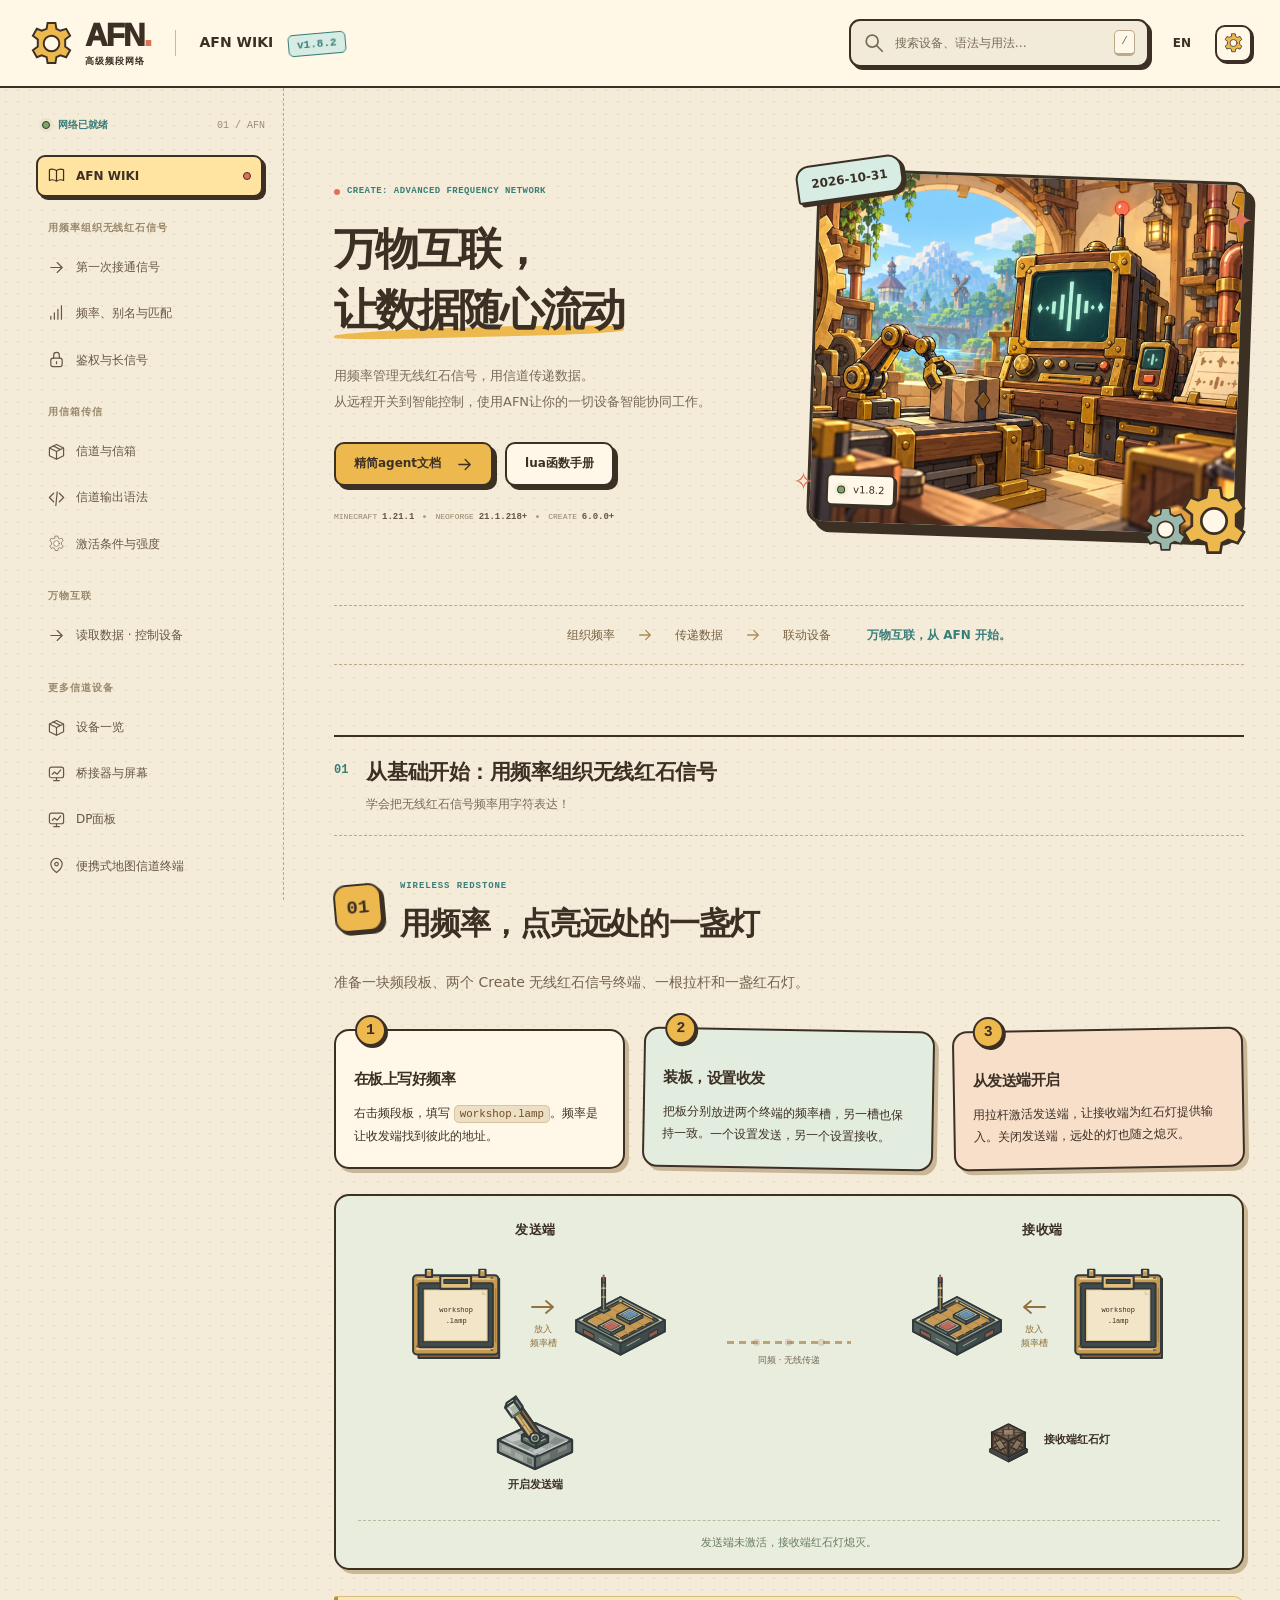
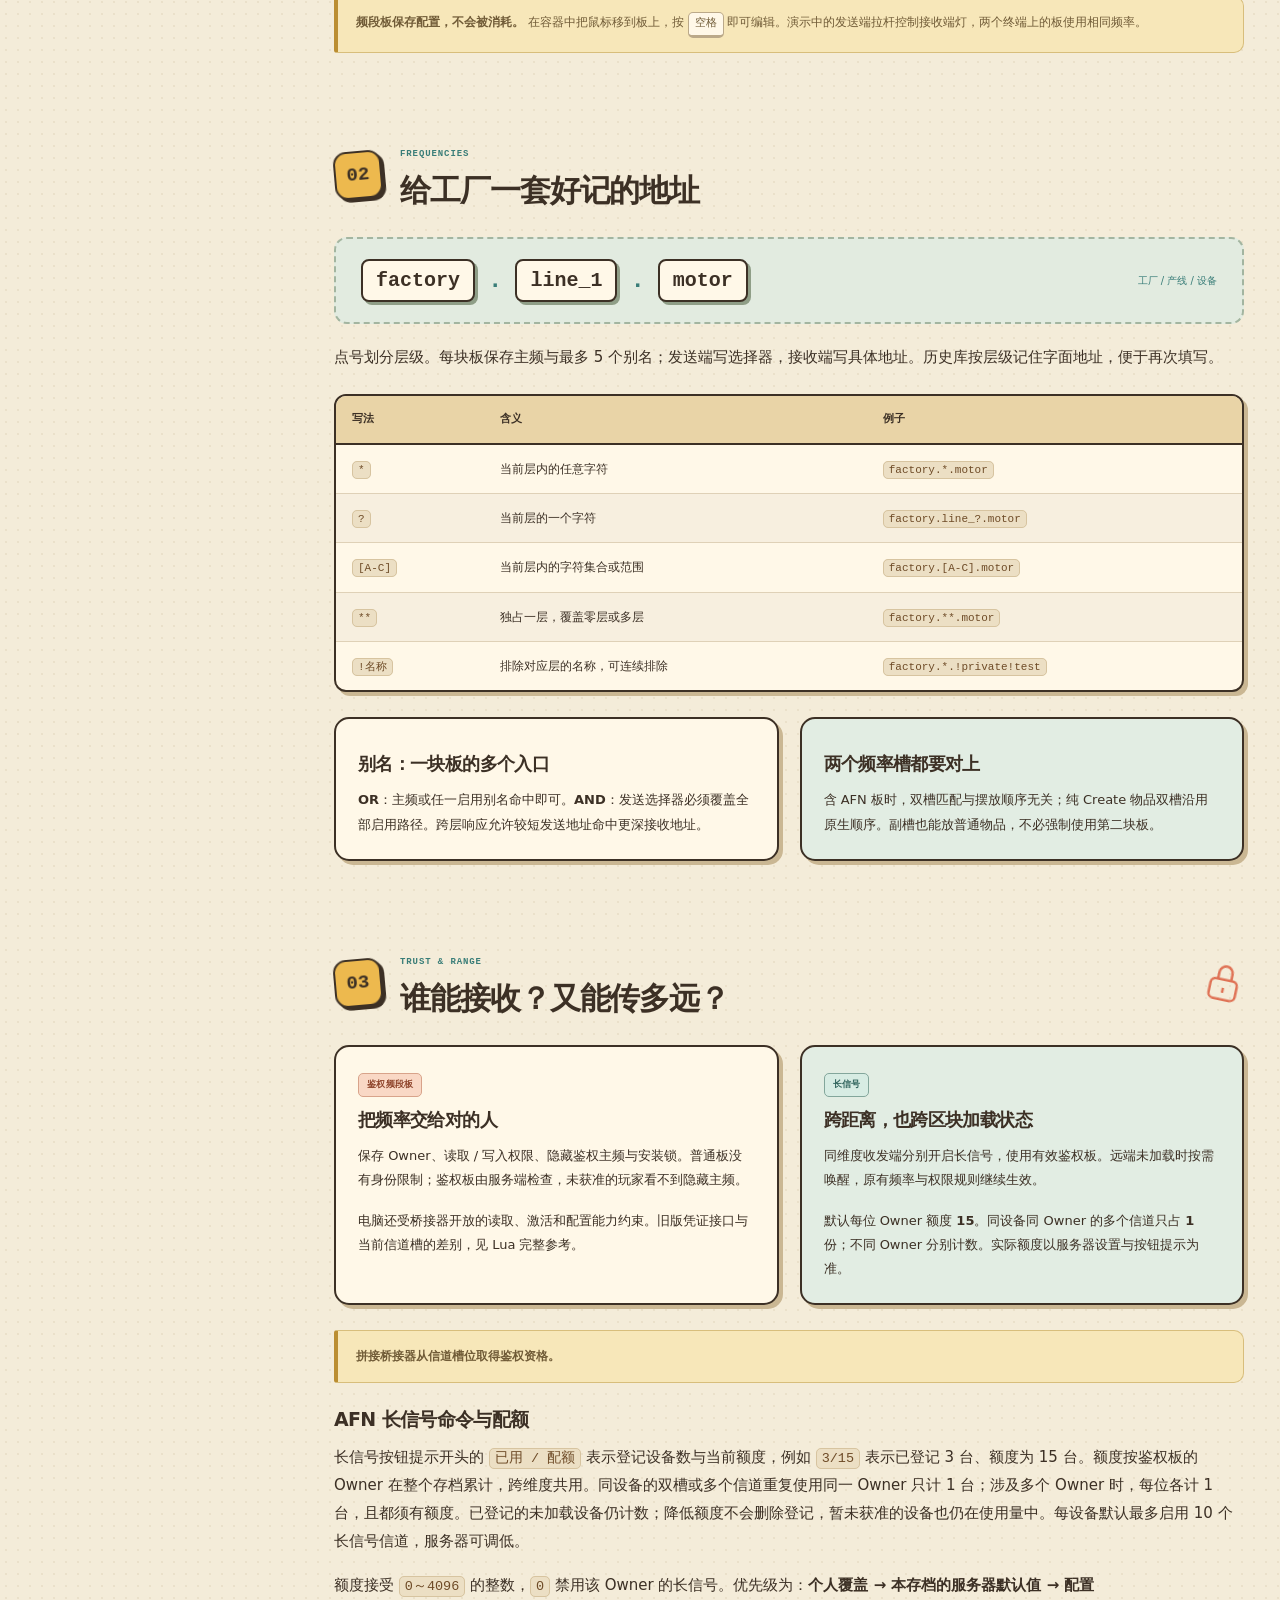
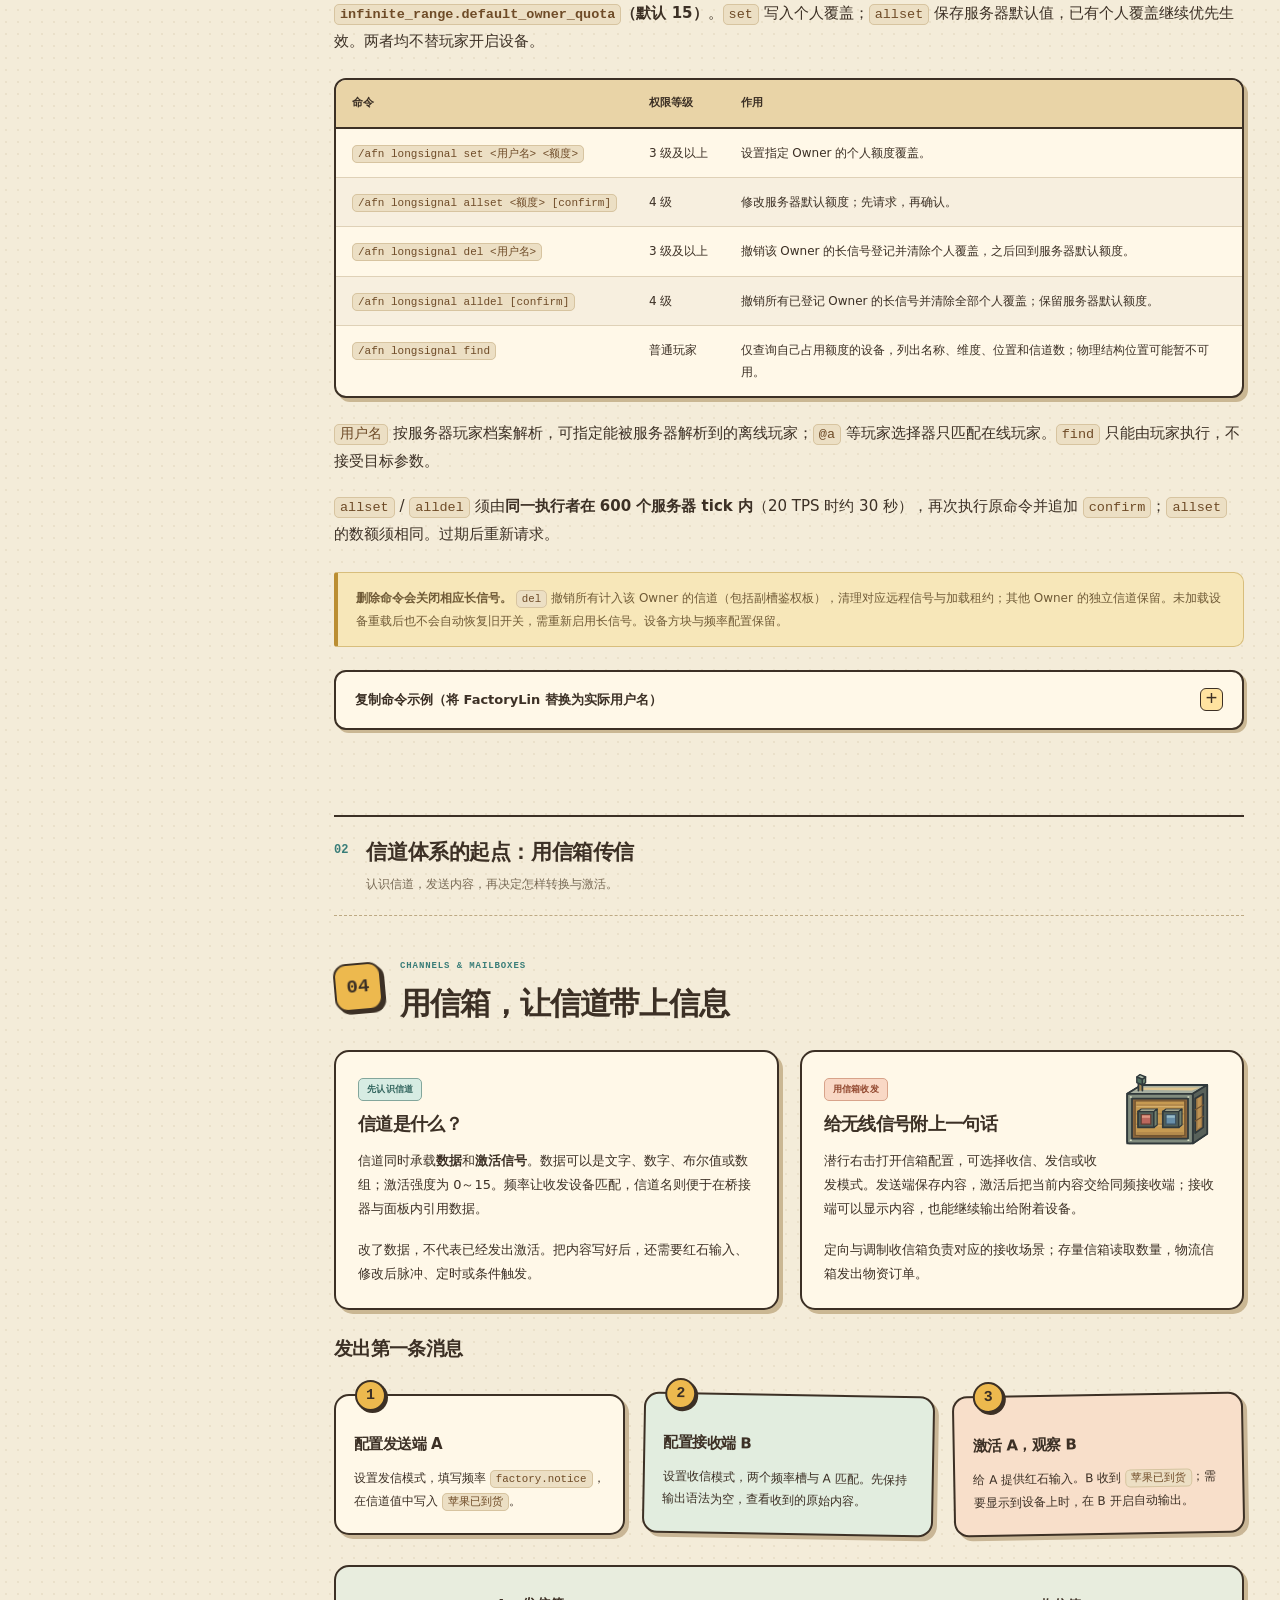
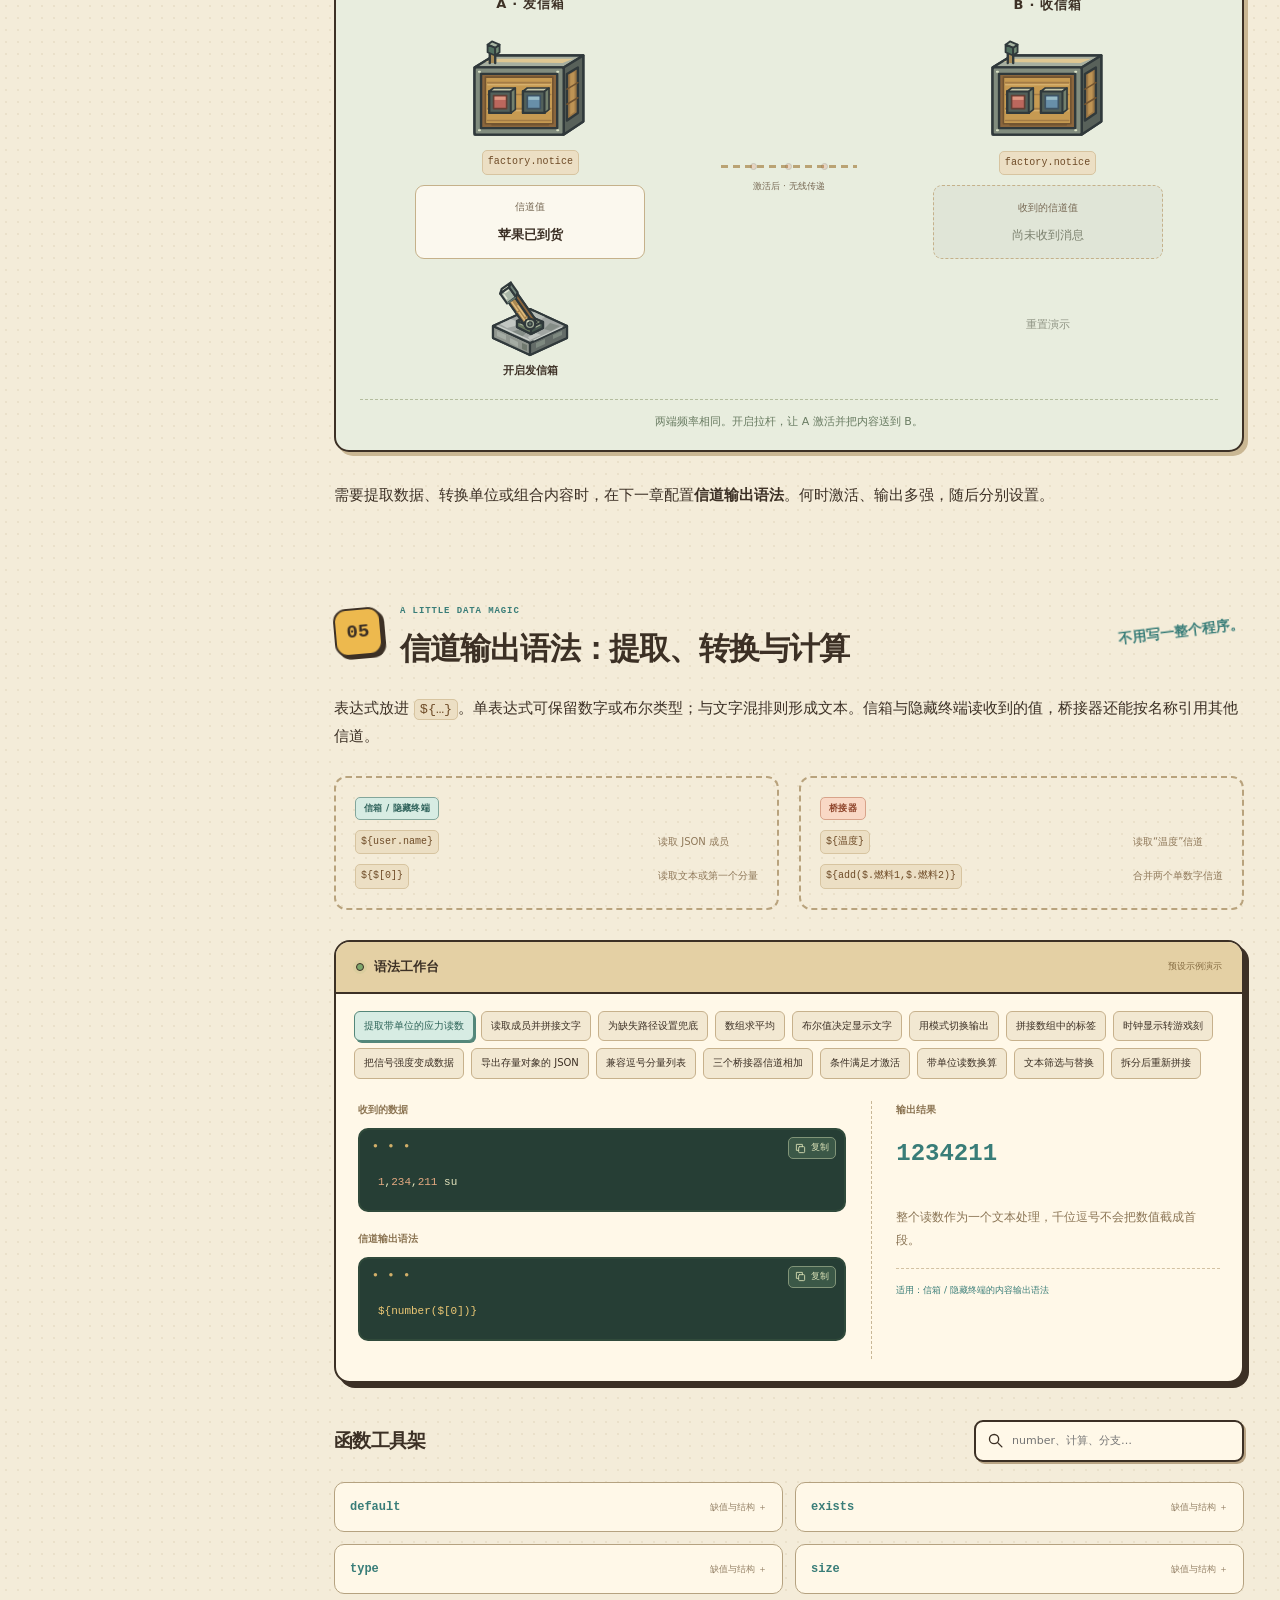
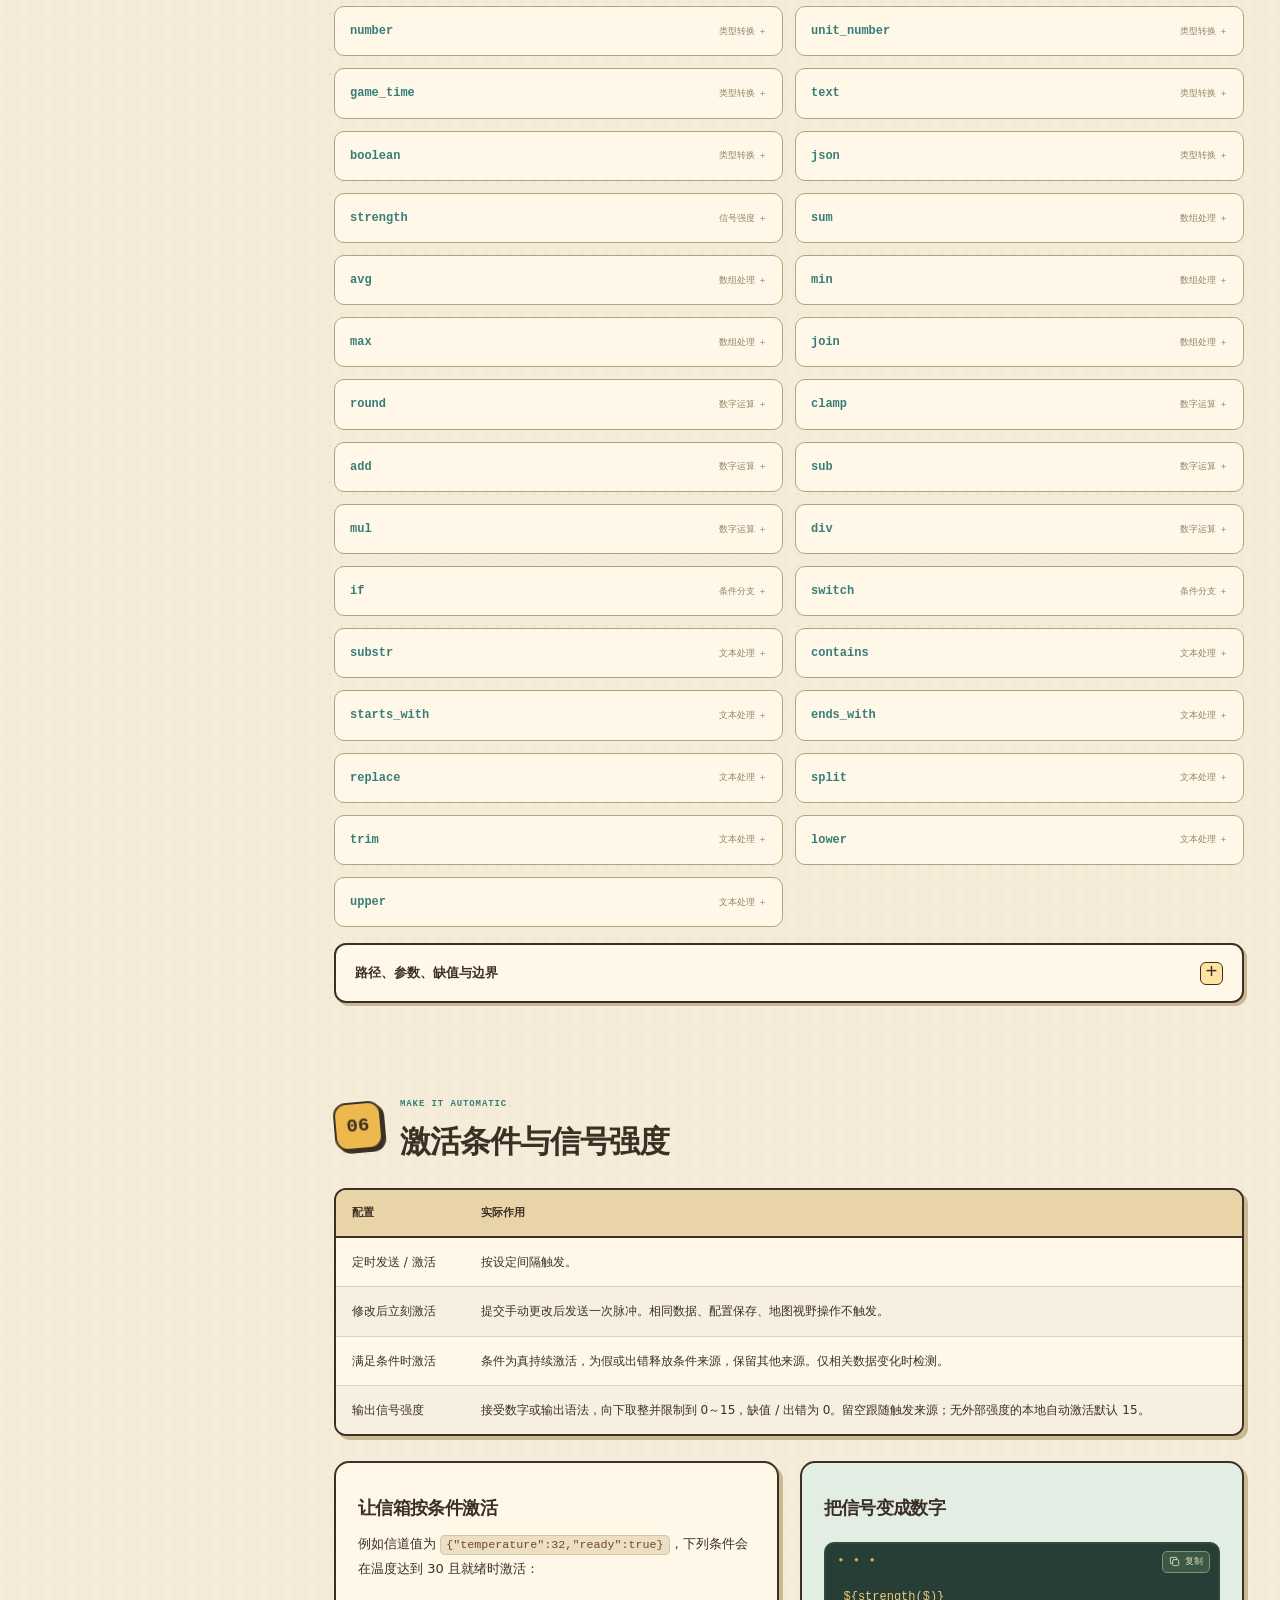
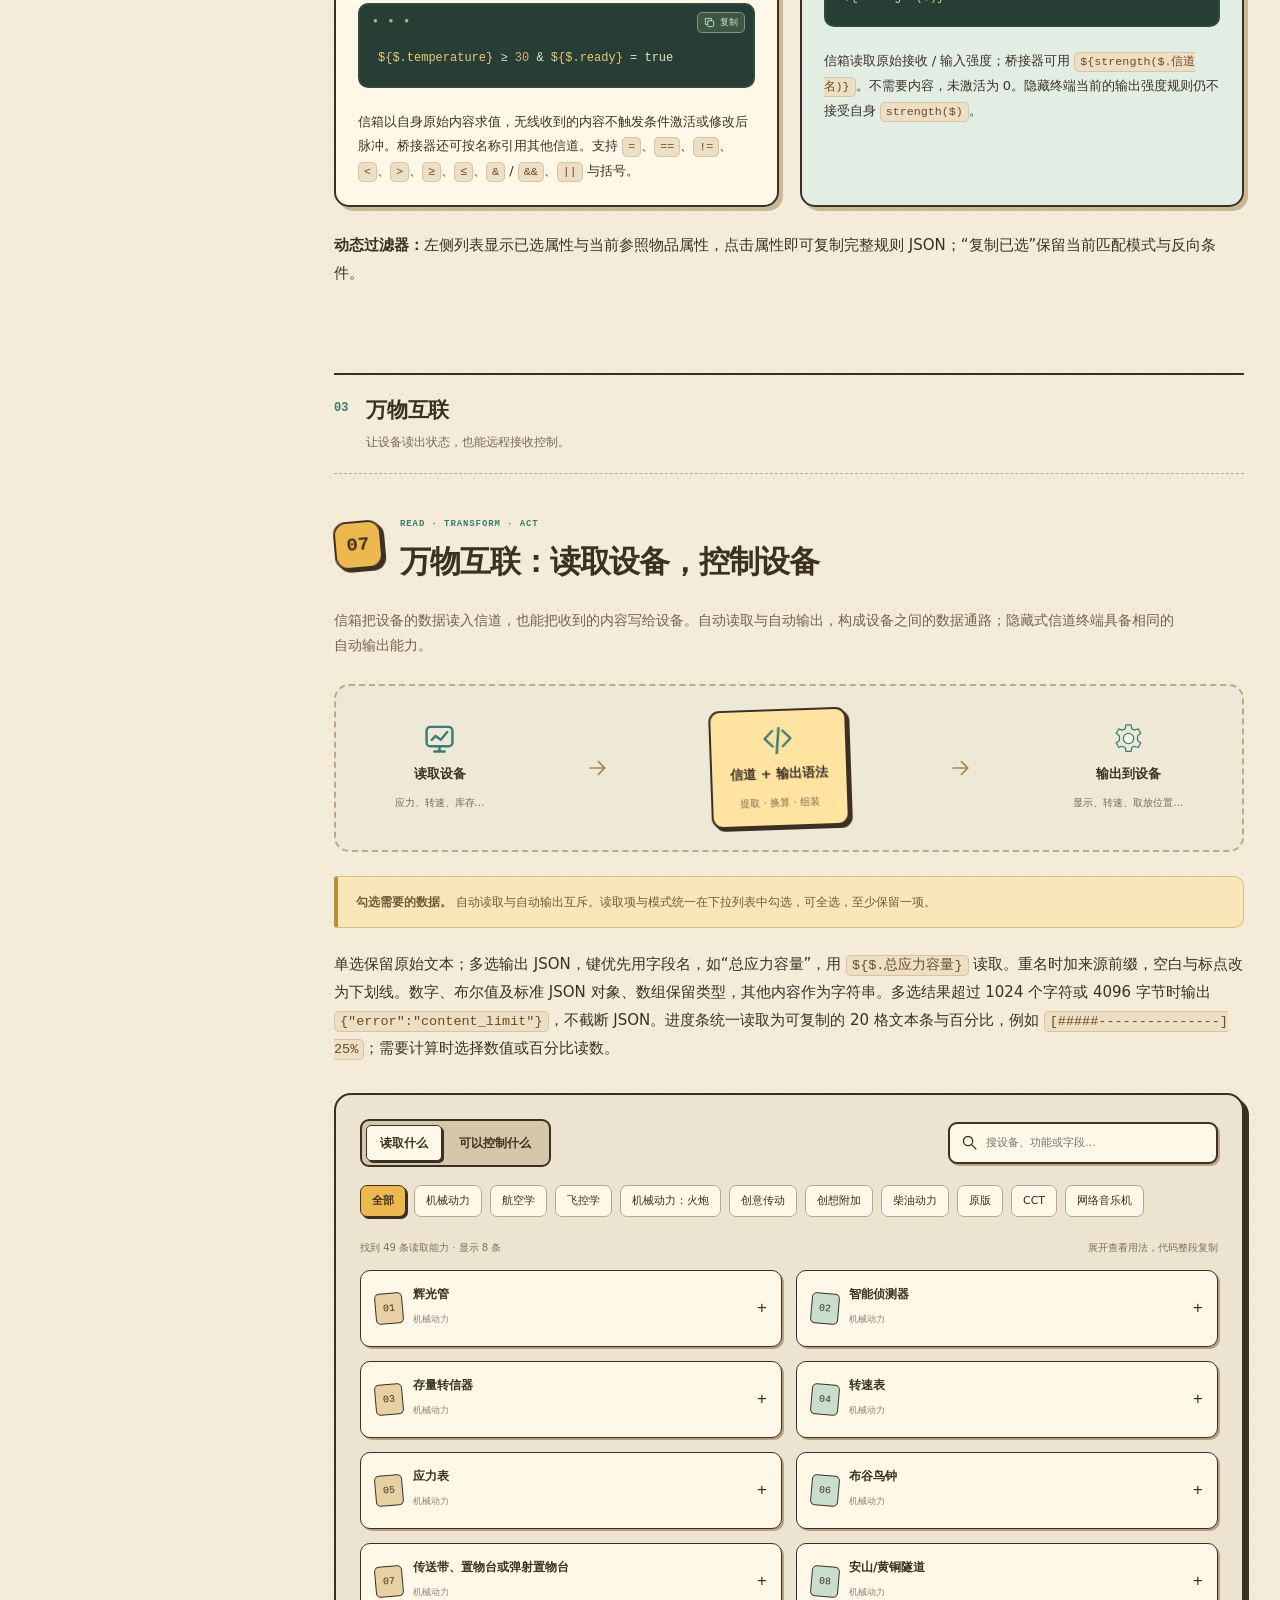
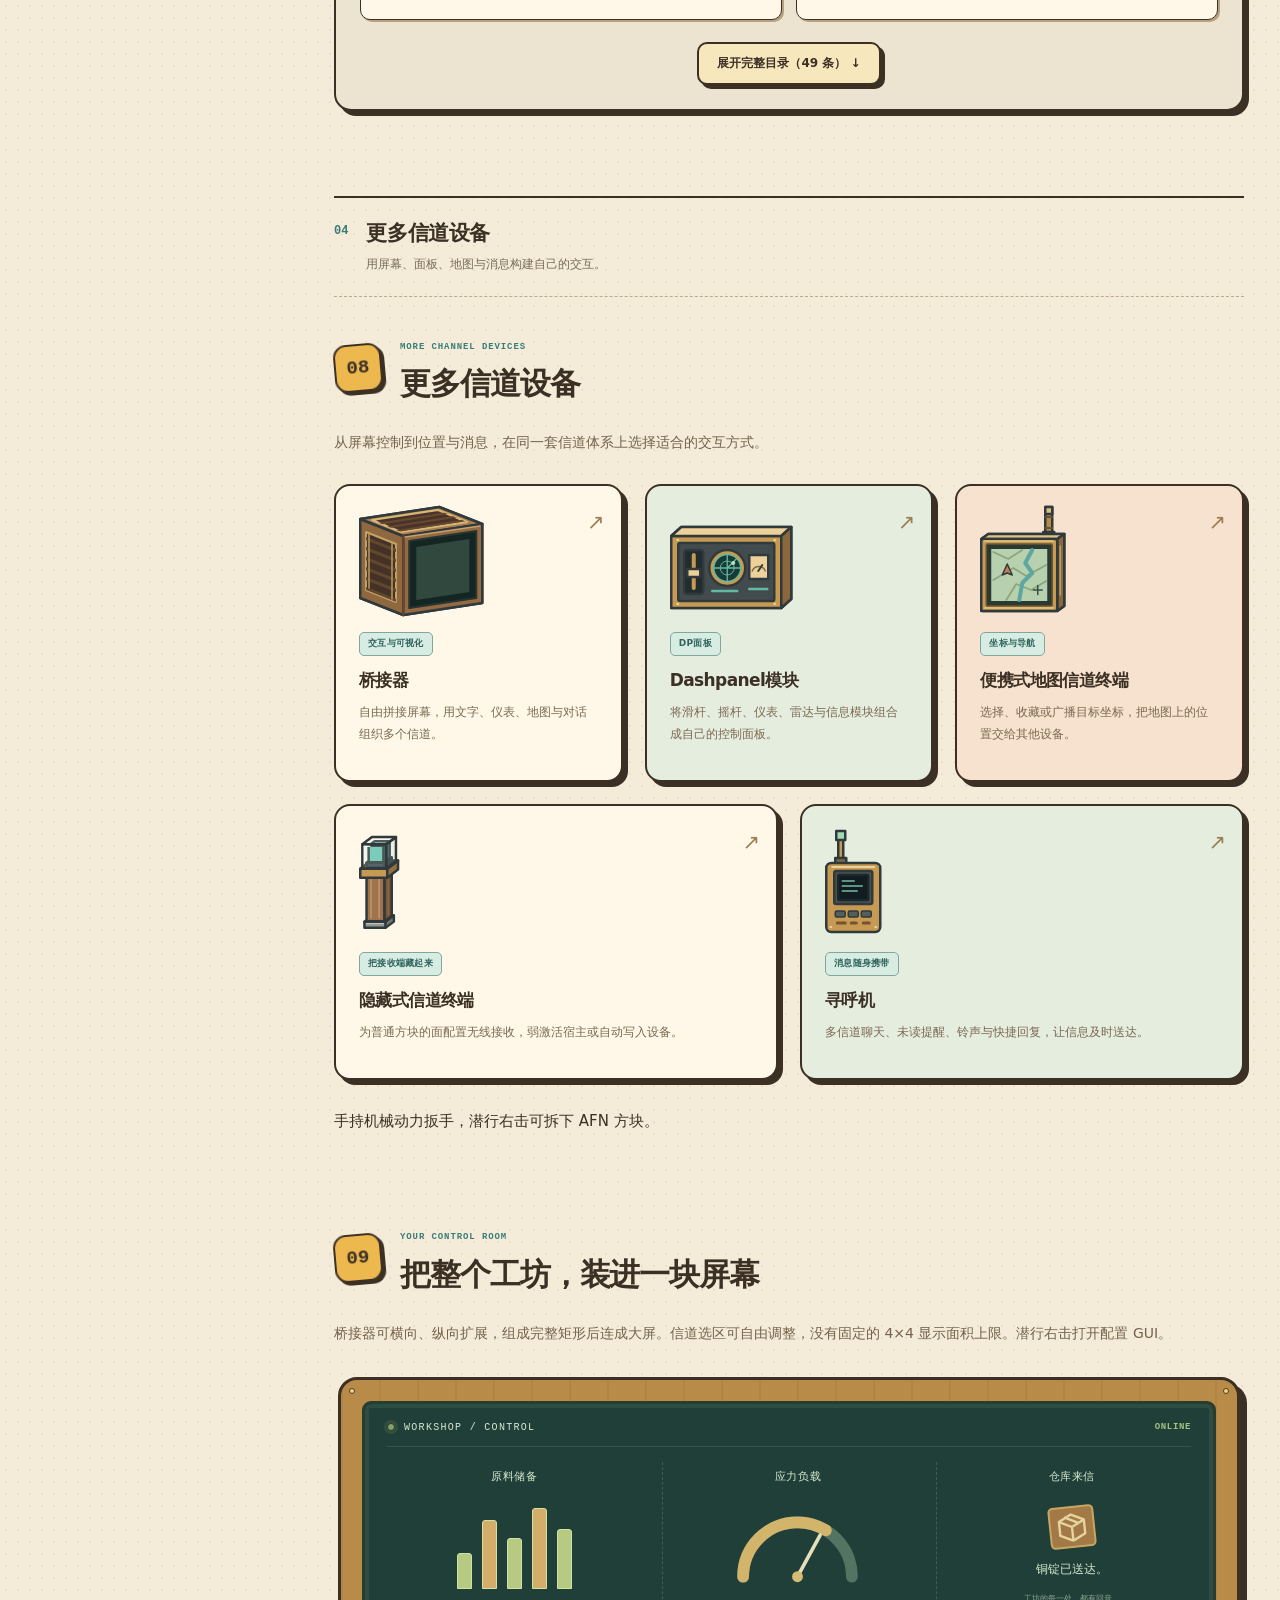
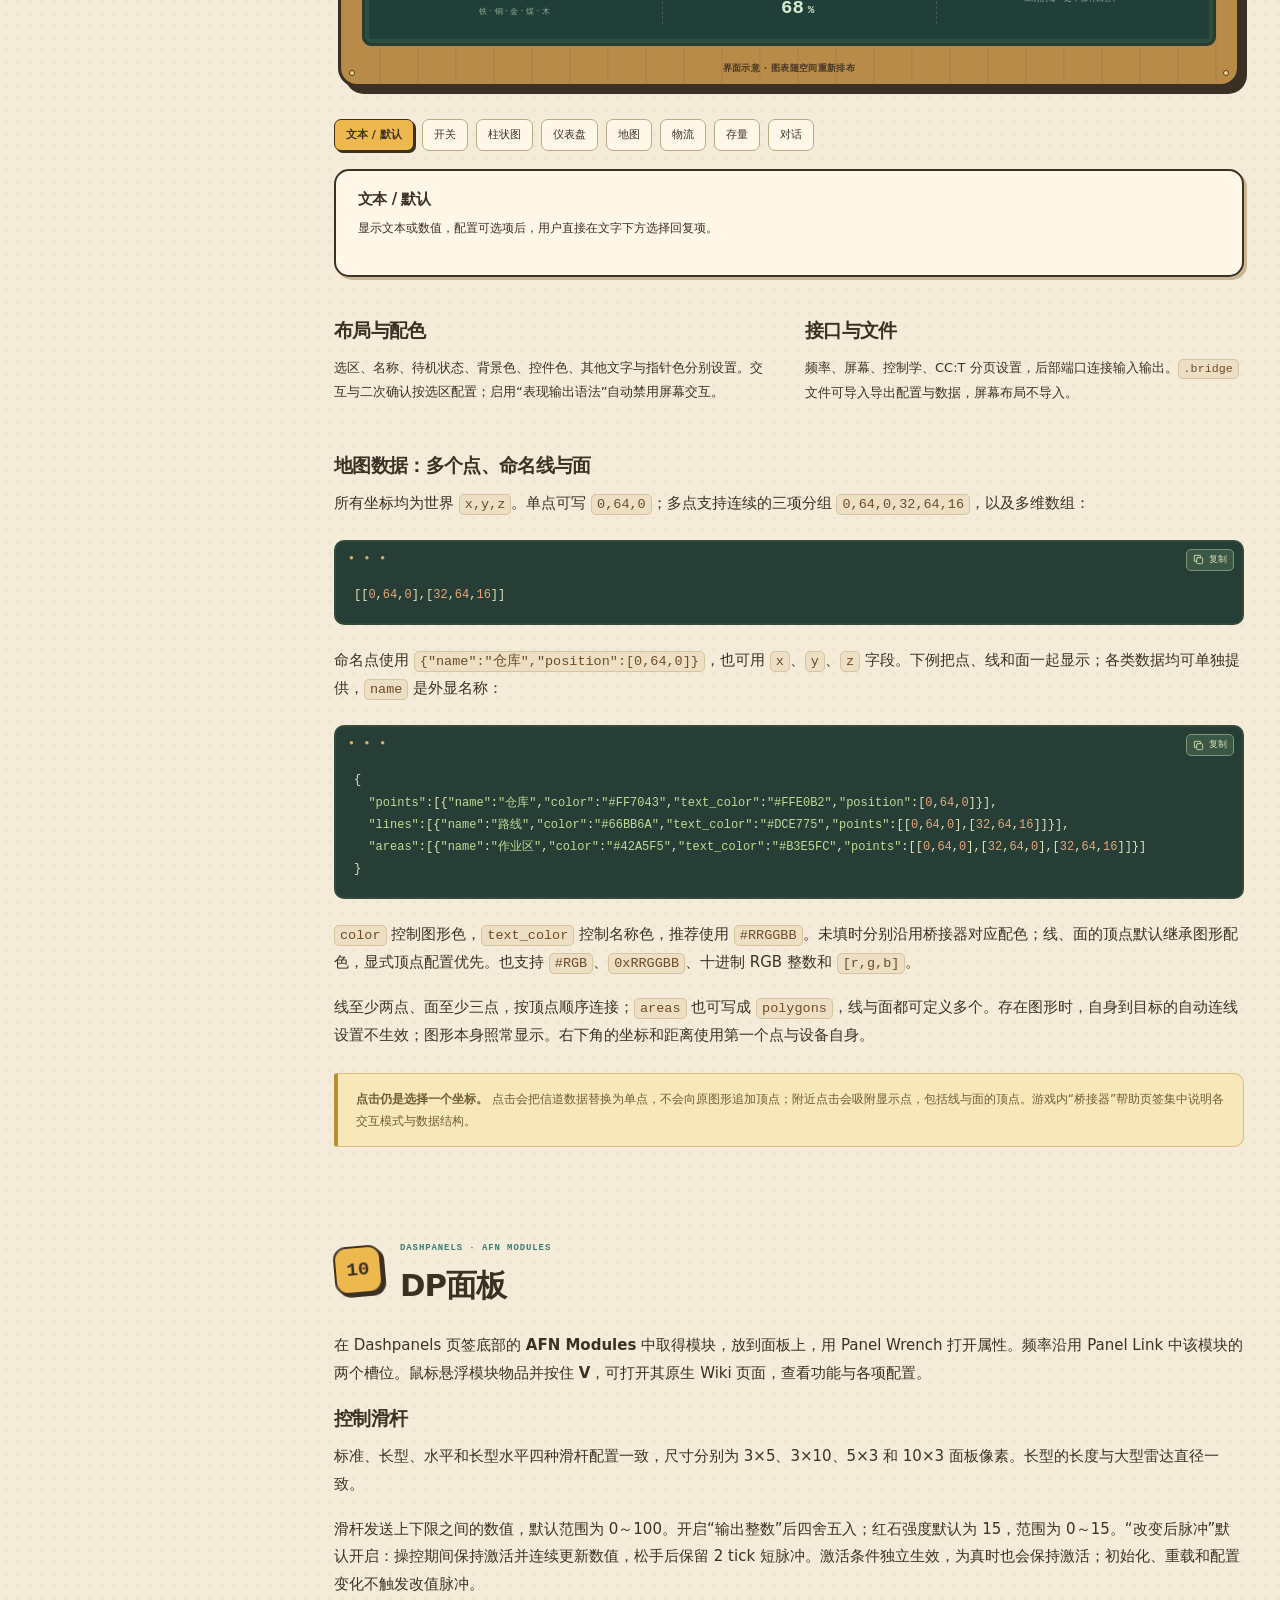
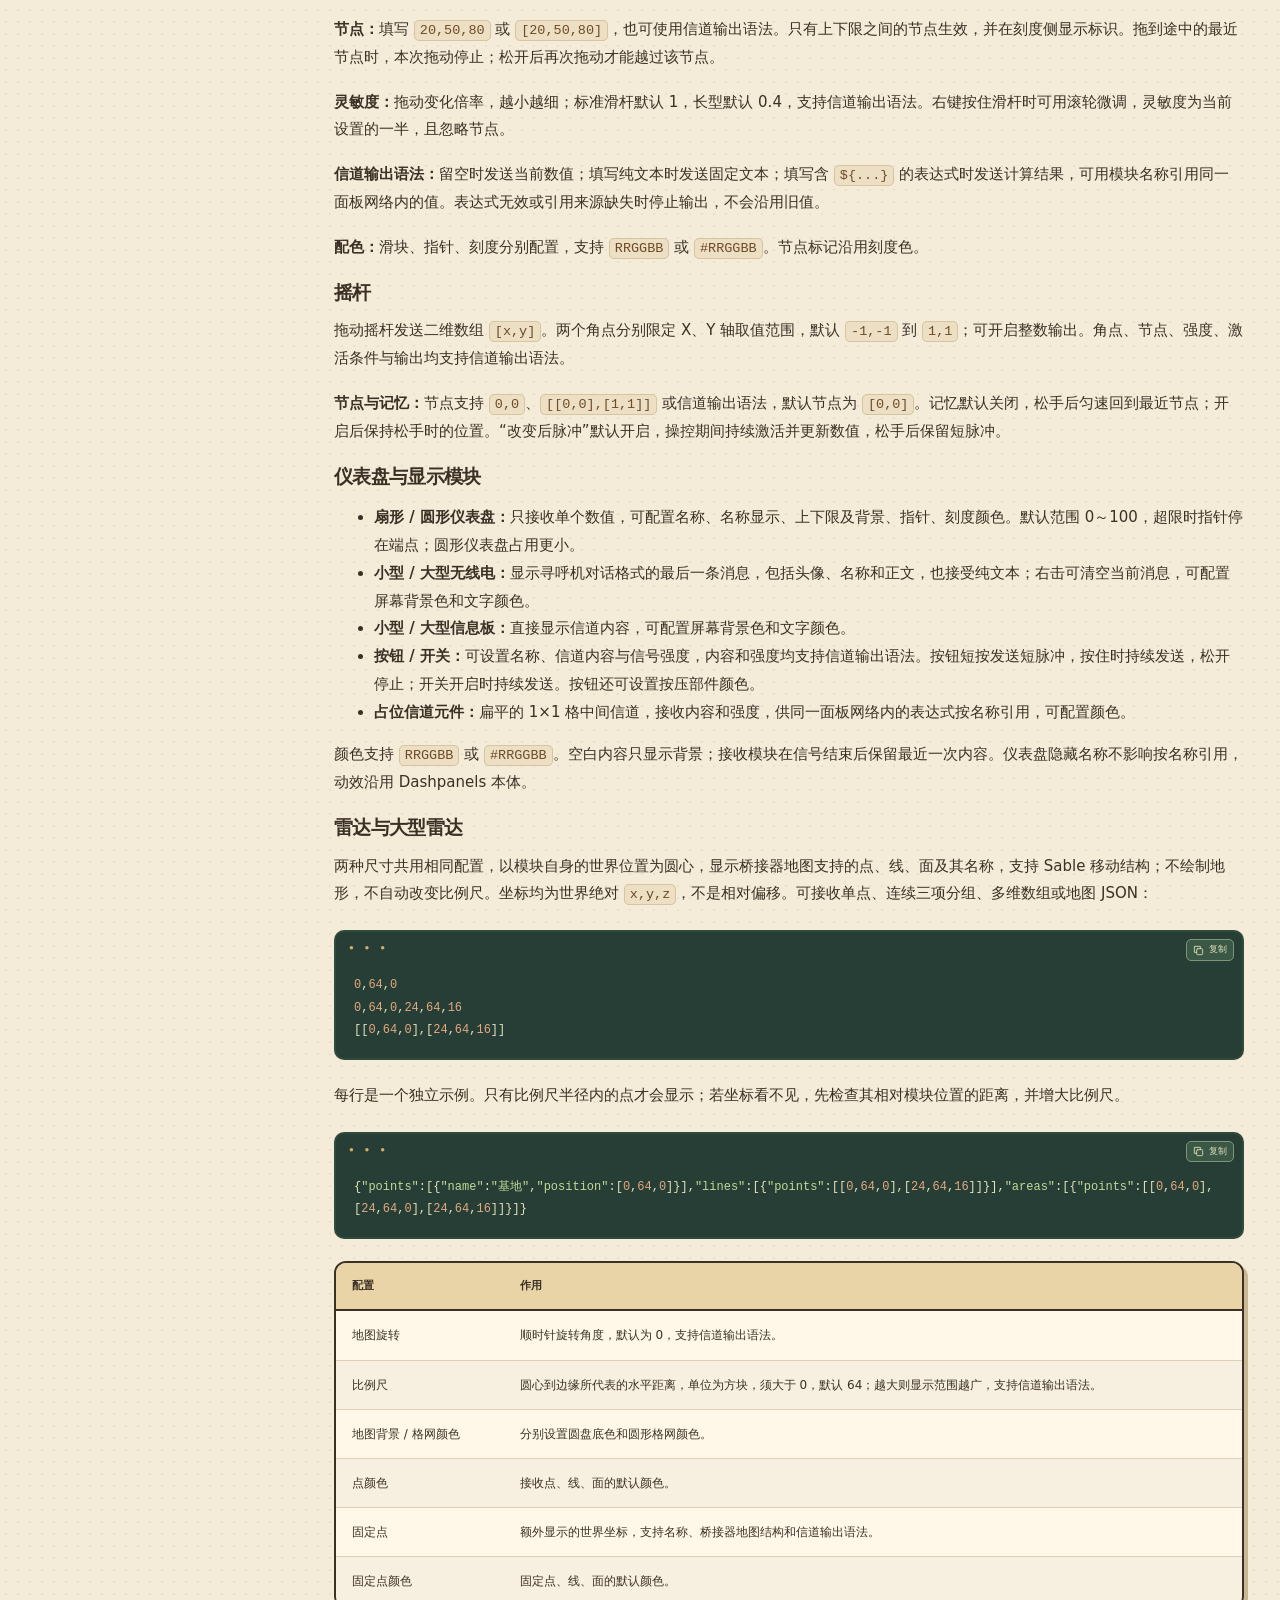
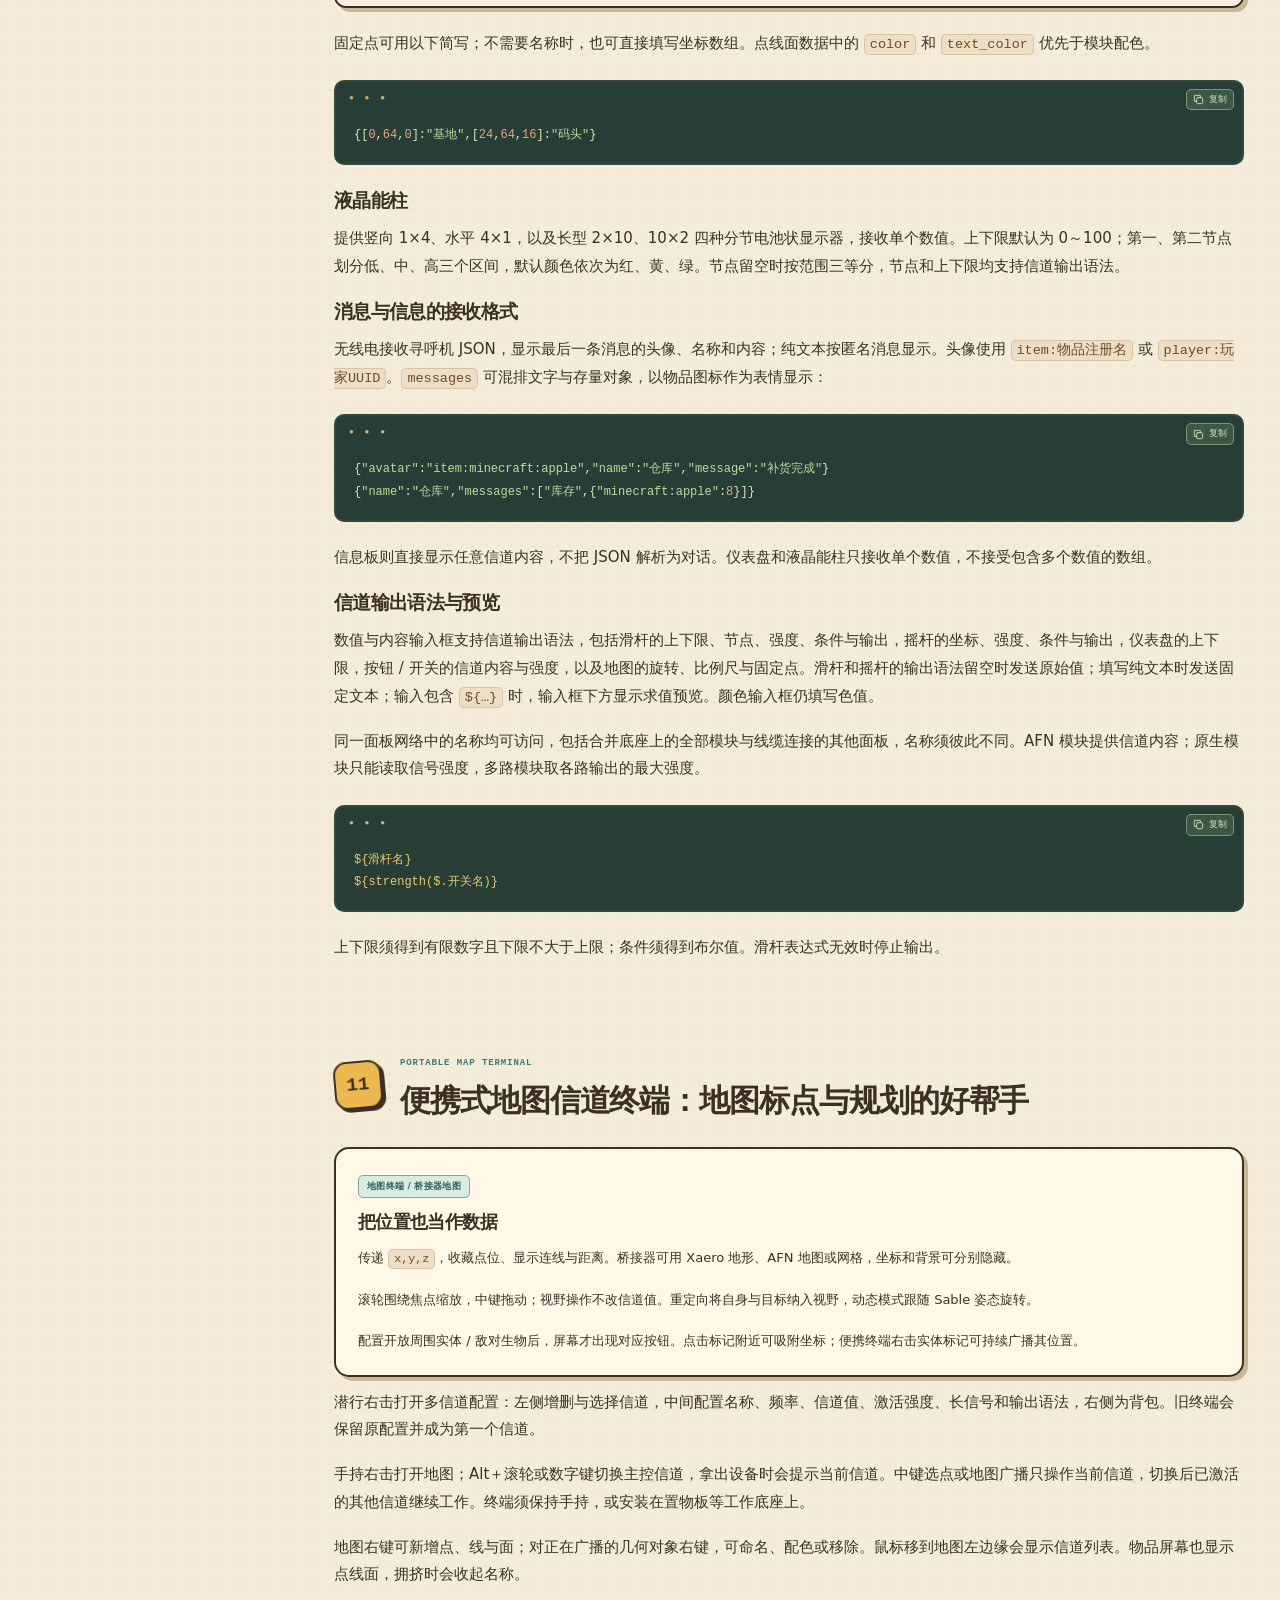
==== index.html @ def8b172 "Update bilingual wiki for AFN 1.8.2" ====
<!doctype html>
<html lang="zh-CN">
<head>
<meta charset="utf-8"><meta name="viewport" content="width=device-width,initial-scale=1"><meta name="theme-color" content="#f3e8cb">
<meta name="description" content="AFN WIKI 1.8.2：万物互联，让数据随心流动。频率与鉴权、桥接器、信箱输入输出、机械配置、信道输出语法、地图、寻呼机及 CC:Tweaked。">
<title>AFN WIKI · 万物互联，让数据随心流动</title>
<link rel="icon" href="assets/favicon.svg" type="image/svg+xml"><link rel="stylesheet" href="assets/wiki.css?v=3">
<script src="assets/device-catalog.js?v=1.8.2" defer></script><script src="assets/syntax-catalog.js" defer></script><script src="assets/wiki.js?v=3" defer></script>
<script data-goatcounter="https://2335987512.goatcounter.com/count" async src="https://gc.zgo.at/count.js"></script>
</head>
<body>
<svg class="svg-library" xmlns="http://www.w3.org/2000/svg" aria-hidden="true"><defs>
<symbol id="i-gear" viewBox="0 0 48 48"><path d="m20 3 8 0 1 6 4 2 6-2 4 7-5 4v7l5 4-4 7-6-2-4 2-1 6h-8l-1-6-5-2-5 2-4-7 5-4v-7l-5-4 4-7 5 2 5-2Z"/><circle cx="24" cy="24" r="8" fill="var(--paper,#fff4d8)"/></symbol>
<symbol id="i-search" viewBox="0 0 24 24"><circle cx="10" cy="10" r="6.5"/><path d="m15 15 6 6"/></symbol>
<symbol id="i-arrow" viewBox="0 0 24 24"><path d="M4 12h15M13 5l7 7-7 7"/></symbol>
<symbol id="i-book" viewBox="0 0 24 24"><path d="M12 5C7 2 3 3 2 4v15c4-2 7-1 10 1 3-2 6-3 10-1V4c-4-2-7-1-10 1Zm0 0v15"/></symbol>
<symbol id="i-signal" viewBox="0 0 24 24"><path d="M4 16v4m5-9v9m5-14v14m5-19v19"/></symbol>
<symbol id="i-box" viewBox="0 0 24 24"><path d="m2 7 10-5 10 5v11l-10 5-10-5Zm0 0 10 5 10-5M12 12v11M7 4l10 5"/></symbol>
<symbol id="i-screen" viewBox="0 0 24 24"><rect x="2" y="3" width="20" height="15" rx="3"/><path d="M8 22h8m-4-4v4M6 13l3-3 4 3 5-6"/></symbol>
<symbol id="i-code" viewBox="0 0 24 24"><path d="m8 6-6 6 6 6m8-12 6 6-6 6m-3-14-2 20"/></symbol>
<symbol id="i-lock" viewBox="0 0 24 24"><rect x="4" y="10" width="16" height="12" rx="3"/><path d="M8 10V6a4 4 0 0 1 8 0v4m-4 5v3"/></symbol>
<symbol id="i-pin" viewBox="0 0 24 24"><path d="M20 10c0 6-8 12-8 12S4 16 4 10a8 8 0 1 1 16 0Z"/><circle cx="12" cy="10" r="2.5"/></symbol>
<symbol id="i-copy" viewBox="0 0 24 24"><rect x="8" y="8" width="13" height="13" rx="2"/><path d="M16 8V3H3v13h5"/></symbol>
<symbol id="i-close" viewBox="0 0 24 24"><path d="m5 5 14 14M5 19 19 5"/></symbol>
</defs></svg>
<a class="skip-link" href="#main">跳到正文</a>
<header class="topbar">
<a class="brand" href="#welcome" aria-label="AFN WIKI 首页"><span class="brand-gear"><svg viewBox="0 0 48 48" width="48" height="48" aria-hidden="true"><use href="#i-gear"/></svg></span><span class="brand-copy"><b>AFN<span class="brand-dot">.</span></b><small>高级频段网络</small></span></a>
<span class="top-title">AFN WIKI <span class="version">v1.8.2</span></span>
<button class="search-trigger" id="open-search"><svg class="icon"><use href="#i-search"/></svg><span>搜索设备、语法与用法…</span><kbd>/</kbd></button>
<a class="top-link" href="index.en.html" hreflang="en" lang="en">EN</a><button class="icon-button content-toggle" id="content-toggle" aria-expanded="false" aria-controls="main" title="展开全部内容" aria-label="展开全部内容"><svg class="icon"><use href="#i-gear"/></svg></button><button class="icon-button menu-toggle" id="menu-toggle" aria-expanded="false" aria-controls="sidebar" aria-label="打开目录"><svg class="icon"><use href="#i-book"/></svg></button>
<div class="reading-track"><span id="reading-progress"></span></div>
</header>
<div class="site-layout">
<aside class="sidebar" id="sidebar"><div class="sidebar-label"><span class="status-light"></span> 网络已就绪 <span>01 / AFN</span></div>
<nav aria-label="WIKI目录"><a href="#welcome"><svg class="icon"><use href="#i-book"/></svg>AFN WIKI</a>
<div class="nav-group">用频率组织无线红石信号</div>
<a href="#quickstart"><svg class="icon"><use href="#i-arrow"/></svg>第一次接通信号</a>
<a href="#frequency"><svg class="icon"><use href="#i-signal"/></svg>频率、别名与匹配</a>
<a href="#security"><svg class="icon"><use href="#i-lock"/></svg>鉴权与长信号</a>
<div class="nav-group">用信箱传信</div>
<a href="#mailboxes"><svg class="icon"><use href="#i-box"/></svg>信道与信箱</a>
<a href="#output-syntax"><svg class="icon"><use href="#i-code"/></svg>信道输出语法</a>
<a href="#automation"><svg class="icon"><use href="#i-gear"/></svg>激活条件与强度</a>
<div class="nav-group">万物互联</div>
<a href="#data-io"><svg class="icon"><use href="#i-arrow"/></svg>读取数据 · 控制设备</a>
<div class="nav-group">更多信道设备</div>
<a href="#devices"><svg class="icon"><use href="#i-box"/></svg>设备一览</a>
<a href="#bridge"><svg class="icon"><use href="#i-screen"/></svg>桥接器与屏幕</a>
<a href="#dashpanels"><svg class="icon"><use href="#i-screen"/></svg>DP面板</a>
<a href="#map-terminal"><svg class="icon"><use href="#i-pin"/></svg>便携式地图信道终端</a>
<a href="#hidden"><svg class="icon"><use href="#i-signal"/></svg>隐藏式信道终端</a>
<a href="#pager"><svg class="icon"><use href="#i-signal"/></svg>信道寻呼机</a>
<a href="#blueprints"><svg class="icon"><use href="#i-copy"/></svg>蓝图与票务</a>
<div class="nav-group">API与开发</div>
<a href="#computer"><svg class="icon"><use href="#i-code"/></svg>CC:T 与开发接口</a>
<a href="#faq"><svg class="icon"><use href="#i-book"/></svg>兼容与常见问题</a>
</nav><div class="sidebar-note"><span class="paperclip"></span><b>一个地址，许多可能。</b><p>让红石传信号，<br>让信道也传递信息。</p><svg class="note-gear"><use href="#i-gear"/></svg></div><div class="sidebar-links"><a href="README.zh-CN.md">中文概览 ↗</a><a href="FUNCTIONS.md">Lua 完整参考 ↗</a><a href="https://space.bilibili.com/396190439" target="_blank" rel="noopener noreferrer">B站 · 看看实际玩法 ↗</a></div></aside>
<main id="main">
<section class="hero chapter" id="welcome" aria-labelledby="hero-title"><div class="hero-copy"><span class="eyebrow"><span></span> CREATE: ADVANCED FREQUENCY NETWORK</span><h1 id="hero-title">万物互联，<br><span class="scribble">让数据随心流动</span></h1><p>用频率管理无线红石信号，用信道传递数据。<br>从远程开关到智能控制，使用AFN让你的一切设备智能协同工作。</p><div class="hero-actions"><a class="button primary" href="AGENT.md">精简agent文档 <svg class="icon"><use href="#i-arrow"/></svg></a><a class="button" href="FUNCTIONS.md">lua函数手册</a></div><div class="compat-strip"><span>MINECRAFT <b>1.21.1</b></span><i></i><span>NEOFORGE <b>21.1.218+</b></span><i></i><span>CREATE <b>6.0.0+</b></span></div></div><div class="hero-art"><div class="art-frame"><img src="assets/workshop-hero.webp" alt="卡通机械工坊：黄铜无线控制台、寻呼机、齿轮与运送包裹的动力臂" width="1536" height="1024" fetchpriority="high"><div class="art-label"><span class="status-light"></span>v1.8.2</div></div><span class="art-sticker">2026-10-31</span><svg class="floating-gear gear-one"><use href="#i-gear"/></svg><svg class="floating-gear gear-two"><use href="#i-gear"/></svg><span class="spark spark-one">✦</span><span class="spark spark-two">✧</span></div></section>

<div class="intro-ribbon"><span>组织频率</span><svg class="icon"><use href="#i-arrow"/></svg><span>传递数据</span><svg class="icon"><use href="#i-arrow"/></svg><span>联动设备</span><b>万物互联，从 AFN 开始。</b></div>

<div class="part-heading"><span>01</span><div><b>从基础开始：用频率组织无线红石信号</b><p>学会把无线红石信号频率用字符表达！</p></div></div>

<section class="chapter" id="quickstart" data-title="无线红石 入门 Create 终端 频段板 频率"><div class="section-heading"><span class="chapter-number">01</span><div><span class="eyebrow">WIRELESS REDSTONE</span><h2>用频率，点亮远处的一盏灯</h2></div></div><p class="section-intro">准备一块频段板、两个 Create 无线红石信号终端、一根拉杆和一盏红石灯。</p>
<div class="steps"><article class="step-card"><span class="step-number">1</span><h3>在板上写好频率</h3><p>右击频段板，填写 <code>workshop.lamp</code>。频率是让收发端找到彼此的地址。</p></article><article class="step-card"><span class="step-number">2</span><h3>装板，设置收发</h3><p>把板分别放进两个终端的频率槽，另一槽也保持一致。一个设置发送，另一个设置接收。</p></article><article class="step-card"><span class="step-number">3</span><h3>从发送端开启</h3><p>用拉杆激活发送端，让接收端为红石灯提供输入。关闭发送端，远处的灯也随之熄灭。</p></article></div>
<div class="signal-demo panel" aria-label="同频无线红石收发演示">
<div class="demo-station demo-sender"><span class="demo-role">发送端</span><div class="demo-hardware"><div class="demo-board"><img class="device-art " src="assets/device-frequency-board.svg" alt="写有频率的黄铜频段板" width="160" height="120" loading="lazy"><code aria-label="workshop.lamp"><span>workshop</span><span>.lamp</span></code></div><span class="demo-install-guide"><svg viewBox="0 0 26 24" fill="none" aria-hidden="true"><path d="M2 12h21m-7-6 7 6-7 6" /></svg><small>放入<br>频率槽</small></span><span class="device-art demo-radio"><img class="demo-radio-art" src="assets/device-redstone-link.svg" alt="Create 无线红石信号终端" width="160" height="120" loading="lazy"><svg class="demo-antenna-glow" viewBox="0 0 160 120" fill="none" aria-hidden="true"><path d="M57 17h4v5h-4Z" fill="#ff6960" stroke="#a83c39" stroke-width="1.2"/><path d="M59 17v-4" stroke="#ff8c78" stroke-width="2.5" stroke-linecap="round"/></svg></span></div><div class="demo-control-space"><button type="button" class="demo-switch demo-lever-control" id="demo-lamp" aria-pressed="false" aria-label="开启发送端"><svg class="demo-lever" aria-hidden="true" xmlns="http://www.w3.org/2000/svg" width="112" height="90" viewBox="0 0 112 90" fill="none">
  <g class="lever-base" stroke="#30393b" stroke-width="2.2" stroke-linejoin="round" stroke-linecap="round">
    <path d="m19 56 37-17 37 17v12L56 85 19 68Z" fill="#747a78"/>
    <path d="m19 56 37 17v12L19 68Z" fill="#90968f"/>
    <path d="m56 73 37-17v12L56 85Z" fill="#646c68"/>
    <path d="m19 56 37-17 37 17-37 17Z" fill="#a1a6a3"/>
    <path d="m26 54 11-5 7 3-3 4-8 2Z" fill="#c2c6c2" stroke="none"/>
    <path d="m52 43 8-1 11 5-5 3-9-2Z" fill="#b6bcb7" stroke="none"/>
    <path d="m76 53 10 3-9 5-7-2Z" fill="#858d87" stroke="none"/>
    <path d="m37 62 9-3 7 3-5 5Z" fill="#858d87" stroke="none"/>
    <path d="m54 67 8-4 5 2-11 5Z" fill="#c2c6c2" stroke="none"/>
    <path d="m23 61 9 4v5l-9-4Zm13 7 8 4v5l-8-4Z" fill="#a5aca4" stroke="none"/>
    <path d="m48 73 5 2v6l-5-2Z" fill="#70796f" stroke="none"/>
    <path d="m62 73 9-4v5l-9 4Zm17-8 9-4v4l-9 4Z" fill="#7e8980" stroke="none"/>
    <path d="m24 56 31 14m5 0 28-13" stroke="#cdd2cd" stroke-width="1.3"/>
    <path d="m43 51 12-5 14 6v6l-12 6-14-7Z" fill="#4c5b54"/>
    <path d="m43 51 12-5 14 6-12 6Z" fill="#89977e"/>
    <path d="m43 51 14 7v6l-14-7Z" fill="#67765f"/>
    <path d="m57 58 12-6v6l-12 6Z" fill="#45564e"/>
    <path d="m48 52 7-3 8 3-7 4Z" fill="#303f3b" stroke-width="1.5"/>
    <path d="m46 54 5 2m11 1 4-2" stroke="#a9b49a" stroke-width="1.2"/>
  </g>
  <g class="lever-handle" stroke="#30393b" stroke-width="2.2" stroke-linejoin="round" stroke-linecap="round">
    <g transform="rotate(-35 56 54)">
      <path d="m51 20 8-3 4 3v33l-7 5-5-3Z" fill="#8b663d"/>
      <path d="M51 20h8v35l-3 3-5-3Z" fill="#ac8951"/>
      <path d="m59 20 4-3v36l-4 3Z" fill="#8b663d"/>
      <path d="M53.7 25v23m2.8-16v17" stroke="#e0bd80" stroke-width="1.35"/>
      <path d="M52 37h3m1 9h2" stroke="#a47c46" stroke-width="1.2"/>
      <path d="m49 12 11 0 4-3-11 0Z" fill="#d3d9c4"/>
      <path d="M49 12h11v12H49Z" fill="#aab7a8"/>
      <path d="m60 12 4-3v12l-4 3Z" fill="#72847b"/>
      <path d="M51.5 15v5m2-6h4" stroke="#e2e6d4" stroke-width="1.4"/>
      <path d="M50 24h9" stroke="#677a71" stroke-width="1.3"/>
    </g>
    <circle cx="56" cy="54" r="5.2" fill="#9da995"/>
    <circle cx="56" cy="54" r="2.1" fill="#5c7066" stroke-width="1.3"/>
    <path d="m53.3 51.6 1.1-.7" stroke="#d5dcc3" stroke-width="1.25"/>
  </g>
</svg><b>开启发送端</b></button></div></div>
<div class="signal-wire"><span></span><span></span><span></span><small>同频 · 无线传递</small></div>
<div class="demo-station demo-receiver"><span class="demo-role">接收端</span><div class="demo-hardware"><span class="device-art demo-radio"><img class="demo-radio-art" src="assets/device-redstone-link.svg" alt="Create 无线红石信号终端" width="160" height="120" loading="lazy"><svg class="demo-antenna-glow" viewBox="0 0 160 120" fill="none" aria-hidden="true"><path d="M57 17h4v5h-4Z" fill="#ff6960" stroke="#a83c39" stroke-width="1.2"/><path d="M59 17v-4" stroke="#ff8c78" stroke-width="2.5" stroke-linecap="round"/></svg></span><span class="demo-install-guide"><svg viewBox="0 0 26 24" fill="none" aria-hidden="true"><path d="M2 12h21m-7-6 7 6-7 6" /></svg><small>放入<br>频率槽</small></span><div class="demo-board"><img class="device-art " src="assets/device-frequency-board.svg" alt="写有频率的黄铜频段板" width="160" height="120" loading="lazy"><code aria-label="workshop.lamp"><span>workshop</span><span>.lamp</span></code></div></div><div class="demo-lamp-output demo-control-space"><img class="demo-receiver-lamp" src="assets/device-redstone-lamp.svg" alt="接收端的红石灯" width="160" height="120" loading="lazy"><b>接收端红石灯</b></div></div>
<p id="demo-status" class="demo-status" role="status">发送端未激活，接收端红石灯熄灭。</p></div><aside class="note"><b>频段板保存配置，不会被消耗。</b> 在容器中把鼠标移到板上，按 <kbd>空格</kbd> 即可编辑。演示中的发送端拉杆控制接收端灯，两个终端上的板使用相同频率。</aside></section>

<section class="chapter" id="frequency" data-title="频率 匹配 别名 通配符 OR AND 双槽"><div class="section-heading"><span class="chapter-number">02</span><div><span class="eyebrow">FREQUENCIES</span><h2>给工厂一套好记的地址</h2></div></div><div class="frequency-address"><span>factory</span><i>.</i><span>line_1</span><i>.</i><span>motor</span><small>工厂 / 产线 / 设备</small></div><p>点号划分层级。每块板保存主频与最多 5 个别名；发送端写选择器，接收端写具体地址。历史库按层级记住字面地址，便于再次填写。</p>
<div class="table-wrap"><table><thead><tr><th>写法</th><th>含义</th><th>例子</th></tr></thead><tbody><tr><td><code>*</code></td><td>当前层内的任意字符</td><td><code>factory.*.motor</code></td></tr><tr><td><code>?</code></td><td>当前层的一个字符</td><td><code>factory.line_?.motor</code></td></tr><tr><td><code>[A-C]</code></td><td>当前层内的字符集合或范围</td><td><code>factory.[A-C].motor</code></td></tr><tr><td><code>**</code></td><td>独占一层，覆盖零层或多层</td><td><code>factory.**.motor</code></td></tr><tr><td><code>!名称</code></td><td>排除对应层的名称，可连续排除</td><td><code>factory.*.!private!test</code></td></tr></tbody></table></div>
<div class="split-grid"><article class="paper-card"><h3>别名：一块板的多个入口</h3><p><b>OR</b>：主频或任一启用别名命中即可。<b>AND</b>：发送选择器必须覆盖全部启用路径。跨层响应允许较短发送地址命中更深接收地址。</p></article><article class="paper-card teal-card"><h3>两个频率槽都要对上</h3><p>含 AFN 板时，双槽匹配与摆放顺序无关；纯 Create 物品双槽沿用原生顺序。副槽也能放普通物品，不必强制使用第二块板。</p></article></div></section>

<section class="chapter" id="security" data-title="鉴权 权限 ACL 长信号 配额 Owner 无限距离 Sable AFN 命令 longsignal set allset del alldel find confirm"><div class="section-heading"><span class="chapter-number">03</span><div><span class="eyebrow">TRUST & RANGE</span><h2>谁能接收？又能传多远？</h2></div><svg class="heading-icon"><use href="#i-lock"/></svg></div><div class="split-grid"><article class="paper-card"><span class="tag coral">鉴权频段板</span><h3>把频率交给对的人</h3><p>保存 Owner、读取 / 写入权限、隐藏鉴权主频与安装锁。普通板没有身份限制；鉴权板由服务端检查，未获准的玩家看不到隐藏主频。</p><p>电脑还受桥接器开放的读取、激活和配置能力约束。旧版凭证接口与当前信道槽的差别，见 Lua 完整参考。</p></article><article class="paper-card teal-card"><span class="tag">长信号</span><h3>跨距离，也跨区块加载状态</h3><p>同维度收发端分别开启长信号，使用有效鉴权板。远端未加载时按需唤醒，原有频率与权限规则继续生效。</p><p>默认每位 Owner 额度 <b>15</b>。同设备同 Owner 的多个信道只占 <b>1</b> 份；不同 Owner 分别计数。实际额度以服务器设置与按钮提示为准。</p></article></div><aside class="note"><b>拼接桥接器从信道槽位取得鉴权资格。</b> </aside>
<h3 id="longsignal-commands">AFN 长信号命令与配额</h3>
<p>长信号按钮提示开头的 <code>已用 / 配额</code> 表示登记设备数与当前额度，例如 <code>3/15</code> 表示已登记 3 台、额度为 15 台。额度按鉴权板的 Owner 在整个存档累计，跨维度共用。同设备的双槽或多个信道重复使用同一 Owner 只计 1 台；涉及多个 Owner 时，每位各计 1 台，且都须有额度。已登记的未加载设备仍计数；降低额度不会删除登记，暂未获准的设备也仍在使用量中。每设备默认最多启用 10 个长信号信道，服务器可调低。</p>
<p>额度接受 <code>0～4096</code> 的整数，<code>0</code> 禁用该 Owner 的长信号。优先级为：<b>个人覆盖 → 本存档的服务器默认值 → 配置 <code>infinite_range.default_owner_quota</code>（默认 15）</b>。<code>set</code> 写入个人覆盖；<code>allset</code> 保存服务器默认值，已有个人覆盖继续优先生效。两者均不替玩家开启设备。</p>
<div class="table-wrap longsignal-table"><table><thead><tr><th>命令</th><th>权限等级</th><th>作用</th></tr></thead><tbody>
<tr><td><code>/afn longsignal set &lt;用户名&gt; &lt;额度&gt;</code></td><td>3 级及以上</td><td>设置指定 Owner 的个人额度覆盖。</td></tr>
<tr><td><code>/afn longsignal allset &lt;额度&gt; [confirm]</code></td><td>4 级</td><td>修改服务器默认额度；先请求，再确认。</td></tr>
<tr><td><code>/afn longsignal del &lt;用户名&gt;</code></td><td>3 级及以上</td><td>撤销该 Owner 的长信号登记并清除个人覆盖，之后回到服务器默认额度。</td></tr>
<tr><td><code>/afn longsignal alldel [confirm]</code></td><td>4 级</td><td>撤销所有已登记 Owner 的长信号并清除全部个人覆盖；保留服务器默认额度。</td></tr>
<tr><td><code>/afn longsignal find</code></td><td>普通玩家</td><td>仅查询自己占用额度的设备，列出名称、维度、位置和信道数；物理结构位置可能暂不可用。</td></tr>
</tbody></table></div>
<p><code>用户名</code> 按服务器玩家档案解析，可指定能被服务器解析到的离线玩家；<code>@a</code> 等玩家选择器只匹配在线玩家。<code>find</code> 只能由玩家执行，不接受目标参数。</p>
<p><code>allset</code> / <code>alldel</code> 须由<b>同一执行者在 600 个服务器 tick 内</b>（20 TPS 时约 30 秒），再次执行原命令并追加 <code>confirm</code>；<code>allset</code> 的数额须相同。过期后重新请求。</p>
<aside class="note"><b>删除命令会关闭相应长信号。</b> <code>del</code> 撤销所有计入该 Owner 的信道（包括副槽鉴权板），清理对应远程信号与加载租约；其他 Owner 的独立信道保留。未加载设备重载后也不会自动恢复旧开关，需重新启用长信号。设备方块与频率配置保留。</aside>
<details class="fold"><summary><span>复制命令示例（将 FactoryLin 替换为实际用户名）</span><span class="fold-sign">+</span></summary><div class="fold-content">
<p>为 FactoryLin 设置 20 台额度；玩家查询自己的设备：</p><pre><code>/afn longsignal set FactoryLin 20
/afn longsignal find</code></pre>
<p>将服务器默认额度设为 15，连续执行两条命令完成确认：</p><pre><code>/afn longsignal allset 15
/afn longsignal allset 15 confirm</code></pre>
<p>撤销 FactoryLin 的长信号并清除其个人覆盖：</p><pre><code>/afn longsignal del FactoryLin</code></pre>
<p>清理全服长信号登记与个人覆盖，连续执行两条命令完成确认：</p><pre><code>/afn longsignal alldel
/afn longsignal alldel confirm</code></pre>
</div></details></section>

<div class="part-heading"><span>02</span><div><b>信道体系的起点：用信箱传信</b><p>认识信道，发送内容，再决定怎样转换与激活。</p></div></div>

<section class="chapter" id="mailboxes" data-title="信道 是什么 信箱 发信 收信 数据 激活 例子"><div class="section-heading"><span class="chapter-number">04</span><div><span class="eyebrow">CHANNELS &amp; MAILBOXES</span><h2>用信箱，让信道带上信息</h2></div></div><div class="split-grid"><article class="paper-card"><span class="tag">先认识信道</span><h3>信道是什么？</h3><p>信道同时承载<b>数据</b>和<b>激活信号</b>。数据可以是文字、数字、布尔值或数组；激活强度为 0～15。频率让收发设备匹配，信道名则便于在桥接器与面板内引用数据。</p><p>改了数据，不代表已经发出激活。把内容写好后，还需要红石输入、修改后脉冲、定时或条件触发。</p></article><article class="paper-card mailbox-intro"><div class="mailbox-intro-art"><img class="device-art " src="assets/device-mailbox.svg" alt="信箱的黄铜机壳" width="160" height="120" loading="lazy"></div><span class="tag coral">用信箱收发</span><h3>给无线信号附上一句话</h3><p>潜行右击打开信箱配置，可选择收信、发信或收发模式。发送端保存内容，激活后把当前内容交给同频接收端；接收端可以显示内容，也能继续输出给附着设备。</p><p>定向与调制收信箱负责对应的接收场景；存量信箱读取数量，物流信箱发出物资订单。</p></article></div>
<h3>发出第一条消息</h3><div class="steps"><article class="step-card"><span class="step-number">1</span><h3>配置发送端 A</h3><p>设置发信模式，填写频率 <code>factory.notice</code>，在信道值中写入 <code>苹果已到货</code>。</p></article><article class="step-card"><span class="step-number">2</span><h3>配置接收端 B</h3><p>设置收信模式，两个频率槽与 A 匹配。先保持输出语法为空，查看收到的原始内容。</p></article><article class="step-card"><span class="step-number">3</span><h3>激活 A，观察 B</h3><p>给 A 提供红石输入。B 收到 <code>苹果已到货</code>；需要显示到设备上时，在 B 开启自动输出。</p></article></div>
<div class="mailbox-demo panel" aria-label="同频信箱收发演示">
<div class="mailbox-demo-station"><span class="demo-role">A · 发信箱</span><span class="device-art demo-radio"><img class="demo-radio-art" src="assets/device-mailbox.svg" alt="发送消息的信箱" width="160" height="120" loading="lazy"><svg class="demo-antenna-glow" viewBox="0 0 160 120" fill="none" aria-hidden="true"><g stroke="#a84640" stroke-width="1.7" stroke-linejoin="round"><path d="m41 20 4-3 7 3-4 3Z" fill="#ffb2a2"/><path d="M41 20v7l7 3v-7Z" fill="#f25e58"/><path d="m48 23 4-3v7l-4 3Z" fill="#ff8470"/></g></svg></span><code class="mailbox-frequency">factory.notice</code><div class="mailbox-message"><small>信道值</small><b>苹果已到货</b></div><div class="demo-control-space"><button type="button" class="demo-switch demo-lever-control" id="demo-message-send" aria-pressed="false" aria-label="开启发信箱"><svg class="demo-lever" aria-hidden="true" xmlns="http://www.w3.org/2000/svg" width="112" height="90" viewBox="0 0 112 90" fill="none">
  <g class="lever-base" stroke="#30393b" stroke-width="2.2" stroke-linejoin="round" stroke-linecap="round">
    <path d="m19 56 37-17 37 17v12L56 85 19 68Z" fill="#747a78"/>
    <path d="m19 56 37 17v12L19 68Z" fill="#90968f"/>
    <path d="m56 73 37-17v12L56 85Z" fill="#646c68"/>
    <path d="m19 56 37-17 37 17-37 17Z" fill="#a1a6a3"/>
    <path d="m26 54 11-5 7 3-3 4-8 2Z" fill="#c2c6c2" stroke="none"/>
    <path d="m52 43 8-1 11 5-5 3-9-2Z" fill="#b6bcb7" stroke="none"/>
    <path d="m76 53 10 3-9 5-7-2Z" fill="#858d87" stroke="none"/>
    <path d="m37 62 9-3 7 3-5 5Z" fill="#858d87" stroke="none"/>
    <path d="m54 67 8-4 5 2-11 5Z" fill="#c2c6c2" stroke="none"/>
    <path d="m23 61 9 4v5l-9-4Zm13 7 8 4v5l-8-4Z" fill="#a5aca4" stroke="none"/>
    <path d="m48 73 5 2v6l-5-2Z" fill="#70796f" stroke="none"/>
    <path d="m62 73 9-4v5l-9 4Zm17-8 9-4v4l-9 4Z" fill="#7e8980" stroke="none"/>
    <path d="m24 56 31 14m5 0 28-13" stroke="#cdd2cd" stroke-width="1.3"/>
    <path d="m43 51 12-5 14 6v6l-12 6-14-7Z" fill="#4c5b54"/>
    <path d="m43 51 12-5 14 6-12 6Z" fill="#89977e"/>
    <path d="m43 51 14 7v6l-14-7Z" fill="#67765f"/>
    <path d="m57 58 12-6v6l-12 6Z" fill="#45564e"/>
    <path d="m48 52 7-3 8 3-7 4Z" fill="#303f3b" stroke-width="1.5"/>
    <path d="m46 54 5 2m11 1 4-2" stroke="#a9b49a" stroke-width="1.2"/>
  </g>
  <g class="lever-handle" stroke="#30393b" stroke-width="2.2" stroke-linejoin="round" stroke-linecap="round">
    <g transform="rotate(-35 56 54)">
      <path d="m51 20 8-3 4 3v33l-7 5-5-3Z" fill="#8b663d"/>
      <path d="M51 20h8v35l-3 3-5-3Z" fill="#ac8951"/>
      <path d="m59 20 4-3v36l-4 3Z" fill="#8b663d"/>
      <path d="M53.7 25v23m2.8-16v17" stroke="#e0bd80" stroke-width="1.35"/>
      <path d="M52 37h3m1 9h2" stroke="#a47c46" stroke-width="1.2"/>
      <path d="m49 12 11 0 4-3-11 0Z" fill="#d3d9c4"/>
      <path d="M49 12h11v12H49Z" fill="#aab7a8"/>
      <path d="m60 12 4-3v12l-4 3Z" fill="#72847b"/>
      <path d="M51.5 15v5m2-6h4" stroke="#e2e6d4" stroke-width="1.4"/>
      <path d="M50 24h9" stroke="#677a71" stroke-width="1.3"/>
    </g>
    <circle cx="56" cy="54" r="5.2" fill="#9da995"/>
    <circle cx="56" cy="54" r="2.1" fill="#5c7066" stroke-width="1.3"/>
    <path d="m53.3 51.6 1.1-.7" stroke="#d5dcc3" stroke-width="1.25"/>
  </g>
</svg><b>开启发信箱</b></button></div></div>
<div class="signal-wire"><span></span><span></span><span></span><small>激活后 · 无线传递</small></div>
<div class="mailbox-demo-station"><span class="demo-role">B · 收信箱</span><span class="device-art demo-radio"><img class="demo-radio-art" src="assets/device-mailbox.svg" alt="接收消息的信箱" width="160" height="120" loading="lazy"><svg class="demo-antenna-glow" viewBox="0 0 160 120" fill="none" aria-hidden="true"><g stroke="#a84640" stroke-width="1.7" stroke-linejoin="round"><path d="m41 20 4-3 7 3-4 3Z" fill="#ffb2a2"/><path d="M41 20v7l7 3v-7Z" fill="#f25e58"/><path d="m48 23 4-3v7l-4 3Z" fill="#ff8470"/></g></svg></span><code class="mailbox-frequency">factory.notice</code><div class="mailbox-message mailbox-inbox" aria-live="polite"><small>收到的信道值</small><b id="demo-message-value">尚未收到消息</b></div><div class="demo-control-space"><button type="button" class="mailbox-reset" id="demo-message-reset" disabled>重置演示</button></div></div>
<p class="demo-status" id="demo-message-status" role="status">两端频率相同。开启拉杆，让 A 激活并把内容送到 B。</p></div>
<p>需要提取数据、转换单位或组合内容时，在下一章配置<b>信道输出语法</b>。何时激活、输出多强，随后分别设置。</p></section>

<section class="chapter" id="output-syntax" data-title="信道输出语法 函数 数据 路径 JSON number add if switch strength game_time"><div class="section-heading"><span class="chapter-number">05</span><div><span class="eyebrow">A LITTLE DATA MAGIC</span><h2>信道输出语法：提取、转换与计算</h2></div><span class="handwritten">不用写一整个程序。</span></div><p>表达式放进 <code>${…}</code>。单表达式可保留数字或布尔类型；与文字混排则形成文本。信箱与隐藏终端读收到的值，桥接器还能按名称引用其他信道。</p><div class="syntax-basics"><div><span class="tag">信箱 / 隐藏终端</span><code>${user.name}</code><small>读取 JSON 成员</small><code>${$[0]}</code><small>读取文本或第一个分量</small></div><div><span class="tag coral">桥接器</span><code>${温度}</code><small>读取“温度”信道</small><code>${add($.燃料1,$.燃料2)}</code><small>合并两个单数字信道</small></div></div>
<div class="syntax-workbench"><div class="workbench-title"><span class="status-light"></span><b>语法工作台</b><span>预设示例演示</span></div><div class="workbench-choices" id="syntax-examples"></div><div class="workbench-content"><div><span class="field-label">收到的数据</span><pre id="example-source"></pre><span class="field-label">信道输出语法</span><pre id="example-template"></pre></div><div class="workbench-output"><span class="field-label">输出结果</span><output id="example-result"></output><p id="example-description"></p><span class="example-context" id="example-context"></span></div></div></div><div class="function-heading"><h3>函数工具架</h3><label class="catalog-search"><svg class="icon"><use href="#i-search"/></svg><input id="function-search" type="search" placeholder="number、计算、分支…" aria-label="搜索语法函数"></label></div><div id="function-catalog" class="function-catalog"></div><p class="empty-state" id="function-empty" hidden>没有找到对应函数。</p><details class="fold"><summary><span>路径、参数、缺值与边界</span><span class="fold-sign">+</span></summary><div class="fold-content" id="syntax-rules"></div></details></section>

<section class="chapter" id="automation" data-title="定时发送 修改后立刻激活 条件激活 输出信号强度 动态过滤器"><div class="section-heading"><span class="chapter-number">06</span><div><span class="eyebrow">MAKE IT AUTOMATIC</span><h2>激活条件与信号强度</h2></div></div><div class="table-wrap"><table><thead><tr><th>配置</th><th>实际作用</th></tr></thead><tbody><tr><td>定时发送 / 激活</td><td>按设定间隔触发。</td></tr><tr><td>修改后立刻激活</td><td>提交手动更改后发送一次脉冲。相同数据、配置保存、地图视野操作不触发。</td></tr><tr><td>满足条件时激活</td><td>条件为真持续激活，为假或出错释放条件来源，保留其他来源。仅相关数据变化时检测。</td></tr><tr><td>输出信号强度</td><td>接受数字或输出语法，向下取整并限制到 0～15，缺值 / 出错为 0。留空跟随触发来源；无外部强度的本地自动激活默认 15。</td></tr></tbody></table></div><div class="split-grid"><article class="paper-card"><h3>让信箱按条件激活</h3><p>例如信道值为 <code>{"temperature":32,"ready":true}</code>，下列条件会在温度达到 30 且就绪时激活：</p><pre><code>${$.temperature} ≥ 30 &amp; ${$.ready} = true</code></pre><p>信箱以自身原始内容求值，无线收到的内容不触发条件激活或修改后脉冲。桥接器还可按名称引用其他信道。支持 <code>=</code>、<code>==</code>、<code>!=</code>、<code>&lt;</code>、<code>&gt;</code>、<code>≥</code>、<code>≤</code>、<code>&amp;</code> / <code>&amp;&amp;</code>、<code>||</code> 与括号。</p></article><article class="paper-card teal-card"><h3>把信号变成数字</h3><pre><code>${strength($)}</code></pre><p>信箱读取原始接收 / 输入强度；桥接器可用 <code>${strength($.信道名)}</code>。不需要内容，未激活为 0。隐藏终端当前的输出强度规则仍不接受自身 <code>strength($)</code>。</p></article></div><p><b>动态过滤器：</b>左侧列表显示已选属性与当前参照物品属性，点击属性即可复制完整规则 JSON；“复制已选”保留当前匹配模式与反向条件。</p></section>

<div class="part-heading"><span>03</span><div><b>万物互联</b><p>让设备读出状态，也能远程接收控制。</p></div></div>

<section class="chapter" id="data-io" data-title="信箱 自动读取 自动输出 输入设备 输出设备 机械配置 应力表 动力臂 动力锯 工作盆 仓储链接站 仓储发报机 飞控学 导航终端 网络音乐机 唱片机 播音喇叭 机械动力火炮 固定式火炮底座 target yaw pitch fire_count 自动瞄准 Sable 创想附加 电动马达 蓄电池 FE 进度条 柴油动力 柴油引擎 模块柴油引擎 大型柴油引擎 化学炮塔 化学喷雾器 可控燃烧室 抽油机"><div class="section-heading"><span class="chapter-number">07</span><div><span class="eyebrow">READ · TRANSFORM · ACT</span><h2>万物互联：读取设备，控制设备</h2></div></div><p class="section-intro">信箱把设备的数据读入信道，也能把收到的内容写给设备。自动读取与自动输出，构成设备之间的数据通路；隐藏式信道终端具备相同的自动输出能力。</p><div class="io-flow"><div><svg class="icon"><use href="#i-screen"/></svg><b>读取设备</b><small>应力、转速、库存…</small></div><svg class="icon"><use href="#i-arrow"/></svg><div class="flow-core"><svg class="icon"><use href="#i-code"/></svg><b>信道 + 输出语法</b><small>提取 · 换算 · 组装</small></div><svg class="icon"><use href="#i-arrow"/></svg><div><svg class="icon"><use href="#i-gear"/></svg><b>输出到设备</b><small>显示、转速、取放位置…</small></div></div><aside class="note"><b>勾选需要的数据。</b> 自动读取与自动输出互斥。读取项与模式统一在下拉列表中勾选，可全选，至少保留一项。</aside>
<p>单选保留原始文本；多选输出 JSON，键优先用字段名，如“总应力容量”，用 <code>${$.总应力容量}</code> 读取。重名时加来源前缀，空白与标点改为下划线。数字、布尔值及标准 JSON 对象、数组保留类型，其他内容作为字符串。多选结果超过 1024 个字符或 4096 字节时输出 <code>{"error":"content_limit"}</code>，不截断 JSON。进度条统一读取为可复制的 20 格文本条与百分比，例如 <code>[#####---------------] 25%</code>；需要计算时选择数值或百分比读数。</p>

<div class="catalog-shell"><div class="catalog-toolbar"><div class="segmented" id="io-tabs" role="tablist" aria-label="读写方向"><button type="button" class="active" role="tab" aria-selected="true" data-io="read">读取什么</button><button type="button" role="tab" aria-selected="false" data-io="write">可以控制什么</button></div><label class="catalog-search"><svg class="icon"><use href="#i-search"/></svg><input id="device-search" type="search" placeholder="搜设备、功能或字段…" aria-label="搜索输入输出设备"></label></div><div class="filter-chips" id="device-groups" aria-label="按模组筛选"></div><div class="catalog-meta"><span id="device-count" role="status"></span><span>展开查看用法，代码整段复制</span></div><div id="device-catalog" class="device-catalog"></div><p class="empty-state" id="device-empty" hidden>没有找到这项能力。试试设备名称或字段关键词。</p><button class="button catalog-expand" id="catalog-expand">展开完整目录 ↓</button></div>
</section>

<div class="part-heading"><span>04</span><div><b>更多信道设备</b><p>用屏幕、面板、地图与消息构建自己的交互。</p></div></div>

<section class="chapter" id="devices" data-title="桥接器 Dashpanel DP面板 便携式地图信道终端 隐藏式信道终端 寻呼机"><div class="section-heading"><span class="chapter-number">08</span><div><span class="eyebrow">MORE CHANNEL DEVICES</span><h2>更多信道设备</h2></div></div><p class="section-intro">从屏幕控制到位置与消息，在同一套信道体系上选择适合的交互方式。</p><div class="toolbox-grid"><a class="tool-card" href="#bridge"><img class="device-art " src="assets/device-bridge.svg" alt="桥接器" width="160" height="120" loading="lazy"><span class="tag">交互与可视化</span><h3>桥接器</h3><p>自由拼接屏幕，用文字、仪表、地图与对话组织多个信道。</p><span class="tool-arrow" aria-hidden="true">↗</span></a><a class="tool-card" href="#dashpanels"><img class="device-art " src="assets/device-dp.svg" alt="Dashpanel模块" width="160" height="120" loading="lazy"><span class="tag">DP面板</span><h3>Dashpanel模块</h3><p>将滑杆、摇杆、仪表、雷达与信息模块组合成自己的控制面板。</p><span class="tool-arrow" aria-hidden="true">↗</span></a><a class="tool-card" href="#map-terminal"><img class="device-art " src="assets/device-map-terminal.svg" alt="便携式地图信道终端" width="160" height="120" loading="lazy"><span class="tag">坐标与导航</span><h3>便携式地图信道终端</h3><p>选择、收藏或广播目标坐标，把地图上的位置交给其他设备。</p><span class="tool-arrow" aria-hidden="true">↗</span></a><a class="tool-card" href="#hidden"><img class="device-art " src="assets/device-hidden-terminal.svg?v=2" alt="隐藏式信道终端" width="160" height="120" loading="lazy"><span class="tag">把接收端藏起来</span><h3>隐藏式信道终端</h3><p>为普通方块的面配置无线接收，弱激活宿主或自动写入设备。</p><span class="tool-arrow" aria-hidden="true">↗</span></a><a class="tool-card" href="#pager"><img class="device-art " src="assets/device-pager.svg" alt="寻呼机" width="160" height="120" loading="lazy"><span class="tag">消息随身携带</span><h3>寻呼机</h3><p>多信道聊天、未读提醒、铃声与快捷回复，让信息及时送达。</p><span class="tool-arrow" aria-hidden="true">↗</span></a></div><p>手持机械动力扳手，潜行右击可拆下 AFN 方块。</p></section>

<section class="chapter" id="bridge" data-title="桥接器 屏幕 交互 模式 拼接 地图 对话 仪表盘 柱状图 控制学 CC 导入 导出"><div class="section-heading"><span class="chapter-number">09</span><div><span class="eyebrow">YOUR CONTROL ROOM</span><h2>把整个工坊，装进一块屏幕</h2></div></div><p class="section-intro">桥接器可横向、纵向扩展，组成完整矩形后连成大屏。信道选区可自由调整，没有固定的 4×4 显示面积上限。潜行右击打开配置 GUI。</p>
<div class="bridge-showcase"><div class="bridge-rivets"><i></i><i></i><i></i><i></i></div><div class="bridge-preview"><div class="preview-heading"><span class="status-light"></span> WORKSHOP / CONTROL <b>ONLINE</b></div><div class="preview-instruments"><div class="preview-chart"><span>原料储备</span><div class="chart-bars"><i style="--bar:42%"></i><i style="--bar:80%"></i><i style="--bar:60%"></i><i style="--bar:95%"></i><i style="--bar:70%"></i></div><small>铁 · 铜 · 金 · 煤 · 木</small></div><div class="preview-gauge"><span>应力负载</span><svg viewBox="0 0 160 100" aria-hidden="true"><path class="gauge-track" d="M20 85a60 60 0 0 1 120 0"/><path class="gauge-value" d="M20 85a60 60 0 0 1 120 0"/><path class="gauge-needle" d="M80 85 105 39"/><circle cx="80" cy="85" r="6"/></svg><strong>68<span>%</span></strong></div><div class="preview-message"><span>仓库来信</span><div class="parcel-icon"><svg class="icon"><use href="#i-box"/></svg></div><p>铜锭已送达。</p><small>工坊的每一处，都有回音。</small></div></div></div><span class="showcase-label">界面示意 · 图表随空间重新排布</span></div>
<div class="mode-tabs" role="tablist" aria-label="桥接器显示模式" id="mode-tabs"></div><div class="mode-description paper-card" id="mode-description" role="tabpanel" tabindex="0"></div><div class="split-grid compact"><article><h3>布局与配色</h3><p>选区、名称、待机状态、背景色、控件色、其他文字与指针色分别设置。交互与二次确认按选区配置；启用“表现输出语法”自动禁用屏幕交互。</p></article><article><h3>接口与文件</h3><p>频率、屏幕、控制学、CC:T 分页设置，后部端口连接输入输出。<code>.bridge</code> 文件可导入导出配置与数据，屏幕布局不导入。</p></article></div>
<h3>地图数据：多个点、命名线与面</h3><p>所有坐标均为世界 <code>x,y,z</code>。单点可写 <code>0,64,0</code>；多点支持连续的三项分组 <code>0,64,0,32,64,16</code>，以及多维数组：</p><pre><code>[[0,64,0],[32,64,16]]</code></pre>
<p>命名点使用 <code>{"name":"仓库","position":[0,64,0]}</code>，也可用 <code>x</code>、<code>y</code>、<code>z</code> 字段。下例把点、线和面一起显示；各类数据均可单独提供，<code>name</code> 是外显名称：</p><pre><code>{
  "points":[{"name":"仓库","color":"#FF7043","text_color":"#FFE0B2","position":[0,64,0]}],
  "lines":[{"name":"路线","color":"#66BB6A","text_color":"#DCE775","points":[[0,64,0],[32,64,16]]}],
  "areas":[{"name":"作业区","color":"#42A5F5","text_color":"#B3E5FC","points":[[0,64,0],[32,64,0],[32,64,16]]}]
}</code></pre>
<p><code>color</code> 控制图形色，<code>text_color</code> 控制名称色，推荐使用 <code>#RRGGBB</code>。未填时分别沿用桥接器对应配色；线、面的顶点默认继承图形配色，显式顶点配置优先。也支持 <code>#RGB</code>、<code>0xRRGGBB</code>、十进制 RGB 整数和 <code>[r,g,b]</code>。</p>
<p>线至少两点、面至少三点，按顶点顺序连接；<code>areas</code> 也可写成 <code>polygons</code>，线与面都可定义多个。存在图形时，自身到目标的自动连线设置不生效；图形本身照常显示。右下角的坐标和距离使用第一个点与设备自身。</p><aside class="note"><b>点击仍是选择一个坐标。</b> 点击会把信道数据替换为单点，不会向原图形追加顶点；附近点击会吸附显示点，包括线与面的顶点。游戏内“桥接器”帮助页签集中说明各交互模式与数据结构。</aside></section>

<section class="chapter" id="dashpanels" data-title="Dashpanels AFN Modules 面板 模块 滑杆 摇杆 雷达 仪表盘 液晶能柱 无线电 按钮 开关"><div class="section-heading"><span class="chapter-number">10</span><div><span class="eyebrow">DASHPANELS · AFN MODULES</span><h2>DP面板</h2></div></div>
<p>在 Dashpanels 页签底部的 <b>AFN Modules</b> 中取得模块，放到面板上，用 Panel Wrench 打开属性。频率沿用 Panel Link 中该模块的两个槽位。鼠标悬浮模块物品并按住 <b>V</b>，可打开其原生 Wiki 页面，查看功能与各项配置。</p>
<h3>控制滑杆</h3><p>标准、长型、水平和长型水平四种滑杆配置一致，尺寸分别为 3×5、3×10、5×3 和 10×3 面板像素。长型的长度与大型雷达直径一致。</p>
<p>滑杆发送上下限之间的数值，默认范围为 0～100。开启“输出整数”后四舍五入；红石强度默认为 15，范围为 0～15。“改变后脉冲”默认开启：操控期间保持激活并连续更新数值，松手后保留 2 tick 短脉冲。激活条件独立生效，为真时也会保持激活；初始化、重载和配置变化不触发改值脉冲。</p>
<p><b>节点：</b>填写 <code>20,50,80</code> 或 <code>[20,50,80]</code>，也可使用信道输出语法。只有上下限之间的节点生效，并在刻度侧显示标识。拖到途中的最近节点时，本次拖动停止；松开后再次拖动才能越过该节点。</p>
<p><b>灵敏度：</b>拖动变化倍率，越小越细；标准滑杆默认 1，长型默认 0.4，支持信道输出语法。右键按住滑杆时可用滚轮微调，灵敏度为当前设置的一半，且忽略节点。</p>
<p><b>信道输出语法：</b>留空时发送当前数值；填写纯文本时发送固定文本；填写含 <code>${...}</code> 的表达式时发送计算结果，可用模块名称引用同一面板网络内的值。表达式无效或引用来源缺失时停止输出，不会沿用旧值。</p>
<p><b>配色：</b>滑块、指针、刻度分别配置，支持 <code>RRGGBB</code> 或 <code>#RRGGBB</code>。节点标记沿用刻度色。</p>
<h3>摇杆</h3><p>拖动摇杆发送二维数组 <code>[x,y]</code>。两个角点分别限定 X、Y 轴取值范围，默认 <code>-1,-1</code> 到 <code>1,1</code>；可开启整数输出。角点、节点、强度、激活条件与输出均支持信道输出语法。</p><p><b>节点与记忆：</b>节点支持 <code>0,0</code>、<code>[[0,0],[1,1]]</code> 或信道输出语法，默认节点为 <code>[0,0]</code>。记忆默认关闭，松手后匀速回到最近节点；开启后保持松手时的位置。“改变后脉冲”默认开启，操控期间持续激活并更新数值，松手后保留短脉冲。</p>
<h3>仪表盘与显示模块</h3><ul><li><b>扇形 / 圆形仪表盘：</b>只接收单个数值，可配置名称、名称显示、上下限及背景、指针、刻度颜色。默认范围 0～100，超限时指针停在端点；圆形仪表盘占用更小。</li><li><b>小型 / 大型无线电：</b>显示寻呼机对话格式的最后一条消息，包括头像、名称和正文，也接受纯文本；右击可清空当前消息，可配置屏幕背景色和文字颜色。</li><li><b>小型 / 大型信息板：</b>直接显示信道内容，可配置屏幕背景色和文字颜色。</li><li><b>按钮 / 开关：</b>可设置名称、信道内容与信号强度，内容和强度均支持信道输出语法。按钮短按发送短脉冲，按住时持续发送，松开停止；开关开启时持续发送。按钮还可设置按压部件颜色。</li><li><b>占位信道元件：</b>扁平的 1×1 格中间信道，接收内容和强度，供同一面板网络内的表达式按名称引用，可配置颜色。</li></ul>
<p>颜色支持 <code>RRGGBB</code> 或 <code>#RRGGBB</code>。空白内容只显示背景；接收模块在信号结束后保留最近一次内容。仪表盘隐藏名称不影响按名称引用，动效沿用 Dashpanels 本体。</p>
<h3>雷达与大型雷达</h3><p>两种尺寸共用相同配置，以模块自身的世界位置为圆心，显示桥接器地图支持的点、线、面及其名称，支持 Sable 移动结构；不绘制地形，不自动改变比例尺。坐标均为世界绝对 <code>x,y,z</code>，不是相对偏移。可接收单点、连续三项分组、多维数组或地图 JSON：</p>
<pre><code>0,64,0
0,64,0,24,64,16
[[0,64,0],[24,64,16]]</code></pre>
<p>每行是一个独立示例。只有比例尺半径内的点才会显示；若坐标看不见，先检查其相对模块位置的距离，并增大比例尺。</p>
<pre><code>{"points":[{"name":"基地","position":[0,64,0]}],"lines":[{"points":[[0,64,0],[24,64,16]]}],"areas":[{"points":[[0,64,0],[24,64,0],[24,64,16]]}]}</code></pre>
<div class="table-wrap"><table><thead><tr><th>配置</th><th>作用</th></tr></thead><tbody><tr><td>地图旋转</td><td>顺时针旋转角度，默认为 0，支持信道输出语法。</td></tr><tr><td>比例尺</td><td>圆心到边缘所代表的水平距离，单位为方块，须大于 0，默认 64；越大则显示范围越广，支持信道输出语法。</td></tr><tr><td>地图背景 / 格网颜色</td><td>分别设置圆盘底色和圆形格网颜色。</td></tr><tr><td>点颜色</td><td>接收点、线、面的默认颜色。</td></tr><tr><td>固定点</td><td>额外显示的世界坐标，支持名称、桥接器地图结构和信道输出语法。</td></tr><tr><td>固定点颜色</td><td>固定点、线、面的默认颜色。</td></tr></tbody></table></div>
<p>固定点可用以下简写；不需要名称时，也可直接填写坐标数组。点线面数据中的 <code>color</code> 和 <code>text_color</code> 优先于模块配色。</p>
<pre><code>{[0,64,0]:"基地",[24,64,16]:"码头"}</code></pre>
<h3>液晶能柱</h3><p>提供竖向 1×4、水平 4×1，以及长型 2×10、10×2 四种分节电池状显示器，接收单个数值。上下限默认为 0～100；第一、第二节点划分低、中、高三个区间，默认颜色依次为红、黄、绿。节点留空时按范围三等分，节点和上下限均支持信道输出语法。</p>
<h3>消息与信息的接收格式</h3><p>无线电接收寻呼机 JSON，显示最后一条消息的头像、名称和内容；纯文本按匿名消息显示。头像使用 <code>item:物品注册名</code> 或 <code>player:玩家UUID</code>。<code>messages</code> 可混排文字与存量对象，以物品图标作为表情显示：</p>
<pre><code>{"avatar":"item:minecraft:apple","name":"仓库","message":"补货完成"}
{"name":"仓库","messages":["库存",{"minecraft:apple":8}]}</code></pre>
<p>信息板则直接显示任意信道内容，不把 JSON 解析为对话。仪表盘和液晶能柱只接收单个数值，不接受包含多个数值的数组。</p>
<h3>信道输出语法与预览</h3><p>数值与内容输入框支持信道输出语法，包括滑杆的上下限、节点、强度、条件与输出，摇杆的坐标、强度、条件与输出，仪表盘的上下限，按钮 / 开关的信道内容与强度，以及地图的旋转、比例尺与固定点。滑杆和摇杆的输出语法留空时发送原始值；填写纯文本时发送固定文本；输入包含 <code>${…}</code> 时，输入框下方显示求值预览。颜色输入框仍填写色值。</p>
<p>同一面板网络中的名称均可访问，包括合并底座上的全部模块与线缆连接的其他面板，名称须彼此不同。AFN 模块提供信道内容；原生模块只能读取信号强度，多路模块取各路输出的最大强度。</p>
<pre><code>${滑杆名}
${strength($.开关名)}</code></pre>
<p>上下限须得到有限数字且下限不大于上限；条件须得到布尔值。滑杆表达式无效时停止输出。</p>
</section>

<section class="chapter" id="map-terminal" data-title="地图 坐标 终端 收藏 导航 实体 广播 便携式"><div class="section-heading"><span class="chapter-number">11</span><div><span class="eyebrow">PORTABLE MAP TERMINAL</span><h2>便携式地图信道终端：地图标点与规划的好帮手</h2></div></div><article class="paper-card"><span class="tag">地图终端 / 桥接器地图</span><h3>把位置也当作数据</h3><p>传递 <code>x,y,z</code>，收藏点位、显示连线与距离。桥接器可用 Xaero 地形、AFN 地图或网格，坐标和背景可分别隐藏。</p><p>滚轮围绕焦点缩放，中键拖动；视野操作不改信道值。重定向将自身与目标纳入视野，动态模式跟随 Sable 姿态旋转。</p><p>配置开放周围实体 / 敌对生物后，屏幕才出现对应按钮。点击标记附近可吸附坐标；便携终端右击实体标记可持续广播其位置。</p></article><p>潜行右击打开多信道配置：左侧增删与选择信道，中间配置名称、频率、信道值、激活强度、长信号和输出语法，右侧为背包。旧终端会保留原配置并成为第一个信道。</p><p>手持右击打开地图；Alt＋滚轮或数字键切换主控信道，拿出设备时会提示当前信道。中键选点或地图广播只操作当前信道，切换后已激活的其他信道继续工作。终端须保持手持，或安装在置物板等工作底座上。</p><p>地图右键可新增点、线与面；对正在广播的几何对象右键，可命名、配色或移除。鼠标移到地图左边缘会显示信道列表。物品屏幕也显示点线面，拥挤时会收起名称。</p><p>终端与桥接器共用点线面数据格式，<a href="#bridge">查看地图数据格式</a>。输出语法中的 <code>$</code> 读取当前信道原始值。</p></section>

<section class="chapter" id="hidden" data-title="隐藏 终端 面 配置器 鉴权 弱激活 复制 动态结构"><div class="section-heading"><span class="chapter-number">12</span><div><span class="eyebrow">HIDDEN CHANNEL TERMINALS</span><h2>隐藏式信道终端：线缆控制的上位替代</h2></div></div><p class="section-intro">不增加可见设备，为普通方块的一个面配置接收频率。手持配置器即可查看与编辑已配置的面。</p><div><p>手持配置器，右击非 AFN 方块的面创建空配置，再右击进入自动保存的接收配置。蓝框表示已配置，红框表示空配置，聚焦时显示频率。</p><div class="key-guide"><span><kbd>右键</kbd> 创建 / 编辑</span><span><kbd>潜行 + 右键</kbd> 移除面</span><span><kbd>中键</kbd> 复制</span><span><kbd>潜行 + 中键</kbd> 退出复制</span></div><p>面被堵住也能接收；弱激活宿主，不向邻居充能。自动输出与信箱使用同一能力。活塞、Create 动态结构与 Sable 移动保留配置，永久破坏宿主时删除。鉴权面需要相应权限才能编辑或移除。</p></div></section>

<section class="chapter" id="pager" data-title="寻呼机 消息 聊天 JSON messages 头像 名称 铃声 常用语 几何 地图 点线面"><div class="section-heading"><span class="chapter-number">13</span><div><span class="eyebrow">CHANNEL PAGER</span><h2>信道寻呼机：一台神器的的电话</h2></div></div><article class="paper-card coral-card"><span class="tag coral">信道寻呼机</span><h3>仓库来消息了！没错，万物皆可予你来信，不只是人！</h3><p>可配置多信道，一条信道就是一条专属群聊。</p><p>每信道独立配置频率、头像 / 名称开关、铃声、唱片、循环次数和常用语；可搜索物品作为头像。同信道快捷映射不能重复。</p><p>手持左击点亮输入，回车或再次左击发送映射消息。寻呼机也可放到讲台 / Create 置物板上</p></article><details class="fold" open><summary><span>让其他设备给寻呼机或桥接器发消息</span><span class="fold-sign">+</span></summary><div class="fold-content"><p>纯文本按匿名消息显示。聊天 JSON 可带物品 / 玩家头像、名称和正文，桥接器对话模式共用此格式：</p><pre><code>{"avatar":"item:minecraft:apple","name":"仓库","message":"苹果已到货"}</code></pre><p><code>messages</code> 可混排文字与多个存量对象。物品图标与数量像“表情包”一样排入消息：</p><pre><code>{"name":"仓库","messages":["刚刚收到",{"minecraft:apple":8},"以及",{"minecraft:iron_ingot":16},"请查收"]}</code></pre><p>物品可用注册名或可唯一识别的名称。桥接器对话可切换最近一条 / 滚动历史，配置头像、名称、回复和清空按钮；头像与名称留空时采用匿名身份。</p></div></details>
<details class="fold"><summary><span>在消息中附上点、线、面地图</span><span class="fold-sign">+</span></summary><div class="fold-content"><p>地图终端输出的 <code>points</code>、<code>lines</code>、<code>areas</code> 对象可直接发送给寻呼机，也可放入 <code>messages</code> 与文字、存量图标混排，无需额外包装。下面这段可直接发送；点对象用 <code>position</code> 指定坐标：</p><pre><code>{&quot;points&quot;:[{&quot;position&quot;:[0,64,0],&quot;name&quot;:&quot;仓库&quot;}],&quot;lines&quot;:[{&quot;points&quot;:[[0,64,0],[32,64,16]],&quot;name&quot;:&quot;路线&quot;}]}</code></pre><p><code>type:"map"</code> 与 <code>geometry</code> 的显式写法也支持，适合指定卡片标题和维度。寻呼机显示可点击的地图卡片，桥接器对话与 DP 无线电显示摘要：</p><pre><code>{
  &quot;name&quot;: &quot;调度&quot;,
  &quot;messages&quot;: [
    &quot;请查看路线&quot;,
    {
      &quot;type&quot;: &quot;map&quot;,
      &quot;title&quot;: &quot;作业路线&quot;,
      &quot;dimension&quot;: &quot;minecraft:overworld&quot;,
      &quot;geometry&quot;: {
        &quot;points&quot;: [
          {
            &quot;pos&quot;: [
              0,
              64,
              0
            ],
            &quot;name&quot;: &quot;起点&quot;,
            &quot;color&quot;: &quot;#ff8800&quot;
          },
          [
            32,
            64,
            16
          ]
        ],
        &quot;lines&quot;: [
          {
            &quot;points&quot;: [
              [
                0,
                64,
                0
              ],
              [
                32,
                64,
                16
              ]
            ],
            &quot;name&quot;: &quot;路线&quot;,
            &quot;color&quot;: &quot;#66bb6a&quot;
          }
        ],
        &quot;areas&quot;: [
          {
            &quot;points&quot;: [
              [
                0,
                64,
                0
              ],
              [
                32,
                64,
                0
              ],
              [
                32,
                64,
                16
              ]
            ],
            &quot;name&quot;: &quot;作业区&quot;,
            &quot;color&quot;: &quot;#42a5f5&quot;
          }
        ]
      }
    },
    &quot;物资&quot;,
    {
      &quot;minecraft:apple&quot;: 8
    }
  ]
}</code></pre><div class="table-wrap"><table><thead><tr><th>字段</th><th>写法与含义</th></tr></thead><tbody><tr><td><code>type</code> / <code>geometry</code></td><td>显式包装时，<code>type</code> 填 <code>map</code>，<code>geometry</code> 内放 <code>points</code>、<code>lines</code>、<code>areas</code>；直接写这三类字段时不需要包装。</td></tr><tr><td>坐标与顶点</td><td>坐标必须为数值 <code>[x,y,z]</code>。点可用 <code>{"position":[x,y,z],"name":"名称"}</code>，<code>pos</code> 也可；折线、面的 <code>points</code> 按连接顺序排列，至少两点成线、三点成面。</td></tr><tr><td>名称与颜色</td><td><code>title</code> 为卡片标题；点、线、面的 <code>name</code> 为外显名称，<code>color</code> 与 <code>text_color</code> 分别设置图形色和名称色，例如 <code>#FF8800</code>。</td></tr><tr><td><code>dimension</code></td><td>填写完整维度注册名，如 <code>minecraft:overworld</code>；不写时使用查看地图时的当前维度。其他维度只显示几何与网格。</td></tr></tbody></table></div><p>背景沿客户端地图设置，优先 Xaero，其次 AFN 探索地图，最后为纯色网格；未探索区域使用网格。卡片进入聊天可视区后绘制低清预览，露出一部分即可。点击打开详情，滚轮缩放、左键或中键拖动平移，“重置视野”重新容纳全部图形；关闭后返回原聊天位置。</p><p>每张地图最多 128 个顶点、16 条线与面合计；每条消息最多 4 张地图、256 个顶点合计。消息正文仍限 1024 字符、4096 字节。无效几何保留为文字，不会静默丢掉部分顶点；地图消息不强制加载远方世界区块。</p></div></details>
</section>

<section class="chapter" id="blueprints" data-title="蓝图 编辑器 Create Sable 鉴权 打印 票券 发票机 验票机 身份验证柱"><div class="section-heading"><span class="chapter-number">14</span><div><span class="eyebrow">BUILD IT AGAIN</span><h2>复制工程，重新安排身份</h2></div></div><div class="blueprint-note"><div class="blueprint-tabs"><span>频率</span><span>鉴权</span><span>编辑</span></div><h3>蓝图信道编辑器</h3><p>支持 Create 与新旧 Sable 蓝图。搜索频率、别名、物品、设备与位置类型；展开多频率设备、替换物品，空格编辑板。全空组不显示，已有组的空副槽仍可补入物品。</p><p>一键鉴权绑定到自己，从玩家列表分配读写权限。编辑页增改按点分段的前后缀，或全局替换主频与别名字符。</p><p>保存文件位于蓝图目录的 <code>afn/</code> 下，保留可辨认的原名称。任何人都能施工；经验证且可确认打印者时，鉴权板绑定打印者并保留共享权限。未验证复制不继承原 Owner。</p></div><div class="ticket-line"><svg class="icon"><use href="#i-lock"/></svg><div><h3>票券与门禁</h3><p>发票机用鉴权板签发票券，验票机验证频率和身份后收票放行；库存满时不扣票。鉴权刷卡机与身份验证柱负责身份验证，成功后输出红石脉冲。鉴权板本身不消耗。</p></div></div></section>

<div class="part-heading"><span>05</span><div><b>API与开发</b><p>通过 CC:Tweaked、Synaxis 与公共接口扩展信道。</p></div></div>

<section class="chapter" id="computer" data-title="CC:Tweaked Lua API 编程 Synaxis Channel SDK afn_bridge"><div class="section-heading"><span class="chapter-number">15</span><div><span class="eyebrow">A PROGRAMMABLE WORKSHOP</span><h2>想写程序？接口也准备好了</h2></div></div><p>安装 CC:Tweaked 后，让电脑紧贴桥接器，或通过有线调制解调器连接。桥接器开放所需能力后，使用自带的 <code>afn</code> 模块：</p><pre class="lua-code"><code>local afn = require("afn")

for _, channel in ipairs(afn.channels()) do
  print(channel.name, channel.primary_frequency)
end

-- door 是桥接器中已有的信道名
local result = afn.pulse("door")
assert(result.success, result.error)</code></pre><div class="split-grid compact"><article><h3>屏幕也能编程</h3><p><code>afn.screen()</code> / <code>afn.set_screen()</code> 管理屏幕；<code>afn.display()</code> / <code>afn.set_display()</code> 设置信道选区、模式、交互与样式。改写数据和激活分别调用。</p></article><article><h3>还有两条接入路径</h3><p>Synaxis 连接激活、值输入和值输出端口。附属模组使用公共 Channel API 接入端点、权限与长信号；开发文档位于项目 Channel SDK。</p></article></div><a class="button primary reference-link" href="FUNCTIONS.md">打开完整 Lua 函数手册 <svg class="icon"><use href="#i-arrow"/></svg></a><details class="fold cc-reference" id="cc-reference"><summary><span>在此阅读完整 API、返回值、事件与错误码</span><span class="fold-sign">+</span></summary><div class="fold-content" id="cc-body">
<!-- CC_REFERENCE_START -->
<h1 id="afn-lua">AFN 桥接器 Lua 函数手册</h1>
<p><strong>适用版本：AFN 1.8.2。</strong> <a href="./index.html">AFN WIKI</a> · <a href="./README.zh-CN.md">中文总览</a> · <a href="./README.md">English overview</a></p>
<p><code>require("afn")</code> 包与 raw <code>afn_bridge</code> 外设的函数、权限、事件、错误码及兼容字段参考。</p>
<h2 id="_1">五分钟入门</h2>
<h3 id="1">1. 信道结构</h3>
<p>每条信道都可以同时拥有主频、可选副频、可选值和激活状态；<code>frequency</code> 与 <code>information</code> 不是互斥的存储类型：</p>
<pre><code class="language-text">信道名 + 主频 + 可选副频 + 可选值 + 激活状态
</code></pre>
<p>在桥接器 GUI 新建一条信道：</p>
<table>
<thead>
<tr>
<th>配置</th>
<th>示例</th>
</tr>
</thead>
<tbody>
<tr>
<td>信道名</td>
<td><code>door</code></td>
</tr>
<tr>
<td>主频</td>
<td><code>factory.door</code></td>
</tr>
<tr>
<td>副频</td>
<td>无</td>
</tr>
<tr>
<td>信道值</td>
<td><code>CLOSED</code></td>
</tr>
<tr>
<td>收发</td>
<td>允许发送和接收</td>
</tr>
</tbody>
</table>
<p>代码中的 <code>door</code> 是<strong>信道名</strong>，不是主频。除临时发送函数外，绝大多数 API 都按信道名查找。</p>
<h3 id="2">2. 连接并查看信道</h3>
<p>电脑紧贴桥接器，或通过有线调制解调器接入。运行：</p>
<pre><code class="language-lua">local afn = require(&quot;afn&quot;)

local bridge, bridge_name = afn.find()
print(&quot;bridge:&quot;, bridge_name)

for _, channel in ipairs(afn.channels()) do
  print(channel.name, channel.primary_frequency)
end
</code></pre>
<p>预期能看到 <code>door factory.door</code>。<code>afn</code>、<code>bridge</code>、<code>channel</code> 都只是示例中的普通 Lua 变量名，可以换成别的名字。</p>
<h3 id="3">3. 发送一秒信号</h3>
<pre><code class="language-lua">local afn = require(&quot;afn&quot;)
local result = afn.pulse(&quot;door&quot;) -- 默认强度 15、持续 20 tick
assert(result.success, result.error)
</code></pre>
<p><code>pulse</code> 激活的是桥接器内已经存在的信道。该信道有有效主频，因此会发送 Create/AFN 无线信号；若主频为空，它仍会在桥接器内激活，但不会注册无线发送端。</p>
<h3 id="4">4. 直接读写值</h3>
<pre><code class="language-lua">local afn = require(&quot;afn&quot;)

local before = assert(afn.value(&quot;door&quot;))
print(&quot;before:&quot;, before.value)

local result = afn.set_value(&quot;door&quot;, &quot;OPEN&quot;)
assert(result.success, result.error)

local after = assert(afn.value(&quot;door&quot;))
print(&quot;after:&quot;, after.value)
</code></pre>
<p>普通覆盖不需要 revision。<code>set_value</code> 本身不等于激活；GUI 中另行配置的条件规则可能因值变化而激活。激活也不会自动创建值。</p>
<h3 id="5">5. 设置主频和副频</h3>
<pre><code class="language-lua">local afn = require(&quot;afn&quot;)

assert(afn.set_primary_frequency(&quot;door&quot;, &quot;factory.door&quot;).success)
assert(afn.set_secondary(&quot;door&quot;, &quot;manual&quot;, &quot;factory.zone_a&quot;).success)

-- 不需要副频时清除第二个普通频率：
assert(afn.set_secondary(&quot;door&quot;, &quot;none&quot;).success)
</code></pre>
<p>副频模式有 <code>none</code>、<code>manual</code>、<code>auth</code>。<code>none</code> 清除副频，<code>manual</code> 写普通频率文本。当前拼接桥接器的鉴权板应由玩家在 GUI 的真实信道频率槽中配置；Lua 不能提交或重建 Owner、ACL、隐藏鉴权身份。<code>auth</code> 保留旧桥接器关联凭证语义；它不代表“在当前信道中新建鉴权板”，缺少旧凭证时不会获得有效鉴权无线链路。</p>
<h2 id="_2">常用操作速查</h2>
<p>以下代码都先执行 <code>local afn = require("afn")</code>。</p>
<table>
<thead>
<tr>
<th>目的</th>
<th>最短写法</th>
<th>权限</th>
</tr>
</thead>
<tbody>
<tr>
<td>查看全部信道</td>
<td><code>afn.channels()</code></td>
<td>读取</td>
</tr>
<tr>
<td>查看完整信道</td>
<td><code>afn.get("door")</code></td>
<td>读取</td>
</tr>
<tr>
<td>查看值（包括无值状态）</td>
<td><code>afn.value("door")</code></td>
<td>读取</td>
</tr>
<tr>
<td>查看主副频</td>
<td><code>afn.frequency("door")</code></td>
<td>读取</td>
</tr>
<tr>
<td>激活 1 秒</td>
<td><code>afn.pulse("door")</code></td>
<td>激活</td>
</tr>
<tr>
<td>持续激活</td>
<td><code>afn.set("door")</code></td>
<td>激活</td>
</tr>
<tr>
<td>停止自己建立的持续激活</td>
<td><code>afn.clear("door")</code></td>
<td>已准入</td>
</tr>
<tr>
<td>直接写值</td>
<td><code>afn.set_value("door", "OPEN")</code></td>
<td>配置</td>
</tr>
<tr>
<td>清为“无值”</td>
<td><code>afn.clear_value("door")</code></td>
<td>配置</td>
</tr>
<tr>
<td>改主频</td>
<td><code>afn.set_primary_frequency("door", "factory.door")</code></td>
<td>配置</td>
</tr>
<tr>
<td>改普通副频</td>
<td><code>afn.set_secondary("door", "manual", "factory.zone_a")</code></td>
<td>配置</td>
</tr>
<tr>
<td>临时发送 1 秒</td>
<td><code>afn.pulse_temporary("factory.bell")</code></td>
<td>激活</td>
</tr>
<tr>
<td>查看整屏尺寸与选区</td>
<td><code>afn.screen()</code></td>
<td>读取</td>
</tr>
<tr>
<td>配置屏幕布局</td>
<td><code>afn.set_screen({placements={...}})</code></td>
<td>配置</td>
</tr>
<tr>
<td>查看信道屏幕设置</td>
<td><code>afn.display("door")</code></td>
<td>读取</td>
</tr>
<tr>
<td>改交互模式与配色</td>
<td><code>afn.set_display("door", {mode="switch", control_color=0x88CC66})</code></td>
<td>配置</td>
</tr>
</tbody>
</table>
<h2 id="revision">可选参数、变量和 revision</h2>
<h3 id="lua">方括号不是 Lua 代码</h3>
<p>签名中的方括号表示可选：</p>
<pre><code class="language-text">afn.set_value(channel, value[, revision[, bridge_name]])
</code></pre>
<p>真正调用时不输入方括号。只有一台桥接器时通常省略最后的 <code>bridge_name</code>。指定最后一个参数而跳过中间参数时用 <code>nil</code> 占位：</p>
<pre><code class="language-lua">afn.set_value(&quot;notice&quot;, &quot;新内容&quot;, nil, &quot;left&quot;)
afn.set_secondary(&quot;door&quot;, &quot;none&quot;, nil, &quot;left&quot;)
</code></pre>
<p><code>bridge_name</code> 是 CC 分配的外设名，例如 <code>left</code> 或有线网络上的名称；不是信道名、方块标题或主频。</p>
<h3 id="oldcurrent"><code>old</code>、<code>current</code> 是什么</h3>
<pre><code class="language-lua">local current = assert(afn.value(&quot;counter&quot;))
</code></pre>
<p><code>current</code> 只是作者自取的局部变量，保存返回表：</p>
<pre><code class="language-lua">{
  present = true,
  kind = &quot;real&quot;,
  value = 12,
  revision = 7
}
</code></pre>
<p>它不是 AFN 关键字。换成 <code>old</code>、<code>data</code>、<code>counter_state</code> 都一样。</p>
<h3 id="revision_1">revision 为什么通常可以省略</h3>
<p>只想把值改成指定内容时直接写：</p>
<pre><code class="language-lua">local result = afn.set_value(&quot;notice&quot;, &quot;列车即将进站&quot;)
assert(result.success, result.error)
</code></pre>
<p>只有新值依赖刚读到的旧值，例如“计数器加一”，才建议传旧 revision：</p>
<pre><code class="language-lua">local current = assert(afn.value(&quot;counter&quot;))
local result = afn.set_value(&quot;counter&quot;, current.value + 1, current.revision)

if not result.success and result.error == &quot;revision_conflict&quot; then
  printError(&quot;值已变化，请重新读取后计算&quot;)
else
  assert(result.success, result.error)
end
</code></pre>
<p>revision 是每台桥接器上的单调版本号。清除值也会推进 tombstone revision，因此“有值 → 无值 → 再有值”不会出现 ABA 误判。冲突后不要盲目循环提交，应重新读取并重新计算。</p>
<h2 id="_3">统一信道和值</h2>
<h3 id="_4">值的三种可写类型</h3>
<table>
<thead>
<tr>
<th>Lua 输入</th>
<th><code>kind</code></th>
<th>读取结果</th>
</tr>
</thead>
<tbody>
<tr>
<td>string</td>
<td><code>text</code></td>
<td>string</td>
</tr>
<tr>
<td>boolean</td>
<td><code>boolean</code></td>
<td>boolean</td>
</tr>
<tr>
<td>有限 number</td>
<td><code>real</code></td>
<td>number</td>
</tr>
<tr>
<td>1～128 个有限 number 的连续数组</td>
<td><code>real</code></td>
<td>多项数组；单项仍返回 number</td>
</tr>
</tbody>
</table>
<p>文本最多 1024 个 Unicode 码点，同时不超过 4096 个 UTF-8 字节。实数组拒绝空表、稀疏表、非数字项、NaN、正负无穷与超过 128 项的输入；合法分量在模型边界向零规范到最多三位小数，整次写入原子拒绝，不会部分保存。图表和开关的屏幕配置最多显示 8 个分量，不限制信道保存和传输的数组长度。</p>
<pre><code class="language-lua">local ok1 = afn.set_value(&quot;notice&quot;, &quot;列车即将进站&quot;)
local ok2 = afn.set_value(&quot;door_open&quot;, true)
local ok3 = afn.set_value(&quot;pose&quot;, {12.5, 64, -8, 0, 0, 0, 1})
assert(ok1.success and ok2.success and ok3.success)

local bad = afn.set_value(&quot;pose&quot;, {1, 2, 0/0})
print(bad.success, bad.error) -- false invalid_information_value
</code></pre>
<p>空文本 <code>""</code> 是一个存在的文本值。只有 <code>clear_value</code> 才得到 <code>present=false</code>。旧存档中的 <code>coordinate/player</code> 可读取，但始终只读。</p>
<h3 id="_5">无线携值边界</h3>
<ul>
<li>AFN 桥接器 → AFN 桥接器：强度可以携带当前值快照。</li>
<li>AFN 桥接器 → 普通 Create 接收器：只传强度，普通设备忽略值。</li>
<li>普通 Create 发送器 → AFN 桥接器：可以激活，但不会改值。</li>
<li>无线入站不会立即作为无线出站再次中继；以后发生新的本地激活时，当前保存值才可作为新的本地快照发送。</li>
<li>多来源强度取最大值；携值来源按强度和稳定来源 ID 选择唯一胜者。</li>
<li>同 tick 写入优先级为玩家 &gt; CC:T &gt; Synaxis &gt; 无线。</li>
</ul>
<h3 id="_6">八种屏幕模式</h3>
<p><code>default</code>、<code>switch</code>、<code>bar</code>、<code>gauge</code>、<code>map</code>、<code>logistics</code>、<code>stock</code>、<code>dialogue</code> 分别对应文本、开关、柱状图、仪表盘、地图、物流、存量和对话。模式解释统一信道值，不限制存储类型；物流独立展示预先配置的物资组。对话使用寻呼机 JSON，支持文字与物品数量表情包、最新一条 / 历史列表及简单回复。非法值只视觉回退，不会因为切换视图覆写原始值。</p>
<p>整数调节只影响屏幕触控，不影响 CC:T、Synaxis、无线或普通 GUI 写值。拼接桥接器使用矩形选区，不再轮播整屏信道；旧展示清单与选中项函数保留，新程序使用 <code>screen/set_screen</code>。</p>
<h2 id="_7">权限与性能</h2>
<table>
<thead>
<tr>
<th>能力</th>
<th>典型函数</th>
</tr>
</thead>
<tbody>
<tr>
<td>读取</td>
<td><code>channels/get/value/frequency</code>、屏幕切换</td>
</tr>
<tr>
<td>激活</td>
<td><code>set/pulse/toggle</code>、临时发送</td>
</tr>
<tr>
<td>配置</td>
<td>写值、CRUD、主副频、展示清单、Synaxis、红石绑定</td>
</tr>
<tr>
<td>仅需仍获准</td>
<td><code>clear</code>、<code>clear_temporary*</code>，用于故障安全清理</td>
</tr>
</tbody>
</table>
<p>读取、激活、配置开关在桥接器 GUI 独立管理。当前 ComputerID 准入检查仍保留旧设备关联凭证：无该凭证时接受非负 ComputerID；已有凭证时检查白名单，空名单拒绝全部电脑。<strong>信道槽位里的鉴权板与这个旧设备凭证不是同一配置。</strong> 不要通过“给信道放一块鉴权板”推断电脑已经受到白名单保护；应检查 GUI 的 CC 能力开关。</p>
<p>Lua 无法替换自己没有权限管理的真实鉴权板；修改或删除此类信道可能返回 <code>frequency_board_permission_denied</code>。需要变更身份时，由有权限的玩家编辑 GUI 频率槽。</p>
<p>ComputerID 在连接时建立会话。鉴权板、白名单或能力开关改变时才重算并推送；每次函数调用只做 O(1) 缓存读取，不扫描世界、方块实体、NBT、ACL 或白名单。撤销准入或激活权限会清除该电脑留下的持续租约和临时发送。</p>
<p>参数类型、参数数量、外设不存在和权限问题通常<strong>抛出 Lua 错误</strong>，用 <code>pcall</code> 捕获；业务拒绝通常返回 <code>success=false</code> 和稳定错误码：</p>
<pre><code class="language-lua">local ok, result_or_error = pcall(afn.pulse, &quot;door&quot;, 15, 20)
if not ok then
  printError(result_or_error) -- 例如激活权限关闭
elseif not result_or_error.success then
  printError(result_or_error.error) -- 例如 unknown_channel
end
</code></pre>
<h2 id="_8">通用返回表</h2>
<h3 id="_9">动作结果</h3>
<pre><code class="language-lua">{ success=boolean, error=string, active=boolean, strength=number }
</code></pre>
<p><code>set_value/clear_value</code> 还返回 <code>value_present/value_kind/value/revision</code>。成功时 <code>error=""</code>。</p>
<h3 id="_10">配置结果</h3>
<pre><code class="language-lua">{ success=boolean, error=string, channel=table|nil }
</code></pre>
<p>成功新建/修改时 <code>channel</code> 是最新完整快照；成功删除时为 <code>nil</code>。失败不会部分修改。</p>
<h3 id="v2">完整快照 v2</h3>
<p><code>channels/get</code> 的主要字段：</p>
<table>
<thead>
<tr>
<th>字段</th>
<th>含义</th>
</tr>
</thead>
<tbody>
<tr>
<td><code>id</code>, <code>name</code>, <code>schema_version</code></td>
<td>稳定 UUID、名称、当前 schema（2）</td>
</tr>
<tr>
<td><code>receive_enabled</code>, <code>active</code>, <code>strength</code>, <code>displayed</code></td>
<td>是否允许无线接收、当前激活、0～15 强度、屏幕清单状态</td>
</tr>
<tr>
<td><code>primary_frequency</code></td>
<td>主频，可为空</td>
</tr>
<tr>
<td><code>secondary_mode</code></td>
<td><code>none/manual/auth</code></td>
</tr>
<tr>
<td><code>secondary_frequency</code></td>
<td>仅 manual 使用</td>
</tr>
<tr>
<td><code>value_present</code></td>
<td>是否存在值</td>
</tr>
<tr>
<td><code>value_kind</code>, <code>channel_value</code>, <code>value_revision</code></td>
<td>值标签、实际值、版本号</td>
</tr>
<tr>
<td><code>synaxis_activation/receive/publish</code></td>
<td><code>{enabled,format,x,y}</code></td>
</tr>
<tr>
<td><code>redstone_bindings</code></td>
<td><code>{side,strength}</code> 数组，<code>strength</code> 可为 <code>"all"</code></td>
</tr>
<tr>
<td><code>last_error</code></td>
<td>最近无线错误，正常为空串</td>
</tr>
</tbody>
</table>
<p>兼容字段 <code>type/subtype/value/attach_auth/revision</code> 仍保留：主频非空或值不存在时投影为 <code>type="frequency"</code>；否则投影为 <code>type="information"</code>。该投影无法表达“同时有主频和值”，新代码应使用 v2 字段。</p>
<p>信道没有启用/禁用状态，创建后始终可被红石、CC:T 与 Synaxis 激活并发送。<code>receive_enabled=false</code> 仅表示“仅发送”，不会接收 Create 无线入站；<code>true</code> 表示“允许发送和接收”。展示同样是显式配置：新信道默认展示，是否激活不会自动改变展示清单。</p>
<h2 id="lua_1">精确 Lua 函数索引</h2>
<ul>
<li>拼接屏幕：<a href="#fn-screen">screen</a> · <a href="#fn-screen-config">set_screen</a> · <a href="#fn-channel-display">display</a> · <a href="#fn-channel-display-config">set_display</a></li>
<li>发现与读取：<a href="#fn-find">find</a> · <a href="#fn-channels">channels</a> · <a href="#fn-active">active</a> · <a href="#fn-display-channels">display_channels</a> · <a href="#fn-get">get</a> · <a href="#fn-state">state</a> · <a href="#fn-value">value</a> · <a href="#fn-channel-value">channel_value</a> · <a href="#fn-information">information</a> · <a href="#fn-frequency">frequency</a> · <a href="#fn-last-error">last_error</a></li>
<li>旧选中项：<a href="#fn-get-display-channel">get_display_channel</a> · <a href="#fn-set-display-channel">set_display_channel</a> · <a href="#fn-next-display-channel">next_display_channel</a> · <a href="#fn-previous-display-channel">previous_display_channel</a></li>
<li>激活：<a href="#fn-set">set</a> · <a href="#fn-pulse">pulse</a> · <a href="#fn-toggle">toggle</a> · <a href="#fn-clear">clear</a> · <a href="#fn-clear-all">clear_all</a></li>
<li>值：<a href="#fn-set-value">set_value</a> · <a href="#fn-set-channel-value">set_channel_value</a> · <a href="#fn-set-information">set_information</a> · <a href="#fn-clear-value">clear_value</a> · <a href="#fn-clear-channel-value">clear_channel_value</a></li>
<li>频段与展示：<a href="#fn-set-primary-frequency">set_primary_frequency</a> · <a href="#fn-set-secondary">set_secondary</a> · <a href="#fn-set-channel-displayed">set_channel_displayed</a> · <a href="#fn-set-display-channels">set_display_channels</a></li>
<li>持久配置：<a href="#fn-create-channel">create_channel</a> · <a href="#fn-update-channel">update_channel</a> · <a href="#fn-remove-channel">remove_channel</a> · <a href="#fn-set-channel-type">set_channel_type</a> · <a href="#fn-set-information-subtype">set_information_subtype</a></li>
<li>Synaxis 与红石：<a href="#fn-set-synaxis-activation">set_synaxis_activation</a> · <a href="#fn-set-synaxis-receive">set_synaxis_receive</a> · <a href="#fn-set-synaxis-publish">set_synaxis_publish</a> · <a href="#fn-bind-redstone">bind_redstone</a> · <a href="#fn-unbind-redstone">unbind_redstone</a></li>
<li>临时发送：<a href="#fn-transmit-temporary">transmit_temporary</a> · <a href="#fn-pulse-temporary">pulse_temporary</a> · <a href="#fn-clear-temporary">clear_temporary</a> · <a href="#fn-clear-temporary-all">clear_temporary_all</a></li>
</ul>
<p><a id="fn-find"></a></p>
<h3 id="afnfind"><code>afn.find</code></h3>
<pre><code class="language-text">afn.find([bridge_name]) -&gt; raw_bridge, resolved_name
</code></pre>
<p>发现 <code>afn_bridge</code> 外设；不传名称时取找到的第一台。发现本身不授予读取权限。</p>
<pre><code class="language-lua">-- 成功
local raw, name = afn.find()
print(name, type(raw))

-- 失败：名称不是 AFN 桥接器
local ok, err = pcall(afn.find, &quot;left&quot;)
if not ok then printError(err) end
</code></pre>
<p><a id="fn-channels"></a></p>
<h3 id="afnchannels"><code>afn.channels</code></h3>
<pre><code class="language-text">afn.channels([bridge_name]) -&gt; channel_snapshot[]
</code></pre>
<p>返回配置顺序中的全部完整快照；需要读取权限。</p>
<pre><code class="language-lua">-- 成功
for _, c in ipairs(afn.channels()) do print(c.name, c.primary_frequency) end

-- 失败：读取权限关闭
local ok, err = pcall(afn.channels)
if not ok then printError(err) end
</code></pre>
<p><a id="fn-active"></a></p>
<h3 id="afnactive"><code>afn.active</code></h3>
<pre><code class="language-text">afn.active([bridge_name]) -&gt; string[]
</code></pre>
<p>返回有效强度大于 0 的信道名，包括本地与无线入站激活；需要读取权限。</p>
<pre><code class="language-lua">-- 成功
for _, name in ipairs(afn.active()) do print(&quot;active&quot;, name) end

-- 失败：指定的桥接器不存在
local ok, err = pcall(afn.active, &quot;missing&quot;)
if not ok then printError(err) end
</code></pre>
<p><a id="fn-display-channels"></a></p>
<h3 id="afndisplay_channels"><code>afn.display_channels</code></h3>
<pre><code class="language-text">afn.display_channels([bridge_name]) -&gt; string[]
</code></pre>
<p>返回当前有效展示清单；需要读取权限。旧屏幕使用其顺序，新拼接屏幕的位置由 <code>screen().placements</code> 决定。</p>
<pre><code class="language-lua">-- 成功
print(textutils.serialize(afn.display_channels()))

-- 失败：bridge_name 必须是字符串
local ok, err = pcall(afn.display_channels, 123)
if not ok then printError(err) end
</code></pre>
<p><a id="fn-get"></a></p>
<h3 id="afnget"><code>afn.get</code></h3>
<pre><code class="language-text">afn.get(channel[, bridge_name]) -&gt; channel_snapshot|nil
</code></pre>
<p>返回一条完整快照；未知名称返回 <code>nil</code>。</p>
<pre><code class="language-lua">-- 成功
local c = assert(afn.get(&quot;door&quot;))
print(c.primary_frequency, c.value_present)

-- 失败结果：未知信道不是异常
assert(afn.get(&quot;missing&quot;) == nil)
</code></pre>
<p><a id="fn-state"></a></p>
<h3 id="afnstate"><code>afn.state</code></h3>
<pre><code class="language-text">afn.state(channel[, bridge_name]) -&gt; table|nil
</code></pre>
<p>返回 <code>{receive_enabled,active,strength,displayed,type,subtype,value_present,value_kind,revision}</code>。<code>receive_enabled=false</code> 表示仅发送；<code>type/subtype</code> 是旧投影；未知信道返回 <code>nil</code>。</p>
<pre><code class="language-lua">-- 成功
local s = assert(afn.state(&quot;door&quot;))
print(s.active, s.strength, s.value_present)

-- 失败：未准入
local ok, err = pcall(afn.state, &quot;door&quot;)
if not ok then printError(err) end
</code></pre>
<p><a id="fn-value"></a></p>
<h3 id="afnvalue"><code>afn.value</code></h3>
<pre><code class="language-text">afn.value(channel[, bridge_name]) -&gt; {present,kind,value,revision}|nil
</code></pre>
<p>未知信道返回 <code>nil</code>；已知但无值返回 <code>{present=false,kind="",value="",revision=tombstone}</code>。</p>
<pre><code class="language-lua">-- 成功：无值也能区分
local v = assert(afn.value(&quot;door&quot;))
if v.present then print(v.kind, textutils.serialize(v.value)) else print(&quot;无值&quot;) end

-- 失败结果：未知信道
assert(afn.value(&quot;missing&quot;) == nil)
</code></pre>
<p><a id="fn-channel-value"></a></p>
<h3 id="afnchannel_value"><code>afn.channel_value</code></h3>
<p><code>afn.value</code> 的完全别名，参数与返回值相同。</p>
<pre><code class="language-lua">-- 成功
local v = assert(afn.channel_value(&quot;door&quot;))
print(v.revision)

-- 失败
local ok, err = pcall(afn.channel_value, &quot;door&quot;, &quot;missing_bridge&quot;)
if not ok then printError(err) end
</code></pre>
<p><a id="fn-information"></a></p>
<h3 id="afninformation"><code>afn.information</code>（兼容）</h3>
<pre><code class="language-text">afn.information(channel[, bridge_name]) -&gt; {value,subtype,revision}|nil
</code></pre>
<p><code>afn.information</code> 是统一值的兼容读取接口：值存在时返回，不检查旧 <code>type</code>；无值或未知信道返回 <code>nil</code>。新代码使用 <code>afn.value</code> 区分未知信道与已知无值。</p>
<pre><code class="language-lua">-- 成功：有主频和值的信道也可读取
local info = assert(afn.information(&quot;door&quot;))
print(info.subtype, info.value)

-- 失败结果：无值时 nil
if afn.information(&quot;value_less&quot;) == nil then print(&quot;没有值&quot;) end
</code></pre>
<p><a id="fn-frequency"></a></p>
<h3 id="afnfrequency"><code>afn.frequency</code></h3>
<pre><code class="language-text">afn.frequency(channel[, bridge_name]) -&gt; {primary,secondary_mode,secondary_frequency,attach_auth}|nil
</code></pre>
<p><code>attach_auth</code> 是 <code>secondary_mode=="auth"</code> 的兼容布尔投影。</p>
<pre><code class="language-lua">-- 成功
local f = assert(afn.frequency(&quot;door&quot;))
print(f.primary, f.secondary_mode)

-- 失败结果
assert(afn.frequency(&quot;missing&quot;) == nil)
</code></pre>
<p><a id="fn-last-error"></a></p>
<h3 id="afnlast_error"><code>afn.last_error</code></h3>
<pre><code class="language-text">afn.last_error(channel[, bridge_name]) -&gt; string|nil
</code></pre>
<p>返回最近无线错误，例如 <code>invalid_frequency_or_auth</code>、<code>wireless_unavailable</code>；无错误或未知信道返回 <code>nil</code>。</p>
<pre><code class="language-lua">-- 成功
local err = afn.last_error(&quot;door&quot;)
if err then printError(err) end

-- 失败：读取权限关闭会抛出
local ok, err2 = pcall(afn.last_error, &quot;door&quot;)
if not ok then printError(err2) end
</code></pre>
<p><a id="fn-get-display-channel"></a></p>
<h3 id="afnget_display_channel"><code>afn.get_display_channel</code></h3>
<pre><code class="language-text">afn.get_display_channel([bridge_name]) -&gt; string|nil
</code></pre>
<p>返回旧选中项模型的当前信道；列表为空时 <code>nil</code>。需要读取权限。</p>
<pre><code class="language-lua">-- 成功
print(afn.get_display_channel() or &quot;standby&quot;)

-- 失败
local ok, err = pcall(afn.get_display_channel, &quot;missing&quot;)
if not ok then printError(err) end
</code></pre>
<p><a id="fn-set-display-channel"></a></p>
<h3 id="afnset_display_channel"><code>afn.set_display_channel</code></h3>
<pre><code class="language-text">afn.set_display_channel(channel[, bridge_name]) -&gt; boolean
</code></pre>
<p>选择当前展示列表中的信道；不激活、不改值。需要读取权限。</p>
<pre><code class="language-lua">-- 成功
assert(afn.set_display_channel(&quot;door&quot;))

-- 失败结果：不在展示列表
assert(not afn.set_display_channel(&quot;hidden&quot;))
</code></pre>
<p><a id="fn-next-display-channel"></a></p>
<h3 id="afnnext_display_channel"><code>afn.next_display_channel</code></h3>
<pre><code class="language-text">afn.next_display_channel([bridge_name]) -&gt; string|nil
</code></pre>
<p>切换下一项并返回名称；空列表返回 <code>nil</code>。</p>
<pre><code class="language-lua">-- 成功
print(afn.next_display_channel() or &quot;standby&quot;)

-- 失败
local ok, err = pcall(afn.next_display_channel, false)
if not ok then printError(err) end
</code></pre>
<p><a id="fn-previous-display-channel"></a></p>
<h3 id="afnprevious_display_channel"><code>afn.previous_display_channel</code></h3>
<pre><code class="language-text">afn.previous_display_channel([bridge_name]) -&gt; string|nil
</code></pre>
<p>切换上一项并返回名称；空列表返回 <code>nil</code>。</p>
<pre><code class="language-lua">-- 成功
print(afn.previous_display_channel() or &quot;standby&quot;)

-- 失败
local ok, err = pcall(afn.previous_display_channel, &quot;missing&quot;)
if not ok then printError(err) end
</code></pre>
<p><a id="fn-set"></a></p>
<h3 id="afnset"><code>afn.set</code></h3>
<pre><code class="language-text">afn.set(channel[, strength[, bridge_name]]) -&gt; action_result
</code></pre>
<p>为当前 ComputerID 建立/替换持续激活租约。强度 1～15，默认 15；需要激活权限。</p>
<pre><code class="language-lua">-- 成功
local r = afn.set(&quot;door&quot;, 12)
assert(r.success, r.error)

-- 失败结果
local bad = afn.set(&quot;missing&quot;, 15)
print(bad.success, bad.error) -- false unknown_channel
</code></pre>
<p><a id="fn-pulse"></a></p>
<h3 id="afnpulse"><code>afn.pulse</code></h3>
<pre><code class="language-text">afn.pulse(channel[, strength[, ticks[, bridge_name]]]) -&gt; action_result
</code></pre>
<p>建立 1～1200 tick 定时租约。默认 15 强度、20 tick。</p>
<pre><code class="language-lua">-- 成功
assert(afn.pulse(&quot;bell&quot;, 15, 40).success)

-- 失败：超出范围会抛出
local ok, err = pcall(afn.pulse, &quot;bell&quot;, 15, 1201)
if not ok then printError(err) end
</code></pre>
<p><a id="fn-toggle"></a></p>
<h3 id="afntoggle"><code>afn.toggle</code></h3>
<pre><code class="language-text">afn.toggle(channel[, strength[, bridge_name]]) -&gt; action_result
</code></pre>
<p>只切换当前 ComputerID 的持续租约，不清其他电脑、红石、Synaxis 或无线来源。</p>
<pre><code class="language-lua">-- 成功
local r = afn.toggle(&quot;maintenance&quot;, 8)
print(r.success, r.active)

-- 失败结果
local bad = afn.toggle(&quot;missing&quot;, 8)
print(bad.error) -- unknown_channel
</code></pre>
<p><a id="fn-clear"></a></p>
<h3 id="afnclear"><code>afn.clear</code></h3>
<pre><code class="language-text">afn.clear(channel[, bridge_name]) -&gt; action_result
</code></pre>
<p>清除当前 ComputerID 在该信道的租约。激活权限被关闭后仍可用，但电脑必须仍获准；白名单撤销会自动清理。</p>
<pre><code class="language-lua">-- 成功
assert(afn.clear(&quot;door&quot;).success)

-- 失败结果
local bad = afn.clear(&quot;missing&quot;)
print(bad.error) -- unknown_channel
</code></pre>
<p><a id="fn-clear-all"></a></p>
<h3 id="afnclear_all"><code>afn.clear_all</code></h3>
<pre><code class="language-text">afn.clear_all(channel[, bridge_name]) -&gt; action_result
</code></pre>
<p>清除目标信道的全部运行来源；需要配置权限。</p>
<pre><code class="language-lua">-- 成功
assert(afn.clear_all(&quot;emergency&quot;).success)

-- 失败：配置权限关闭
local ok, err = pcall(afn.clear_all, &quot;emergency&quot;)
if not ok then printError(err) end
</code></pre>
<p><a id="fn-set-value"></a></p>
<h3 id="afnset_value"><code>afn.set_value</code></h3>
<pre><code class="language-text">afn.set_value(channel, value[, expected_revision[, bridge_name]]) -&gt; value_action_result
</code></pre>
<p>按 Lua 类型写入/替换统一值，可从无值直接创建；不激活。<code>expected_revision</code> 可省略。</p>
<pre><code class="language-lua">-- 成功：简单覆盖
local r = afn.set_value(&quot;door&quot;, {12.5, 64, -8})
assert(r.success, r.error)
print(r.value_kind, r.revision)

-- 失败：原子拒绝非法数组
local bad = afn.set_value(&quot;door&quot;, {[1]=1, [3]=3})
print(bad.success, bad.error) -- false invalid_information_value
</code></pre>
<p><a id="fn-set-channel-value"></a></p>
<h3 id="afnset_channel_value"><code>afn.set_channel_value</code></h3>
<p><code>afn.set_value</code> 的完全别名。</p>
<pre><code class="language-lua">-- 成功
assert(afn.set_channel_value(&quot;door&quot;, true).success)

-- 失败：旧 revision
local bad = afn.set_channel_value(&quot;door&quot;, false, -1)
print(bad.success, bad.error) -- false revision_conflict
</code></pre>
<p><a id="fn-set-information"></a></p>
<h3 id="afnset_information"><code>afn.set_information</code>（兼容）</h3>
<pre><code class="language-text">afn.set_information(channel, value[, expected_revision[, bridge_name]]) -&gt; action_result
</code></pre>
<p><code>afn.set_information</code> 是统一值的兼容写入接口，可从无值创建；语义与 <code>set_value</code> 相同，但兼容 raw 方法只返回基础动作字段。新代码使用 <code>set_value</code> 获取值与 revision 字段。</p>
<pre><code class="language-lua">-- 成功
assert(afn.set_information(&quot;door&quot;, &quot;OPEN&quot;).success)

-- 失败结果
local bad = afn.set_information(&quot;door&quot;, 0/0)
print(bad.success, bad.error) -- false invalid_information_value
</code></pre>
<p><a id="fn-clear-value"></a></p>
<h3 id="afnclear_value"><code>afn.clear_value</code></h3>
<pre><code class="language-text">afn.clear_value(channel[, expected_revision[, bridge_name]]) -&gt; value_action_result
</code></pre>
<p>清为“无值”，并在值实际存在时推进 tombstone revision；不停止激活。</p>
<pre><code class="language-lua">-- 成功
local r = afn.clear_value(&quot;door&quot;)
assert(r.success and not r.value_present, r.error)

-- 失败：并发冲突
local bad = afn.clear_value(&quot;door&quot;, -1)
print(bad.success, bad.error) -- false revision_conflict
</code></pre>
<p><a id="fn-clear-channel-value"></a></p>
<h3 id="afnclear_channel_value"><code>afn.clear_channel_value</code></h3>
<p><code>afn.clear_value</code> 的完全别名。</p>
<pre><code class="language-lua">-- 成功
assert(afn.clear_channel_value(&quot;door&quot;).success)

-- 失败结果
local bad = afn.clear_channel_value(&quot;missing&quot;)
print(bad.error) -- unknown_channel
</code></pre>
<p><a id="fn-set-primary-frequency"></a></p>
<h3 id="afnset_primary_frequency"><code>afn.set_primary_frequency</code></h3>
<pre><code class="language-text">afn.set_primary_frequency(channel, frequency[, bridge_name]) -&gt; configuration_result
</code></pre>
<p>设置主频；空字符串合法，表示清除主频并退出无线网络，不清值和本地配置。</p>
<pre><code class="language-lua">-- 成功
assert(afn.set_primary_frequency(&quot;door&quot;, &quot;factory.door.*&quot;).success)

-- 失败结果
local bad = afn.set_primary_frequency(&quot;door&quot;, &quot;broken.[&quot;)
print(bad.success, bad.error) -- false invalid_frequency
</code></pre>
<p><a id="fn-set-secondary"></a></p>
<h3 id="afnset_secondary"><code>afn.set_secondary</code></h3>
<pre><code class="language-text">afn.set_secondary(channel, mode[, frequency[, bridge_name]]) -&gt; configuration_result
</code></pre>
<p><code>mode</code> 为 <code>none/manual/auth</code>。<code>manual</code> 必须提供有效频段；其他模式忽略频段。<code>auth</code> 仅关联旧设备凭证，不能创建鉴权板或改用任意信道的身份；当前真实鉴权板在 GUI 配置。指定命名桥接器而省略频段时用 <code>nil</code> 占位。</p>
<pre><code class="language-lua">-- 成功
assert(afn.set_secondary(&quot;door&quot;, &quot;manual&quot;, &quot;factory.zone_a&quot;).success)
assert(afn.set_secondary(&quot;door&quot;, &quot;none&quot;).success)

-- 失败结果
local bad = afn.set_secondary(&quot;door&quot;, &quot;manual&quot;)
print(bad.success, bad.error) -- false invalid_secondary
</code></pre>
<p><a id="fn-set-channel-displayed"></a></p>
<h3 id="afnset_channel_displayed"><code>afn.set_channel_displayed</code></h3>
<pre><code class="language-text">afn.set_channel_displayed(channel, displayed[, bridge_name]) -&gt; boolean
</code></pre>
<p>修改一条信道的展示标记；目标必须存在。需要配置权限。激活状态不会自动改变展示标记。</p>
<pre><code class="language-lua">-- 成功
assert(afn.set_channel_displayed(&quot;door&quot;, true))

-- 失败结果
assert(not afn.set_channel_displayed(&quot;missing&quot;, true))
</code></pre>
<p><a id="fn-set-display-channels"></a></p>
<h3 id="afnset_display_channels"><code>afn.set_display_channels</code></h3>
<pre><code class="language-text">afn.set_display_channels(channel_names[, bridge_name]) -&gt; boolean
</code></pre>
<p>原子替换展示清单和顺序。参数必须是无重复、全部存在的连续字符串数组；空数组合法。未列入的信道不会显示，即使正在激活也不会自动加入。</p>
<pre><code class="language-lua">-- 成功
assert(afn.set_display_channels({&quot;door&quot;, &quot;notice&quot;, &quot;boiler&quot;}))

-- 失败结果：重复名称，旧清单保留
assert(not afn.set_display_channels({&quot;door&quot;, &quot;door&quot;}))
</code></pre>
<p><a id="fn-create-channel"></a></p>
<h3 id="afncreate_channel"><code>afn.create_channel</code></h3>
<pre><code class="language-text">afn.create_channel(definition[, bridge_name]) -&gt; configuration_result
</code></pre>
<p>推荐使用 v2 字段，不填写旧 <code>type</code>：</p>
<table>
<thead>
<tr>
<th>字段</th>
<th>必填</th>
<th>说明</th>
</tr>
</thead>
<tbody>
<tr>
<td><code>name</code></td>
<td>是</td>
<td>唯一名称，最多 16 字符</td>
</tr>
<tr>
<td><code>primary_frequency</code></td>
<td>建议显式给出</td>
<td>可为空；空也会明确选择统一定义</td>
</tr>
<tr>
<td><code>secondary_mode</code></td>
<td>否</td>
<td><code>none</code>（默认）、<code>manual</code>、<code>auth</code></td>
</tr>
<tr>
<td><code>secondary_frequency</code></td>
<td>manual 时</td>
<td>普通副频</td>
</tr>
<tr>
<td><code>value_present</code></td>
<td>否</td>
<td>默认根据是否有 <code>channel_value</code> 推断</td>
</tr>
<tr>
<td><code>value_kind</code></td>
<td>否</td>
<td><code>text/boolean/real</code>；省略时按 Lua 类型推断</td>
</tr>
<tr>
<td><code>channel_value</code></td>
<td>value_present=true 时</td>
<td>实际值</td>
</tr>
<tr>
<td><code>receive_enabled</code></td>
<td>否</td>
<td>默认 true；false 为仅发送，true 为允许发送和接收</td>
</tr>
<tr>
<td><code>displayed</code></td>
<td>否</td>
<td>默认 true</td>
</tr>
</tbody>
</table>
<pre><code class="language-lua">-- 成功：同一信道同时有无线主频和值
local r = afn.create_channel({
  name = &quot;door&quot;,
  primary_frequency = &quot;factory.door&quot;,
  secondary_mode = &quot;none&quot;,
  value_present = true,
  value_kind = &quot;text&quot;,
  channel_value = &quot;CLOSED&quot;,
  receive_enabled = true,
  displayed = true
})
assert(r.success, r.error)

-- 失败：manual 没有普通副频
local bad = afn.create_channel({
  name = &quot;broken&quot;, primary_frequency = &quot;factory.broken&quot;,
  secondary_mode = &quot;manual&quot;
})
print(bad.success, bad.error)
</code></pre>
<p>旧字段 <code>type/frequency/subtype/value/attach_auth</code> 仍可读入，供旧程序迁移；不要与含义不同的 v2 字段同时提交，冲突会抛出 Lua 参数错误。</p>
<p><a id="fn-update-channel"></a></p>
<h3 id="afnupdate_channel"><code>afn.update_channel</code></h3>
<pre><code class="language-text">afn.update_channel(channel, changes[, bridge_name]) -&gt; configuration_result
</code></pre>
<p>原子更新给出的字段，缺失字段保持不变。推荐字段为 <code>name/primary_frequency/secondary_mode/secondary_frequency/value_present/value_kind/channel_value/receive_enabled/displayed</code>。<code>receive_enabled=false</code> 只关闭无线入站，不会禁用信道或停止本地发送。清除值应只给 <code>value_present=false</code>；并发敏感的值修改应改用 <code>set_value</code>。</p>
<pre><code class="language-lua">-- 成功
local r = afn.update_channel(&quot;door&quot;, {
  name = &quot;yard_door&quot;,
  primary_frequency = &quot;yard.door&quot;,
  channel_value = &quot;READY&quot;,
  value_kind = &quot;text&quot;
})
assert(r.success, r.error)

-- 失败：声明无值却同时提交值，整次不修改
local bad = afn.update_channel(&quot;yard_door&quot;, {
  value_present = false, channel_value = &quot;conflict&quot;
})
print(bad.success, bad.error)
</code></pre>
<p><a id="fn-remove-channel"></a></p>
<h3 id="afnremove_channel"><code>afn.remove_channel</code></h3>
<pre><code class="language-text">afn.remove_channel(channel[, bridge_name]) -&gt; configuration_result
</code></pre>
<p>删除持久信道，并清理其租约、无线 actor 与 Synaxis endpoint。成功时 <code>channel=nil</code>。</p>
<pre><code class="language-lua">-- 成功
local r = afn.remove_channel(&quot;temporary_channel&quot;)
assert(r.success and r.channel == nil, r.error)

-- 失败结果
local bad = afn.remove_channel(&quot;missing&quot;)
print(bad.error) -- unknown_channel
</code></pre>
<p><a id="fn-set-channel-type"></a></p>
<h3 id="afnset_channel_type"><code>afn.set_channel_type</code>（弃用兼容）</h3>
<pre><code class="language-text">afn.set_channel_type(channel, legacy_type[, replacement[, bridge_name]])
  -&gt; configuration_result
</code></pre>
<p><code>frequency/information</code> 仅作为兼容投影，不代表当前存储模型：</p>
<ul>
<li><code>frequency</code> 只确保存在主频；replacement 若给出必须是有效主频，原值保留。</li>
<li><code>information</code> 只确保存在值并清除主频/副频；replacement 若给出按当前值标签解析。</li>
</ul>
<p>新程序应使用 <code>set_primary_frequency</code>、<code>set_secondary</code>、<code>set_value</code> 和 <code>clear_value</code> 明确修改独立字段。</p>
<pre><code class="language-lua">-- 兼容成功：不会删除已有值
local r = afn.set_channel_type(&quot;door&quot;, &quot;frequency&quot;, &quot;factory.door&quot;)
assert(r.success, r.error)

-- 失败：没有主频也没有 replacement
local bad = afn.set_channel_type(&quot;value_only&quot;, &quot;frequency&quot;)
print(bad.success, bad.error)
</code></pre>
<p><a id="fn-set-information-subtype"></a></p>
<h3 id="afnset_information_subtype"><code>afn.set_information_subtype</code>（弃用兼容）</h3>
<pre><code class="language-text">afn.set_information_subtype(channel, subtype[, replacement[, bridge_name]])
  -&gt; configuration_result
</code></pre>
<p>旧值标签转换接口。新建可选标签只有 <code>real/text/boolean</code>；类型变化通常必须同时给兼容 replacement。新程序直接调用 <code>set_value</code>，其 Lua 类型会决定标签。</p>
<pre><code class="language-lua">-- 兼容成功
assert(afn.set_information_subtype(&quot;door&quot;, &quot;boolean&quot;, true).success)

-- 失败：coordinate/player 只读
local bad = afn.set_information_subtype(&quot;door&quot;, &quot;coordinate&quot;, {0, 64, 0})
print(bad.success, bad.error) -- information_subtype_read_only
</code></pre>
<p><a id="fn-set-synaxis-activation"></a></p>
<h3 id="afnset_synaxis_activation"><code>afn.set_synaxis_activation</code></h3>
<pre><code class="language-text">afn.set_synaxis_activation(channel, enabled[, format[, x, y[, bridge_name]]])
  -&gt; configuration_result
</code></pre>
<p>配置 Synaxis → 桥接器的独立激活输入。format 只允许 <code>real/boolean</code>；省略或空字符串保留当前格式。x、y 必须同时提供，范围均为 0～112。显式调用本函数（即使关闭）会退出旧“值端口兼任激活”迁移语义。</p>
<pre><code class="language-lua">-- 成功
local r = afn.set_synaxis_activation(&quot;door&quot;, true, &quot;real&quot;, 24, 60)
assert(r.success, r.error)

-- 失败结果：激活口不支持 vec3
local bad = afn.set_synaxis_activation(&quot;door&quot;, true, &quot;vec3&quot;)
print(bad.success, bad.error) -- unsupported_synaxis_activation_format
</code></pre>
<p><a id="fn-set-synaxis-receive"></a></p>
<h3 id="afnset_synaxis_receive"><code>afn.set_synaxis_receive</code></h3>
<pre><code class="language-text">afn.set_synaxis_receive(channel, enabled[, format[, x, y[, bridge_name]]])
  -&gt; configuration_result
</code></pre>
<p>配置 Synaxis → 桥接器的值输入，只写值、不激活。可配置 <code>real/boolean/vec3/quaternion</code>；省略格式保留当前格式。短数组覆写前部并保留旧尾部，长数组扩展；非法整帧不改旧值。</p>
<pre><code class="language-lua">-- 成功
assert(afn.set_synaxis_receive(&quot;pose&quot;, true, &quot;vec3&quot;, 20, 70).success)

-- 失败结果：坐标必须成对且在范围内
local bad = afn.set_synaxis_receive(&quot;pose&quot;, true, &quot;vec3&quot;, 200, 70)
print(bad.success, bad.error) -- invalid_synaxis_position
</code></pre>
<p><a id="fn-set-synaxis-publish"></a></p>
<h3 id="afnset_synaxis_publish"><code>afn.set_synaxis_publish</code></h3>
<pre><code class="language-text">afn.set_synaxis_publish(channel, enabled[, format[, x, y[, bridge_name]]])
  -&gt; configuration_result
</code></pre>
<p>配置桥接器 → Synaxis 的值输出，只发布值、不激活。无法转换时输出 Schema 安全默认：false、0、全零数组；Quaternion 缺少 <code>w</code> 时补 1。</p>
<pre><code class="language-lua">-- 成功
assert(afn.set_synaxis_publish(&quot;pose&quot;, true, &quot;quaternion&quot;, 88, 70).success)

-- 失败结果：Pose/Twist 不能新建
local bad = afn.set_synaxis_publish(&quot;pose&quot;, true, &quot;pose&quot;)
print(bad.success, bad.error) -- unsupported_synaxis_format
</code></pre>
<p>全桥三个方向合计最多开放 32 个 Synaxis 端口。只开放值输入/输出不算激活；只有激活口收到有效 Real/Boolean 才建立 Synaxis 激活租约。</p>
<p><a id="fn-bind-redstone"></a></p>
<h3 id="afnbind_redstone"><code>afn.bind_redstone</code></h3>
<pre><code class="language-text">afn.bind_redstone(channel, side, strength[, bridge_name])
  -&gt; configuration_result
</code></pre>
<p><code>side</code> 可为 <code>front/back/left/right/up/down/all</code>，相对屏幕正面；<code>strength</code> 可为 1～15 或字符串 <code>"all"</code>。同一输入可绑定多条信道；完全相同的组合幂等。</p>
<pre><code class="language-lua">-- 成功：任何方向、任何非零强度
assert(afn.bind_redstone(&quot;door&quot;, &quot;all&quot;, &quot;all&quot;).success)

-- 失败：非法方向
local bad = afn.bind_redstone(&quot;door&quot;, &quot;north&quot;, 15)
print(bad.success, bad.error) -- invalid_redstone_binding
</code></pre>
<p><a id="fn-unbind-redstone"></a></p>
<h3 id="afnunbind_redstone"><code>afn.unbind_redstone</code></h3>
<pre><code class="language-text">afn.unbind_redstone(channel, side[, bridge_name]) -&gt; configuration_result
</code></pre>
<p>删除这个<strong>精确 side 选择器</strong>下的所有强度行。<code>"all"</code> 只删除全向行，不会删除六个具体方向。</p>
<pre><code class="language-lua">-- 成功
assert(afn.unbind_redstone(&quot;door&quot;, &quot;front&quot;).success)

-- 失败结果
local bad = afn.unbind_redstone(&quot;door&quot;, &quot;north&quot;)
print(bad.success, bad.error) -- invalid_redstone_binding
</code></pre>
<p><a id="fn-transmit-temporary"></a></p>
<h3 id="afntransmit_temporary"><code>afn.transmit_temporary</code></h3>
<pre><code class="language-text">afn.transmit_temporary(frequency[, strength[, attach_auth[, bridge_name]]])
  -&gt; {success,error,active,strength,handle}
</code></pre>
<p>建立不属于持久信道的持续无线发送，强度默认 15。临时 API 只传强度，不携任意信道值。<code>attach_auth=true</code> 依赖旧设备关联鉴权凭证，缺少它会返回 <code>auth_board_unavailable</code>；它不会从当前信道频率槽挑选或伪造身份。使用当前鉴权信道发送时，优先在 GUI 配好真实板，再调用 <code>set/pulse</code>。</p>
<pre><code class="language-lua">-- 成功
local tx = afn.transmit_temporary(&quot;factory.alarm&quot;, 12, false)
assert(tx.success, tx.error)
print(tx.handle)

-- 失败结果：非法频段
local bad = afn.transmit_temporary(&quot;broken.[&quot;)
print(bad.success, bad.error)
</code></pre>
<p><a id="fn-pulse-temporary"></a></p>
<h3 id="afnpulse_temporary"><code>afn.pulse_temporary</code></h3>
<pre><code class="language-text">afn.pulse_temporary(frequency[, strength[, ticks[, attach_auth[, bridge_name]]]])
  -&gt; {success,error,active,strength,handle}
</code></pre>
<p>建立 1～1200 tick 的临时无线发送；默认 15 强度、20 tick。</p>
<pre><code class="language-lua">-- 成功
local tx = afn.pulse_temporary(&quot;station.bell&quot;, 15, 40, false)
assert(tx.success, tx.error)

-- 失败：超范围抛出
local ok, err = pcall(afn.pulse_temporary, &quot;station.bell&quot;, 15, 1201)
if not ok then printError(err) end
</code></pre>
<p><a id="fn-clear-temporary"></a></p>
<h3 id="afnclear_temporary"><code>afn.clear_temporary</code></h3>
<pre><code class="language-text">afn.clear_temporary(handle[, bridge_name]) -&gt; action_result
</code></pre>
<p>停止当前 ComputerID 拥有的一个临时发送。激活权限关闭后仍可清理，但必须仍获准。</p>
<pre><code class="language-lua">-- 成功
local tx = assert(afn.transmit_temporary(&quot;factory.alarm&quot;))
assert(afn.clear_temporary(tx.handle).success)

-- 失败结果
local bad = afn.clear_temporary(&quot;missing-handle&quot;)
print(bad.success, bad.error) -- unknown_temporary_handle
</code></pre>
<p><a id="fn-clear-temporary-all"></a></p>
<h3 id="afnclear_temporary_all"><code>afn.clear_temporary_all</code></h3>
<pre><code class="language-text">afn.clear_temporary_all([bridge_name]) -&gt; integer
</code></pre>
<p>停止当前 ComputerID 的全部临时发送，返回删除数量。</p>
<pre><code class="language-lua">-- 成功
print(&quot;removed&quot;, afn.clear_temporary_all())

-- 失败：白名单已拒绝时抛出；撤销策略本身会自动清理
local ok, err = pcall(afn.clear_temporary_all)
if not ok then printError(err) end
</code></pre>
<h2 id="_11">拼接屏幕与交互配置</h2>
<p>当前使用可横纵拼接的桥接器屏幕，不需要旧大型 CRT 设备。先在 GUI 建立信道或用 <code>create_channel</code> 创建，然后配置选区和显示。布局 API 使用方块单位；单个选区没有旧的 4×4 上限，但须位于实际屏幕矩形内，且不能与其他选区重叠。</p>
<p><a id="fn-screen"></a></p>
<h3 id="afnscreenbridge_name-raw-getscreen"><code>afn.screen([bridge_name])</code> / raw <code>getScreen()</code></h3>
<p>需要读取权限。返回 <code>{adaptive,width,height,enabled,interaction_locked,revision,placements}</code>；<code>width/height</code> 是整屏方块数，<code>revision</code> 是配置版本，不是值版本。每个选区包含 <code>{channel,channel_id,x,y,width,height}</code>，坐标从左上角 <code>0,0</code> 起算。</p>
<p><a id="fn-screen-config"></a></p>
<h3 id="afnset_screenchanges-bridge_name-raw-setscreenchanges"><code>afn.set_screen(changes[, bridge_name])</code> / raw <code>setScreen(changes)</code></h3>
<p>需要配置权限。可修改 <code>enabled</code>、<code>interaction_locked</code>、<code>placements</code>，可带 <code>expected_revision=afn.screen().revision</code> 防止覆盖其他配置。未给出的字段保持不变；<code>placements</code> 是整份替换，空数组清空布局。条目用 <code>channel</code> 或 <code>channel_id</code> 标识信道；两者均给出时必须指向同一条信道。每条信道最多一个选区，选区可在已连接桥接器的屏幕边界内使用任意正整数宽高，但不能重叠或越界；矩形布局仅适用于拼接桥接器。</p>
<p>返回 <code>{success,error,screen}</code>，失败时原配置不变。关闭屏幕或交互锁不停止无线信道。</p>
<pre><code class="language-lua">local afn = require(&quot;afn&quot;)
local screen = afn.screen()
assert(screen.width &gt;= 2 and screen.height &gt;= 2, &quot;需要至少 2×2 屏幕&quot;)
local result = afn.set_screen({
  expected_revision = screen.revision,
  placements = {{channel=&quot;库存&quot;, x=0, y=0, width=2, height=2}}
})
assert(result.success, result.error)
</code></pre>
<p><a id="fn-channel-display"></a></p>
<h3 id="afndisplaychannel-bridge_name-raw-getchanneldisplaychannel"><code>afn.display(channel[, bridge_name])</code> / raw <code>getChannelDisplay(channel)</code></h3>
<p>需要读取权限。返回该信道的屏幕配置；未知信道返回 <code>nil</code>。读取只使用服务端发布的不可变快照，不等待 <code>task_complete</code>，不会抢占 <code>timer</code> 事件。</p>
<p><a id="fn-channel-display-config"></a></p>
<h3 id="afnset_displaychannel-changes-bridge_name-raw-setchanneldisplaychannel-changes"><code>afn.set_display(channel, changes[, bridge_name])</code> / raw <code>setChannelDisplay(channel, changes)</code></h3>
<p>需要配置权限。仅修改给出的字段，可附加 <code>expected_revision=afn.screen().revision</code>。返回 <code>{success,error,display}</code>；失败不部分提交，不改变原始信道内容，也不触发玩家确认弹窗。未知字段、错误类型、非有限数或越界数值会拒绝。</p>
<table>
<thead>
<tr>
<th>字段</th>
<th>写法与作用</th>
</tr>
</thead>
<tbody>
<tr>
<td><code>mode</code></td>
<td><code>default/switch/bar/gauge/map/logistics/stock/dialogue</code>。横向柱状图是 <code>bar_horizontal=true</code>，不是单独模式</td>
</tr>
<tr>
<td><code>activation_condition</code></td>
<td>条件字符串，最多 1024 码点 / 4096 UTF-8 字节；空串关闭。支持输出语法引用和函数、比较及逻辑运算；条件为真时持续激活，不改写信道值</td>
</tr>
<tr>
<td><code>output_signal_strength</code></td>
<td>数字字符串或输出语法，最多 1024 码点 / 4096 UTF-8 字节，如 <code>"8"</code>、<code>"${库存[0]}"</code>、<code>"${strength($.传感器)}"</code>。数字或单项数字数组结果限制为 0～15，小数向下取整；缺值或出错输出 0。填写后覆盖本地激活输出，不修改无线入站强度；禁止直接或间接读取自身强度。空串跟随触发源强度；没有外部强度来源的自动激活默认 15</td>
</tr>
<tr>
<td><code>show_name</code> / <code>show_idle</code></td>
<td>boolean；分别控制信道标题与待机状态</td>
</tr>
<tr>
<td><code>dialogue_show_avatar</code> / <code>dialogue_show_name</code></td>
<td>boolean；对话消息的头像与发送者名称，默认显示</td>
</tr>
<tr>
<td><code>dialogue_latest_only</code></td>
<td>boolean；true 只显示最近一条消息，false 显示可直接滚轮浏览的历史列表；正文始终显示。旧键 <code>dialogue_show_message</code> 是同义兼容别名，两键同时传入时必须一致</td>
</tr>
<tr>
<td><code>dialogue_replies</code></td>
<td>对话简单回复字符串数组，与 <code>presets</code> 共用存储，不能在同次修改中同时传入</td>
</tr>
<tr>
<td><code>dialogue_send_avatar</code> / <code>dialogue_send_name</code></td>
<td>string；从桥接器发送回复时的头像 / 名称。头像可写 <code>item:minecraft:apple</code> 或 <code>player:UUID</code>；留空采用匿名，不推断玩家身份</td>
</tr>
<tr>
<td><code>dialogue_allow_clear</code></td>
<td>boolean；在对话屏幕启用清空按钮，同时清空历史与信道值，仍受交互权限控制</td>
</tr>
<tr>
<td><code>display_output_syntax</code></td>
<td>boolean；展示信道输出语法的计算结果。开启时禁用屏幕交互，不能把计算结果当作可改写原始值</td>
</tr>
<tr>
<td><code>interaction_enabled</code> / <code>change_confirmation</code></td>
<td>boolean；控制玩家是否可交互、修改值是否需要确认；不限制 CC 写值能力</td>
</tr>
<tr>
<td><code>integer_adjustment</code> / <code>sensitivity</code></td>
<td>boolean / 正有限数；屏幕数值调节偏好</td>
</tr>
<tr>
<td><code>charset</code></td>
<td>非空字符串，最长 32 字符；屏幕文本调节字符集</td>
</tr>
<tr>
<td><code>minimum</code> / <code>maximum</code></td>
<td>有限数上下限。柱状图、仪表盘要求最小值小于最大值；旧无界范围进入图表时自动设为 0～15</td>
</tr>
<tr>
<td><code>bar_horizontal</code></td>
<td>boolean；横向柱状图</td>
</tr>
<tr>
<td><code>chart_components</code></td>
<td>连续数组，最多 8 项 <code>{name,minimum,maximum}</code>；适用于柱状图、仪表盘及数组开关。名称最长 16 字符；未给上下限时使用有效信道范围，开关旧无界范围用 0～1</td>
</tr>
<tr>
<td><code>presets</code></td>
<td>最多 32 项的字符串数组；用于默认模式选项、物流物资组或对话简单回复。每项最多 1024 码点，总计最多 8192 码点</td>
</tr>
<tr>
<td><code>control_color</code> / <code>background_color</code> / <code>other_color</code></td>
<td>整数 RGB，如 <code>0x88CC66</code>；<code>-1</code> 恢复默认。分别控制控件、屏幕背景，以及文字、数字和仪表指针等前景颜色</td>
</tr>
<tr>
<td><code>control_palette</code> / <code>background_palette</code></td>
<td>内置配色编号 0～3；有 RGB 颜色时 RGB 优先</td>
</tr>
<tr>
<td><code>map_source</code></td>
<td><code>auto/xaero/afn/grid</code>；auto 按 Xaero→AFN→网格选择。地形源在客户端解析，不要求服务器安装 Xaero</td>
</tr>
<tr>
<td><code>map_show_connection</code> / <code>map_show_distance</code> / <code>map_show_coordinates</code></td>
<td>boolean；控制连线、距离与坐标，可独立关闭；默认显示</td>
</tr>
<tr>
<td><code>map_background_hidden</code></td>
<td>boolean；只显示地图叠加层，不绘制地形</td>
</tr>
<tr>
<td><code>map_dynamic_rotation</code></td>
<td>boolean；跟随桥接器所在 Sable 物理结构旋转，默认关闭；<code>map_rotation</code> 用作方向校正</td>
</tr>
<tr>
<td><code>map_zoom</code> / <code>map_rotation</code></td>
<td>整数 -4～10 / 0～3；旋转单位为顺时针 90°</td>
</tr>
<tr>
<td><code>map_world_span</code></td>
<td>0～120000000；地图短边的基础世界跨度，0 表示尚未初始化</td>
</tr>
<tr>
<td><code>map_center</code></td>
<td><code>{x=...,z=...}</code> 指定平移中心；<code>false</code> 清除保留中心。只移动视野，不写目标坐标</td>
</tr>
<tr>
<td><code>map_favorites</code></td>
<td>最多 16 项 <code>{name,x,y,z,custom_name}</code>；name 可省略自动命名，custom_name 可省略。不可重复坐标</td>
</tr>
</tbody>
</table>
<p>地图配置 GUI 可开启“动态模式”，使地图随桥接器所在 Sable 物理结构旋转；“旋转地图”用于校正方向，动态模式默认关闭。</p>
<p>激活条件引用本桥接器的信道，例如 <code>${温度} ≥ 30 &amp; ${开关} = true</code> 或 <code>${number($.温度)} &gt; 25 || ${模式} = "手动"</code>。引用自身读取原始值，引用其他信道读取有效输出；单项数组可直接比较，多项数组需选取或聚合。支持 <code>=</code> / <code>==</code>、<code>!=</code>、<code>&lt;</code>、<code>&gt;</code>、<code>&gt;=</code> / <code>≥</code>、<code>&lt;=</code> / <code>≤</code>、<code>&amp;</code> / <code>&amp;&amp;</code>、<code>||</code> 和括号，优先级为括号、比较、并且、或者。条件为真时持续激活，空输出强度配置默认使用 15；设置强度表达式后按其结果输出。条件为假、缺值或错误时释放条件来源，其他来源不受影响；留空关闭。仅在引用的数据更新时按预算检测。GUI、<code>.bridge</code> 文件和 <code>set_display</code> 使用同一配置，语法错误会拒绝整次保存。</p>
<p>输出语法中的 <code>add(a,b,...)</code> 支持两个或更多参数，默认最多 8 项；<code>sub</code>、<code>mul</code>、<code>div</code> 仍为二元。原生单数字信道可直接用于数值函数，例如 <code>${add($.燃料1,$.燃料2,$.燃料3)}</code>，无需 <code>[0]</code>；旧下标仍有效。多分量 REAL 和 JSON 数组需下标或聚合，不自动取首项。数字文本可用 <code>number()</code> 强制提取首个数值片段，周围文字会忽略，数值片段内的逗号也会忽略，例如 <code>1,234,211 su</code> 得到 <code>1234211</code>；文本中有多个数值时只取第一个。</p>
<p><code>if(test,yes,no)</code> 要求布尔条件，只计算被选中的分支；缺失条件按 false 处理。<code>switch(value,match,result,...[,default])</code> 按严格类型匹配并返回首个命中结果，可附最后一个默认值；匹配值须为标量 JSON 字面量，未命中且无默认值时返回 missing。两种函数都保留所有分支的信道依赖，但运行时只访问选中的结果。</p>
<p>为避免同频反馈，条件引用的其他信道及其输出依赖不得接收本条件信道的输出频率；自身原始值引用允许。</p>
<p><code>map_*</code> 字段只允许在 <code>map</code> 模式下修改。文本选项写入值可继续调用 <code>set_value</code>；数组开关通过 <code>chart_components</code> 命名组内元素。物流模式的 <code>presets</code> 每项可填写接收端支持的调配语句，或使用一行 JSON 定义命名物资组：</p>
<pre><code class="language-lua">local afn = require(&quot;afn&quot;)
assert(afn.set_display(&quot;库存&quot;, {
  mode=&quot;stock&quot;, show_name=false, show_idle=false,
  control_color=0xD8E7CE, background_color=0x17251B
}).success)

local group = textutils.serializeJSON({name=&quot;苹果配送&quot;, items={
  {item=&quot;minecraft:apple&quot;, count=8, address=&quot;餐厅&quot;}
}})
assert(afn.set_display(&quot;配送&quot;, {mode=&quot;logistics&quot;, presets={group}}).success)

assert(afn.set_display(&quot;导航&quot;, {mode=&quot;map&quot;, map_source=&quot;xaero&quot;,
  map_show_connection=false, map_show_distance=true}).success)
</code></pre>
<p>物流屏幕由玩家选择物资组后发送。CC 主动调配仍使用现有 <code>set_value</code> 写入合法语句，再用 <code>pulse</code> 激活；配置物资组本身不会发单。存量视图解析存量信箱输出，仅显示物品图标与数量。地图滚轮以焦点缩放，中键仅平移；右键选点或外部普通/长信号更新为不同的合法坐标后，仅在任一点越界时自动适配，两点可见则保持视野。显示地图时，设备水平移动也会触发低频检查：两点可见便保持视野，任一点越界才适配；未移动不适配，中键拖动和待确认草稿优先。相同数据和 CC 写入不自动跟随。开启二次确认时，草稿保持原视野，成功确认后才判断是否适配；编辑期间的无线适配等草稿结束后再判断。</p>
<p><code>get_display_channel/set_display_channel/next_display_channel/previous_display_channel</code> 继续保留旧选中项语义，不移动拼接屏幕的选区。<code>set_display_channels/set_channel_displayed</code> 控制展示资格，不自动分配矩形；新程序请明确配置 <code>placements</code>。</p>
<h3 id="_12">对话屏幕示例</h3>
<p>先在 GUI 建立“消息”信道，再配置它的显示与回复。<code>dialogue_latest_only=false</code> 显示历史列表，<code>true</code> 只显示最新一条；关闭交互也会阻止玩家滚动历史。</p>
<pre><code class="language-lua">local afn = require(&quot;afn&quot;)
assert(afn.set_display(&quot;消息&quot;, {
  mode=&quot;dialogue&quot;, show_name=false, show_idle=false,
  dialogue_show_avatar=true, dialogue_show_name=true,
  dialogue_latest_only=false,
  dialogue_send_avatar=&quot;item:minecraft:paper&quot;,
  dialogue_send_name=&quot;服务台&quot;, dialogue_allow_clear=true,
  dialogue_replies={&quot;收到&quot;, &quot;请稍候&quot;}
}).success)

local message = textutils.serializeJSON({
  avatar=&quot;item:minecraft:apple&quot;, name=&quot;仓库&quot;,
  messages={&quot;到货：&quot;, {[&quot;minecraft:apple&quot;]=8}, &quot;请查收&quot;}
})
assert(afn.set_value(&quot;消息&quot;, message).success)
assert(afn.pulse(&quot;消息&quot;).success)
</code></pre>
<p><code>messages</code> 可混排文字与多个存量对象，物品条目作为图标 / 数量表情包排列。没有聊天 JSON 包装的纯文本按匿名消息解释。</p>
<p>地图实体按钮、GUI 的“修改后立即激活”及 <code>.bridge</code> 导入导出并不意味着存在同名 Lua 字段；当前 <code>set_display</code> 的合法字段以上表为准。未知字段会拒绝整次修改，不能直接写 GUI 文本作为 API 键。</p>
<h2 id="cc">CC 事件</h2>
<p>有读取权限的已连接电脑可监听：</p>
<table>
<thead>
<tr>
<th>事件</th>
<th>参数 2（payload）</th>
</tr>
</thead>
<tbody>
<tr>
<td><code>afn_channel_started</code></td>
<td><code>{channel,type,active=true,strength}</code></td>
</tr>
<tr>
<td><code>afn_channel_stopped</code></td>
<td><code>{channel,type,active=false,strength=0}</code></td>
</tr>
<tr>
<td><code>afn_channel_changed</code></td>
<td>激活期间强度变化</td>
</tr>
<tr>
<td><code>afn_channel_value_changed</code></td>
<td>增加 <code>revision,value_present,value_kind,channel_value</code></td>
</tr>
<tr>
<td><code>afn_information_changed</code></td>
<td>上一事件的旧兼容别名</td>
</tr>
<tr>
<td><code>afn_display_changed</code></td>
<td><code>{channel}</code>；空串表示无选中项</td>
</tr>
<tr>
<td><code>afn_channel_timeout</code></td>
<td>信道或临时发送到期；临时 payload 含 <code>operation,handle,active=false</code></td>
</tr>
<tr>
<td><code>afn_channel_rejected</code></td>
<td>当前电脑的动作被拒；含 <code>operation,error</code> 和可选 <code>channel</code></td>
</tr>
</tbody>
</table>
<p>Lua 模块常量：</p>
<pre><code class="language-lua">local afn = require(&quot;afn&quot;)
print(afn.CHANNEL_VALUE_CHANGED)       -- afn_channel_value_changed
print(afn.LEGACY_INFORMATION_CHANGED) -- afn_information_changed

while true do
  local _, event = os.pullEvent(afn.CHANNEL_VALUE_CHANGED)
  print(event.channel, event.value_present, event.revision)
end
</code></pre>
<p>事件是有界、去重的状态通知，不是无限消息队列：首次建立监听不会补发全部历史状态；每 tick 有总预算。需要权威当前状态时收到事件后再调用 <code>afn.get/value</code>。</p>
<h2 id="raw-afn_bridge">raw <code>afn_bridge</code> 外设方法</h2>
<p><code>require("afn")</code> 只是对 raw 外设的便捷包装。启用/禁用信道 API 已移除，当前 raw 动态方法索引为 0～42；屏幕方法追加在末尾，原 0～38 的名称和参数不变。下面的 <code>p</code> 是：</p>
<pre><code class="language-lua">local p = peripheral.find(&quot;afn_bridge&quot;)
assert(p, &quot;no AFN bridge&quot;)
</code></pre>
<p>表中“失败”若写 <code>nil/false</code> 表示正常失败结果；参数或权限错误仍可能抛出，应使用 <code>pcall</code>。</p>
<table>
<thead>
<tr>
<th style="text-align: right;">索引</th>
<th>raw 方法与参数</th>
<th>返回</th>
<th>成功 / 失败短例</th>
</tr>
</thead>
<tbody>
<tr>
<td style="text-align: right;">0</td>
<td><code>listChannels()</code></td>
<td>快照数组</td>
<td><code>#p.listChannels()</code>；无读取权限会抛出</td>
</tr>
<tr>
<td style="text-align: right;">1</td>
<td><code>listActiveChannels()</code></td>
<td>名称数组</td>
<td><code>p.listActiveChannels()</code>；无读取权限会抛出</td>
</tr>
<tr>
<td style="text-align: right;">2</td>
<td><code>listDisplayChannels()</code></td>
<td>名称数组</td>
<td><code>p.listDisplayChannels()</code>；无读取权限会抛出</td>
</tr>
<tr>
<td style="text-align: right;">3</td>
<td><code>getChannel(channel)</code></td>
<td>快照或 nil</td>
<td><code>p.getChannel("door")</code>；未知名→nil</td>
</tr>
<tr>
<td style="text-align: right;">4</td>
<td><code>getState(channel)</code></td>
<td>精简状态或 nil</td>
<td><code>p.getState("door")</code>；未知名→nil</td>
</tr>
<tr>
<td style="text-align: right;">5</td>
<td><code>getInformation(channel)</code></td>
<td>旧值表或 nil</td>
<td>有值→table；无值/未知→nil</td>
</tr>
<tr>
<td style="text-align: right;">6</td>
<td><code>getLastError(channel)</code></td>
<td>string 或 nil</td>
<td>无无线错误→nil；无读取权限会抛出</td>
</tr>
<tr>
<td style="text-align: right;">7</td>
<td><code>getDisplayChannel()</code></td>
<td>名称或 nil</td>
<td>有选中项→string；空列表→nil</td>
</tr>
<tr>
<td style="text-align: right;">8</td>
<td><code>setDisplayChannel(channel)</code></td>
<td>boolean</td>
<td>可展示→true；隐藏/未知→false</td>
</tr>
<tr>
<td style="text-align: right;">9</td>
<td><code>nextDisplayChannel()</code></td>
<td>名称或 nil</td>
<td>切换成功→string；空列表→nil</td>
</tr>
<tr>
<td style="text-align: right;">10</td>
<td><code>previousDisplayChannel()</code></td>
<td>名称或 nil</td>
<td>切换成功→string；空列表→nil</td>
</tr>
<tr>
<td style="text-align: right;">11</td>
<td><code>set(channel[,strength])</code></td>
<td>动作结果</td>
<td><code>p.set("door",15)</code>；未知→<code>success=false</code></td>
</tr>
<tr>
<td style="text-align: right;">12</td>
<td><code>pulse(channel[,strength[,ticks]])</code></td>
<td>动作结果</td>
<td><code>p.pulse("door",15,20)</code>；ticks&gt;1200 抛出</td>
</tr>
<tr>
<td style="text-align: right;">13</td>
<td><code>toggle(channel[,strength])</code></td>
<td>动作结果</td>
<td><code>p.toggle("door",8)</code>；未知→失败表</td>
</tr>
<tr>
<td style="text-align: right;">14</td>
<td><code>clear(channel)</code></td>
<td>动作结果</td>
<td>清自己来源→成功；未知→失败表</td>
</tr>
<tr>
<td style="text-align: right;">15</td>
<td><code>clearAll(channel)</code></td>
<td>动作结果</td>
<td>清全部来源→成功；无配置权限会抛出</td>
</tr>
<tr>
<td style="text-align: right;">16</td>
<td><code>setInformation(channel,value[,revision])</code></td>
<td>基础动作结果</td>
<td>可从无值写入；旧 revision→失败表</td>
</tr>
<tr>
<td style="text-align: right;">17</td>
<td><code>setChannelDisplayed(channel,boolean)</code></td>
<td>boolean</td>
<td>已知目标→true；未知→false</td>
</tr>
<tr>
<td style="text-align: right;">18</td>
<td><code>setDisplayChannels(names)</code></td>
<td>boolean</td>
<td>合法连续数组→true；重复/未知→false</td>
</tr>
<tr>
<td style="text-align: right;">19</td>
<td><code>createChannel(definition)</code></td>
<td>配置结果</td>
<td>合法 v2 表→成功；非法定义→失败表</td>
</tr>
<tr>
<td style="text-align: right;">20</td>
<td><code>updateChannel(channel,changes)</code></td>
<td>配置结果</td>
<td>原子更新→成功；未知→失败表</td>
</tr>
<tr>
<td style="text-align: right;">21</td>
<td><code>removeChannel(channel)</code></td>
<td>配置结果</td>
<td>删除→<code>channel=nil</code>；未知→失败表</td>
</tr>
<tr>
<td style="text-align: right;">22</td>
<td><code>setChannelType(channel,type[,replacement])</code></td>
<td>配置结果</td>
<td>旧兼容意图；缺必要 replacement→失败</td>
</tr>
<tr>
<td style="text-align: right;">23</td>
<td><code>setInformationSubtype(channel,subtype[,replacement])</code></td>
<td>配置结果</td>
<td>旧兼容转换；只读标签→失败</td>
</tr>
<tr>
<td style="text-align: right;">24</td>
<td><code>setSynaxisReceive(channel,enabled[,format[,x,y]])</code></td>
<td>配置结果</td>
<td>合法值输入口→成功；非法坐标→失败</td>
</tr>
<tr>
<td style="text-align: right;">25</td>
<td><code>setSynaxisPublish(channel,enabled[,format[,x,y]])</code></td>
<td>配置结果</td>
<td>合法值输出口→成功；旧 Pose/Twist→失败</td>
</tr>
<tr>
<td style="text-align: right;">26</td>
<td><code>bindRedstone(channel,side,strength)</code></td>
<td>配置结果</td>
<td><code>"all","all"</code>→成功；非法方向抛出/失败</td>
</tr>
<tr>
<td style="text-align: right;">27</td>
<td><code>unbindRedstone(channel,side)</code></td>
<td>配置结果</td>
<td>合法选择器→成功；非法方向→失败</td>
</tr>
<tr>
<td style="text-align: right;">28</td>
<td><code>transmit(frequency[,strength[,attach_auth]])</code></td>
<td>临时结果</td>
<td>成功含 handle；非法频段→失败表</td>
</tr>
<tr>
<td style="text-align: right;">29</td>
<td><code>pulseTemporary(frequency[,strength[,ticks[,attach_auth]]])</code></td>
<td>临时结果</td>
<td>成功含 handle；超时范围抛出</td>
</tr>
<tr>
<td style="text-align: right;">30</td>
<td><code>clearTemporary(handle)</code></td>
<td>动作结果</td>
<td>自有 handle→成功；未知→失败表</td>
</tr>
<tr>
<td style="text-align: right;">31</td>
<td><code>clearTemporaryAll()</code></td>
<td>删除数量</td>
<td>返回 0..32；未准入会抛出</td>
</tr>
<tr>
<td style="text-align: right;">32</td>
<td><code>getChannelValue(channel)</code></td>
<td><code>{present,kind,value,revision}</code> 或 nil</td>
<td>已知无值仍返回表；未知→nil</td>
</tr>
<tr>
<td style="text-align: right;">33</td>
<td><code>setChannelValue(channel,value[,revision])</code></td>
<td>含值字段的动作结果</td>
<td>合法类型→成功；非法值/冲突→失败</td>
</tr>
<tr>
<td style="text-align: right;">34</td>
<td><code>clearChannelValue(channel[,revision])</code></td>
<td>含值字段的动作结果</td>
<td>清为 absent→成功；旧 revision→失败</td>
</tr>
<tr>
<td style="text-align: right;">35</td>
<td><code>getFrequency(channel)</code></td>
<td>主副频表或 nil</td>
<td>已知→table；未知→nil</td>
</tr>
<tr>
<td style="text-align: right;">36</td>
<td><code>setPrimaryFrequency(channel,frequency)</code></td>
<td>配置结果</td>
<td>空串可清除；非法表达式→失败</td>
</tr>
<tr>
<td style="text-align: right;">37</td>
<td><code>setSecondary(channel,mode[,frequency])</code></td>
<td>配置结果</td>
<td>none/auth 或 manual+频率→成功；非法→失败</td>
</tr>
<tr>
<td style="text-align: right;">38</td>
<td><code>setSynaxisActivation(channel,enabled[,format[,x,y]])</code></td>
<td>配置结果</td>
<td>real/boolean→成功；vec3 等→失败</td>
</tr>
<tr>
<td style="text-align: right;">39</td>
<td><code>getScreen()</code></td>
<td>屏幕状态</td>
<td>含尺寸、配置 revision 与 placements；需要读取权限</td>
</tr>
<tr>
<td style="text-align: right;">40</td>
<td><code>setScreen(changes)</code></td>
<td><code>{success,error,screen}</code></td>
<td>合法布局→成功；重叠/越界→失败</td>
</tr>
<tr>
<td style="text-align: right;">41</td>
<td><code>getChannelDisplay(channel)</code></td>
<td>屏幕配置或 nil</td>
<td>已知信道→table；未知→nil</td>
</tr>
<tr>
<td style="text-align: right;">42</td>
<td><code>setChannelDisplay(channel,changes)</code></td>
<td><code>{success,error,display}</code></td>
<td>原子更新；非法字段/越界→失败</td>
</tr>
</tbody>
</table>
<p>raw 方法没有包装器的最后 <code>bridge_name</code> 参数，因为 <code>p</code> 已经代表具体外设。</p>
<h2 id="_13">兼容迁移</h2>
<ul>
<li>raw 索引为 0～42；新增屏幕方法只追加在原有 0～38 后，旧脚本的函数名称与参数保持兼容。</li>
<li><code>createChannel/updateChannel</code> 使用 <code>receive_enabled</code> 切换“仅发送”与“允许发送和接收”；没有独立的启用状态。</li>
<li><code>afn.information/set_information</code> 保留，现映射统一可选值；推荐 <code>value/set_value/clear_value</code>。</li>
<li><code>set_channel_type/set_information_subtype</code> 保留但弃用；它们只表达旧意图，不能恢复互斥存储模型。</li>
<li>快照保留 <code>type/subtype/value/attach_auth/revision</code>，但新程序读取 <code>schema_version=2</code> 和独立 v2 字段。</li>
<li><code>afn_information_changed</code> 与新 <code>afn_channel_value_changed</code> 同时发送，旧监听器可以继续工作。</li>
<li>旧 Synaxis 值端口兼任激活的存档语义会保留，直到玩家或 CC 明确调用新的 activation 端口设置；显式启用或禁用 activation 都表示完成迁移。</li>
</ul>
<h2 id="_14">常见错误码</h2>
<table>
<thead>
<tr>
<th>错误码</th>
<th>含义</th>
</tr>
</thead>
<tbody>
<tr>
<td><code>unknown_channel</code></td>
<td>信道名不存在；不要把主频当信道名</td>
</tr>
<tr>
<td><code>revision_conflict</code></td>
<td>值已变化，重新读取后再计算</td>
</tr>
<tr>
<td><code>information_write_conflict</code></td>
<td>同 tick 更高优先级来源已写入</td>
</tr>
<tr>
<td><code>invalid_information_value</code></td>
<td>类型、长度、有限数或数组结构非法</td>
</tr>
<tr>
<td><code>information_subtype_read_only</code></td>
<td>旧 coordinate/player 值不可修改</td>
</tr>
<tr>
<td><code>invalid_frequency</code></td>
<td>主频表达式非法</td>
</tr>
<tr>
<td><code>invalid_secondary</code></td>
<td>副频模式或 manual 频率非法</td>
</tr>
<tr>
<td><code>invalid_synaxis_position</code></td>
<td>x/y 不成对或超出 0～112</td>
</tr>
<tr>
<td><code>unsupported_synaxis_format</code></td>
<td>值端口请求了不可新建格式</td>
</tr>
<tr>
<td><code>unsupported_synaxis_activation_format</code></td>
<td>激活口不是 real/boolean</td>
</tr>
<tr>
<td><code>synaxis_port_limit</code></td>
<td>三类端口总数达到 32</td>
</tr>
<tr>
<td><code>channel_limit</code></td>
<td>桥接器达到 64 条信道</td>
</tr>
<tr>
<td><code>runtime_source_limit</code></td>
<td>单信道运行来源达到 256</td>
</tr>
<tr>
<td><code>invalid_frequency_or_auth</code></td>
<td>无线主副频或鉴权关联当前无效</td>
</tr>
<tr>
<td><code>frequency_board_permission_denied</code></td>
<td>当前电脑不能替换 / 移除真实鉴权板，改由有权限的玩家编辑</td>
</tr>
<tr>
<td><code>auth_board_unavailable</code></td>
<td>临时 <code>attach_auth</code> 没有可用的旧设备凭证；使用 GUI 已配置的信道发送</td>
</tr>
<tr>
<td><code>wireless_unavailable</code></td>
<td>Create 无线运行环境当前不可用</td>
</tr>
<tr>
<td><code>invalid_screen_configuration</code></td>
<td>屏幕字段、类型、数值范围或数组结构非法</td>
</tr>
<tr>
<td><code>invalid_screen_layout</code></td>
<td>矩形重复、重叠、越界或尺寸不合法</td>
</tr>
<tr>
<td><code>screen_layout_requires_adaptive_bridge</code></td>
<td>旧桥接器不支持拼接矩形布局</td>
</tr>
</tbody>
</table>
<p>权限错误通常直接抛出可读 Lua 文本，例如 <code>computer read access is disabled...</code>，而不是返回上表错误码。</p>
<h2 id="_15">频段表达式速查</h2>
<p>主频和 manual 副频使用 AFN 发送端表达式：<code>?</code> 单字符、<code>*</code> 单层任意文本、<code>**</code> 跨层、<code>[A-C]</code> 字符集合、<code>正向.!排除!排除</code> 当前层多重排除。接收端地址保持字面量；更完整的规则和可复制示例见 <a href="./index.html">AFN WIKI</a> 与 <a href="./README.zh-CN.md">中文总览</a>。</p>
<!-- CC_REFERENCE_END -->
</div></details></section>

<section class="chapter" id="faq" data-title="兼容 常见问题 前置 模组 版本 CC Tweaked Dashpanels Synaxis CreateImprove 飞控 航空学 Sable Photomancy NetMusic SFN API SDK 交流 柴油动力 柴油引擎 模块柴油引擎 大型柴油引擎 化学炮塔 化学喷雾器 可控燃烧室 抽油机"><div class="section-heading"><span class="chapter-number">16</span><div><span class="eyebrow">BEFORE YOU GO</span><h2>兼容与常见问题</h2></div></div>
<details class="fold"><summary><span>哪些模组已兼容或接入 AFN？需要什么版本？</span><span class="fold-sign">+</span></summary><div class="fold-content">
<p>AFN 1.8.2 的基础环境为 <b>Minecraft 1.21.1、NeoForge 21.1.218+、Java 21</b>。下表的“可选”表示按需安装，缺少它们仍可使用 AFN 基础功能。</p>
<div class="table-wrap compatibility-table"><table><thead><tr><th>模组</th><th>必需性</th><th>联动与版本条件</th></tr></thead><tbody>
<tr><td><a href="https://modrinth.com/mod/create" target="_blank" rel="noopener noreferrer">Create</a></td><td>必需</td><td><code>6.0.0+</code>；提供红石网络、物流、显示与设备基础。</td></tr>
<tr><td><a href="https://modrinth.com/mod/cc-tweaked" target="_blank" rel="noopener noreferrer">CC:Tweaked</a></td><td>可选</td><td><code>1.118 ≤ 版本 &lt; 2</code>；桥接器外设与 <code>afn</code> Lua API。</td></tr>
<tr><td><a href="https://modrinth.com/mod/dashpanels" target="_blank" rel="noopener noreferrer">Dashpanels</a></td><td>可选</td><td><b>2.1+</b>；AFN 控制、显示、地图与雷达面板模块。</td></tr>
<tr><td><a href="https://modrinth.com/mod/synaxis" target="_blank" rel="noopener noreferrer">Synaxis</a></td><td>可选</td><td>Cimulink 激活、值输入与值输出端口；AFN 未设运行版本上下限。</td></tr>
<tr><td><a href="https://github.com/MoloXDD/CreateImprove" target="_blank" rel="noopener noreferrer">CreateImprove</a></td><td>可选</td><td><b>1.4.0+</b> 才启用 AFN 适配；文字频率链路与信号路由器。</td></tr>
<tr><td><a href="https://modrinth.com/mod/create-flight-control" target="_blank" rel="noopener noreferrer">Create: Flight Control（飞控学）</a></td><td>可选</td><td><b>0.8.3+</b> 才启用适配；飞控参数与导航终端数据。</td></tr>
<tr><td><a href="https://modrinth.com/mod/create-connected" target="_blank" rel="noopener noreferrer">Create: Connected</a></td><td>可选</td><td>离合器、动力电池、动力桥等设备的参数写入。</td></tr>
<tr><td>Create Crafts &amp; Additions（创想附加）</td><td>可选</td><td>电动马达转速与方向控制；蓄电池精确储能、容量、剩余容量及百分比、进度条读取。</td></tr>
<tr><td>Create Diesel Generators（柴油动力）</td><td>可选</td><td>柴油引擎与设备状态、燃料读取；引擎转向、化学炮塔转向与喷射、燃烧室开度、抽油机曲柄尺寸控制。</td></tr>
<tr><td><a href="https://modrinth.com/mod/create-big-cannons" target="_blank" rel="noopener noreferrer">Create Big Cannons（机械动力：火炮）</a></td><td>可选</td><td>固定式火炮底座的数据读取、参数写入与控制。</td></tr>
<tr><td><a href="https://github.com/TartaricAcid/NetMusic" target="_blank" rel="noopener noreferrer">NetMusic（网络音乐机）</a></td><td>可选</td><td>唱片机的状态、歌曲与歌词读取；播音喇叭读取与播放控制。</td></tr>
<tr><td><a href="https://modrinth.com/mod/create-aeronautics" target="_blank" rel="noopener noreferrer">Create: Aeronautics（航空学）</a></td><td>可选</td><td>导航台、传感器、螺旋桨轴承、热空气燃烧室与蒸汽排放口的读数和参数配置；车轮支座的悬挂强度配置。</td></tr>
<tr><td><a href="https://modrinth.com/mod/sable" target="_blank" rel="noopener noreferrer">Sable</a></td><td>可选</td><td>移动结构坐标、终端随动与航空学结构长信号保活；<a href="#security">长信号说明</a>含大型结构限制。</td></tr>
<tr><td><a href="https://modrinth.com/mod/sable-schematic-tool" target="_blank" rel="noopener noreferrer">Sable Photomancy / Sable Schematic API</a></td><td>可选</td><td>提供 <code>sable_schematic_api</code> 时接入蓝图采集、编辑与施工。</td></tr>
<tr><td><a href="https://modrinth.com/mod/xaeros-world-map" target="_blank" rel="noopener noreferrer">Xaero's World Map</a></td><td>可选 · 客户端</td><td>地图地形源；服务器无需安装。</td></tr>
<tr><td><a href="https://www.mcmod.cn/class/31749.html" target="_blank" rel="noopener noreferrer">车万女仆：管家（SFN）</a></td><td>可选附属</td><td>通过 AFN API 接入女仆管家、信道与物流调度；当前依赖声明为 <b>AFN 1.2.1+</b>、<a href="https://github.com/TartaricAcid/TouhouLittleMaid" target="_blank" rel="noopener noreferrer">车万女仆</a> <b>1.5.2+</b>。</td></tr>
</tbody></table></div>
<p>未标版本门槛的适配按实际接口识别，不表示所有版本均已验证。各模组自身的前置与版本搭配，请以其下载页为准。</p>
</div></details>
<details class="fold"><summary><span>想把其他模组接入 AFN 信道系统，该从哪里开始？</span><span class="fold-sign">+</span></summary><div class="fold-content"><p>前往 <a href="https://github.com/zhengkanqin/AFN-WIKI/tree/main/API" target="_blank" rel="noopener noreferrer">GitHub 的 API 目录</a>，打开 <a href="https://github.com/zhengkanqin/AFN-WIKI/blob/main/API/create_afn-channel-api.jar" target="_blank" rel="noopener noreferrer"><code>create_afn-channel-api.jar</code></a> 并点击 <b>Download raw file</b> 下载。目录也提供 Javadoc 与接入示例。</p><p>按 <a href="https://github.com/zhengkanqin/AFN-WIKI/blob/main/API/QUICKSTART.md" target="_blank" rel="noopener noreferrer">SDK 快速开始</a>以 <code>compileOnly</code> 引入，只使用 <code>com.createafn.api.channel</code> 公共接口。当前 SDK 要求 AFN <b>1.1.6+</b>，Channel API 为 <b>1.1</b>。运行环境安装完整 AFN；API JAR 只用于开发，附属成品不打包 API 类。</p></div></details>
<details class="fold"><summary><span>AFN 后续会往什么方向发展？</span><span class="fold-sign">+</span></summary><div class="fold-content"><p>万物互联是 AFN 的目标：让不同模组的设备共享数据、响应指令，组成玩家自己的智能系统。</p><p>接下来会继续兼容更多模组，并进一步开放适配能力。AFN 从内部完善连接，其他模组作者从外部通过 API 扩展信道体系，双方一起发力——让更多设备接上线，让数据流动起来，让玩家的创意走得更远！</p></div></details>
<details class="fold"><summary><span>后续在哪里讨论与交流？</span><span class="fold-sign">+</span></summary><div class="fold-content"><p>WIKI后续也许会开放交流群，视情况而定</p></div></details>
<div class="closing-note"><svg><use href="#i-gear"/></svg><div><h3>让更多设备连接起来</h3><p>从一块频段板开始，让数据在设备之间流动。</p></div><a class="button" href="#quickstart">回到第一步 ↑</a></div></section>
<footer><a class="footer-brand" href="#welcome">AFN<span>.</span></a><p>Create: Advanced Frequency Network · AFN WIKI 1.8.2<br>Neoforge 1.21.1 · 万物互联，让数据随心流动 </p><div><a href="README.zh-CN.md">中文概览</a><a href="index.en.html" hreflang="en" lang="en">English</a><a href="https://space.bilibili.com/396190439" target="_blank" rel="noopener noreferrer">B站</a></div></footer>
</main></div>
<dialog id="search-dialog" aria-labelledby="search-title"><div class="search-dialog-header"><h2 id="search-title">搜索 AFN WIKI</h2><button class="icon-button" id="close-search" aria-label="关闭搜索"><svg class="icon"><use href="#i-close"/></svg></button></div><label class="dialog-search"><svg class="icon"><use href="#i-search"/></svg><input id="global-search" type="search" placeholder="信箱、动力臂、number、地图…" autocomplete="off" aria-label="搜索全部手册"></label><p class="search-hint">章节、设备与函数，放在一处检索。</p><div id="search-results" role="region" aria-label="搜索结果"></div><div class="dialog-footer"><span>选择结果前往对应内容</span><kbd>ESC 关闭</kbd></div></dialog>
<div id="toast" role="status" aria-live="polite"></div><noscript><div class="noscript-note">正文可直接阅读；设备 / 函数目录和搜索需启用 JavaScript。完整参考也可阅读同目录的 Markdown。</div></noscript>
</body></html>
---- assets/wiki.css ----
@charset "UTF-8";
:root{--ink:#3c3025;--muted:#786a55;--paper:#fff8e8;--bg:#f4ecd9;--brass:#edb94e;--brass-light:#ffe3a0;--teal:#397d78;--teal-light:#d7ece3;--coral:#df7255;--line:#d9c9aa;--shadow:#3c3025;--mono:"Cascadia Code",Consolas,"Microsoft YaHei",monospace;--sans:"Microsoft YaHei","PingFang SC",system-ui,sans-serif;--round:"Arial Rounded MT Bold","Microsoft YaHei",sans-serif;color-scheme:light}
*{box-sizing:border-box}html{scroll-behavior:smooth;scroll-padding-top:108px}body{margin:0;background:var(--bg);color:var(--ink);font:15px/1.85 var(--sans);background-image:radial-gradient(#bcaa822b .8px,transparent .8px);background-size:12px 12px}::selection{background:var(--brass-light);color:var(--ink)}button,input{font:inherit}button,a,input,summary{-webkit-tap-highlight-color:transparent}button{color:inherit;cursor:pointer}a{color:var(--teal);text-decoration:none}a:hover{text-decoration:underline}button:focus-visible,a:focus-visible,summary:focus-visible,input:focus-visible,[tabindex]:focus-visible{outline:3px solid var(--teal);outline-offset:5px}button,input{min-width:0}input{color:var(--ink)}img,svg{max-width:100%}.icon{width:22px;height:22px;fill:none;stroke:currentColor;stroke-width:1.9;stroke-linecap:round;stroke-linejoin:round;flex-shrink:0;vertical-align:middle}.svg-library{position:absolute;width:0;height:0;overflow:hidden}.skip-link{position:fixed;top:-100px;left:16px;background:var(--brass);padding:12px 20px;z-index:200}.skip-link:focus{top:16px}[hidden]{display:none!important}p{margin:12px 0 17px}h1,h2,h3,h4{line-height:1.4;letter-spacing:-.035em}h2{font-size:29px;margin:4px 0 0;font-weight:900}h3{font-size:19px;margin:10px 0 12px;font-weight:800}h4{font-size:16px;margin:20px 0 8px}code,pre,kbd{font-family:var(--mono)}code{font-size:.9em;background:#ecdfc4;border:1px solid #d7c4a0;border-radius:5px;padding:2px 5px;overflow-wrap:anywhere;color:#6e4b27}kbd{display:inline-block;background:var(--paper);border:1.5px solid #bba989;border-bottom-width:3px;border-radius:5px;font-size:11px;line-height:1.4;padding:3px 6px;white-space:nowrap}
.topbar{height:88px;position:sticky;top:0;z-index:40;display:flex;align-items:center;gap:24px;padding:0 max(28px,calc((100vw - 1590px)/2));background:#fff8e8f5;border-bottom:2px solid var(--ink);backdrop-filter:blur(12px)}.brand{display:flex;align-items:center;gap:10px;color:var(--ink);flex-shrink:0}.brand:hover{text-decoration:none}.brand-copy{display:flex;flex-direction:column;align-items:flex-start;justify-content:center;gap:5px;line-height:1}.brand b{display:block;font:1000 31px/1 var(--round);letter-spacing:-.055em}.brand-dot,.footer-brand span{color:var(--coral)}.brand small{display:block;font-size:9px;font-weight:700;line-height:1.2;letter-spacing:.12em;margin:0;white-space:nowrap}.brand-gear{display:grid;place-items:center;flex:none;width:47px;height:47px}.brand-gear svg{display:block;width:100%;height:100%;fill:var(--brass);stroke:var(--ink);stroke-width:2;transform-origin:center;animation:rotate 40s linear infinite}.top-title{font-weight:800;font-size:14px;border-left:1px solid #c9b995;padding-left:24px;white-space:nowrap}.version{display:inline-block;transform:rotate(-5deg);margin-left:10px;font:700 11px var(--mono);color:var(--teal);padding:4px 8px;border:1.5px solid var(--teal);border-radius:5px;background:var(--teal-light)}.search-trigger{margin-left:auto;display:flex;align-items:center;gap:10px;padding:9px 12px;width:300px;border:2px solid var(--ink);border-radius:11px;box-shadow:3px 3px 0 var(--ink);background:#f2ebda;text-align:left;font-size:12px;color:var(--muted);transition:transform .2s,box-shadow .2s}.search-trigger kbd{margin-left:auto}.search-trigger:hover{background:var(--paper);transform:translate(-1px,-1px);box-shadow:4px 4px 0 var(--ink)}.top-link{color:var(--ink);font-size:12px;font-weight:800}.icon-button{width:37px;height:37px;display:inline-grid;place-items:center;border:2px solid var(--ink);border-radius:10px;background:var(--paper);box-shadow:2px 2px 0 var(--ink);transition:transform .2s,box-shadow .2s}.icon-button:active{transform:translate(2px,2px);box-shadow:0 0 var(--ink)}.content-toggle svg{fill:var(--brass);stroke:var(--ink);stroke-width:1.8}.content-toggle[aria-expanded=true]{background:var(--teal-light)}.menu-toggle{display:none}.reading-track{position:absolute;bottom:-2px;height:3px;left:0;right:0;pointer-events:none}.reading-track span{display:block;width:0;height:100%;background:var(--coral)}
.site-layout{max-width:1590px;margin:auto;display:grid;grid-template-columns:248px minmax(0,1fr);gap:50px;padding:0 36px}.sidebar{position:sticky;top:88px;align-self:start;height:calc(100dvh - 88px);padding:28px 0 24px;border-right:1px dashed #bba888;overflow-y:auto;scrollbar-width:thin;scrollbar-color:#c9b18e transparent}.sidebar-label{display:flex;gap:8px;align-items:center;font-size:10px;font-weight:700;color:var(--teal);padding:0 18px 16px 6px}.sidebar-label>span:last-child{margin-left:auto;color:#9c8c73;font:10px var(--mono)}.status-light{display:inline-block;width:8px;height:8px;border:1.5px solid var(--ink);border-radius:50%;background:#7ca76c;flex-shrink:0;box-shadow:0 0 0 3px #9bba7622;animation:blink 3s ease-in-out infinite}.nav-group{color:#99876b;font-size:10px;font-weight:800;letter-spacing:.09em;margin:22px 0 9px 12px}.nav-group:first-child{margin-top:5px}.sidebar nav a{display:flex;gap:11px;align-items:center;position:relative;font-size:12px;color:#675642;margin:4px 20px 4px 0;padding:8px 10px;border:2px solid transparent;border-radius:9px;transition:background .15s,transform .15s}.sidebar nav .icon{width:17px;height:17px;stroke-width:1.7}.sidebar nav a:hover{background:#e9dfc9;text-decoration:none;transform:translateX(3px)}.sidebar nav a.active{color:var(--ink);background:var(--brass-light);border-color:var(--ink);box-shadow:3px 3px 0 var(--ink);font-weight:800}.sidebar nav a.active:after{content:"";width:6px;height:6px;background:var(--coral);border:1px solid var(--ink);border-radius:50%;margin-left:auto}.sidebar-note{margin:32px 24px 20px 3px;border:2px solid var(--ink);border-radius:3px 10px 8px 4px;padding:19px 14px 10px;position:relative;background:#f7e8ae;box-shadow:4px 4px 0 #c5b393;transform:rotate(-2deg);font-size:12px}.sidebar-note b{font-size:12px}.sidebar-note p{font-size:11px;line-height:1.8;margin:8px 0}.paperclip{position:absolute;top:-14px;left:22px;width:28px;height:13px;background:#bad0c0bb;transform:rotate(-10deg)}.note-gear{position:absolute;right:7px;bottom:9px;width:43px;height:43px;fill:none;stroke:#cbb375;stroke-width:1.5;transform:rotate(18deg)}.sidebar-links{display:flex;flex-direction:column;gap:3px;font-size:10px;padding:3px 10px}.sidebar-links a{color:var(--muted)}main{min-width:0;padding-top:45px}.chapter{margin-bottom:85px;scroll-margin-top:112px}.hero{display:grid;grid-template-columns:1fr 1fr;gap:20px;align-items:center;min-height:440px;margin-bottom:32px}.eyebrow{font:700 10px/1.7 var(--mono);letter-spacing:.1em;color:var(--teal)}.hero .eyebrow{font-size:9px;letter-spacing:.05em;display:flex;gap:7px;align-items:center}.hero .eyebrow>span{width:6px;height:6px;background:var(--coral);border-radius:50%}h1{font:900 clamp(32px,3.4vw,53px)/1.4 var(--round);letter-spacing:-.06em;margin:19px 0 23px;position:relative;z-index:1}.scribble{position:relative;white-space:nowrap}.scribble:after{content:"";position:absolute;left:0;bottom:-3px;width:100%;height:10px;background:var(--brass);z-index:-1;transform:rotate(-1.4deg);border-radius:60% 45% 35% 30%}.hero-copy>p{color:var(--muted);font-size:13px;line-height:2}.hero-actions{display:flex;gap:12px;margin-top:27px;flex-wrap:wrap}.button{display:inline-flex;justify-content:center;align-items:center;gap:15px;padding:10px 18px;border:2px solid var(--ink);border-radius:10px;box-shadow:4px 4px 0 var(--ink);background:var(--paper);color:var(--ink);font-size:12px;font-weight:800;line-height:1.6;transition:transform .18s,box-shadow .18s,background .18s}.button.primary{background:var(--brass)}.button:hover{transform:translate(-2px,-2px);box-shadow:6px 6px 0 var(--ink);text-decoration:none;background:#ffe1a0}.button:active{transform:translate(3px,3px);box-shadow:1px 1px 0 var(--ink)}.button .icon{width:17px;height:17px}.compat-strip{display:flex;align-items:center;gap:9px;margin-top:26px;color:#938269;line-height:1.6;flex-wrap:wrap}.compat-strip span{font:8px var(--mono)}.compat-strip b{font-size:9px;color:#66553e}.compat-strip i{width:3px;height:3px;background:#b29a74;border-radius:50%}.hero-art{position:relative;margin:10px 0 10px 5px;padding:8px 2px 8px 8px}.art-frame{overflow:hidden;border:3px solid var(--ink);border-radius:28px 14px 24px 16px;box-shadow:8px 8px 0 var(--ink);transform:rotate(2deg);background:#a9bfa4;position:relative;isolation:isolate}.art-frame img{display:block;width:100%;height:350px;object-fit:cover;object-position:58% center}.art-label{position:absolute;bottom:16px;left:16px;display:flex;gap:8px;align-items:center;font-size:10px;padding:5px 9px;border:2px solid var(--ink);border-radius:6px;background:var(--paper);box-shadow:2px 2px 0 var(--ink)}.art-sticker{position:absolute;top:-7px;left:-8px;border:2px solid var(--ink);border-radius:14px 14px 14px 3px;background:var(--teal-light);padding:6px 13px;font-size:12px;font-weight:800;transform:rotate(-8deg);box-shadow:3px 3px 0 var(--ink);animation:bob 6s ease-in-out infinite}.floating-gear{position:absolute;fill:var(--brass);stroke:var(--ink);stroke-width:1.7;animation:rotate 30s linear infinite;pointer-events:none}.gear-one{width:76px;height:76px;bottom:-20px;right:-8px}.gear-two{width:49px;height:49px;bottom:-15px;right:54px;animation-direction:reverse;animation-duration:20s;fill:#9ab8ab}.spark{position:absolute;color:var(--coral);font-size:32px;animation:twinkle 4s ease-in-out infinite}.spark-one{top:25px;right:-10px}.spark-two{bottom:34px;left:-11px;font-size:25px;animation-delay:2s}.intro-ribbon{display:flex;justify-content:center;align-items:center;gap:22px;border-top:1px dashed #bba888;border-bottom:1px dashed #bba888;padding:18px 10px;margin:0 0 70px;font-size:12px;color:#766142}.intro-ribbon .icon{width:16px;color:#ac8b55}.intro-ribbon b{color:var(--teal);margin-left:14px}
.section-heading{display:flex;gap:18px;align-items:center;margin-bottom:25px}.chapter-number{display:inline-grid;place-items:center;position:relative;width:48px;height:48px;border:2px solid var(--ink);border-radius:13px;transform:rotate(-5deg);background:var(--brass);box-shadow:3px 3px 0 var(--ink);font:900 19px var(--mono);flex-shrink:0}.section-heading h2{font-size:clamp(23px,2.4vw,31px)}.section-heading .eyebrow{font-size:9px}.margin-doodle,.handwritten{margin-left:auto;color:var(--teal);font-weight:800;font-size:14px;transform:rotate(-7deg);white-space:nowrap}.margin-doodle{color:var(--coral);border:2px solid var(--coral);border-radius:50%;padding:4px 12px;font-size:20px;transform:rotate(9deg)}.heading-icon{width:40px;height:40px;fill:none;stroke:var(--coral);stroke-width:1.5;margin-left:auto;transform:rotate(12deg)}.section-intro{font-size:14px;max-width:850px;color:#74624c;margin-bottom:25px}.steps{display:grid;grid-template-columns:repeat(3,minmax(0,1fr));gap:18px;margin:33px 0 25px}.step-card{position:relative;border:2px solid var(--ink);border-radius:15px;background:var(--paper);padding:28px 18px 15px;box-shadow:4px 4px 0 #c9b696;transition:transform .2s}.step-card:nth-child(2){background:#e2eddf;transform:rotate(1deg)}.step-card:nth-child(3){background:#f8dfca;transform:rotate(-1deg)}.step-card:hover{transform:translateY(-4px) rotate(0)}.step-number{position:absolute;top:-16px;left:19px;width:31px;height:31px;display:grid;place-items:center;border:2px solid var(--ink);border-radius:50%;background:var(--brass);font:900 15px var(--mono);box-shadow:2px 2px 0 var(--ink)}.step-card h3{font-size:15px}.step-card p{font-size:12px;margin-bottom:5px}.panel,.paper-card{border:2px solid var(--ink);border-radius:15px;background:var(--paper);box-shadow:4px 4px 0 #cab793}.signal-demo{display:flex;align-items:center;gap:20px;padding:22px 28px;margin-bottom:26px;background:#ede9d7}.demo-device{display:flex;flex-direction:column;align-items:center;gap:7px;flex-shrink:0}.demo-device>.icon{height:32px;width:32px;stroke:var(--teal);stroke-width:2.5}.demo-device b{font-size:12px}.demo-device code{font-size:10px}.signal-wire{position:relative;flex:1;display:flex;justify-content:space-evenly;align-items:center;height:3px;background:repeating-linear-gradient(90deg,#baa374 0,#baa374 7px,transparent 7px,transparent 12px)}.signal-wire span{width:7px;height:7px;background:var(--coral);border:1px solid var(--ink);border-radius:50%;opacity:.2}.signal-wire small{position:absolute;white-space:nowrap;left:50%;top:12px;transform:translateX(-50%);color:var(--muted);font-size:9px}.signal-demo.powered .signal-wire span{opacity:1;animation:signal 1.2s ease-in-out infinite}.signal-demo.powered .signal-wire span:nth-child(2){animation-delay:.2s}.signal-demo.powered .signal-wire span:nth-child(3){animation-delay:.4s}.demo-lamp{border:0;background:transparent;display:flex;align-items:center;flex-direction:column;gap:7px;font-size:11px;flex-shrink:0}.bulb{width:33px;height:38px;border:2px solid var(--ink);border-radius:12px 12px 9px 9px;background:#b8aa88;box-shadow:inset -6px -5px 0 #998a66;position:relative}.bulb:after{content:"";width:19px;height:8px;background:#777363;border:2px solid var(--ink);border-radius:0 0 5px 5px;position:absolute;bottom:-9px;left:5px}.powered .bulb{background:#ffe581;box-shadow:inset -6px -5px 0 #e9bb51,0 0 20px #efb93e99}.demo-lamp b{margin-top:8px}.note{position:relative;background:#f7e7b9;border:1px solid #d8be7c;border-left:4px solid #bb8e32;border-radius:3px 10px 10px 3px;padding:14px 18px;font-size:12px;color:#705b37;margin:23px 0}.frequency-address{display:flex;gap:13px;align-items:center;flex-wrap:wrap;padding:20px 25px;background:#e2ebe0;border:2px dashed #a3b5a0;border-radius:13px;margin:20px 0}.frequency-address>span{font:700 20px var(--mono);padding:8px 13px;background:var(--paper);border:2px solid var(--ink);border-radius:8px;box-shadow:3px 3px 0 #8f9e87}.frequency-address i{font:700 24px var(--mono);color:var(--teal)}.frequency-address small{margin-left:auto;color:var(--teal);font-size:10px}.split-grid{display:grid;grid-template-columns:repeat(2,minmax(0,1fr));gap:21px;margin:25px 0}.paper-card{padding:22px}.paper-card p{font-size:13px}.paper-card p:last-child{margin-bottom:0}.paper-card h3{font-size:18px}.teal-card{background:#e2ede3}.coral-card{background:#f6e2d5}.split-grid.compact{gap:32px;margin:30px 0}.compact article{min-width:0}.compact p{font-size:13px}.tag{display:inline-block;padding:3px 8px;font-size:9px;font-weight:800;letter-spacing:.03em;background:var(--teal-light);color:#31645d;border:1px solid #83a69b;border-radius:5px;line-height:1.7}.tag.coral{color:#8f452c;background:#f9d8c5;border-color:#d8a38a}.table-wrap{border:2px solid var(--ink);border-radius:12px;overflow:auto;background:var(--paper);box-shadow:4px 4px 0 #cab793;margin:22px 0}table{width:100%;border-collapse:collapse;font-size:12px;text-align:left}th{background:#e9d4a7;font-size:11px;border-bottom:2px solid var(--ink);font-weight:800}td,th{padding:13px 16px;vertical-align:top}td{border-bottom:1px solid #dfd1b7}tr:last-child td{border-bottom:0}tr:nth-child(even) td{background:#f7efdf}th:first-child{white-space:nowrap}td code{font-size:11px}
.toolbox-grid{display:grid;grid-template-columns:repeat(3,minmax(0,1fr));gap:22px;margin:28px 0}.tool-card{position:relative;display:flex;align-items:flex-start;flex-direction:column;border:2px solid var(--ink);border-radius:16px;background:var(--paper);padding:20px;box-shadow:5px 5px 0 var(--ink);color:var(--ink);transition:transform .2s,box-shadow .2s}.tool-card:nth-child(3n+2){background:#e5eddf}.tool-card:nth-child(3n){background:#f6e2ce}.tool-card:hover{transform:translate(-3px,-4px) rotate(-1deg);box-shadow:8px 9px 0 var(--ink);text-decoration:none}.tool-card h3{font-size:17px;margin:11px 0 8px}.tool-card p{font-size:12px;color:#7b6850;margin:0 0 15px}.tool-arrow{position:absolute;right:16px;top:17px;font-size:21px;color:#9d8052}.tool-art{display:block;position:relative;width:69px;height:62px;margin:2px 0 18px}.screen-art{width:72px;height:54px;margin-top:8px;background:#39776b;border:6px solid #d5a44c;outline:2px solid var(--ink);border-radius:5px;box-shadow:5px 5px 0 #836742;display:flex;align-items:flex-end;justify-content:center;gap:6px;padding:7px}.screen-art i{width:7px;height:15px;background:#a6d6aa;border:1px solid #253e32}.screen-art i:nth-child(2){height:25px}.screen-art i:nth-child(3){height:20px}.mailbox-art{margin-top:7px;height:57px;background:#c29957;border:2px solid var(--ink);border-radius:17px 17px 4px 4px;box-shadow:5px 5px 0 #6d694b}.mailbox-art i{position:absolute;top:9px;left:12px;width:40px;height:6px;background:#473c2d;border-radius:2px}.mailbox-art b{position:absolute;top:23px;left:20px;font:800 12px var(--mono);color:#59432d}.beacon-art{height:44px;width:41px;border:3px solid #3d3025;border-radius:4px;background:#a9ccce;box-shadow:inset -7px -4px 0 #70a7a1,4px 4px 0 #8d6d47;margin-left:14px}.beacon-art:before{content:"";position:absolute;top:12px;left:11px;width:12px;height:15px;background:#ffdbc1;border:2px solid #a06849;transform:rotate(-10deg)}.beacon-art:after{content:"";position:absolute;bottom:-19px;left:7px;width:20px;height:15px;background:#946d43;border:2px solid var(--ink)}.beacon-art i{position:absolute;bottom:-5px;left:-9px;width:54px;height:8px;background:var(--brass);border:2px solid var(--ink);border-radius:2px}.pager-art{width:44px;height:61px;border:2px solid var(--ink);border-radius:7px;background:#a77549;transform:rotate(-7deg);margin-left:9px;box-shadow:4px 4px 0 #745439}.pager-art:before{content:"";position:absolute;top:-14px;right:4px;width:5px;height:16px;border:2px solid var(--ink);background:var(--coral);border-radius:3px}.pager-art i{position:absolute;top:9px;left:6px;width:27px;height:24px;background:#396958;border:2px solid var(--ink);border-radius:3px}.pager-art b{position:absolute;left:13px;bottom:0;color:#f2d99c;font-size:20px}.filter-art{width:58px;height:57px;border:3px solid var(--ink);border-radius:6px;background:#cdb37d;transform:rotate(5deg);display:flex;gap:4px;align-items:center;justify-content:center;box-shadow:4px 4px 0 #725e40}.filter-art i{width:10px;height:35px;border:2px solid #6b5839;border-radius:4px;background:#ebd7a6}.filter-art i:after{content:"";display:block;height:8px;margin-top:13px;background:var(--teal)}.filter-art i:nth-child(2):after{margin-top:5px;background:var(--coral)}.blueprint-art{width:66px;height:50px;margin-top:5px;background:#78a5aa;border:2px solid var(--ink);border-radius:4px;transform:rotate(-6deg);box-shadow:5px 5px 0 #92754a;background-image:linear-gradient(#c3d9d566 1px,transparent 1px),linear-gradient(90deg,#c3d9d566 1px,transparent 1px);background-size:10px 10px}.blueprint-art:after{content:"";width:31px;height:24px;border:2px solid #e4ead1;position:absolute;top:11px;left:15px;border-radius:4px;transform:rotate(5deg)}
.fold{border:2px solid var(--ink);border-radius:12px;background:var(--paper);margin:16px 0;box-shadow:3px 3px 0 #cab793;overflow:clip;scroll-margin-top:108px}.fold>summary{list-style:none;display:flex;align-items:center;justify-content:space-between;gap:15px;padding:16px 19px;cursor:pointer;font-size:13px;font-weight:800;transition:background .2s}.fold>summary::-webkit-details-marker{display:none}.fold>summary:hover{background:#f7e8c4}.fold-sign{width:23px;height:23px;display:grid;place-items:center;flex-shrink:0;background:var(--brass-light);border:1.5px solid var(--ink);border-radius:6px;font:20px/1 var(--mono);transition:transform .2s}.fold[open]>summary .fold-sign{transform:rotate(45deg)}.fold[open]>summary{border-bottom:1px dashed #cbbb9a;background:#f5e8ca}.fold-content{padding:7px 22px 18px;font-size:13px;animation:unfold .2s ease-out}.fold-content pre{margin:15px 0}.key-guide{display:flex;gap:15px;flex-wrap:wrap;font-size:11px}.bridge-showcase{position:relative;border:3px solid var(--ink);border-radius:19px;background:#b88b49;box-shadow:7px 7px 0 var(--ink);padding:21px 21px 38px;margin:30px 4px 32px;background-image:repeating-linear-gradient(90deg,#926c3633 0,#926c3633 2px,transparent 2px,transparent 38px)}.bridge-rivets i{position:absolute;width:6px;height:6px;background:#f4d484;border:1px solid #4e3925;border-radius:50%}.bridge-rivets i:nth-child(1){top:8px;left:8px}.bridge-rivets i:nth-child(2){top:8px;right:8px}.bridge-rivets i:nth-child(3){bottom:8px;left:8px}.bridge-rivets i:nth-child(4){bottom:8px;right:8px}.bridge-preview{border:3px solid #293c30;border-radius:9px;background:#203f38;color:#d6ead0;padding:15px 22px;box-shadow:inset 0 0 0 4px #2c4d42}.preview-heading{display:flex;align-items:center;gap:9px;letter-spacing:.13em;font:10px var(--mono);padding:3px 0 13px;border-bottom:1px solid #63816a55}.preview-heading b{margin-left:auto;font-size:9px;color:#a1c37d;letter-spacing:.07em}.preview-instruments{display:grid;grid-template-columns:1fr 1fr 1fr;gap:20px;text-align:center;padding:15px 0 4px}.preview-instruments>div{min-width:0}.preview-instruments>div+div{border-left:1px dashed #728f7366}.preview-instruments span{font-size:11px;letter-spacing:.05em}.chart-bars{display:flex;align-items:flex-end;justify-content:center;height:86px;gap:10px;margin:14px 6px 7px}.chart-bars i{display:block;width:15px;height:var(--bar);background:#b7ca81;border-radius:3px 3px 0 0;border:1px solid #cfe2a1;transform-origin:bottom;animation:bars 5s ease-in-out infinite}.chart-bars i:nth-child(even){background:#d5ad6a;animation-delay:-2s}.preview-instruments small{font-size:8px;color:#90ac95}.preview-gauge{position:relative;padding-left:17px}.preview-gauge svg{display:block;width:145px;height:100px;margin:6px auto 0;overflow:visible}.gauge-track,.gauge-value{fill:none;stroke:#537463;stroke-width:13;stroke-linecap:round}.gauge-value{stroke:#d2b46b;stroke-dasharray:127 190}.gauge-needle{stroke:#e6e0ba;stroke-width:4;stroke-linecap:round;transform-origin:80px 85px;animation:needle 8s ease-in-out infinite}.preview-gauge circle{fill:#d5bb73}.preview-gauge strong{font:700 19px var(--mono)}.preview-gauge strong span{font-size:11px;margin-left:4px}.preview-message{padding-left:15px}.preview-message .parcel-icon{background:#a37946;display:grid;place-items:center;width:46px;height:42px;border:2px solid #c7a664;border-radius:5px;transform:rotate(-6deg);margin:17px auto 5px}.parcel-icon .icon{stroke:#e6d4a0;width:30px;height:30px}.preview-message p{font-size:12px;margin:10px 0 3px}.showcase-label{font-size:9px;position:absolute;bottom:7px;left:0;right:0;text-align:center;color:#483725;font-weight:800;letter-spacing:.04em}.mode-tabs,.filter-chips{display:flex;flex-wrap:wrap;gap:8px;margin:18px 0}.mode-tabs button,.filter-chips button{background:var(--paper);border:1.5px solid #bba886;border-radius:7px;padding:5px 11px;font-size:11px;transition:transform .2s,background .2s}.mode-tabs button:hover,.filter-chips button:hover{transform:translateY(-2px);border-color:var(--ink)}.mode-tabs button.active,.filter-chips button.active{background:var(--brass);border-color:var(--ink);font-weight:800;box-shadow:2px 2px 0 var(--ink)}.mode-description{padding:18px 22px;box-shadow:3px 3px 0 #cab793;min-height:108px}.mode-description h3{margin:0 0 7px;font-size:15px}.mode-description p{font-size:12px;margin:0}
.io-flow{display:flex;align-items:center;justify-content:space-around;gap:12px;border:2px dashed #bda983;border-radius:15px;padding:23px 15px;background:#eee8d7;margin:24px 0}.io-flow>div{display:flex;align-items:center;flex-direction:column;gap:8px;text-align:center}.io-flow>div>.icon{width:31px;height:31px;stroke:var(--teal)}.io-flow b{font-size:13px}.io-flow small{font-size:10px;color:var(--muted)}.io-flow>.icon{color:#aa8450;width:27px}.flow-core{padding:12px 18px;border:2px solid var(--ink);background:var(--brass-light);border-radius:11px;box-shadow:3px 3px 0 var(--ink);transform:rotate(-2deg)}.catalog-shell{padding:24px;border:2px solid var(--ink);border-radius:17px;background:#ece4d0;box-shadow:5px 5px 0 var(--ink);margin:30px 0}.catalog-toolbar{display:flex;align-items:center;justify-content:space-between;gap:15px}.segmented{display:flex;background:#d5c7a9;border:2px solid var(--ink);border-radius:9px;padding:4px;gap:3px;flex-shrink:0}.segmented button{background:transparent;border:1.5px solid transparent;border-radius:5px;padding:6px 13px;font-size:12px;font-weight:700;white-space:nowrap}.segmented button.active{background:var(--paper);border-color:var(--ink);box-shadow:2px 2px 0 var(--ink)}.catalog-search{display:flex;align-items:center;gap:8px;max-width:270px;width:100%;padding:7px 11px;background:var(--paper);border:2px solid var(--ink);border-radius:9px;box-shadow:2px 2px 0 #b9a484}.catalog-search .icon{width:17px;height:17px}.catalog-search input{border:0;background:transparent;width:100%;outline:none;font-size:11px;padding:2px 0}.catalog-search:focus-within{outline:2px solid var(--teal);outline-offset:3px}.catalog-search input:focus-visible{outline:none}.catalog-meta{display:flex;justify-content:space-between;gap:12px;font-size:10px;color:#847051;margin:22px 0 12px}.device-catalog{display:grid;grid-template-columns:repeat(2,minmax(0,1fr));gap:14px;align-items:start}.device-card{border:1.5px solid var(--ink);border-radius:10px;background:var(--paper);box-shadow:2px 2px 0 #b7a180;scroll-margin-top:110px;overflow:hidden}.device-card>summary{display:flex;align-items:center;gap:10px;cursor:pointer;list-style:none;padding:14px}.device-card>summary::-webkit-details-marker{display:none}.device-index{width:28px;height:31px;border:1.5px solid var(--ink);border-radius:5px;background:#e7d0a2;display:grid;place-items:center;font:10px var(--mono);transform:rotate(-5deg);flex-shrink:0}.device-card:nth-child(even) .device-index{background:#c9decd;transform:rotate(5deg)}.device-card summary>span:nth-child(2){flex:1;min-width:0}.device-card summary b{display:block;font-size:12px;line-height:1.6}.device-card summary small{font-size:9px;color:#92816b}.device-card summary:after{content:"+";font:17px var(--mono)}.device-card[open] summary:after{content:"−"}.device-body{border-top:1px dashed #c9b99b;padding:0 14px 12px;font-size:11px}.device-body p{margin:12px 0}.device-body .fields{font:10px/1.8 var(--mono);overflow-wrap:anywhere}.device-body pre{font-size:10px;padding:12px 13px;padding-top:39px;border-radius:8px}.catalog-expand{display:flex;margin:22px auto 0;background:#f7e7bd}.empty-state{text-align:center;color:var(--muted);padding:25px 10px;font-size:12px}.syntax-basics{display:grid;grid-template-columns:1fr 1fr;gap:20px;margin:25px 0}.syntax-basics>div{display:grid;grid-template-columns:1fr auto;align-items:center;gap:10px;padding:19px;border:2px dashed #b9a37d;border-radius:12px}.syntax-basics .tag{grid-column:1/-1;justify-self:start}.syntax-basics code{font-size:10px;justify-self:start}.syntax-basics small{font-size:10px;color:#8f7859}.syntax-workbench{border:2px solid var(--ink);border-radius:16px;box-shadow:5px 5px 0 var(--ink);background:var(--paper);overflow:hidden;margin:30px 0 37px}.workbench-title{display:flex;align-items:center;gap:10px;padding:13px 20px;background:#e4d0a4;border-bottom:2px solid var(--ink);font-size:13px}.workbench-title>span:last-child{margin-left:auto;font:9px var(--mono);color:#866d43}.workbench-choices{padding:17px 18px 0;display:flex;gap:7px;flex-wrap:wrap}.workbench-choices button{padding:5px 9px;border:1.5px solid #c7b18c;background:#f2e8d2;font-size:10px;border-radius:6px;transition:background .15s,transform .15s}.workbench-choices button:hover{transform:translateY(-2px)}.workbench-choices button.active{background:var(--teal-light);border-color:#54877a;color:#2d6358;box-shadow:2px 2px 0 #54877a}.workbench-content{display:grid;grid-template-columns:minmax(0,1.4fr) minmax(0,1fr);gap:25px;padding:22px}.field-label{display:block;font-size:10px;font-weight:700;color:#8b7452;margin:0 0 9px}.workbench-content pre{margin:0 0 18px;min-height:68px;font-size:11px;padding-right:65px}.workbench-output{padding:0 0 0 24px;border-left:1px dashed #c8b797}.workbench-output output{display:block;white-space:pre-wrap;overflow-wrap:anywhere;font:700 24px/1.6 var(--mono);color:var(--teal);min-height:55px;margin:16px 0}.workbench-output p{font-size:12px;color:#8a7454}.example-context{font-size:9px;color:var(--teal);display:block;padding-top:13px;border-top:1px dashed #d3c2a2}.function-heading{display:flex;align-items:center;gap:20px;justify-content:space-between;margin-bottom:20px}.function-heading h3{margin:0}.function-catalog{display:grid;grid-template-columns:repeat(2,minmax(0,1fr));gap:12px;align-items:start}.function-card{border:1.5px solid #b5a280;border-radius:10px;overflow:hidden;background:var(--paper);scroll-margin-top:110px}.function-card summary{padding:13px 15px;display:flex;align-items:center;justify-content:space-between;gap:10px;cursor:pointer;list-style:none}.function-card summary::-webkit-details-marker{display:none}.function-card summary code{background:transparent;border:0;font-size:12px;color:var(--teal);font-weight:800;padding:0}.function-card summary small{font-size:9px;color:#958267}.function-card[open]{border-color:var(--ink);box-shadow:3px 3px 0 #bfa884}.function-body{padding:0 15px 13px;font-size:11px;border-top:1px dashed #c9b99b}.function-body p{margin:10px 0}.function-body pre{font-size:10px;padding-top:38px}.syntax-rule{padding:11px 0;border-bottom:1px dashed #d4c19d}.syntax-rule:last-child{border:0}.syntax-rule h4{font-size:12px;margin:6px 0}.syntax-rule p{font-size:12px;margin:8px 0}.syntax-limits{font-size:11px;color:#8c7857;background:#eee4cf;border-radius:8px;padding:13px;margin-top:17px}
pre{position:relative;white-space:pre-wrap;overflow-wrap:anywhere;word-break:normal;overflow-x:auto;border:2px solid #304a3b;border-radius:10px;background:#263e35;color:#e4e4bd;padding:42px 18px 17px;line-height:1.85;font-size:12px;margin:22px 0;tab-size:2;max-width:100%;min-width:0}pre:before{content:"● ● ●";position:absolute;top:9px;left:13px;font-size:8px;letter-spacing:3px;color:#d2af69}pre code{background:transparent;border:0;border-radius:0;color:inherit;padding:0;font-size:inherit;overflow-wrap:inherit}.copy-button{position:absolute;top:7px;right:8px;display:flex;gap:5px;align-items:center;border:1px solid #819478;background:#3b5847;color:#d9e0b6;border-radius:5px;padding:3px 6px;font:9px var(--sans);line-height:1.5}.copy-button .icon{width:11px;height:11px}.copy-button:hover{background:#506c52}.token-ref{color:#edc875}.token-function{color:#92cfc2}.token-string{color:#c3d998}.token-number{color:#e4a981}.filter-feature{display:flex;gap:28px;align-items:center;background:#e5ecdc;padding:25px 29px;margin:28px 0}.filter-feature h3{font-size:18px}.filter-feature p{font-size:12px;margin-bottom:0}.filter-illustration{display:flex;gap:6px;position:relative;flex-shrink:0;align-items:center;padding:19px 13px;border:3px solid var(--ink);border-radius:9px;background:#c8af76;transform:rotate(-5deg);box-shadow:4px 4px 0 #746342}.filter-illustration span{width:9px;height:54px;border:2px solid var(--ink);border-radius:4px;background:#efe1b7}.filter-illustration span:after{content:"";display:block;width:13px;height:9px;margin:13px 0 0 -4px;border:1.5px solid var(--ink);border-radius:2px;background:var(--coral)}.filter-illustration span:nth-child(2):after{margin-top:30px;background:var(--teal)}.filter-illustration b{position:absolute;right:-16px;top:19px;background:var(--brass);border:2px solid var(--ink);border-radius:50%;width:29px;height:29px;display:grid;place-items:center}.blueprint-note{background:#dfebdf;border:2px solid var(--ink);border-radius:4px 15px 12px 4px;box-shadow:5px 5px 0 var(--ink);padding:30px;position:relative;background-image:linear-gradient(#7e9e7f15 1px,transparent 1px),linear-gradient(90deg,#7e9e7f15 1px,transparent 1px);background-size:22px 22px}.blueprint-note p{font-size:13px}.blueprint-tabs{display:flex;gap:7px;margin-top:-46px;margin-bottom:20px}.blueprint-tabs span{padding:3px 16px;border:2px solid var(--ink);border-radius:7px 7px 0 0;background:#d9e9d6;font-size:11px;font-weight:800;box-shadow:2px -2px 0 #8d9f82}.blueprint-tabs span:first-child{background:var(--brass-light);transform:rotate(-4deg)}.ticket-line{display:flex;gap:22px;align-items:flex-start;padding:20px 12px;margin-top:22px}.ticket-line>.icon{width:39px;height:39px;stroke:var(--coral);flex-shrink:0;margin-top:12px}.ticket-line p{font-size:13px}.reference-link{margin:5px 0 15px}.cc-reference .fold-content{line-height:1.95}.cc-reference h1{font-size:25px}.cc-reference h2{font-size:22px;border-top:2px dashed #c7b18a;padding-top:22px;margin-top:30px}.cc-reference h3{font-size:17px;scroll-margin-top:115px}.cc-reference h4{font-size:14px;scroll-margin-top:115px}.cc-reference table{display:block;overflow-x:auto;max-width:100%;border:1px solid #d6c4a1;border-radius:8px;font-size:11px;margin:20px 0}.cc-reference td,.cc-reference th{padding:9px 12px}.cc-reference td code{font-size:10px}.cc-reference a{overflow-wrap:anywhere}.cc-reference ul,.cc-reference ol{padding-left:22px}.cc-reference pre{font-size:11px}.closing-note{display:flex;align-items:center;gap:20px;margin:40px 0 0;padding:25px 24px;background:#f1dfb4;border:2px solid var(--ink);border-radius:17px;box-shadow:5px 5px 0 var(--ink);transform:rotate(-.5deg)}.closing-note>svg{width:49px;height:49px;fill:var(--brass);stroke:var(--ink);stroke-width:1.5;animation:rotate 24s linear infinite;flex-shrink:0}.closing-note h3{font-size:18px}.closing-note p{font-size:12px;color:#907751;margin:6px 0 0}.closing-note .button{margin-left:auto;white-space:nowrap}footer{border-top:2px dashed #bba888;padding:26px 0 40px;margin-top:-15px;display:flex;align-items:center;gap:21px}.footer-brand{font:900 31px var(--round);color:var(--ink);letter-spacing:-.05em}footer p{font-size:9px;color:#96846a;line-height:1.9;margin:0}footer>div{display:flex;gap:15px;font-size:10px;margin-left:auto}footer a{color:#85704e}dialog{padding:0;max-width:min(650px,calc(100vw - 30px));width:650px;border:3px solid var(--ink);border-radius:18px;background:var(--paper);color:var(--ink);box-shadow:8px 8px 0 var(--ink);max-height:82dvh;margin:10dvh auto auto;overflow:hidden}dialog::backdrop{background:#2c261ab8;backdrop-filter:blur(4px)}dialog[open]{animation:dialog-in .2s cubic-bezier(.2,.9,.3,1.3)}.search-dialog-header{display:flex;align-items:center;justify-content:space-between;gap:15px;padding:20px 23px 10px}.search-dialog-header h2{font-size:21px}.dialog-search{display:flex;align-items:center;gap:11px;margin:16px 23px 8px;border:2px solid var(--ink);border-radius:10px;padding:12px 14px;background:#f0e5cf;box-shadow:3px 3px 0 var(--ink)}.dialog-search input{width:100%;background:transparent;border:0;outline:none;font-size:13px}.dialog-search:focus-within{background:#fffdf2}.dialog-search input:focus-visible{outline:none}.search-hint{font-size:10px;color:#988268;margin:13px 25px}#search-results{overflow-y:auto;max-height:43dvh;padding:0 18px 15px;scrollbar-width:thin}.search-result{display:flex;align-items:flex-start;gap:14px;width:100%;text-align:left;background:transparent;border:1.5px solid transparent;border-radius:8px;padding:12px;margin:2px 0;color:var(--ink)}.search-result:hover,.search-result:focus-visible{background:var(--brass-light);border-color:var(--ink);text-decoration:none}.search-result .tag{flex-shrink:0;margin-top:2px;width:51px;text-align:center;font-size:8px}.search-result b{font-size:12px;display:block}.search-result small{font-size:10px;display:block;max-width:480px;overflow:hidden;text-overflow:ellipsis;white-space:nowrap;color:#947b56}.search-result-text{min-width:0}.dialog-footer{display:flex;justify-content:space-between;align-items:center;padding:12px 25px;background:#ece0c6;border-top:1px dashed #bda77d;font-size:10px;color:#87704e}#toast{position:fixed;left:50%;bottom:28px;z-index:100;transform:translate(-50%,30px);opacity:0;pointer-events:none;transition:transform .2s,opacity .2s;border:2px solid var(--ink);border-radius:10px;background:var(--brass-light);box-shadow:4px 4px 0 var(--ink);padding:10px 23px;font-size:12px;font-weight:800;max-width:90vw}#toast.show{opacity:1;transform:translate(-50%,0)}.noscript-note{position:fixed;bottom:12px;left:12px;right:12px;z-index:90;padding:15px;background:var(--brass-light);border:2px solid var(--ink);border-radius:9px;font-size:12px}.target-flash{animation:target-flash 1.5s ease-out}.fresh-output{animation:output-in .3s ease-out}
@keyframes rotate{to{transform:rotate(360deg)}}@keyframes blink{50%{box-shadow:0 0 0 4px #86a85f25;background:#b2c879}}@keyframes bob{50%{transform:translateY(-5px) rotate(-5deg)}}@keyframes twinkle{50%{opacity:.4;transform:scale(.75) rotate(15deg)}}@keyframes signal{50%{transform:scale(1.5);background:#f5bc52}}@keyframes bars{50%{transform:scaleY(.85)}}@keyframes needle{50%{transform:rotate(-10deg)}}@keyframes unfold{from{opacity:.4;transform:translateY(-6px)}to{opacity:1;transform:translateY(0)}}@keyframes dialog-in{from{opacity:0;transform:translateY(-16px) scale(.97)}to{opacity:1;transform:none}}@keyframes output-in{from{opacity:.1;transform:translateY(6px)}to{opacity:1;transform:none}}@keyframes target-flash{0%,35%{outline:3px solid var(--coral);outline-offset:6px}to{outline:0 solid transparent;outline-offset:10px}}
@media(min-width:1600px){.hero{gap:35px}.art-frame img{height:395px}.hero{min-height:475px}.site-layout{gap:60px}}@media(max-width:1250px){.site-layout{grid-template-columns:213px minmax(0,1fr);gap:32px;padding:0 26px}.topbar{gap:18px}.top-title{padding-left:17px}.search-trigger{width:250px}.top-title{font-size:12px}.hero{gap:15px}.hero h1{font-size:36px}.hero .eyebrow{font-size:8px}.art-frame img{height:315px}.hero-actions{gap:8px}.hero-actions .button{font-size:10px;padding:10px 12px}.compat-strip{gap:6px}.compat-strip span{font-size:7px}.hero-copy>p{font-size:12px}.handwritten{font-size:11px}.tool-card{padding:17px}.tool-card h3{font-size:15px}.syntax-basics>div{grid-template-columns:1fr}.syntax-basics small{margin-top:-7px}.catalog-toolbar{flex-wrap:wrap}.catalog-search{max-width:none}.catalog-toolbar .catalog-search{flex:1;min-width:140px}.preview-instruments{gap:10px}.preview-instruments>div span{font-size:10px}}@media(max-width:1000px){.top-title{display:none}.search-trigger{width:300px}.hero h1{font-size:31px}.site-layout{grid-template-columns:185px minmax(0,1fr);gap:24px;padding:0 20px}.sidebar nav a{font-size:11px;padding:7px 8px;gap:8px;margin-right:13px}.sidebar-note{margin-right:17px;padding-left:10px}.sidebar-note b{font-size:11px}.art-frame img{height:290px}.hero{min-height:375px}.hero-copy>p{font-size:11px}.hero .eyebrow{font-size:7px;letter-spacing:0}.hero-actions{margin-top:18px}.hero-actions .button{font-size:10px;padding:8px 10px}.intro-ribbon{gap:15px;font-size:11px}.intro-ribbon b{margin-left:0}.section-heading{gap:13px}.chapter-number{width:40px;height:40px;font-size:16px}.steps{gap:12px}.step-card{padding:25px 12px 14px}.step-card h3{font-size:13px}.step-card p{font-size:11px}.toolbox-grid{grid-template-columns:repeat(2,minmax(0,1fr))}.tool-card h3{font-size:17px}.signal-demo{padding:20px 15px;gap:14px}.demo-device code{font-size:8px}.workbench-content{gap:16px;padding:17px}.workbench-output{padding-left:17px}.workbench-output output{font-size:20px}.catalog-shell{padding:18px}.device-card>summary{padding:11px}.device-index{display:none}.closing-note{flex-wrap:wrap}.closing-note .button{margin-left:70px}footer{flex-wrap:wrap}footer>div{margin-left:0;width:100%;padding-left:80px}.handwritten{display:none}.filter-feature{padding:20px;gap:22px}.preview-instruments{grid-template-columns:1fr 1fr}.preview-message{display:none}.split-grid{gap:15px}.paper-card{padding:18px}.paper-card h3{font-size:16px}}
@media(max-width:780px){.topbar{height:73px;padding:0 20px;gap:16px}.brand-gear{width:37px;height:37px}.brand b{font-size:27px}.brand-copy{gap:4px}.brand small{font-size:8px}.search-trigger{width:230px}.search-trigger span{white-space:nowrap;overflow:hidden;text-overflow:ellipsis}.menu-toggle{display:inline-grid}.site-layout{display:block;padding:0 24px}.sidebar{position:fixed;left:0;top:73px;bottom:0;width:270px;height:auto;background:var(--paper);z-index:35;border-right:2px solid var(--ink);padding:20px;box-shadow:8px 0 0 #3c302536;transform:translateX(-110%);transition:transform .2s}.sidebar.open{transform:translateX(0)}main{padding-top:35px}.hero h1{font-size:37px}.hero .eyebrow{font-size:8px}.hero-copy>p{font-size:12px}.hero-actions .button{font-size:11px}.art-frame img{height:330px}.hero{gap:20px;min-height:390px}.chapter{margin-bottom:65px}.intro-ribbon{margin-bottom:55px}.section-heading h2{font-size:26px}.toolbox-grid{grid-template-columns:repeat(3,minmax(0,1fr))}.tool-card{padding:15px}.tool-card h3{font-size:15px}.tool-card p{font-size:11px}.preview-message{display:block}.preview-instruments{grid-template-columns:repeat(3,minmax(0,1fr))}.catalog-toolbar{flex-wrap:nowrap}.catalog-toolbar .catalog-search{min-width:0}.sidebar nav a{font-size:12px}.sidebar-label{font-size:10px}.top-link{margin-left:auto}}@media(max-width:580px){body{font-size:14px}.topbar{height:69px;padding:0 15px;gap:12px}.brand small{display:none}.brand-gear{width:32px;height:32px}.brand{gap:6px}.brand b{font-size:25px}.search-trigger{margin-left:auto;width:36px;height:36px;padding:7px;box-shadow:2px 2px 0 var(--ink);border-radius:9px}.search-trigger span,.search-trigger kbd{display:none}.search-trigger .icon{width:18px;height:18px}.icon-button{width:34px;height:34px}.top-link{margin-left:0;font-size:10px}.site-layout{padding:0 20px}.sidebar{top:69px}.hero{display:flex;flex-direction:column;align-items:stretch;gap:25px;margin-bottom:35px}.hero h1{font-size:clamp(34px,8vw,45px);margin:17px 0 23px;line-height:1.45}.hero .eyebrow{font-size:8px}.hero-copy>p{font-size:12px}.hero-actions{gap:13px}.hero-actions .button{font-size:12px;padding:10px 15px}.compat-strip{margin-top:24px;gap:9px}.compat-strip span{font-size:7px}.art-frame img{height:285px;object-position:center}.hero-art{margin:0 6px 0 0;padding-left:5px}.art-sticker{top:0;left:-2px}.gear-one{width:63px;height:63px;right:-12px;bottom:-18px}.gear-two{width:42px;height:42px;right:40px;bottom:-14px}.intro-ribbon{gap:8px;font-size:10px;flex-wrap:wrap;row-gap:9px;padding:15px 5px}.intro-ribbon .icon{width:12px}.intro-ribbon b{font-size:10px}.section-heading{gap:12px}.section-heading h2{font-size:23px}.section-heading .eyebrow{font-size:8px;letter-spacing:.07em}.chapter-number{width:37px;height:39px;font-size:15px}.margin-doodle{display:none}.section-intro{font-size:13px}.steps{grid-template-columns:1fr;gap:26px;margin-top:35px}.step-card{padding:22px 19px 17px;box-shadow:4px 4px 0 var(--ink)}.step-card h3{font-size:16px;margin:5px 0 11px}.step-card p{font-size:12px}.signal-demo{gap:12px;flex-wrap:wrap;justify-content:space-between;padding:20px 15px}.demo-device code{font-size:8px}.demo-device>.icon{width:27px;height:27px}.demo-device b{font-size:10px}.signal-wire{min-width:25px}.signal-wire small{display:none}.demo-lamp{font-size:9px}.bulb{width:27px;height:31px}.bulb:after{left:3px;width:17px}.frequency-address{gap:9px;padding:17px 13px}.frequency-address>span{font-size:14px;padding:6px 9px}.frequency-address i{font-size:18px}.frequency-address small{width:100%;margin-top:5px}.split-grid{grid-template-columns:1fr;gap:18px}.paper-card{padding:20px}.paper-card h3{font-size:18px}.table-wrap th,.table-wrap td{padding:11px 12px}.table-wrap code{font-size:10px}.heading-icon{width:30px;height:30px}.toolbox-grid{grid-template-columns:repeat(2,minmax(0,1fr));gap:16px}.tool-card{padding:15px 12px 16px;border-radius:13px;box-shadow:3px 3px 0 var(--ink)}.tool-card h3{font-size:14px}.tool-card p{font-size:10px}.tool-card .tag{font-size:8px;padding:2px 5px}.tool-art{transform:scale(.85);transform-origin:top left;margin-bottom:10px}.tool-arrow{right:9px;top:9px}.fold>summary{font-size:12px;padding:14px}.fold-content{padding:7px 15px 15px;font-size:12px}.key-guide{gap:10px}.bridge-showcase{padding:13px 13px 33px;margin-left:0;margin-right:5px;border-radius:14px;box-shadow:5px 5px 0 var(--ink)}.bridge-preview{padding:12px 10px}.preview-heading{font-size:8px;letter-spacing:0;gap:6px}.preview-heading b{font-size:7px}.preview-instruments{grid-template-columns:1fr 1fr;gap:8px}.preview-message{display:none}.preview-gauge{padding-left:7px}.chart-bars{height:79px;gap:7px;margin:14px 1px 7px}.chart-bars i{width:11px}.preview-gauge svg{width:130px;height:90px}.preview-gauge strong{font-size:17px}.showcase-label{font-size:8px}.mode-tabs{gap:7px}.mode-tabs button{font-size:10px;padding:4px 9px}.mode-description{min-height:125px;padding:17px}.split-grid.compact{gap:13px}.io-flow{gap:8px;padding:18px 10px}.io-flow b{font-size:10px}.io-flow small{font-size:8px}.io-flow>div>.icon{width:25px;height:25px}.io-flow>.icon{width:14px}.flow-core{padding:12px 9px}.catalog-shell{padding:16px 12px;box-shadow:4px 4px 0 var(--ink);border-radius:13px}.catalog-toolbar{flex-wrap:wrap;gap:16px}.catalog-toolbar .catalog-search{flex-basis:100%}.segmented{width:100%}.segmented button{flex:1;font-size:11px;padding:6px 10px}.filter-chips{gap:7px}.filter-chips button{font-size:10px;padding:4px 9px}.catalog-meta{font-size:9px}.catalog-meta>span:last-child{max-width:115px;text-align:right}.device-catalog{grid-template-columns:1fr;gap:12px}.device-index{display:grid}.device-card>summary{padding:13px}.device-card summary b{font-size:12px}.catalog-expand{font-size:11px}.syntax-basics{grid-template-columns:1fr;gap:14px}.syntax-basics>div{grid-template-columns:1fr auto;gap:9px;padding:16px}.syntax-basics small{margin:0;font-size:9px}.syntax-basics code{font-size:10px}.workbench-title{padding:12px 14px;font-size:12px}.workbench-title>span:last-child{font-size:8px}.workbench-content{grid-template-columns:1fr;padding:17px}.workbench-output{border-left:0;border-top:2px dashed #c8b797;padding:17px 0 0}.workbench-output output{font-size:23px}.workbench-choices{padding:14px 13px 0}.workbench-choices button{font-size:9px}.function-heading{align-items:stretch;flex-direction:column;gap:13px}.function-heading h3{font-size:19px}.function-catalog{grid-template-columns:1fr}.function-heading .catalog-search{max-width:none}.filter-feature{align-items:flex-start;padding:20px 16px;gap:17px}.filter-illustration{transform:scale(.8) rotate(-5deg);transform-origin:top left;flex-basis:51px;padding:15px 8px;gap:4px}.filter-feature h3{font-size:15px}.filter-feature p{font-size:11px}.blueprint-note{padding:24px 20px;margin-top:35px}.blueprint-tabs{margin-top:-40px;gap:8px}.blueprint-note p{font-size:12px}.ticket-line{gap:15px}.ticket-line>.icon{width:30px;height:30px}.ticket-line h3{font-size:17px}.ticket-line p{font-size:12px}.closing-note{gap:15px;padding:20px 17px}.closing-note>svg{width:37px;height:37px}.closing-note h3{font-size:15px}.closing-note p{font-size:10px}.closing-note .button{margin-left:50px;font-size:11px}.footer-brand{font-size:28px}footer{gap:13px}footer p{font-size:8px}footer>div{padding-left:68px;font-size:9px}dialog{margin-top:8dvh;max-height:85dvh}.search-dialog-header{padding:16px 17px 7px}.search-dialog-header h2{font-size:19px}.dialog-search{margin:14px 17px 8px;padding:10px}.dialog-search input{font-size:12px}.search-hint{margin:12px 20px}.search-result{padding:10px 8px;gap:9px}.search-result .tag{width:43px}.search-result b{font-size:11px}.search-result small{font-size:9px}.dialog-footer{padding:11px 18px;font-size:9px}.chapter{scroll-margin-top:92px}.cc-reference h1{font-size:21px}.cc-reference h2{font-size:19px}.cc-reference h3{font-size:16px}.cc-reference table{font-size:10px}.cc-reference td,.cc-reference th{padding:7px 10px}}
.device-catalog:has(>.device-card:only-child){grid-template-columns:1fr}.device-body{font-size:12px}.device-body .fields{font-size:11px}.device-body pre{font-size:11px}.function-body{font-size:12px}.function-body pre{font-size:11px}
@media(prefers-reduced-motion:reduce){html{scroll-behavior:auto}*,*:before,*:after{animation:none!important;transition:none!important}}html.motion-off{scroll-behavior:auto}html.motion-off *,html.motion-off *:before,html.motion-off *:after{animation:none!important;transition:none!important}
@media print{body{background:white;font-size:10pt}.topbar,.sidebar,.intro-ribbon,.hero-art,.search-trigger,.copy-button,.catalog-expand,.mode-tabs,.workbench-choices,.margin-doodle,.handwritten,.closing-note,#toast{display:none!important}.site-layout{display:block;padding:0}main{padding:0}.chapter{margin-bottom:30px}.hero{display:block;min-height:0}.hero h1{font-size:28pt}.section-heading h2{font-size:20pt}.paper-card,.panel,.tool-card,.table-wrap,.fold,.syntax-workbench,.catalog-shell,.device-card,.blueprint-note{box-shadow:none;break-inside:avoid}.device-catalog,.toolbox-grid{grid-template-columns:1fr 1fr}.fold:not([open])>.fold-content,.device-card:not([open])>.device-body,.function-card:not([open])>.function-body{display:block}.cc-reference{display:block}pre{background:#f5f5f5;color:black;border-color:#aaa}pre:before{display:none}footer{margin:0}}
html{scroll-padding-top:var(--anchor-offset,112px)}
.chapter,.device-card,.function-card,.cc-reference [id]{scroll-margin-top:0}
.part-heading{display:flex;gap:18px;align-items:center;margin:18px 0 34px;padding:20px 0;border-top:2px solid var(--ink);border-bottom:1px dashed #bda983}
.part-heading>span{font:700 12px var(--mono);color:var(--teal);align-self:flex-start;padding-top:6px}
.part-heading b{font-size:21px;line-height:1.5;letter-spacing:-.02em}
.part-heading p{margin:4px 0 0;color:var(--muted);font-size:12px}
.device-art{display:block;width:160px;height:120px;object-fit:contain;flex:none;margin:-3px 0 9px}
.toolbox-grid{grid-template-columns:repeat(6,minmax(0,1fr))}
.tool-card{grid-column:span 2;min-width:0;padding:20px 23px}
.tool-card:nth-last-child(-n+2){grid-column:span 3}
.tool-card h3{line-height:1.55}
.tool-card .device-art{align-self:flex-start;margin-left:0;margin-right:0;object-position:left center}
.mailbox-intro-art{float:right;margin:-10px -12px 0 7px}
.mailbox-intro-art .device-art{width:128px;height:96px}
.signal-demo.panel{display:grid;grid-template-columns:minmax(0,1fr) minmax(48px,.35fr) minmax(0,1fr);align-items:center;gap:12px 14px;padding:22px 22px 15px;background:#e8edde}
.demo-station{display:flex;flex-direction:column;align-items:center;gap:8px;min-width:0}
.demo-role{font-weight:800;font-size:13px;letter-spacing:.06em}
.demo-hardware{display:flex;align-items:center;justify-content:center;min-height:126px;width:100%;gap:0}
.demo-hardware>.device-art{width:128px;max-width:48%;height:120px;margin:0}
.demo-board{position:relative;flex:0 1 144px;width:144px;max-width:52%;height:120px}
.demo-board .device-art{position:absolute;inset:0;width:100%;height:100%;margin:0;object-fit:fill}
.demo-board code{position:absolute;top:53.3333%;left:48.75%;width:40%;transform:translate(-50%,-50%);font-size:7px;line-height:1.65;padding:0;background:none;border:0;white-space:nowrap;text-align:center;color:var(--ink)}
.demo-board code span{display:block}
.demo-switch{display:flex;align-items:center;gap:9px;border:1.5px solid var(--ink);border-radius:8px;padding:9px 13px;background:var(--paper);box-shadow:2px 2px 0 #b3a27a;white-space:nowrap}
.demo-switch:hover{background:#f6e8b9}.demo-switch b{font-size:11px}


.demo-lamp-output{display:flex;align-items:center;justify-content:center;gap:3px;height:50px}
.demo-lamp-output b{font-size:11px}
.demo-receiver-lamp{display:block;width:65px;height:49px;object-fit:contain;filter:saturate(.45) brightness(.78);transition:filter .2s;flex:none}
.powered .demo-receiver-lamp{filter:saturate(1.2) brightness(1.35) drop-shadow(0 0 8px #efbd5190)}
.signal-demo .signal-wire{width:100%;min-width:0;height:3px;margin:17px 0 45px}
.signal-demo .signal-wire small{font-size:9px;top:11px}
.demo-status{grid-column:1/-1;margin:12px 0 0;padding-top:12px;border-top:1px dashed #b4bd9e;font-size:11px;text-align:center;color:#687b61}
.powered .demo-status{color:#2f7160;font-weight:700}
@media(max-width:1100px){.toolbox-grid{grid-template-columns:repeat(2,minmax(0,1fr))}.tool-card,.tool-card:nth-last-child(-n+2){grid-column:span 1}.tool-card:last-child{grid-column:1/-1}.signal-demo.panel{padding:19px 15px 14px;gap:12px}.demo-hardware>.device-art{width:120px}.demo-board{width:135px}.demo-board code{font-size:7px}.demo-switch{padding:8px}.demo-lamp-output{gap:8px}}
@media(max-width:780px){.part-heading{margin-top:8px}.toolbox-grid{grid-template-columns:repeat(2,minmax(0,1fr))}.tool-card{padding:20px}.sidebar nav a{margin-top:2px;margin-bottom:2px}.nav-group{margin-top:18px}.part-heading b{font-size:20px}}
@media(max-width:580px){.part-heading{gap:12px;padding:18px 0;margin-bottom:27px}.part-heading b{font-size:18px}.part-heading p{font-size:11px}.toolbox-grid{grid-template-columns:1fr;gap:20px}.tool-card,.tool-card:nth-last-child(-n+2){grid-column:auto}.tool-card{padding:18px 22px}.tool-card h3{font-size:18px}.tool-card p{font-size:12px}.tool-card .device-art{width:160px;height:120px;margin-bottom:3px}.signal-demo.panel{grid-template-columns:1fr;padding:22px 18px 16px;gap:8px}.demo-hardware{width:270px;max-width:100%;min-height:120px}.demo-hardware>.device-art{width:128px}.demo-board{width:144px}.demo-board code{font-size:7px}.demo-role{font-size:13px}.demo-switch{padding:9px 13px}.signal-demo .signal-wire{width:3px;height:40px;margin:14px auto 7px;flex-direction:column;background:repeating-linear-gradient(0deg,#baa374 0,#baa374 7px,transparent 7px,transparent 12px)}.signal-demo .signal-wire small{left:15px;top:7px;transform:none;font-size:10px}.demo-status{font-size:10px;line-height:1.75}.demo-receiver .demo-hardware{flex-direction:row-reverse}.mailbox-intro-art{margin-right:-8px}.mailbox-intro-art .device-art{width:110px;height:88px}}
@media print{.part-heading{break-after:avoid}.signal-demo.panel{display:grid;grid-template-columns:1fr 70px 1fr}.toolbox-grid{grid-template-columns:1fr 1fr}.tool-card,.tool-card:nth-last-child(-n+2){grid-column:auto}.demo-switch{box-shadow:none}}

.mailbox-demo.panel{display:grid;grid-template-columns:minmax(0,1fr) minmax(60px,.4fr) minmax(0,1fr);align-items:center;gap:16px 20px;margin:30px 0;padding:25px 24px 17px;background:#e8edde}
.mailbox-demo-station{display:flex;flex-direction:column;align-items:center;gap:10px;min-width:0}
.mailbox-demo-station>.device-art{width:174px;height:131px;margin:-4px 0 -13px}
.mailbox-frequency{font-size:10px;letter-spacing:.01em}
.mailbox-message{display:flex;flex-direction:column;align-items:center;justify-content:center;gap:8px;min-height:74px;width:100%;max-width:230px;padding:12px 10px;background:#fbf8ee;border:1.5px solid #c5b18a;border-radius:9px;text-align:center}
.mailbox-message small{font-size:10px;color:var(--muted)}
.mailbox-message b{font-size:13px;line-height:1.7}
.mailbox-inbox{background:#e0e5d7;border-style:dashed}
.mailbox-inbox b{font-size:12px;color:#7c826f;font-weight:500}
.delivered .mailbox-inbox{border:1.5px solid var(--teal);background:#f2f6e9}
.delivered .mailbox-inbox b{color:var(--teal);font-weight:800}
.mailbox-demo .signal-wire{width:100%;min-width:0;margin:20px 0 60px}
.mailbox-demo .signal-wire small{font-size:9px;top:13px;white-space:nowrap}
.mailbox-demo.sending .signal-wire{background:repeating-linear-gradient(90deg,var(--teal) 0,var(--teal) 7px,transparent 7px,transparent 12px)}
.mailbox-demo.sending .signal-wire span{background:var(--teal);box-shadow:0 0 9px #5f9b7280}
.mailbox-demo .demo-switch>.icon{width:16px;height:16px}
.mailbox-reset{min-height:37px;padding:5px 12px;font-size:11px;text-decoration:underline;text-underline-offset:4px;border:0;background:none;color:var(--teal)}
.mailbox-reset:disabled{color:#8f9484;cursor:default;text-decoration:none}
.mailbox-demo .demo-status{line-height:1.9;margin-top:2px}
@media(max-width:580px){.mailbox-demo.panel{grid-template-columns:1fr;padding:22px 16px 15px;gap:7px}.mailbox-demo-station{gap:9px}.mailbox-demo-station>.device-art{width:170px;height:128px}.mailbox-demo .signal-wire{width:3px;height:43px;flex-direction:column;margin:14px auto 7px;background:repeating-linear-gradient(0deg,#baa374 0,#baa374 7px,transparent 7px,transparent 12px)}.mailbox-demo .signal-wire small{left:15px;top:9px;transform:none;display:block;font-size:10px}.mailbox-demo.sending .signal-wire{background:repeating-linear-gradient(0deg,var(--teal) 0,var(--teal) 7px,transparent 7px,transparent 12px)}.mailbox-demo .demo-status{font-size:10px;margin-top:12px}}
@media print{.mailbox-demo.panel{grid-template-columns:1fr 90px 1fr}.mailbox-demo .signal-wire{width:100%;height:3px}.mailbox-reset{display:none}}

.device-section{margin-top:20px;padding-top:16px;border-top:1px dashed #c8b797}
.device-section h4{margin:0 0 10px;font-size:13px;color:var(--teal);line-height:1.7}
.device-section p{line-height:1.9;overflow-wrap:anywhere}
.device-section pre{margin:12px 0}

.demo-hardware{display:grid;grid-template-columns:minmax(0,1.125fr) 26px minmax(0,1fr);width:300px;max-width:100%;min-height:126px;gap:0}
.demo-receiver .demo-hardware{grid-template-columns:minmax(0,1fr) 26px minmax(0,1.125fr)}
.demo-hardware>.device-art{width:100%;max-width:100%;height:auto;aspect-ratio:4/3}
.demo-board{width:100%;max-width:100%;height:auto;aspect-ratio:4/3}
.demo-install-guide{display:flex;flex-direction:column;align-items:center;gap:4px;align-self:center;color:#92713c;transform:translateY(10px)}
.demo-install-guide svg{display:block;width:26px;height:24px;stroke:currentColor;stroke-width:1.8;stroke-linecap:round;stroke-linejoin:round}
.demo-install-guide small{font-size:9px;line-height:1.5;white-space:nowrap;text-align:center}
.demo-receiver .demo-install-guide svg{transform:rotate(180deg)}
@media(max-width:580px){.demo-receiver .demo-hardware{grid-template-columns:minmax(0,1.125fr) 26px minmax(0,1fr)}.demo-receiver .demo-hardware>.demo-board{grid-row:1;grid-column:1}.demo-receiver .demo-install-guide{grid-row:1;grid-column:2}.demo-receiver .demo-hardware>.device-art{grid-row:1;grid-column:3}.demo-receiver .demo-install-guide svg{transform:none}}

.longsignal-table table{min-width:720px}
.longsignal-table td:first-child code{white-space:nowrap}
.longsignal-table th:nth-child(2),.longsignal-table td:nth-child(2){white-space:nowrap}
.compatibility-table table{min-width:760px}
@media print{.longsignal-table table,.compatibility-table table{min-width:0}.longsignal-table td:first-child code{white-space:normal}}

.demo-radio{position:relative}
.demo-radio>.demo-radio-art{display:block;width:100%;height:100%;object-fit:contain;margin:0}
.demo-antenna-glow{position:absolute;inset:0;width:100%;height:100%;opacity:0;pointer-events:none;filter:drop-shadow(0 0 4px #ef524c99);transition:opacity .14s}
.signal-demo.powered .demo-antenna-glow,.mailbox-demo.sending .demo-antenna-glow{opacity:1}
.mailbox-demo.sending .signal-wire span{opacity:1}

.demo-control-space{display:flex;align-items:center;justify-content:center;min-height:112px;height:auto}
.demo-switch.demo-lever-control{display:flex;flex-direction:column;align-items:center;gap:1px;min-width:130px;padding:0 8px;border:0;background:none;box-shadow:none;white-space:nowrap}
.demo-switch.demo-lever-control:hover{background:none}
.demo-switch.demo-lever-control:focus-visible{outline:2px solid var(--teal);outline-offset:4px;border-radius:8px}
.demo-lever{display:block;width:112px;height:90px;overflow:visible}
.demo-lever .lever-handle{transform-box:view-box;transform-origin:56px 54px;transform:rotate(0deg);transition:transform .2s ease-out}
.demo-lever-control[aria-pressed=true] .lever-handle{transform:rotate(70deg)}
.demo-lever-control[aria-pressed=true] b{color:var(--teal)}
.demo-lever-control:hover .demo-lever{filter:drop-shadow(0 2px 1px #6f634d25)}

@media(max-width:600px){html[lang="en"] .hero .scribble{white-space:normal;box-decoration-break:clone;-webkit-box-decoration-break:clone;background:linear-gradient(transparent calc(100% - 7px),var(--brass) 0)}html[lang="en"] .hero .scribble:after{content:none}}
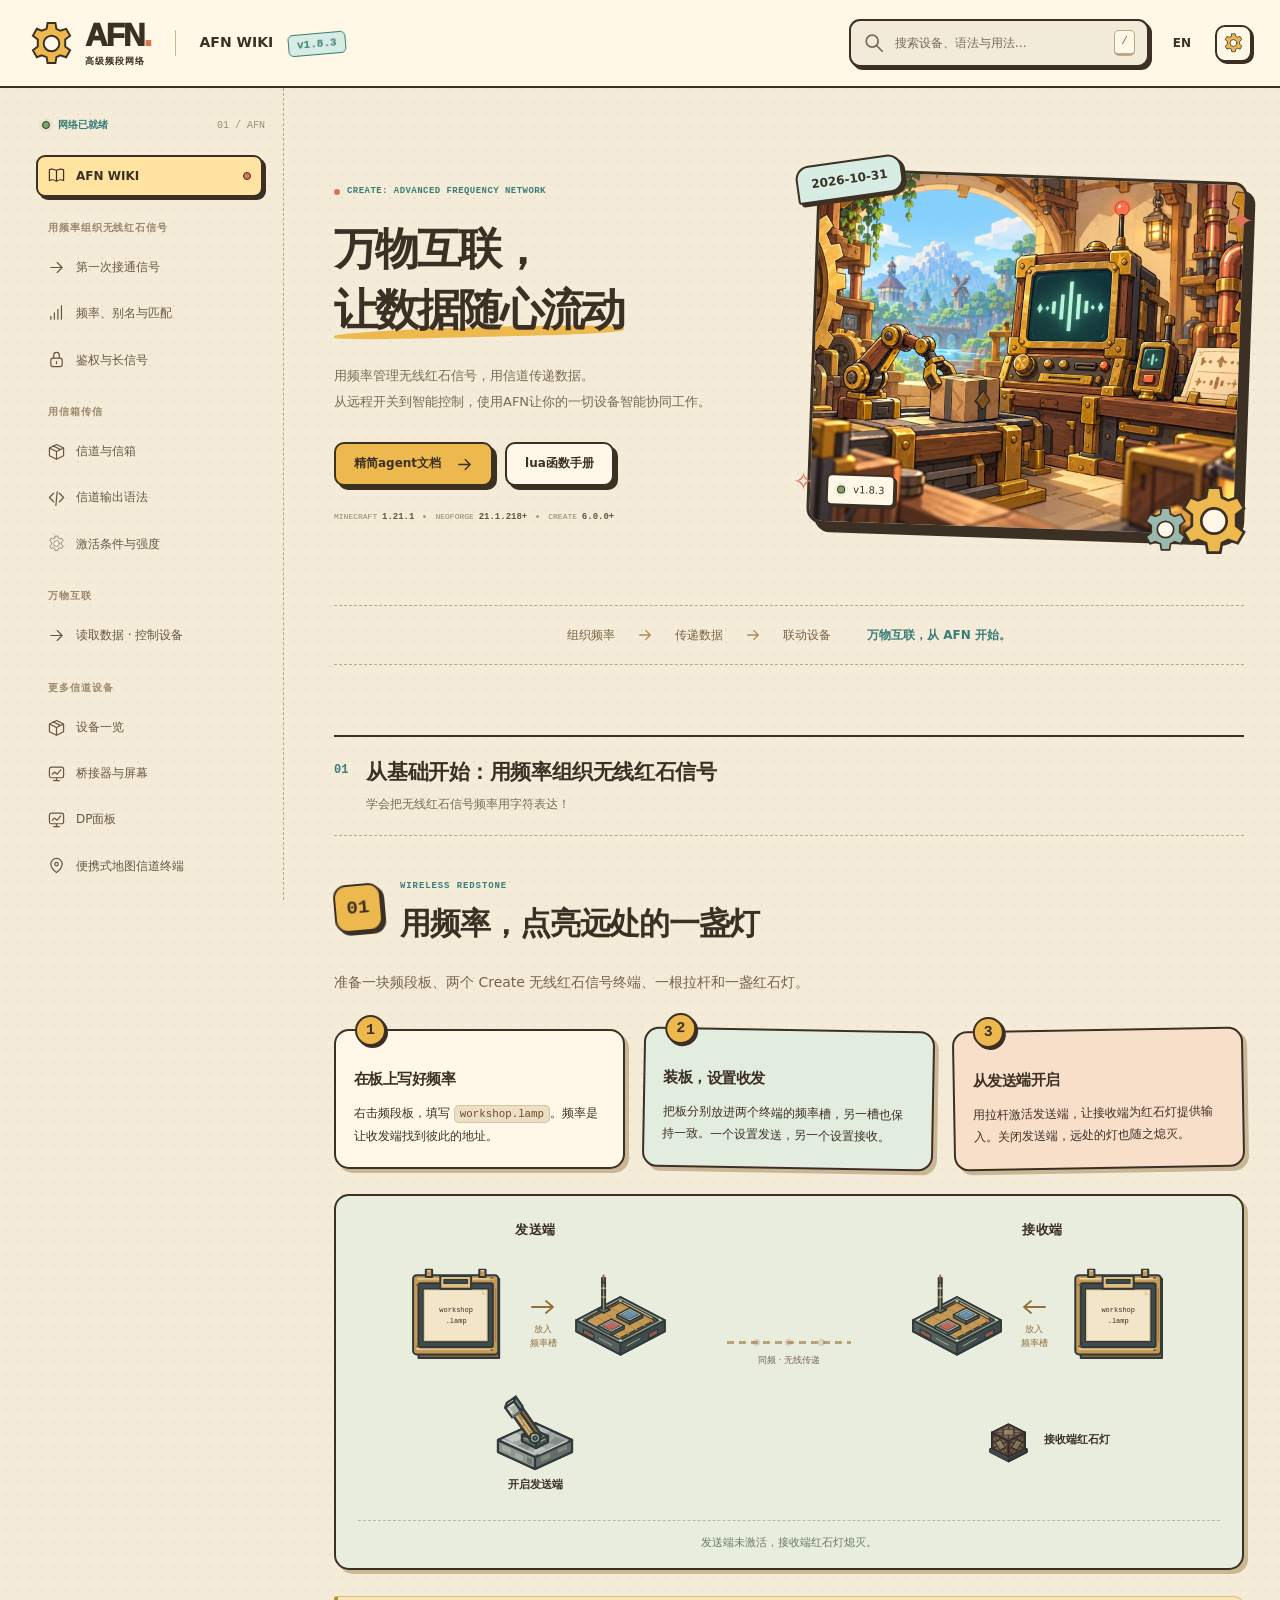
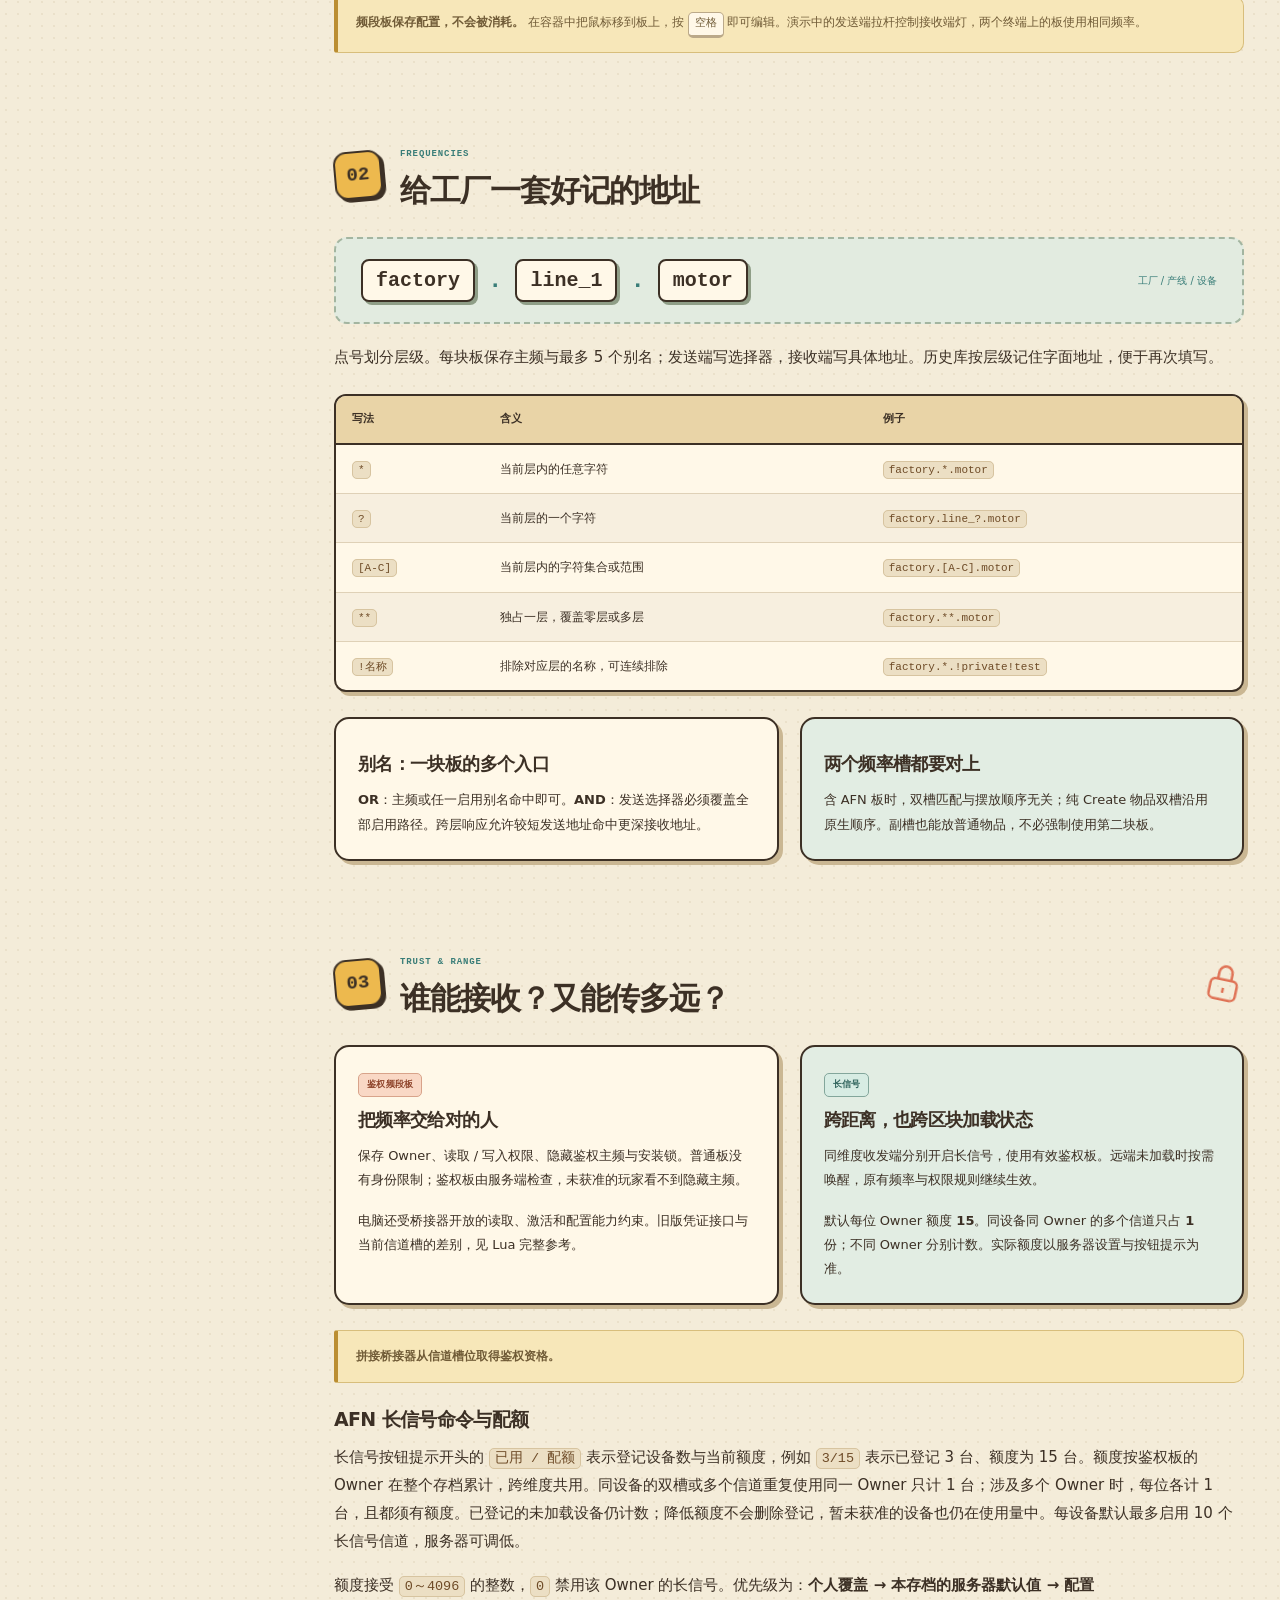
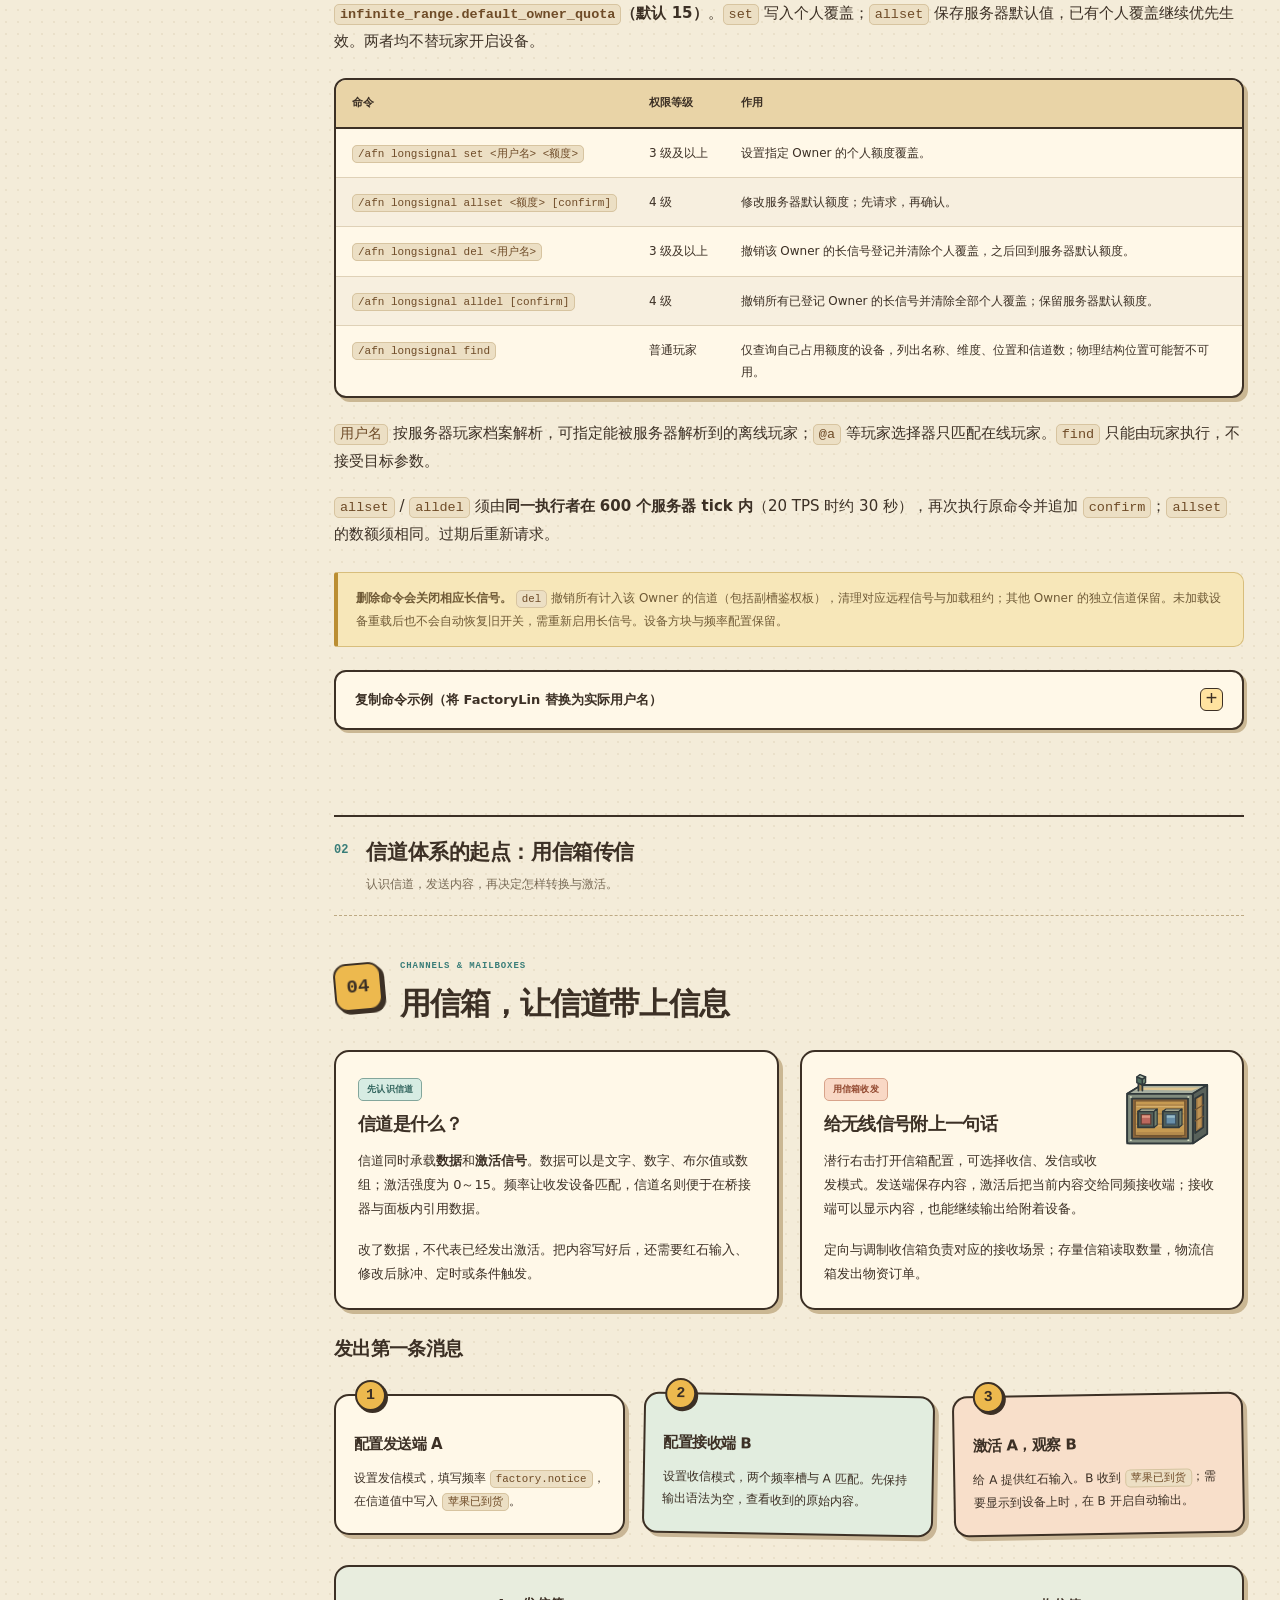
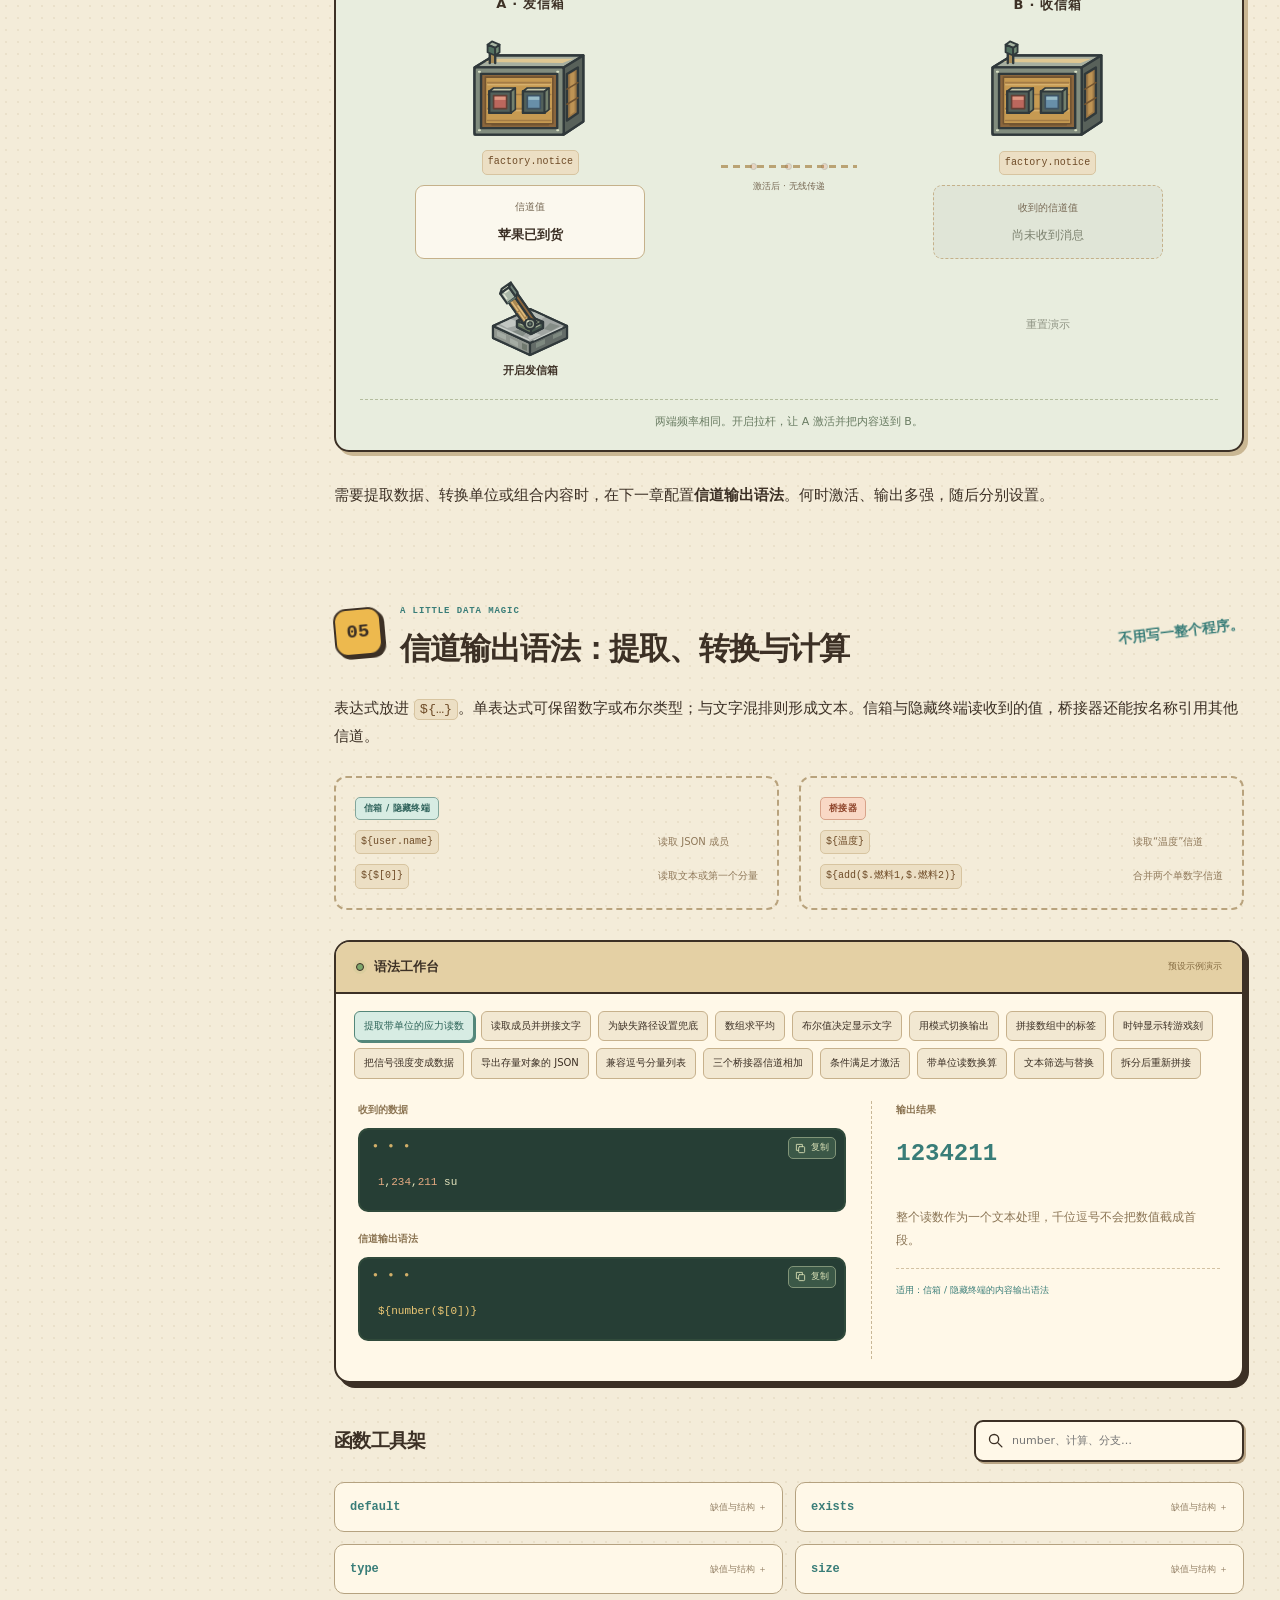
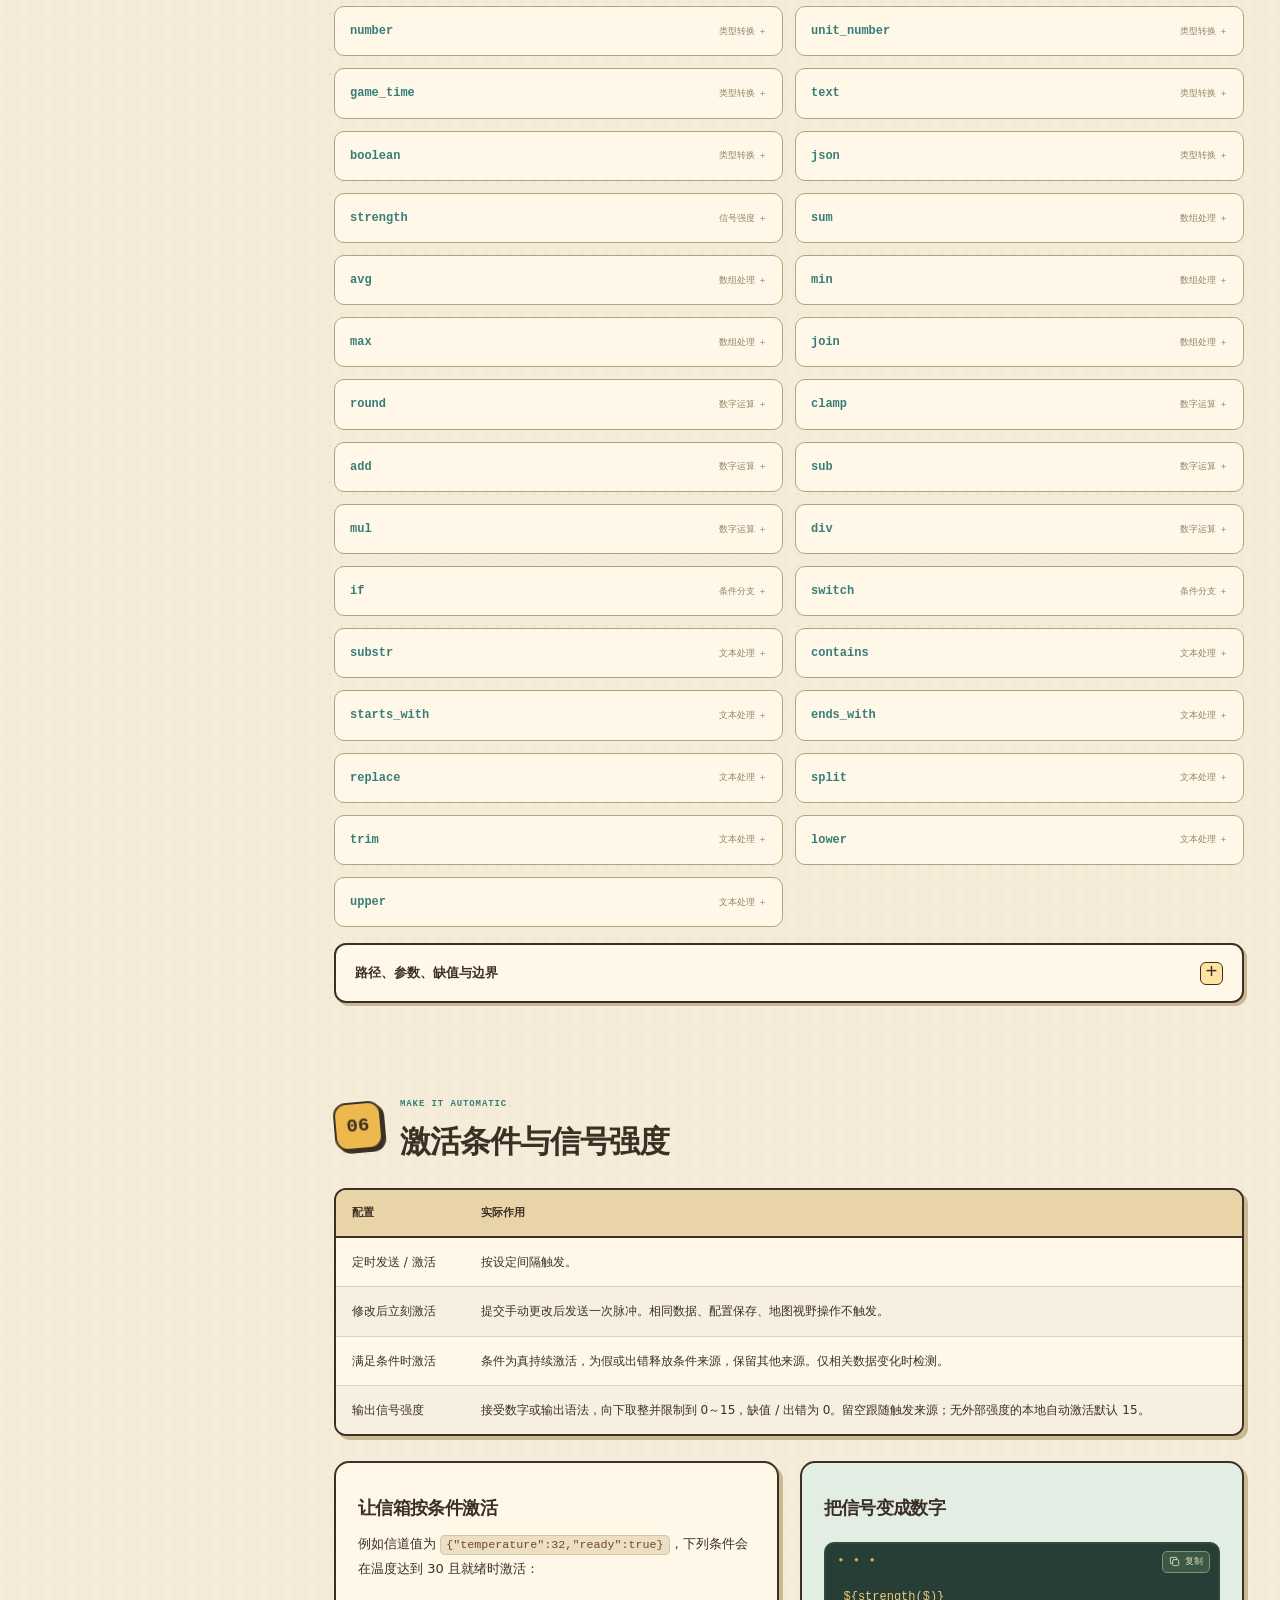
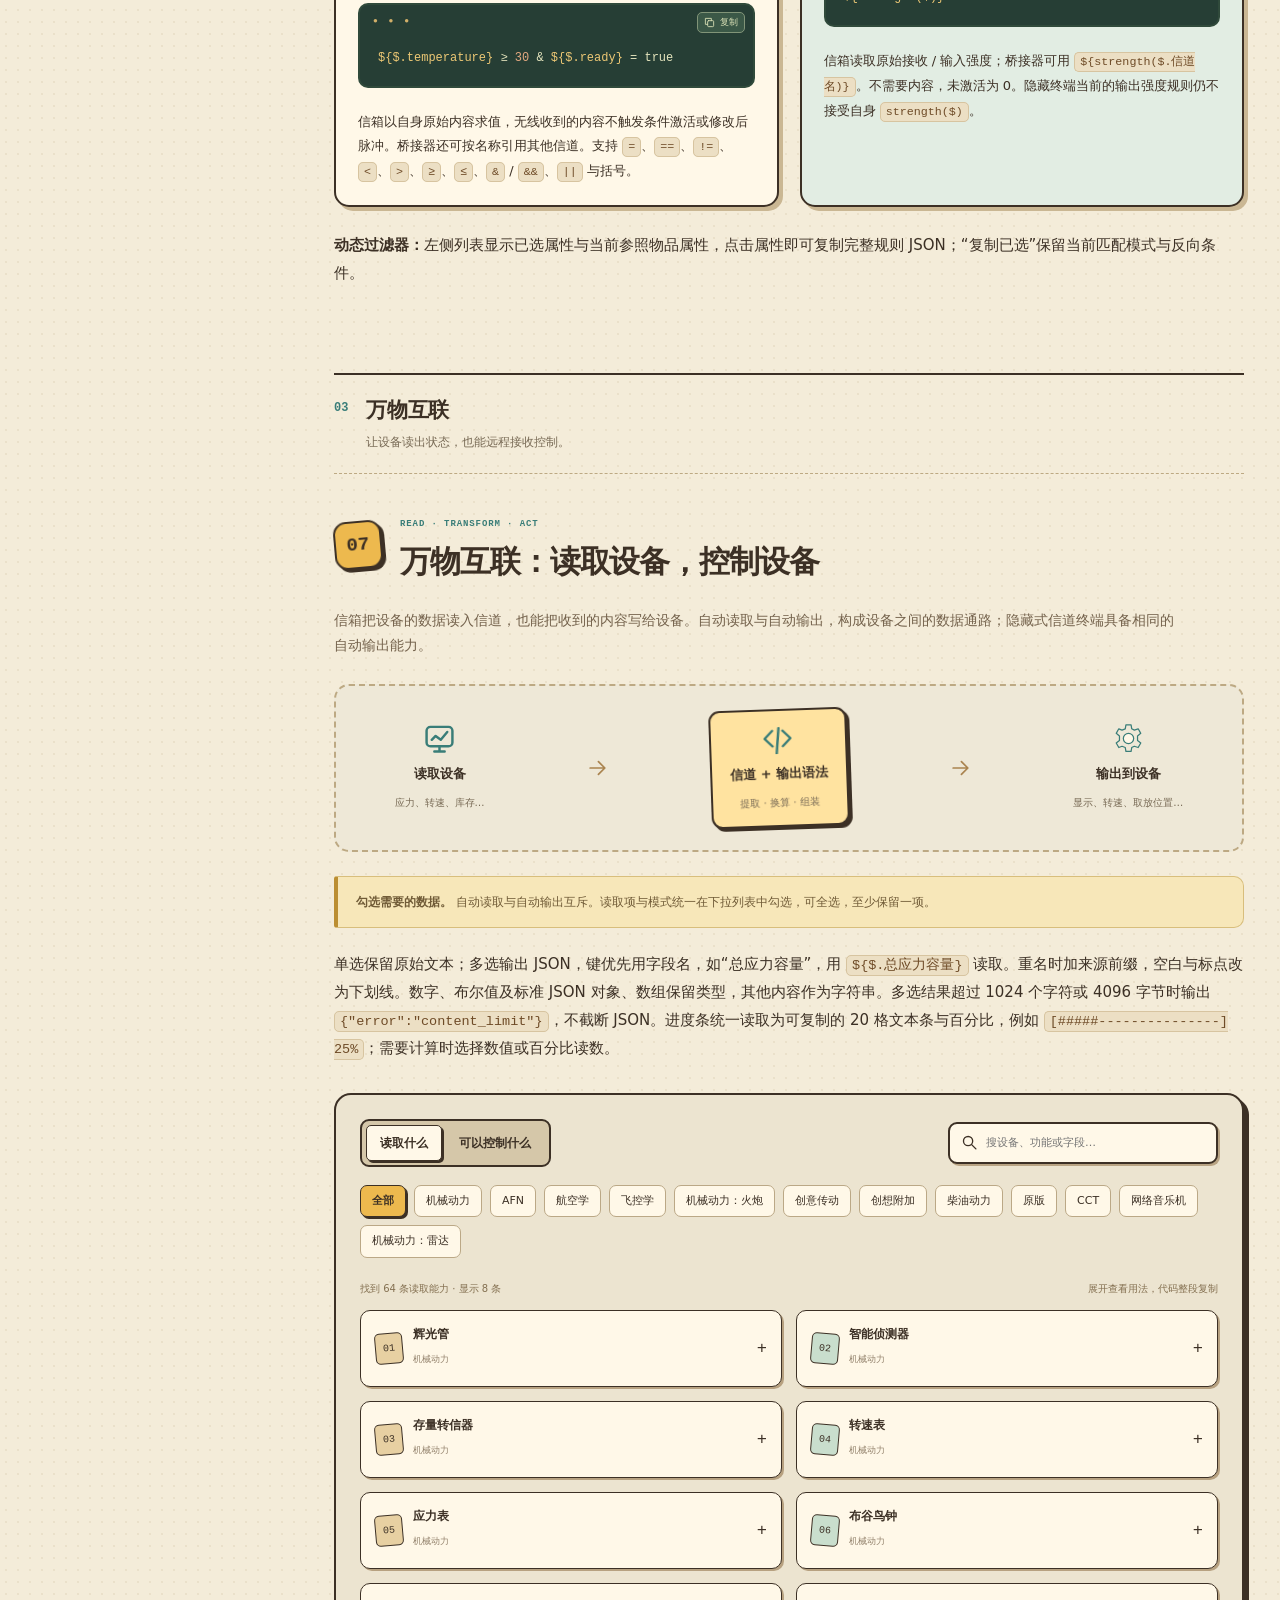
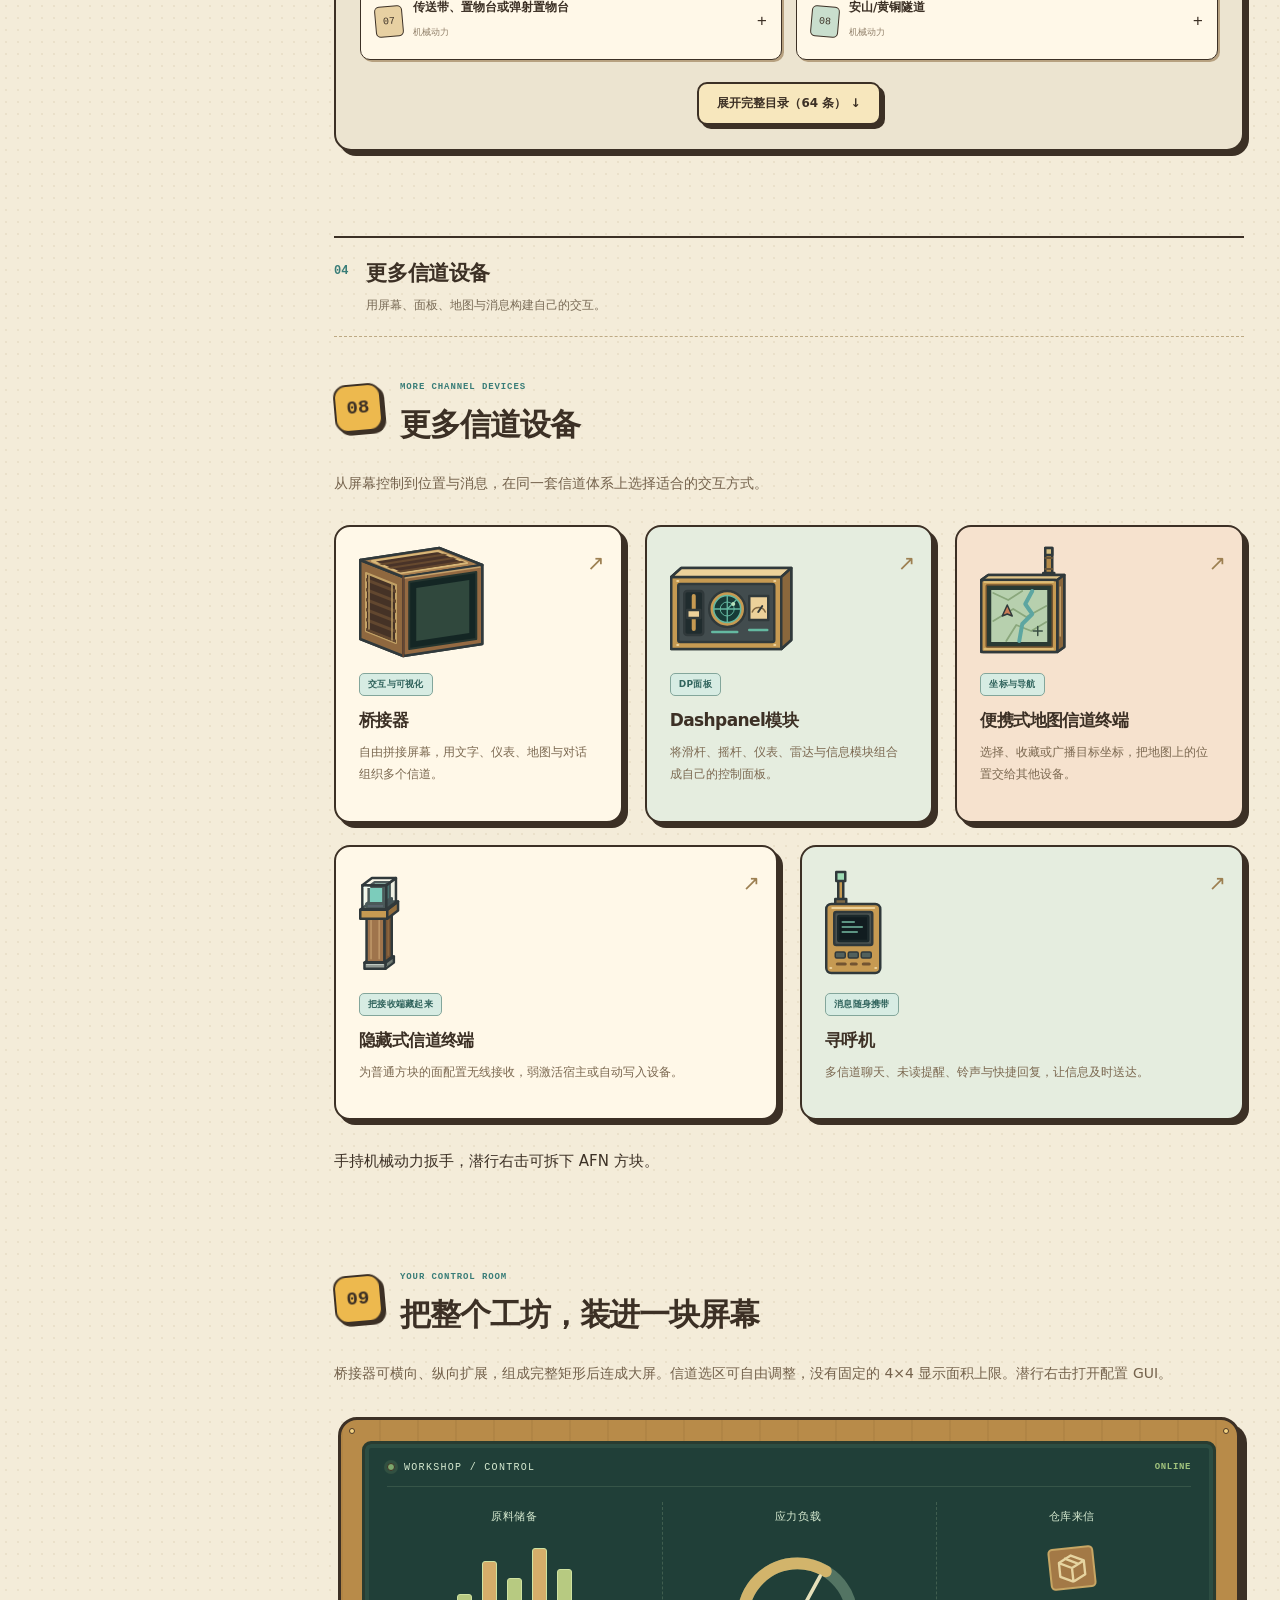
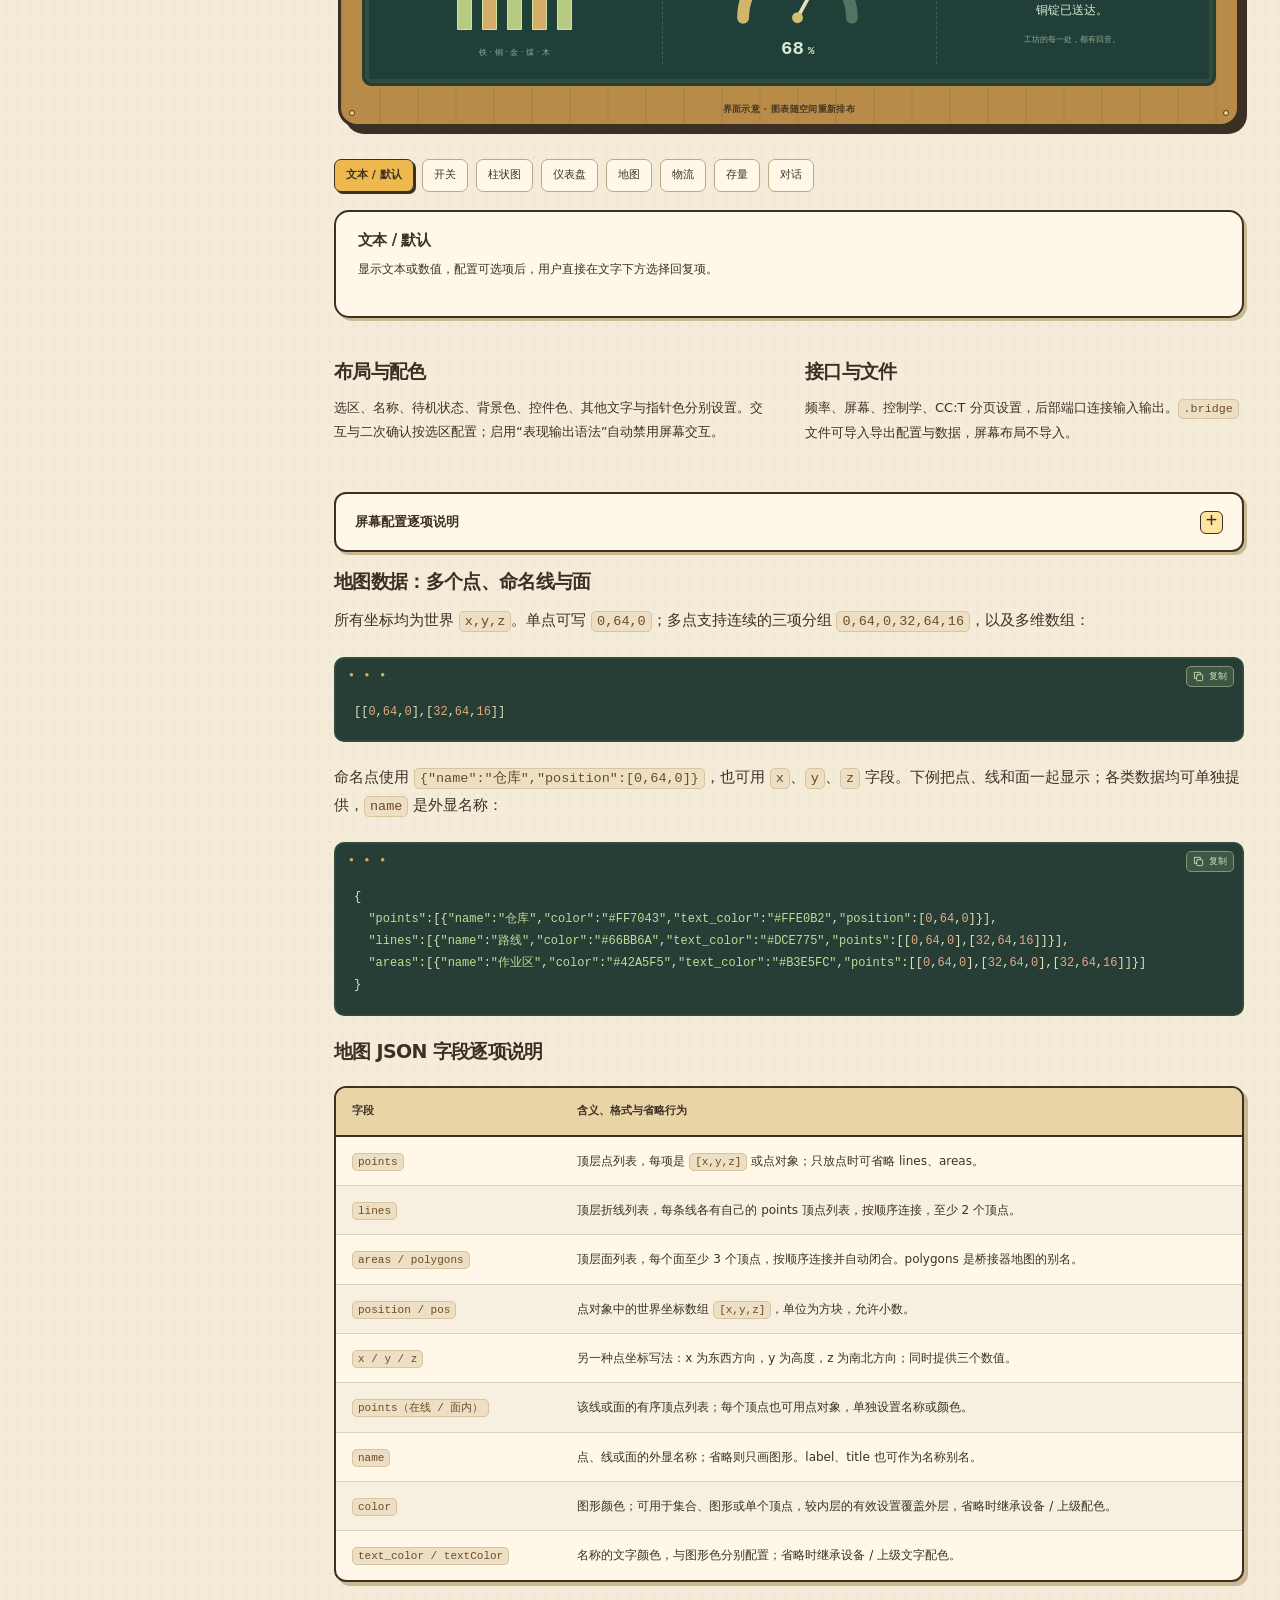
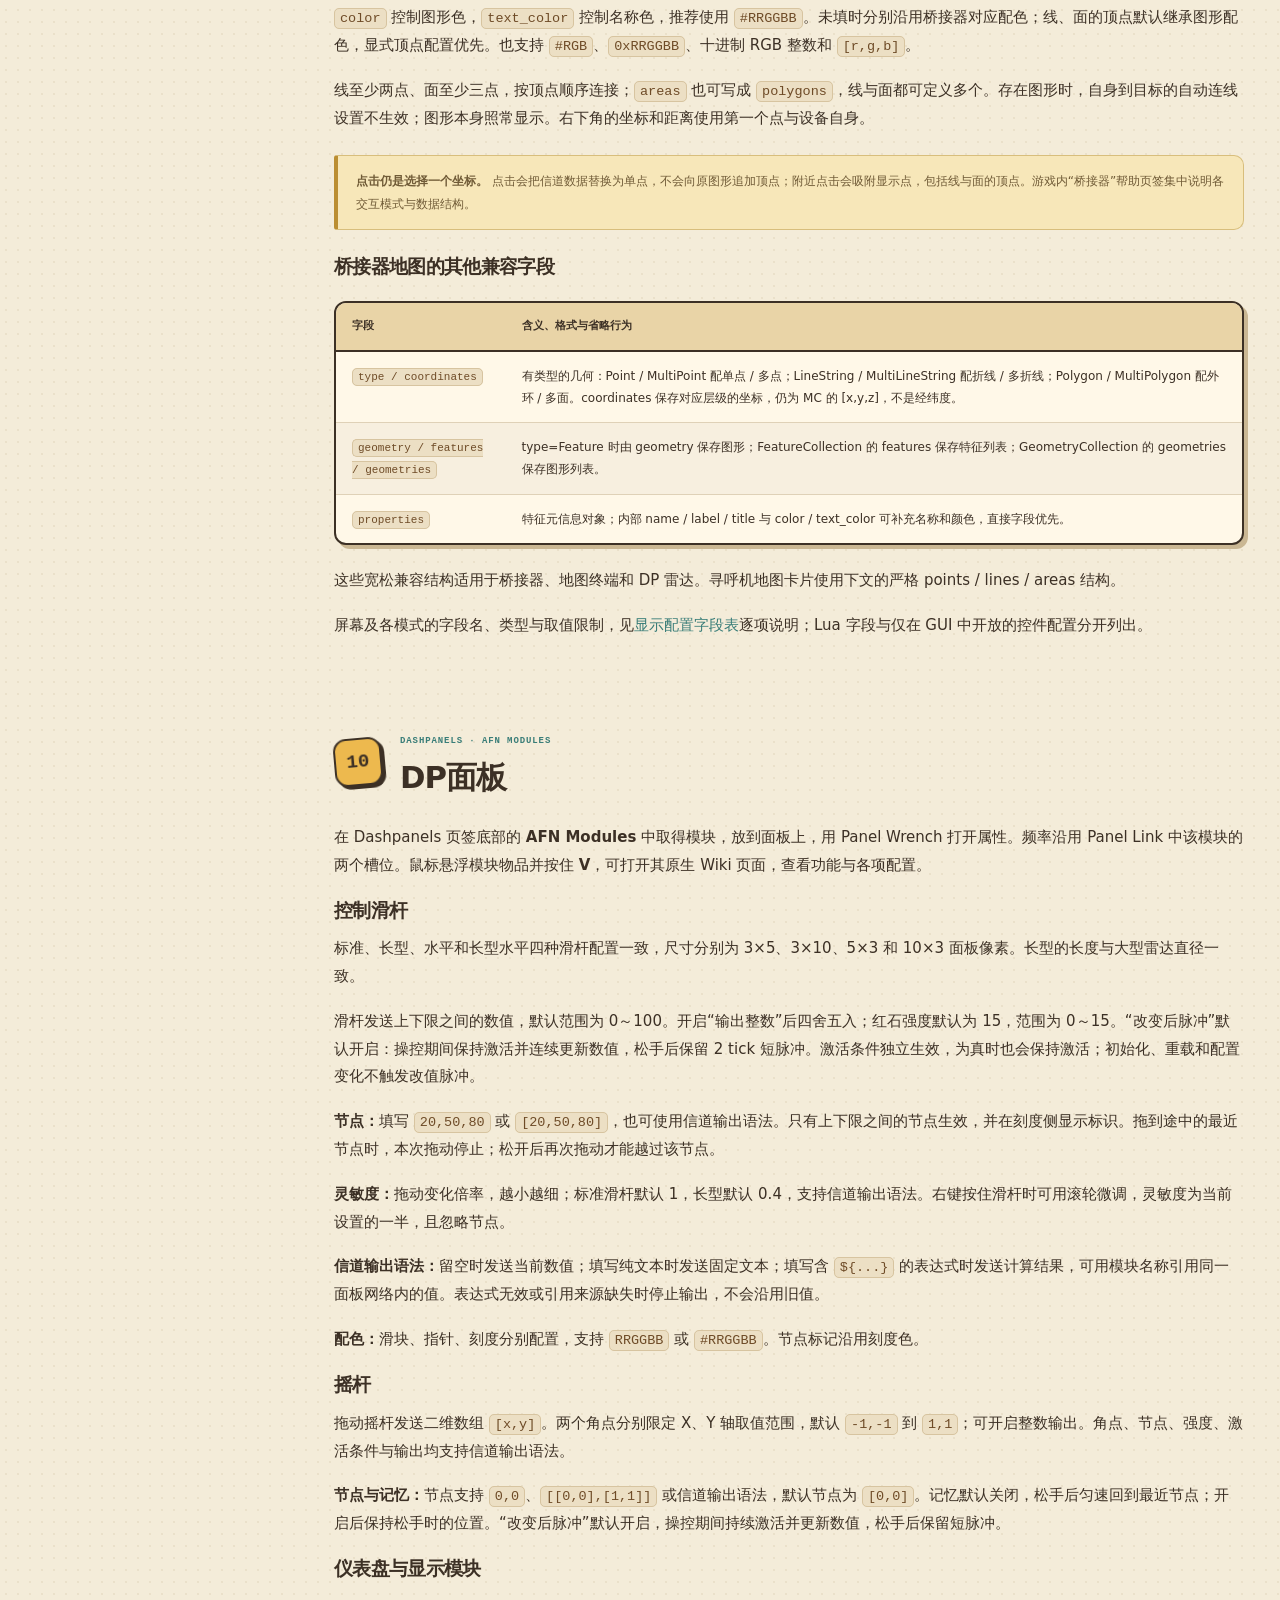
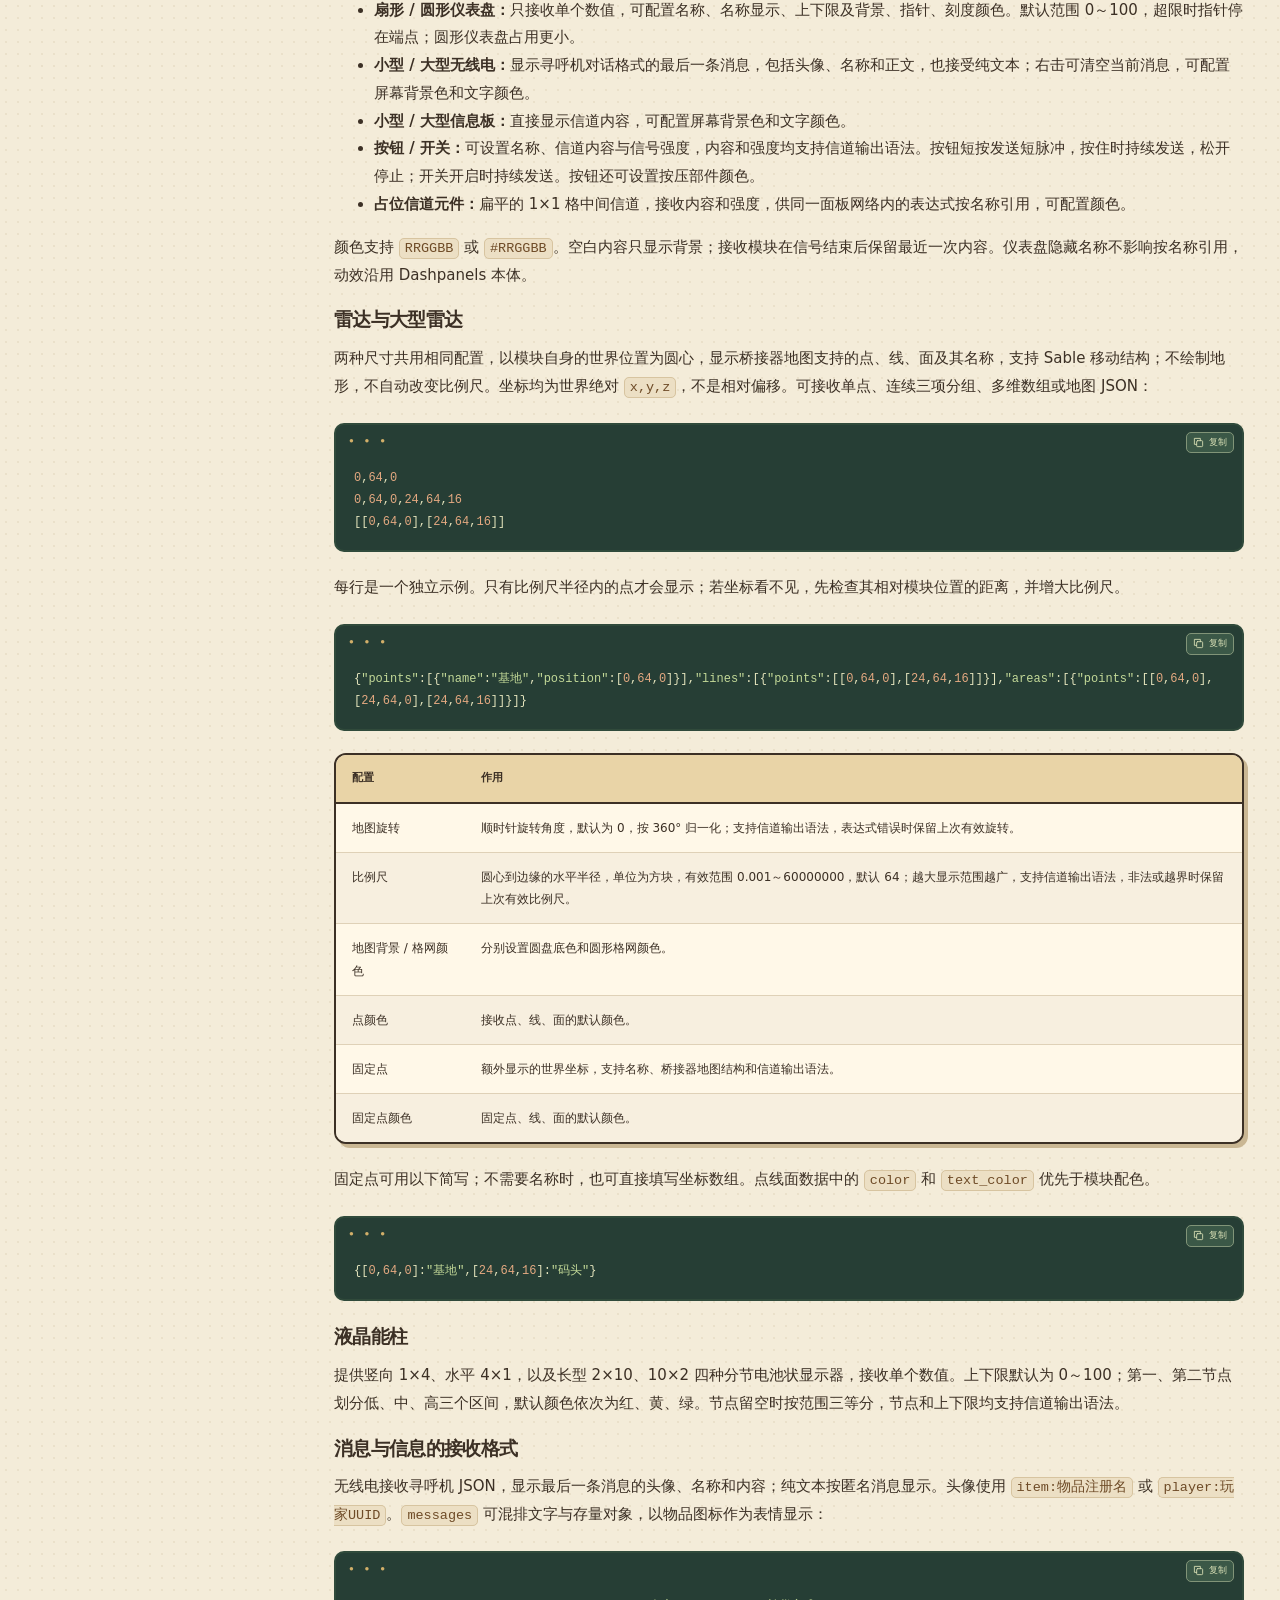
==== commit 494fcfcb: "Publish AFN Wiki 1.8.3 with complete field and parameter reference" ====
--- a/index.html
+++ b/index.html
@@ -2,10 +2,10 @@
 <html lang="zh-CN">
 <head>
 <meta charset="utf-8"><meta name="viewport" content="width=device-width,initial-scale=1"><meta name="theme-color" content="#f3e8cb">
-<meta name="description" content="AFN WIKI 1.8.2：万物互联，让数据随心流动。频率与鉴权、桥接器、信箱输入输出、机械配置、信道输出语法、地图、寻呼机及 CC:Tweaked。">
+<meta name="description" content="AFN WIKI 1.8.3：万物互联，让数据随心流动。频率与鉴权、桥接器、信箱输入输出、机械配置、信道输出语法、地图、寻呼机及 CC:Tweaked。">
 <title>AFN WIKI · 万物互联，让数据随心流动</title>
 <link rel="icon" href="assets/favicon.svg" type="image/svg+xml"><link rel="stylesheet" href="assets/wiki.css?v=3">
-<script src="assets/device-catalog.js?v=1.8.2" defer></script><script src="assets/syntax-catalog.js" defer></script><script src="assets/wiki.js?v=3" defer></script>
+<script src="assets/device-catalog.js?v=1.8.3" defer></script><script src="assets/syntax-catalog.js?v=1.8.3" defer></script><script src="assets/wiki.js?v=1.8.3" defer></script>
 <script data-goatcounter="https://2335987512.goatcounter.com/count" async src="https://gc.zgo.at/count.js"></script>
 </head>
 <body>
@@ -26,7 +26,7 @@
 <a class="skip-link" href="#main">跳到正文</a>
 <header class="topbar">
 <a class="brand" href="#welcome" aria-label="AFN WIKI 首页"><span class="brand-gear"><svg viewBox="0 0 48 48" width="48" height="48" aria-hidden="true"><use href="#i-gear"/></svg></span><span class="brand-copy"><b>AFN<span class="brand-dot">.</span></b><small>高级频段网络</small></span></a>
-<span class="top-title">AFN WIKI <span class="version">v1.8.2</span></span>
+<span class="top-title">AFN WIKI <span class="version">v1.8.3</span></span>
 <button class="search-trigger" id="open-search"><svg class="icon"><use href="#i-search"/></svg><span>搜索设备、语法与用法…</span><kbd>/</kbd></button>
 <a class="top-link" href="index.en.html" hreflang="en" lang="en">EN</a><button class="icon-button content-toggle" id="content-toggle" aria-expanded="false" aria-controls="main" title="展开全部内容" aria-label="展开全部内容"><svg class="icon"><use href="#i-gear"/></svg></button><button class="icon-button menu-toggle" id="menu-toggle" aria-expanded="false" aria-controls="sidebar" aria-label="打开目录"><svg class="icon"><use href="#i-book"/></svg></button>
 <div class="reading-track"><span id="reading-progress"></span></div>
@@ -57,7 +57,7 @@
 <a href="#faq"><svg class="icon"><use href="#i-book"/></svg>兼容与常见问题</a>
 </nav><div class="sidebar-note"><span class="paperclip"></span><b>一个地址，许多可能。</b><p>让红石传信号，<br>让信道也传递信息。</p><svg class="note-gear"><use href="#i-gear"/></svg></div><div class="sidebar-links"><a href="README.zh-CN.md">中文概览 ↗</a><a href="FUNCTIONS.md">Lua 完整参考 ↗</a><a href="https://space.bilibili.com/396190439" target="_blank" rel="noopener noreferrer">B站 · 看看实际玩法 ↗</a></div></aside>
 <main id="main">
-<section class="hero chapter" id="welcome" aria-labelledby="hero-title"><div class="hero-copy"><span class="eyebrow"><span></span> CREATE: ADVANCED FREQUENCY NETWORK</span><h1 id="hero-title">万物互联，<br><span class="scribble">让数据随心流动</span></h1><p>用频率管理无线红石信号，用信道传递数据。<br>从远程开关到智能控制，使用AFN让你的一切设备智能协同工作。</p><div class="hero-actions"><a class="button primary" href="AGENT.md">精简agent文档 <svg class="icon"><use href="#i-arrow"/></svg></a><a class="button" href="FUNCTIONS.md">lua函数手册</a></div><div class="compat-strip"><span>MINECRAFT <b>1.21.1</b></span><i></i><span>NEOFORGE <b>21.1.218+</b></span><i></i><span>CREATE <b>6.0.0+</b></span></div></div><div class="hero-art"><div class="art-frame"><img src="assets/workshop-hero.webp" alt="卡通机械工坊：黄铜无线控制台、寻呼机、齿轮与运送包裹的动力臂" width="1536" height="1024" fetchpriority="high"><div class="art-label"><span class="status-light"></span>v1.8.2</div></div><span class="art-sticker">2026-10-31</span><svg class="floating-gear gear-one"><use href="#i-gear"/></svg><svg class="floating-gear gear-two"><use href="#i-gear"/></svg><span class="spark spark-one">✦</span><span class="spark spark-two">✧</span></div></section>
+<section class="hero chapter" id="welcome" aria-labelledby="hero-title"><div class="hero-copy"><span class="eyebrow"><span></span> CREATE: ADVANCED FREQUENCY NETWORK</span><h1 id="hero-title">万物互联，<br><span class="scribble">让数据随心流动</span></h1><p>用频率管理无线红石信号，用信道传递数据。<br>从远程开关到智能控制，使用AFN让你的一切设备智能协同工作。</p><div class="hero-actions"><a class="button primary" href="AGENT.md">精简agent文档 <svg class="icon"><use href="#i-arrow"/></svg></a><a class="button" href="FUNCTIONS.md">lua函数手册</a></div><div class="compat-strip"><span>MINECRAFT <b>1.21.1</b></span><i></i><span>NEOFORGE <b>21.1.218+</b></span><i></i><span>CREATE <b>6.0.0+</b></span></div></div><div class="hero-art"><div class="art-frame"><img src="assets/workshop-hero.webp" alt="卡通机械工坊：黄铜无线控制台、寻呼机、齿轮与运送包裹的动力臂" width="1536" height="1024" fetchpriority="high"><div class="art-label"><span class="status-light"></span>v1.8.3</div></div><span class="art-sticker">2026-10-31</span><svg class="floating-gear gear-one"><use href="#i-gear"/></svg><svg class="floating-gear gear-two"><use href="#i-gear"/></svg><span class="spark spark-one">✦</span><span class="spark spark-two">✧</span></div></section>
 
 <div class="intro-ribbon"><span>组织频率</span><svg class="icon"><use href="#i-arrow"/></svg><span>传递数据</span><svg class="icon"><use href="#i-arrow"/></svg><span>联动设备</span><b>万物互联，从 AFN 开始。</b></div>
 
@@ -208,14 +208,17 @@
 <section class="chapter" id="bridge" data-title="桥接器 屏幕 交互 模式 拼接 地图 对话 仪表盘 柱状图 控制学 CC 导入 导出"><div class="section-heading"><span class="chapter-number">09</span><div><span class="eyebrow">YOUR CONTROL ROOM</span><h2>把整个工坊，装进一块屏幕</h2></div></div><p class="section-intro">桥接器可横向、纵向扩展，组成完整矩形后连成大屏。信道选区可自由调整，没有固定的 4×4 显示面积上限。潜行右击打开配置 GUI。</p>
 <div class="bridge-showcase"><div class="bridge-rivets"><i></i><i></i><i></i><i></i></div><div class="bridge-preview"><div class="preview-heading"><span class="status-light"></span> WORKSHOP / CONTROL <b>ONLINE</b></div><div class="preview-instruments"><div class="preview-chart"><span>原料储备</span><div class="chart-bars"><i style="--bar:42%"></i><i style="--bar:80%"></i><i style="--bar:60%"></i><i style="--bar:95%"></i><i style="--bar:70%"></i></div><small>铁 · 铜 · 金 · 煤 · 木</small></div><div class="preview-gauge"><span>应力负载</span><svg viewBox="0 0 160 100" aria-hidden="true"><path class="gauge-track" d="M20 85a60 60 0 0 1 120 0"/><path class="gauge-value" d="M20 85a60 60 0 0 1 120 0"/><path class="gauge-needle" d="M80 85 105 39"/><circle cx="80" cy="85" r="6"/></svg><strong>68<span>%</span></strong></div><div class="preview-message"><span>仓库来信</span><div class="parcel-icon"><svg class="icon"><use href="#i-box"/></svg></div><p>铜锭已送达。</p><small>工坊的每一处，都有回音。</small></div></div></div><span class="showcase-label">界面示意 · 图表随空间重新排布</span></div>
 <div class="mode-tabs" role="tablist" aria-label="桥接器显示模式" id="mode-tabs"></div><div class="mode-description paper-card" id="mode-description" role="tabpanel" tabindex="0"></div><div class="split-grid compact"><article><h3>布局与配色</h3><p>选区、名称、待机状态、背景色、控件色、其他文字与指针色分别设置。交互与二次确认按选区配置；启用“表现输出语法”自动禁用屏幕交互。</p></article><article><h3>接口与文件</h3><p>频率、屏幕、控制学、CC:T 分页设置，后部端口连接输入输出。<code>.bridge</code> 文件可导入导出配置与数据，屏幕布局不导入。</p></article></div>
+<details class="fold"><summary><span>屏幕配置逐项说明</span><span class="fold-sign">+</span></summary><div class="fold-content"><div class="table-wrap"><table><thead><tr><th>配置项</th><th>作用</th></tr></thead><tbody><tr><td>显示信道名、显示待机状态</td><td>分别控制顶部名称和待机提示，默认均开启；隐藏后内容区会使用腾出的空间。</td></tr><tr><td>表现输出语法</td><td>默认关闭；开启后屏幕展示当前信道输出语法的结果，并禁用该屏幕交互，不会把显示结果覆盖回原始值。</td></tr><tr><td>屏幕交互、更改确认</td><td>默认均开启；前者控制点击、拖动及列表滚动，后者在修改值时先显示确认草稿。</td></tr><tr><td>整数调节、灵敏度</td><td>整数调节默认关闭；开启时交互以整数修改。灵敏度调整拖动 / 滚轮改值幅度，不改变接收数据。</td></tr><tr><td>背景色、控件色、其他色</td><td>分别控制底色、主要控件，以及文字 / 指针等其余元素；不更改信道内容。</td></tr><tr><td>文本选项 / 物流预设 / 对话回复</td><td>文本选项是可点选的数据；物流预设包含名称、地址、物品与数量；对话回复发送预先配置的消息，不是文字样式。</td></tr><tr><td>图表上下限、分量名称 / 范围、横向</td><td>上下限定义数值到长度 / 角度的映射，分量配置按数组下标对应每项；横向仅用于柱状图。</td></tr><tr><td>地图背景、地图源、动态模式、旋转</td><td>背景控制是否画地形；地图源选择 Xaero / AFN 等地形来源；动态模式跟随所在 Sable 结构姿态；旋转是方向校正角。</td></tr><tr><td>地图连线、距离、坐标、周围实体、敌对生物</td><td>分别控制显示内容；实体和敌对选项决定对应功能按钮是否可用并出现。线面数据不会使用自身到目标的自动连线。</td></tr><tr><td>对话头像 / 名称、仅最近一条</td><td>前两项控制收到消息的身份展示；最近一条开启时只显示最新消息，关闭时显示可滚动历史列表。</td></tr><tr><td>发送头像 / 名称、清空聊天</td><td>发送身份留空采用匿名；启用清空聊天后出现按钮，用于清空本地记录和信道值。</td></tr></tbody></table></div></div></details>
 <h3>地图数据：多个点、命名线与面</h3><p>所有坐标均为世界 <code>x,y,z</code>。单点可写 <code>0,64,0</code>；多点支持连续的三项分组 <code>0,64,0,32,64,16</code>，以及多维数组：</p><pre><code>[[0,64,0],[32,64,16]]</code></pre>
 <p>命名点使用 <code>{"name":"仓库","position":[0,64,0]}</code>，也可用 <code>x</code>、<code>y</code>、<code>z</code> 字段。下例把点、线和面一起显示；各类数据均可单独提供，<code>name</code> 是外显名称：</p><pre><code>{
   "points":[{"name":"仓库","color":"#FF7043","text_color":"#FFE0B2","position":[0,64,0]}],
   "lines":[{"name":"路线","color":"#66BB6A","text_color":"#DCE775","points":[[0,64,0],[32,64,16]]}],
   "areas":[{"name":"作业区","color":"#42A5F5","text_color":"#B3E5FC","points":[[0,64,0],[32,64,0],[32,64,16]]}]
 }</code></pre>
+<h3>地图 JSON 字段逐项说明</h3><div class="table-wrap"><table><thead><tr><th>字段</th><th>含义、格式与省略行为</th></tr></thead><tbody><tr><td><code>points</code></td><td>顶层点列表，每项是 <code>[x,y,z]</code> 或点对象；只放点时可省略 lines、areas。</td></tr><tr><td><code>lines</code></td><td>顶层折线列表，每条线各有自己的 points 顶点列表，按顺序连接，至少 2 个顶点。</td></tr><tr><td><code>areas / polygons</code></td><td>顶层面列表，每个面至少 3 个顶点，按顺序连接并自动闭合。polygons 是桥接器地图的别名。</td></tr><tr><td><code>position / pos</code></td><td>点对象中的世界坐标数组 <code>[x,y,z]</code>，单位为方块，允许小数。</td></tr><tr><td><code>x / y / z</code></td><td>另一种点坐标写法：x 为东西方向，y 为高度，z 为南北方向；同时提供三个数值。</td></tr><tr><td><code>points（在线 / 面内）</code></td><td>该线或面的有序顶点列表；每个顶点也可用点对象，单独设置名称或颜色。</td></tr><tr><td><code>name</code></td><td>点、线或面的外显名称；省略则只画图形。label、title 也可作为名称别名。</td></tr><tr><td><code>color</code></td><td>图形颜色；可用于集合、图形或单个顶点，较内层的有效设置覆盖外层，省略时继承设备 / 上级配色。</td></tr><tr><td><code>text_color / textColor</code></td><td>名称的文字颜色，与图形色分别配置；省略时继承设备 / 上级文字配色。</td></tr></tbody></table></div>
 <p><code>color</code> 控制图形色，<code>text_color</code> 控制名称色，推荐使用 <code>#RRGGBB</code>。未填时分别沿用桥接器对应配色；线、面的顶点默认继承图形配色，显式顶点配置优先。也支持 <code>#RGB</code>、<code>0xRRGGBB</code>、十进制 RGB 整数和 <code>[r,g,b]</code>。</p>
-<p>线至少两点、面至少三点，按顶点顺序连接；<code>areas</code> 也可写成 <code>polygons</code>，线与面都可定义多个。存在图形时，自身到目标的自动连线设置不生效；图形本身照常显示。右下角的坐标和距离使用第一个点与设备自身。</p><aside class="note"><b>点击仍是选择一个坐标。</b> 点击会把信道数据替换为单点，不会向原图形追加顶点；附近点击会吸附显示点，包括线与面的顶点。游戏内“桥接器”帮助页签集中说明各交互模式与数据结构。</aside></section>
+<p>线至少两点、面至少三点，按顶点顺序连接；<code>areas</code> 也可写成 <code>polygons</code>，线与面都可定义多个。存在图形时，自身到目标的自动连线设置不生效；图形本身照常显示。右下角的坐标和距离使用第一个点与设备自身。</p><aside class="note"><b>点击仍是选择一个坐标。</b> 点击会把信道数据替换为单点，不会向原图形追加顶点；附近点击会吸附显示点，包括线与面的顶点。游戏内“桥接器”帮助页签集中说明各交互模式与数据结构。</aside><h3>桥接器地图的其他兼容字段</h3><div class="table-wrap"><table><thead><tr><th>字段</th><th>含义、格式与省略行为</th></tr></thead><tbody><tr><td><code>type / coordinates</code></td><td>有类型的几何：Point / MultiPoint 配单点 / 多点；LineString / MultiLineString 配折线 / 多折线；Polygon / MultiPolygon 配外环 / 多面。coordinates 保存对应层级的坐标，仍为 MC 的 [x,y,z]，不是经纬度。</td></tr><tr><td><code>geometry / features / geometries</code></td><td>type=Feature 时由 geometry 保存图形；FeatureCollection 的 features 保存特征列表；GeometryCollection 的 geometries 保存图形列表。</td></tr><tr><td><code>properties</code></td><td>特征元信息对象；内部 name / label / title 与 color / text_color 可补充名称和颜色，直接字段优先。</td></tr></tbody></table></div>
+<p>这些宽松兼容结构适用于桥接器、地图终端和 DP 雷达。寻呼机地图卡片使用下文的严格 points / lines / areas 结构。</p><p>屏幕及各模式的字段名、类型与取值限制，见<a href="#fn-channel-display-config">显示配置字段表</a>逐项说明；Lua 字段与仅在 GUI 中开放的控件配置分开列出。</p></section>
 
 <section class="chapter" id="dashpanels" data-title="Dashpanels AFN Modules 面板 模块 滑杆 摇杆 雷达 仪表盘 液晶能柱 无线电 按钮 开关"><div class="section-heading"><span class="chapter-number">10</span><div><span class="eyebrow">DASHPANELS · AFN MODULES</span><h2>DP面板</h2></div></div>
 <p>在 Dashpanels 页签底部的 <b>AFN Modules</b> 中取得模块，放到面板上，用 Panel Wrench 打开属性。频率沿用 Panel Link 中该模块的两个槽位。鼠标悬浮模块物品并按住 <b>V</b>，可打开其原生 Wiki 页面，查看功能与各项配置。</p>
@@ -234,7 +237,7 @@
 [[0,64,0],[24,64,16]]</code></pre>
 <p>每行是一个独立示例。只有比例尺半径内的点才会显示；若坐标看不见，先检查其相对模块位置的距离，并增大比例尺。</p>
 <pre><code>{"points":[{"name":"基地","position":[0,64,0]}],"lines":[{"points":[[0,64,0],[24,64,16]]}],"areas":[{"points":[[0,64,0],[24,64,0],[24,64,16]]}]}</code></pre>
-<div class="table-wrap"><table><thead><tr><th>配置</th><th>作用</th></tr></thead><tbody><tr><td>地图旋转</td><td>顺时针旋转角度，默认为 0，支持信道输出语法。</td></tr><tr><td>比例尺</td><td>圆心到边缘所代表的水平距离，单位为方块，须大于 0，默认 64；越大则显示范围越广，支持信道输出语法。</td></tr><tr><td>地图背景 / 格网颜色</td><td>分别设置圆盘底色和圆形格网颜色。</td></tr><tr><td>点颜色</td><td>接收点、线、面的默认颜色。</td></tr><tr><td>固定点</td><td>额外显示的世界坐标，支持名称、桥接器地图结构和信道输出语法。</td></tr><tr><td>固定点颜色</td><td>固定点、线、面的默认颜色。</td></tr></tbody></table></div>
+<div class="table-wrap"><table><thead><tr><th>配置</th><th>作用</th></tr></thead><tbody><tr><td>地图旋转</td><td>顺时针旋转角度，默认为 0，按 360° 归一化；支持信道输出语法，表达式错误时保留上次有效旋转。</td></tr><tr><td>比例尺</td><td>圆心到边缘的水平半径，单位为方块，有效范围 0.001～60000000，默认 64；越大显示范围越广，支持信道输出语法，非法或越界时保留上次有效比例尺。</td></tr><tr><td>地图背景 / 格网颜色</td><td>分别设置圆盘底色和圆形格网颜色。</td></tr><tr><td>点颜色</td><td>接收点、线、面的默认颜色。</td></tr><tr><td>固定点</td><td>额外显示的世界坐标，支持名称、桥接器地图结构和信道输出语法。</td></tr><tr><td>固定点颜色</td><td>固定点、线、面的默认颜色。</td></tr></tbody></table></div>
 <p>固定点可用以下简写；不需要名称时，也可直接填写坐标数组。点线面数据中的 <code>color</code> 和 <code>text_color</code> 优先于模块配色。</p>
 <pre><code>{[0,64,0]:"基地",[24,64,16]:"码头"}</code></pre>
 <h3>液晶能柱</h3><p>提供竖向 1×4、水平 4×1，以及长型 2×10、10×2 四种分节电池状显示器，接收单个数值。上下限默认为 0～100；第一、第二节点划分低、中、高三个区间，默认颜色依次为红、黄、绿。节点留空时按范围三等分，节点和上下限均支持信道输出语法。</p>
@@ -247,13 +250,15 @@
 <pre><code>${滑杆名}
 ${strength($.开关名)}</code></pre>
 <p>上下限须得到有限数字且下限不大于上限；条件须得到布尔值。滑杆表达式无效时停止输出。</p>
+<details class="fold"><summary><span>模块配置逐项速查</span><span class="fold-sign">+</span></summary><div class="fold-content"><div class="table-wrap"><table><thead><tr><th>适用模块</th><th>配置项</th><th>含义与默认行为</th></tr></thead><tbody><tr><td>所有模块</td><td>名称、Panel Link 频率</td><td>名称用于面板网络内的表达式引用，须避免重名；两个真实频率槽用于无线收发，名称本身不是无线频率。</td></tr><tr><td>滑杆 / 摇杆</td><td>信号强度</td><td>发送时的红石强度，默认 15，限制 0～15，支持输出语法；它与发送的数据内容独立。</td></tr><tr><td>滑杆 / 摇杆</td><td>激活条件</td><td>留空时不启用条件来源；填写条件时，为真持续激活，为假释放该来源。不会关闭仍在操控或脉冲中的其他来源。</td></tr><tr><td>滑杆 / 摇杆</td><td>改变后脉冲</td><td>默认 true；操控中持续传值并激活，松手后留短脉冲。false 关闭此激活来源，仍可由条件激活。</td></tr><tr><td>滑杆 / 摇杆</td><td>输出整数、信道输出语法</td><td>整数默认 false；启用后四舍五入原始数值。输出语法留空发送原始数值 / 二维数组，填写后发送转换结果，不改变滑块 / 摇杆自身位置。</td></tr><tr><td>滑杆</td><td>上下限、节点</td><td>默认 0～100；节点留空为无节点，可写 20,50,80。拖到节点停止，松手后再拖可越过；无效范围停止输出。</td></tr><tr><td>滑杆</td><td>灵敏度、滑块 / 指针 / 刻度色</td><td>灵敏度默认普通 1、长型 0.4；按住右键滚轮使用一半灵敏度且无视节点。默认色依次 #D7AA5E、#FFFFFF、#FFFFFF。</td></tr><tr><td>摇杆</td><td>第一坐标、第二坐标</td><td>默认 -1,-1 与 1,1，各自给出 X、Y 轴的两端；可用 [x,y]。允许某轴反向，不要求两个轴都从小到大。</td></tr><tr><td>摇杆</td><td>灵敏度</td><td>默认 1，有效倍率限制 0.2～5；值越大，等量鼠标移动引起的摇杆位移越大。支持输出语法。</td></tr><tr><td>摇杆</td><td>节点、记忆</td><td>节点默认 [0,0]，可写 [[0,0],[1,1]]；记忆默认 false，松手匀速回最近节点，true 则保持位置。</td></tr><tr><td>扇形 / 圆形仪表盘</td><td>上下限、显示名称、三种颜色</td><td>上下限默认 0～100，定义指针映射范围；显示名称只控制标签，不影响按名称引用。背景色、指针色、刻度色分别作用于盘面、针和刻度。</td></tr><tr><td>无线电 / 信息板</td><td>背景色、文字颜色</td><td>分别设置屏幕底色与文字；无线电解析最后一条对话，信息板原样显示。无线电右击清除当前消息。</td></tr><tr><td>按钮 / 开关 / Push Button</td><td>信道内容、信号强度</td><td>内容指定发出的数据，允许表达式，强度默认 15。普通按钮按住发送、松手释放；开关与 Push Button 单击切换持续开关状态。Push Button 不使用普通按钮的长按语义。</td></tr><tr><td>普通按钮 / 占位元件</td><td>颜色</td><td>普通按钮设置可按部件的颜色；占位元件设置自身颜色。Push Button 的配置与开关相同。</td></tr><tr><td>液晶能柱（全部尺寸）</td><td>上下限、第一节点、第二节点</td><td>上下限默认 0～100；第一节点独立留空取范围的 1/3，第二节点独立留空取 2/3。节点约束到范围内，反序自动交换。</td></tr><tr><td>液晶能柱（全部尺寸）</td><td>低 / 中 / 高颜色</td><td>低区小于第一节点，中区从第一节点到第二节点之前，高区从第二节点起。默认 #DF6259（红）、#E7C44F（黄）、#59C778（绿）。</td></tr></tbody></table></div></div></details>
 </section>
 
-<section class="chapter" id="map-terminal" data-title="地图 坐标 终端 收藏 导航 实体 广播 便携式"><div class="section-heading"><span class="chapter-number">11</span><div><span class="eyebrow">PORTABLE MAP TERMINAL</span><h2>便携式地图信道终端：地图标点与规划的好帮手</h2></div></div><article class="paper-card"><span class="tag">地图终端 / 桥接器地图</span><h3>把位置也当作数据</h3><p>传递 <code>x,y,z</code>，收藏点位、显示连线与距离。桥接器可用 Xaero 地形、AFN 地图或网格，坐标和背景可分别隐藏。</p><p>滚轮围绕焦点缩放，中键拖动；视野操作不改信道值。重定向将自身与目标纳入视野，动态模式跟随 Sable 姿态旋转。</p><p>配置开放周围实体 / 敌对生物后，屏幕才出现对应按钮。点击标记附近可吸附坐标；便携终端右击实体标记可持续广播其位置。</p></article><p>潜行右击打开多信道配置：左侧增删与选择信道，中间配置名称、频率、信道值、激活强度、长信号和输出语法，右侧为背包。旧终端会保留原配置并成为第一个信道。</p><p>手持右击打开地图；Alt＋滚轮或数字键切换主控信道，拿出设备时会提示当前信道。中键选点或地图广播只操作当前信道，切换后已激活的其他信道继续工作。终端须保持手持，或安装在置物板等工作底座上。</p><p>地图右键可新增点、线与面；对正在广播的几何对象右键，可命名、配色或移除。鼠标移到地图左边缘会显示信道列表。物品屏幕也显示点线面，拥挤时会收起名称。</p><p>终端与桥接器共用点线面数据格式，<a href="#bridge">查看地图数据格式</a>。输出语法中的 <code>$</code> 读取当前信道原始值。</p></section>
+<section class="chapter" id="map-terminal" data-title="地图 坐标 终端 收藏 导航 实体 广播 便携式"><div class="section-heading"><span class="chapter-number">11</span><div><span class="eyebrow">PORTABLE MAP TERMINAL</span><h2>便携式地图信道终端：地图标点与规划的好帮手</h2></div></div><article class="paper-card"><span class="tag">地图终端 / 桥接器地图</span><h3>把位置也当作数据</h3><p>传递 <code>x,y,z</code>，收藏点位、显示连线与距离。桥接器可用 Xaero 地形、AFN 地图或网格，坐标和背景可分别隐藏。</p><p>滚轮围绕焦点缩放，中键拖动；视野操作不改信道值。重定向将自身与目标纳入视野，动态模式跟随 Sable 姿态旋转。</p><p>配置开放周围实体 / 敌对生物后，屏幕才出现对应按钮。点击标记附近可吸附坐标；便携终端右击实体标记可持续广播其位置。</p></article><p>右击统一打开 GUI，“信道”和“地图”两个页签会记住上次退出位置。“信道”页左侧增删与选择信道，中间配置名称、频率、信道值、激活强度、长信号和输出语法，右侧为背包。旧终端会保留原配置并成为第一个信道。</p><p>手持左键广播准星指向的位置或实体，中键关闭主控信道广播。Alt＋滚轮或数字键切换主控信道并提示名称；其他已激活信道继续广播。已开启广播在玩家背包内或有效工作底座上持续运行，离开背包且无有效底座时释放。</p><p>地图右下角三个符号按钮分别新增点、线与面，双击结束线面绘制；创建只保存内容，右键统一启用广播。对选中图形右键可命名、配色、单独广播或移除；单独广播会清除其他图形。点击左侧箭头展开信道列表，点击地图收起；鼠标到达顶部时才显示页签栏。物品屏幕也显示点线面，拥挤时会收起名称。</p><p>终端与桥接器共用点线面数据格式，<a href="#bridge">查看地图数据格式</a>。输出语法中的 <code>$</code> 读取当前信道原始值。</p></section>
 
 <section class="chapter" id="hidden" data-title="隐藏 终端 面 配置器 鉴权 弱激活 复制 动态结构"><div class="section-heading"><span class="chapter-number">12</span><div><span class="eyebrow">HIDDEN CHANNEL TERMINALS</span><h2>隐藏式信道终端：线缆控制的上位替代</h2></div></div><p class="section-intro">不增加可见设备，为普通方块的一个面配置接收频率。手持配置器即可查看与编辑已配置的面。</p><div><p>手持配置器，右击非 AFN 方块的面创建空配置，再右击进入自动保存的接收配置。蓝框表示已配置，红框表示空配置，聚焦时显示频率。</p><div class="key-guide"><span><kbd>右键</kbd> 创建 / 编辑</span><span><kbd>潜行 + 右键</kbd> 移除面</span><span><kbd>中键</kbd> 复制</span><span><kbd>潜行 + 中键</kbd> 退出复制</span></div><p>面被堵住也能接收；弱激活宿主，不向邻居充能。自动输出与信箱使用同一能力。活塞、Create 动态结构与 Sable 移动保留配置，永久破坏宿主时删除。鉴权面需要相应权限才能编辑或移除。</p></div></section>
 
-<section class="chapter" id="pager" data-title="寻呼机 消息 聊天 JSON messages 头像 名称 铃声 常用语 几何 地图 点线面"><div class="section-heading"><span class="chapter-number">13</span><div><span class="eyebrow">CHANNEL PAGER</span><h2>信道寻呼机：一台神器的的电话</h2></div></div><article class="paper-card coral-card"><span class="tag coral">信道寻呼机</span><h3>仓库来消息了！没错，万物皆可予你来信，不只是人！</h3><p>可配置多信道，一条信道就是一条专属群聊。</p><p>每信道独立配置频率、头像 / 名称开关、铃声、唱片、循环次数和常用语；可搜索物品作为头像。同信道快捷映射不能重复。</p><p>手持左击点亮输入，回车或再次左击发送映射消息。寻呼机也可放到讲台 / Create 置物板上</p></article><details class="fold" open><summary><span>让其他设备给寻呼机或桥接器发消息</span><span class="fold-sign">+</span></summary><div class="fold-content"><p>纯文本按匿名消息显示。聊天 JSON 可带物品 / 玩家头像、名称和正文，桥接器对话模式共用此格式：</p><pre><code>{"avatar":"item:minecraft:apple","name":"仓库","message":"苹果已到货"}</code></pre><p><code>messages</code> 可混排文字与多个存量对象。物品图标与数量像“表情包”一样排入消息：</p><pre><code>{"name":"仓库","messages":["刚刚收到",{"minecraft:apple":8},"以及",{"minecraft:iron_ingot":16},"请查收"]}</code></pre><p>物品可用注册名或可唯一识别的名称。桥接器对话可切换最近一条 / 滚动历史，配置头像、名称、回复和清空按钮；头像与名称留空时采用匿名身份。</p></div></details>
+<section class="chapter" id="pager" data-title="寻呼机 消息 聊天 JSON messages 头像 名称 铃声 常用语 几何 地图 点线面"><div class="section-heading"><span class="chapter-number">13</span><div><span class="eyebrow">CHANNEL PAGER</span><h2>信道寻呼机：一台神器的的电话</h2></div></div><article class="paper-card coral-card"><span class="tag coral">信道寻呼机</span><h3>仓库来消息了！没错，万物皆可予你来信，不只是人！</h3><p>可配置多信道，一条信道就是一条专属群聊。</p><p>每信道独立配置频率、头像 / 名称开关、铃声、唱片、循环次数和常用语；可搜索物品作为头像。同信道快捷映射不能重复。</p><p>手持左击点亮输入，回车或再次左击发送映射消息。寻呼机也可放到讲台 / Create 置物板上</p></article><details class="fold" open><summary><span>让其他设备给寻呼机或桥接器发消息</span><span class="fold-sign">+</span></summary><div class="fold-content"><p>纯文本按匿名消息显示。聊天 JSON 可带物品 / 玩家头像、名称和正文，桥接器对话模式共用此格式：</p><pre><code>{"avatar":"item:minecraft:apple","name":"仓库","message":"苹果已到货"}</code></pre><h3>聊天 JSON 字段逐项说明</h3><div class="table-wrap"><table><thead><tr><th>字段</th><th>含义、格式与省略行为</th></tr></thead><tbody><tr><td><code>avatar</code></td><td>发送者头像字符串，如 <code>item:minecraft:apple</code> 或 <code>player:玩家UUID</code>；前者使用物品图标，后者使用玩家头像。省略 / 留空使用默认头像，不接受图片网址。</td></tr><tr><td><code>name</code></td><td>外显发送者名称，最多 64 字符；省略 / 留空显示匿名。JSON 显示名称不用于鉴权。</td></tr><tr><td><code>message</code></td><td>单条正文文本，可直接填写普通文字。旧别名 content、text 也支持；同时存在时依次优先 message、content、text。</td></tr><tr><td><code>messages</code></td><td>结构化正文，可填写文字、物品数量对象或地图对象，也可用数组按顺序混排多个内容；仅在 message / content / text 均不存在或不是字符串时读取；其中的空字符串仍有优先权。</td></tr><tr><td><code>物品键: 数量</code></td><td>正文中的存量对象，例如 <code>{"minecraft:apple":8}</code>；键指定物品，数字指定数量。显示为图标与数量，不会实际生成或发送物品。</td></tr></tbody></table></div>
+<p><code>messages</code> 可混排文字与多个存量对象。物品图标与数量像“表情包”一样排入消息：</p><pre><code>{"name":"仓库","messages":["刚刚收到",{"minecraft:apple":8},"以及",{"minecraft:iron_ingot":16},"请查收"]}</code></pre><p>物品可用注册名或可唯一识别的名称。桥接器对话可切换最近一条 / 滚动历史，配置头像、名称、回复和清空按钮；头像与名称留空时采用匿名身份。</p></div></details>
 <details class="fold"><summary><span>在消息中附上点、线、面地图</span><span class="fold-sign">+</span></summary><div class="fold-content"><p>地图终端输出的 <code>points</code>、<code>lines</code>、<code>areas</code> 对象可直接发送给寻呼机，也可放入 <code>messages</code> 与文字、存量图标混排，无需额外包装。下面这段可直接发送；点对象用 <code>position</code> 指定坐标：</p><pre><code>{&quot;points&quot;:[{&quot;position&quot;:[0,64,0],&quot;name&quot;:&quot;仓库&quot;}],&quot;lines&quot;:[{&quot;points&quot;:[[0,64,0],[32,64,16]],&quot;name&quot;:&quot;路线&quot;}]}</code></pre><p><code>type:"map"</code> 与 <code>geometry</code> 的显式写法也支持，适合指定卡片标题和维度。寻呼机显示可点击的地图卡片，桥接器对话与 DP 无线电显示摘要：</p><pre><code>{
   &quot;name&quot;: &quot;调度&quot;,
   &quot;messages&quot;: [
@@ -327,7 +332,8 @@
       &quot;minecraft:apple&quot;: 8
     }
   ]
-}</code></pre><div class="table-wrap"><table><thead><tr><th>字段</th><th>写法与含义</th></tr></thead><tbody><tr><td><code>type</code> / <code>geometry</code></td><td>显式包装时，<code>type</code> 填 <code>map</code>，<code>geometry</code> 内放 <code>points</code>、<code>lines</code>、<code>areas</code>；直接写这三类字段时不需要包装。</td></tr><tr><td>坐标与顶点</td><td>坐标必须为数值 <code>[x,y,z]</code>。点可用 <code>{"position":[x,y,z],"name":"名称"}</code>，<code>pos</code> 也可；折线、面的 <code>points</code> 按连接顺序排列，至少两点成线、三点成面。</td></tr><tr><td>名称与颜色</td><td><code>title</code> 为卡片标题；点、线、面的 <code>name</code> 为外显名称，<code>color</code> 与 <code>text_color</code> 分别设置图形色和名称色，例如 <code>#FF8800</code>。</td></tr><tr><td><code>dimension</code></td><td>填写完整维度注册名，如 <code>minecraft:overworld</code>；不写时使用查看地图时的当前维度。其他维度只显示几何与网格。</td></tr></tbody></table></div><p>背景沿客户端地图设置，优先 Xaero，其次 AFN 探索地图，最后为纯色网格；未探索区域使用网格。卡片进入聊天可视区后绘制低清预览，露出一部分即可。点击打开详情，滚轮缩放、左键或中键拖动平移，“重置视野”重新容纳全部图形；关闭后返回原聊天位置。</p><p>每张地图最多 128 个顶点、16 条线与面合计；每条消息最多 4 张地图、256 个顶点合计。消息正文仍限 1024 字符、4096 字节。无效几何保留为文字，不会静默丢掉部分顶点；地图消息不强制加载远方世界区块。</p></div></details>
+}</code></pre><h3>地图消息字段逐项说明</h3><div class="table-wrap"><table><thead><tr><th>字段</th><th>含义、格式与省略行为</th></tr></thead><tbody><tr><td><code>type</code></td><td>显式包装时填字符串 <code>map</code>。直接提供 points / lines / areas 时可省略。</td></tr><tr><td><code>geometry / map</code></td><td>显式包装的几何对象，内部写 points、lines、areas；两者是替代写法，不能同时提供。</td></tr><tr><td><code>title / name</code></td><td>地图卡片标题，优先 name，其次 title；显式包装层不接受 label。内部几何或直接提供 points / lines / areas 时还支持 label 作为名称别名。省略显示默认地图标题；与外层聊天发送者 name 所处层级不同。</td></tr><tr><td><code>dimension</code></td><td>完整维度注册名，如 <code>minecraft:overworld</code>；省略使用查看时的当前维度，其他维度只显示几何和网格。</td></tr><tr><td><code>points / lines / areas</code></td><td>分别为点、折线、面列表。线至少两个不同顶点；面至少三个不同顶点、不能自相交；坐标为严格数值数组。省略某类表示不添加该类。</td></tr><tr><td><code>position / pos / coordinates</code></td><td>点对象的坐标字段，三选一，值为 <code>[x,y,z]</code>；也可同时写数值 x、y、z，但不能再混用数组坐标字段。</td></tr><tr><td><code>points / vertices / coordinates / path</code></td><td>在线或面对象内部表示有序顶点列表，四选一，不要同时提供多个别名。</td></tr><tr><td><code>name / title / label（图形内）</code></td><td>点或图形的可见名称；省略不显示名称。</td></tr><tr><td><code>color / text_color / textColor</code></td><td>图形色与名称字色，继承顺序为几何集合 → 图形 → 顶点；text_color 与 textColor 二选一。色值格式见桥接器地图说明。</td></tr></tbody></table></div>
+<p>背景沿客户端地图设置，优先 Xaero，其次 AFN 探索地图，最后为纯色网格；未探索区域使用网格。卡片进入聊天可视区后绘制低清预览，露出一部分即可。点击打开详情，滚轮缩放、左键或中键拖动平移，“重置视野”重新容纳全部图形；关闭后返回原聊天位置。</p><p>每张地图最多 128 个顶点、16 条线与面合计；每条消息最多 4 张地图、256 个顶点合计。消息正文仍限 1024 字符、4096 字节。无效几何保留为文字，不会静默丢掉部分顶点；地图消息不强制加载远方世界区块。</p></div></details>
 </section>
 
 <section class="chapter" id="blueprints" data-title="蓝图 编辑器 Create Sable 鉴权 打印 票券 发票机 验票机 身份验证柱"><div class="section-heading"><span class="chapter-number">14</span><div><span class="eyebrow">BUILD IT AGAIN</span><h2>复制工程，重新安排身份</h2></div></div><div class="blueprint-note"><div class="blueprint-tabs"><span>频率</span><span>鉴权</span><span>编辑</span></div><h3>蓝图信道编辑器</h3><p>支持 Create 与新旧 Sable 蓝图。搜索频率、别名、物品、设备与位置类型；展开多频率设备、替换物品，空格编辑板。全空组不显示，已有组的空副槽仍可补入物品。</p><p>一键鉴权绑定到自己，从玩家列表分配读写权限。编辑页增改按点分段的前后缀，或全局替换主频与别名字符。</p><p>保存文件位于蓝图目录的 <code>afn/</code> 下，保留可辨认的原名称。任何人都能施工；经验证且可确认打印者时，鉴权板绑定打印者并保留共享权限。未验证复制不继承原 Owner。</p></div><div class="ticket-line"><svg class="icon"><use href="#i-lock"/></svg><div><h3>票券与门禁</h3><p>发票机用鉴权板签发票券，验票机验证频率和身份后收票放行；库存满时不扣票。鉴权刷卡机与身份验证柱负责身份验证，成功后输出红石脉冲。鉴权板本身不消耗。</p></div></div></section>
@@ -345,7 +351,7 @@
 assert(result.success, result.error)</code></pre><div class="split-grid compact"><article><h3>屏幕也能编程</h3><p><code>afn.screen()</code> / <code>afn.set_screen()</code> 管理屏幕；<code>afn.display()</code> / <code>afn.set_display()</code> 设置信道选区、模式、交互与样式。改写数据和激活分别调用。</p></article><article><h3>还有两条接入路径</h3><p>Synaxis 连接激活、值输入和值输出端口。附属模组使用公共 Channel API 接入端点、权限与长信号；开发文档位于项目 Channel SDK。</p></article></div><a class="button primary reference-link" href="FUNCTIONS.md">打开完整 Lua 函数手册 <svg class="icon"><use href="#i-arrow"/></svg></a><details class="fold cc-reference" id="cc-reference"><summary><span>在此阅读完整 API、返回值、事件与错误码</span><span class="fold-sign">+</span></summary><div class="fold-content" id="cc-body">
 <!-- CC_REFERENCE_START -->
 <h1 id="afn-lua">AFN 桥接器 Lua 函数手册</h1>
-<p><strong>适用版本：AFN 1.8.2。</strong> <a href="./index.html">AFN WIKI</a> · <a href="./README.zh-CN.md">中文总览</a> · <a href="./README.md">English overview</a></p>
+<p><strong>适用版本：AFN 1.8.3。</strong> <a href="./index.html">AFN WIKI</a> · <a href="./README.zh-CN.md">中文总览</a> · <a href="./README.md">English overview</a></p>
 <p><code>require("afn")</code> 包与 raw <code>afn_bridge</code> 外设的函数、权限、事件、错误码及兼容字段参考。</p>
 <h2 id="_1">五分钟入门</h2>
 <h3 id="1">1. 信道结构</h3>
@@ -1966,7 +1972,7 @@
 
 <section class="chapter" id="faq" data-title="兼容 常见问题 前置 模组 版本 CC Tweaked Dashpanels Synaxis CreateImprove 飞控 航空学 Sable Photomancy NetMusic SFN API SDK 交流 柴油动力 柴油引擎 模块柴油引擎 大型柴油引擎 化学炮塔 化学喷雾器 可控燃烧室 抽油机"><div class="section-heading"><span class="chapter-number">16</span><div><span class="eyebrow">BEFORE YOU GO</span><h2>兼容与常见问题</h2></div></div>
 <details class="fold"><summary><span>哪些模组已兼容或接入 AFN？需要什么版本？</span><span class="fold-sign">+</span></summary><div class="fold-content">
-<p>AFN 1.8.2 的基础环境为 <b>Minecraft 1.21.1、NeoForge 21.1.218+、Java 21</b>。下表的“可选”表示按需安装，缺少它们仍可使用 AFN 基础功能。</p>
+<p>AFN 1.8.3 的基础环境为 <b>Minecraft 1.21.1、NeoForge 21.1.218+、Java 21</b>。下表的“可选”表示按需安装，缺少它们仍可使用 AFN 基础功能。</p>
 <div class="table-wrap compatibility-table"><table><thead><tr><th>模组</th><th>必需性</th><th>联动与版本条件</th></tr></thead><tbody>
 <tr><td><a href="https://modrinth.com/mod/create" target="_blank" rel="noopener noreferrer">Create</a></td><td>必需</td><td><code>6.0.0+</code>；提供红石网络、物流、显示与设备基础。</td></tr>
 <tr><td><a href="https://modrinth.com/mod/cc-tweaked" target="_blank" rel="noopener noreferrer">CC:Tweaked</a></td><td>可选</td><td><code>1.118 ≤ 版本 &lt; 2</code>；桥接器外设与 <code>afn</code> Lua API。</td></tr>
@@ -1977,6 +1983,7 @@
 <tr><td><a href="https://modrinth.com/mod/create-connected" target="_blank" rel="noopener noreferrer">Create: Connected</a></td><td>可选</td><td>离合器、动力电池、动力桥等设备的参数写入。</td></tr>
 <tr><td>Create Crafts &amp; Additions（创想附加）</td><td>可选</td><td>电动马达转速与方向控制；蓄电池精确储能、容量、剩余容量及百分比、进度条读取。</td></tr>
 <tr><td>Create Diesel Generators（柴油动力）</td><td>可选</td><td>柴油引擎与设备状态、燃料读取；引擎转向、化学炮塔转向与喷射、燃烧室开度、抽油机曲柄尺寸控制。</td></tr>
+<tr><td>Create: Radar（机械动力：雷达）</td><td>可选</td><td><b>5.0.3+</b> 启用雷达点集、目标、火控与告警读取；控制器角度、雷达目标、真实过滤器、安全区、干扰器与结构身份配置。</td></tr>
 <tr><td><a href="https://modrinth.com/mod/create-big-cannons" target="_blank" rel="noopener noreferrer">Create Big Cannons（机械动力：火炮）</a></td><td>可选</td><td>固定式火炮底座的数据读取、参数写入与控制。</td></tr>
 <tr><td><a href="https://github.com/TartaricAcid/NetMusic" target="_blank" rel="noopener noreferrer">NetMusic（网络音乐机）</a></td><td>可选</td><td>唱片机的状态、歌曲与歌词读取；播音喇叭读取与播放控制。</td></tr>
 <tr><td><a href="https://modrinth.com/mod/create-aeronautics" target="_blank" rel="noopener noreferrer">Create: Aeronautics（航空学）</a></td><td>可选</td><td>导航台、传感器、螺旋桨轴承、热空气燃烧室与蒸汽排放口的读数和参数配置；车轮支座的悬挂强度配置。</td></tr>
@@ -1991,7 +1998,7 @@
 <details class="fold"><summary><span>AFN 后续会往什么方向发展？</span><span class="fold-sign">+</span></summary><div class="fold-content"><p>万物互联是 AFN 的目标：让不同模组的设备共享数据、响应指令，组成玩家自己的智能系统。</p><p>接下来会继续兼容更多模组，并进一步开放适配能力。AFN 从内部完善连接，其他模组作者从外部通过 API 扩展信道体系，双方一起发力——让更多设备接上线，让数据流动起来，让玩家的创意走得更远！</p></div></details>
 <details class="fold"><summary><span>后续在哪里讨论与交流？</span><span class="fold-sign">+</span></summary><div class="fold-content"><p>WIKI后续也许会开放交流群，视情况而定</p></div></details>
 <div class="closing-note"><svg><use href="#i-gear"/></svg><div><h3>让更多设备连接起来</h3><p>从一块频段板开始，让数据在设备之间流动。</p></div><a class="button" href="#quickstart">回到第一步 ↑</a></div></section>
-<footer><a class="footer-brand" href="#welcome">AFN<span>.</span></a><p>Create: Advanced Frequency Network · AFN WIKI 1.8.2<br>Neoforge 1.21.1 · 万物互联，让数据随心流动 </p><div><a href="README.zh-CN.md">中文概览</a><a href="index.en.html" hreflang="en" lang="en">English</a><a href="https://space.bilibili.com/396190439" target="_blank" rel="noopener noreferrer">B站</a></div></footer>
+<footer><a class="footer-brand" href="#welcome">AFN<span>.</span></a><p>Create: Advanced Frequency Network · AFN WIKI 1.8.3<br>Neoforge 1.21.1 · 万物互联，让数据随心流动 </p><div><a href="README.zh-CN.md">中文概览</a><a href="index.en.html" hreflang="en" lang="en">English</a><a href="https://space.bilibili.com/396190439" target="_blank" rel="noopener noreferrer">B站</a></div></footer>
 </main></div>
 <dialog id="search-dialog" aria-labelledby="search-title"><div class="search-dialog-header"><h2 id="search-title">搜索 AFN WIKI</h2><button class="icon-button" id="close-search" aria-label="关闭搜索"><svg class="icon"><use href="#i-close"/></svg></button></div><label class="dialog-search"><svg class="icon"><use href="#i-search"/></svg><input id="global-search" type="search" placeholder="信箱、动力臂、number、地图…" autocomplete="off" aria-label="搜索全部手册"></label><p class="search-hint">章节、设备与函数，放在一处检索。</p><div id="search-results" role="region" aria-label="搜索结果"></div><div class="dialog-footer"><span>选择结果前往对应内容</span><kbd>ESC 关闭</kbd></div></dialog>
 <div id="toast" role="status" aria-live="polite"></div><noscript><div class="noscript-note">正文可直接阅读；设备 / 函数目录和搜索需启用 JavaScript。完整参考也可阅读同目录的 Markdown。</div></noscript>
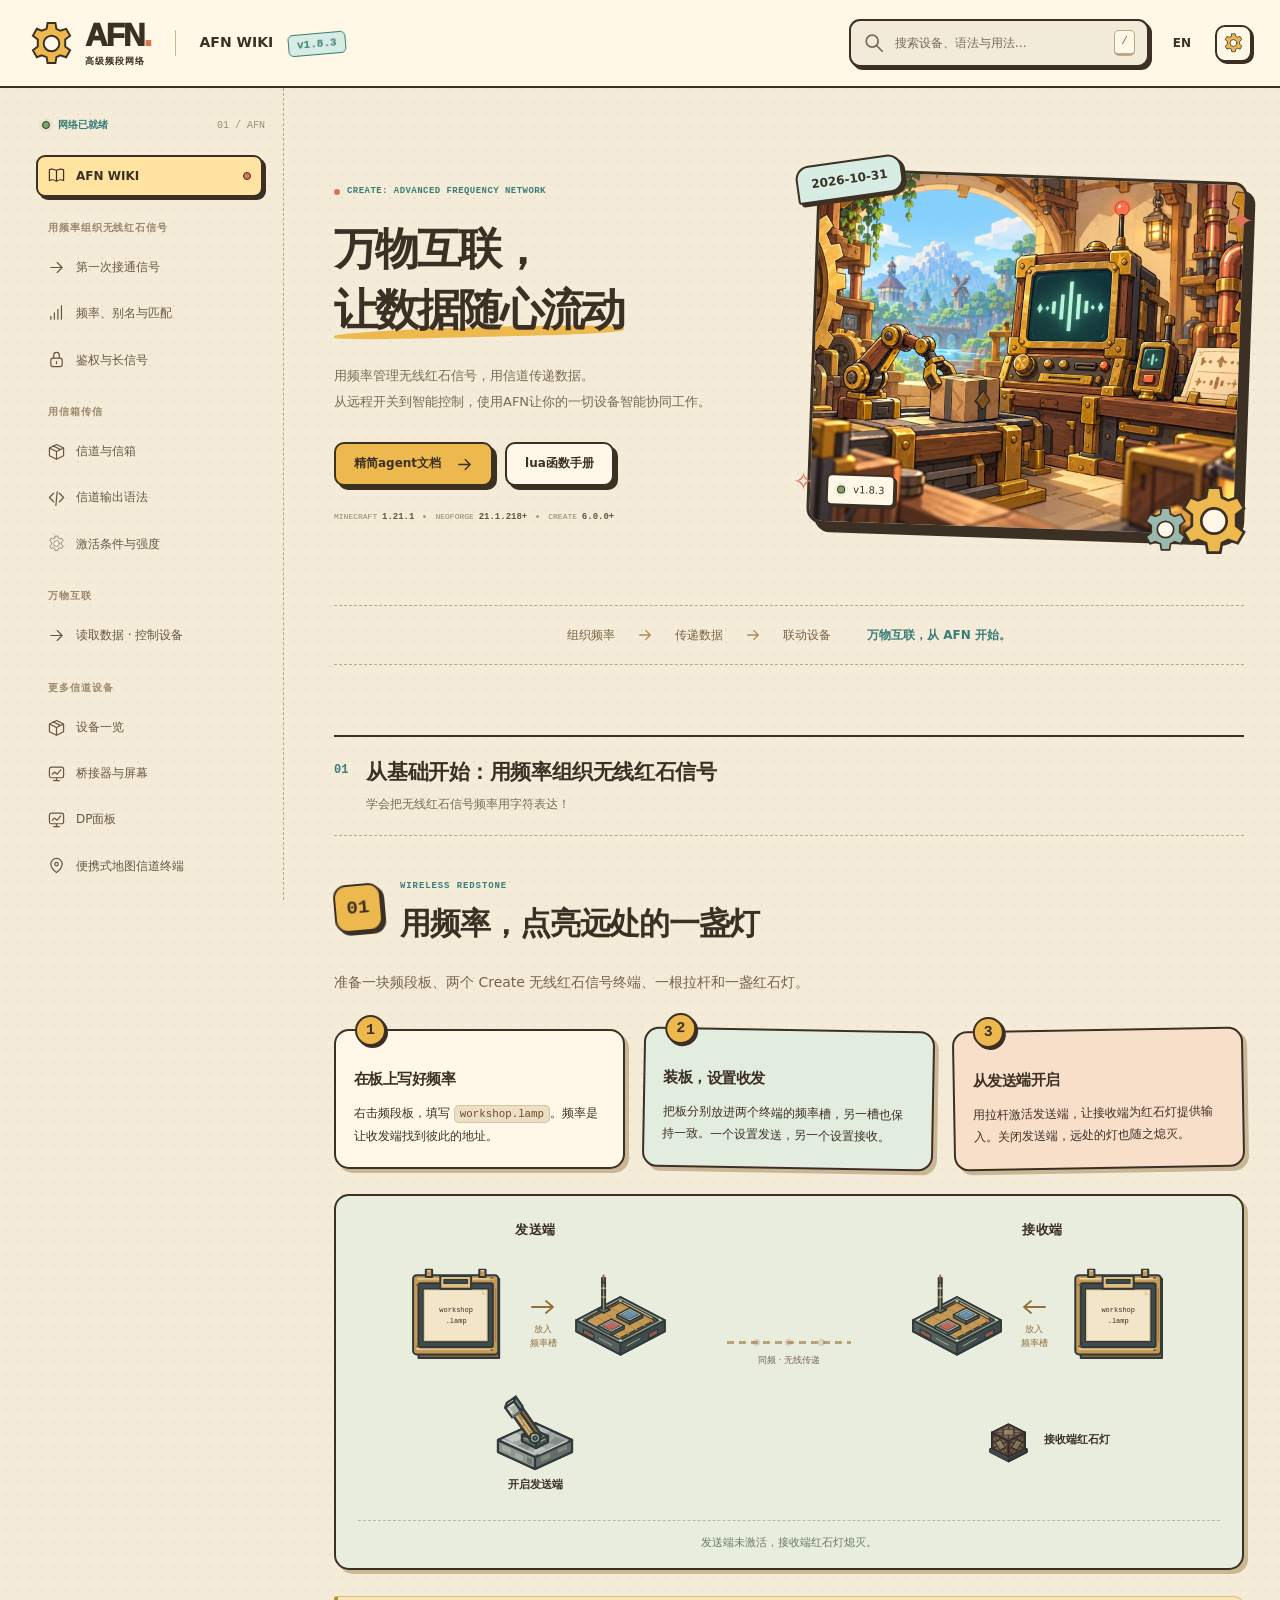
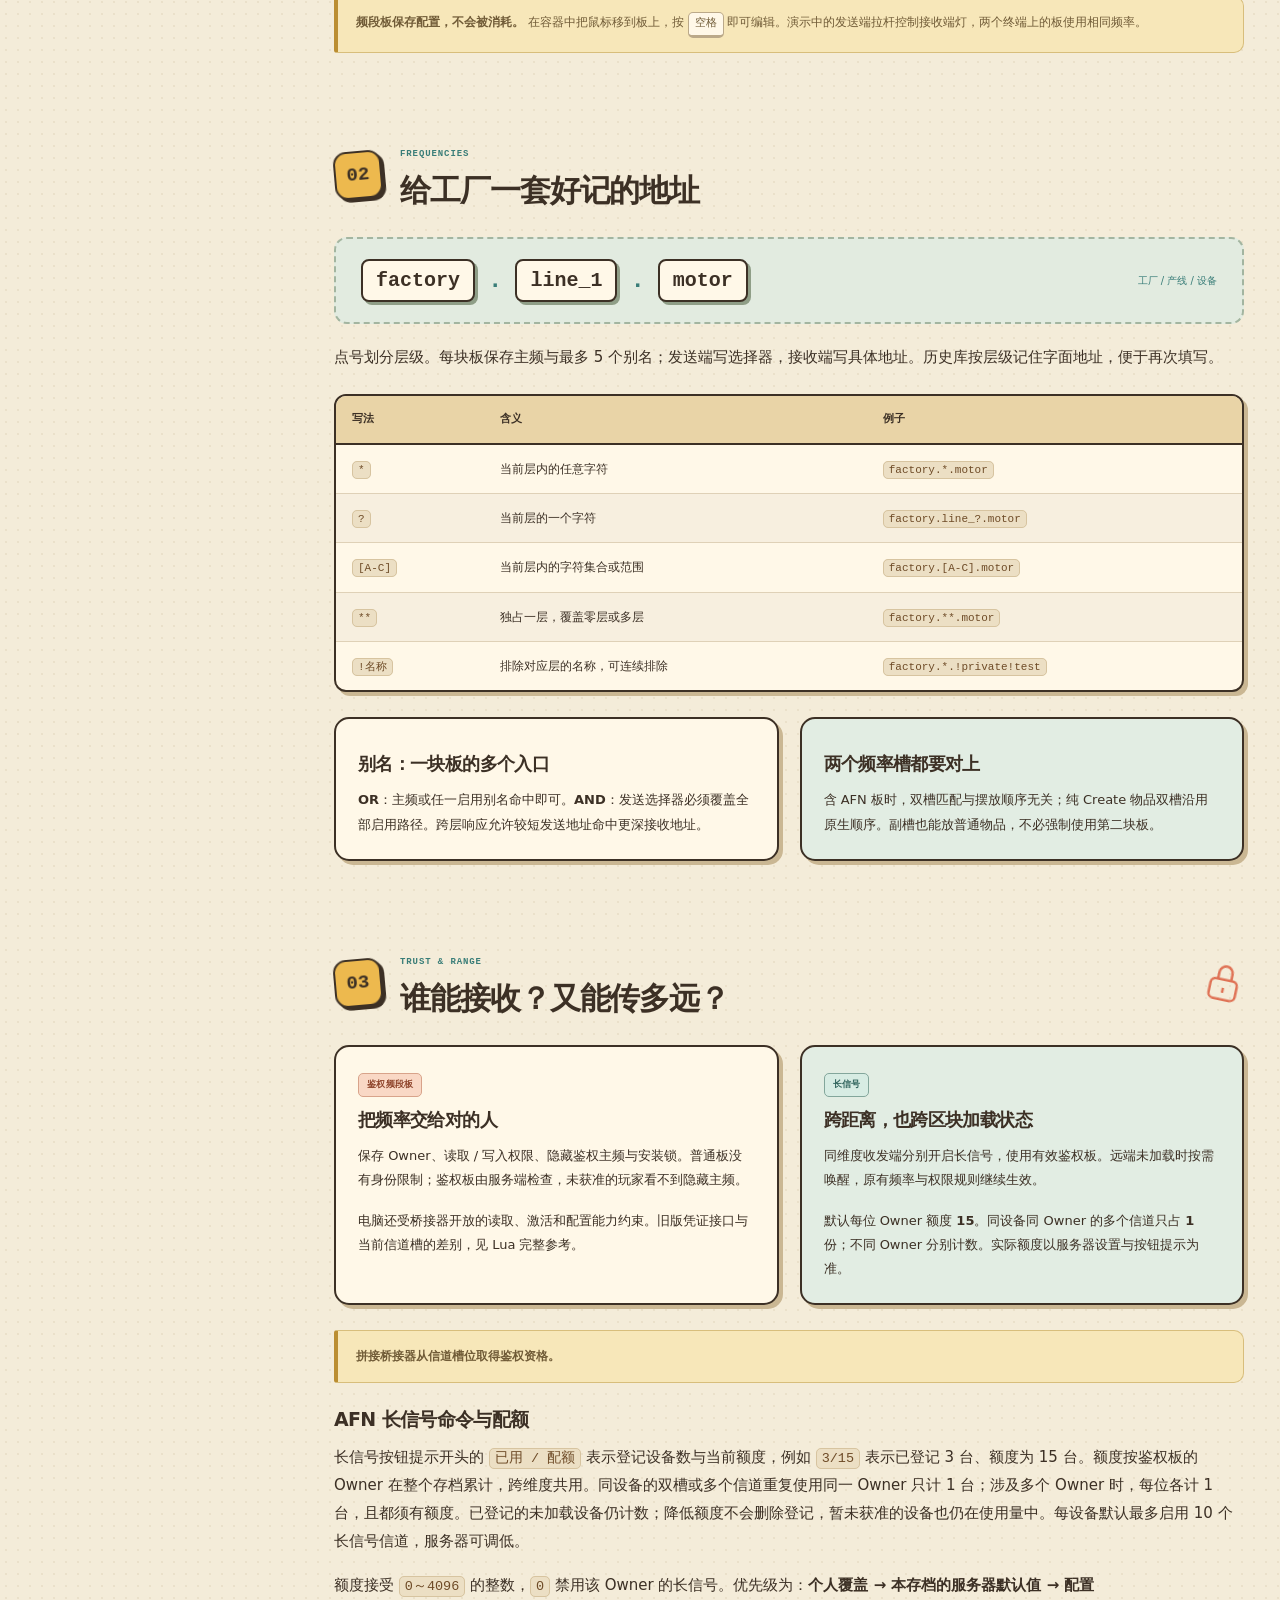
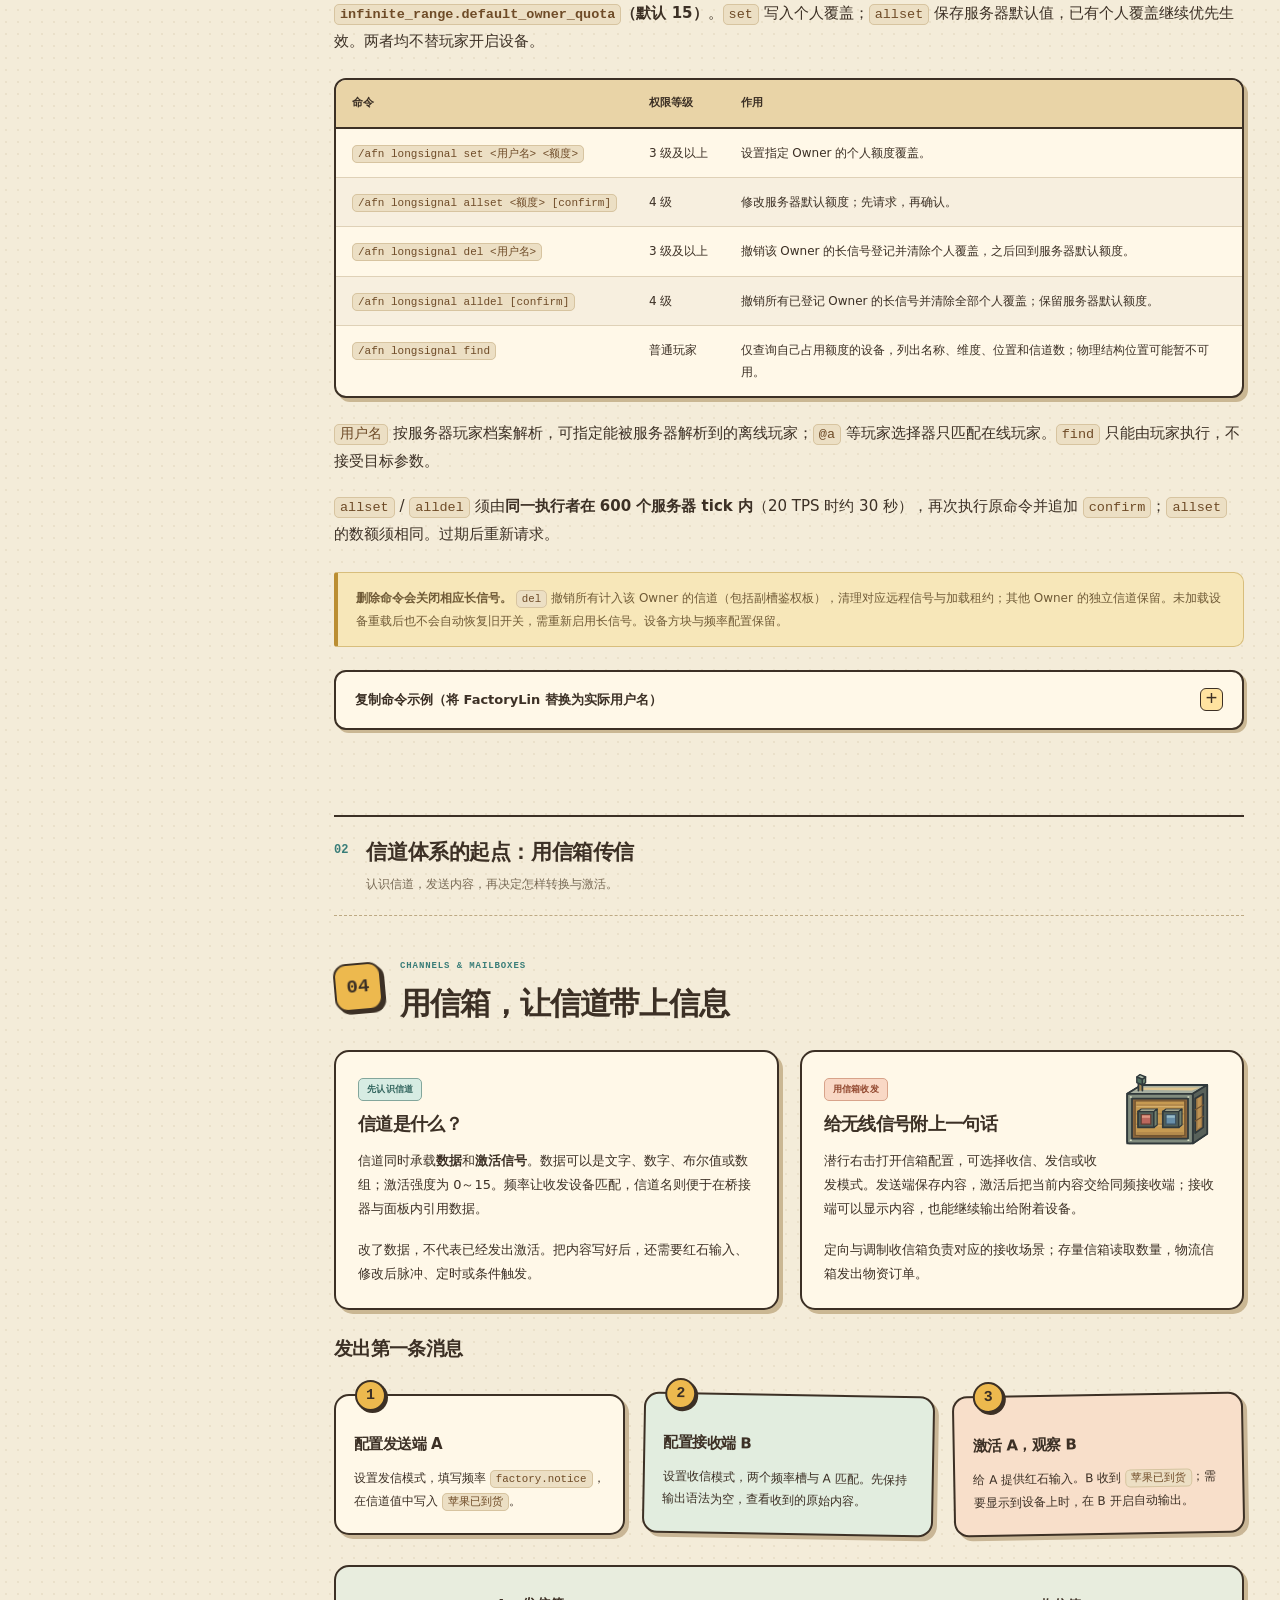
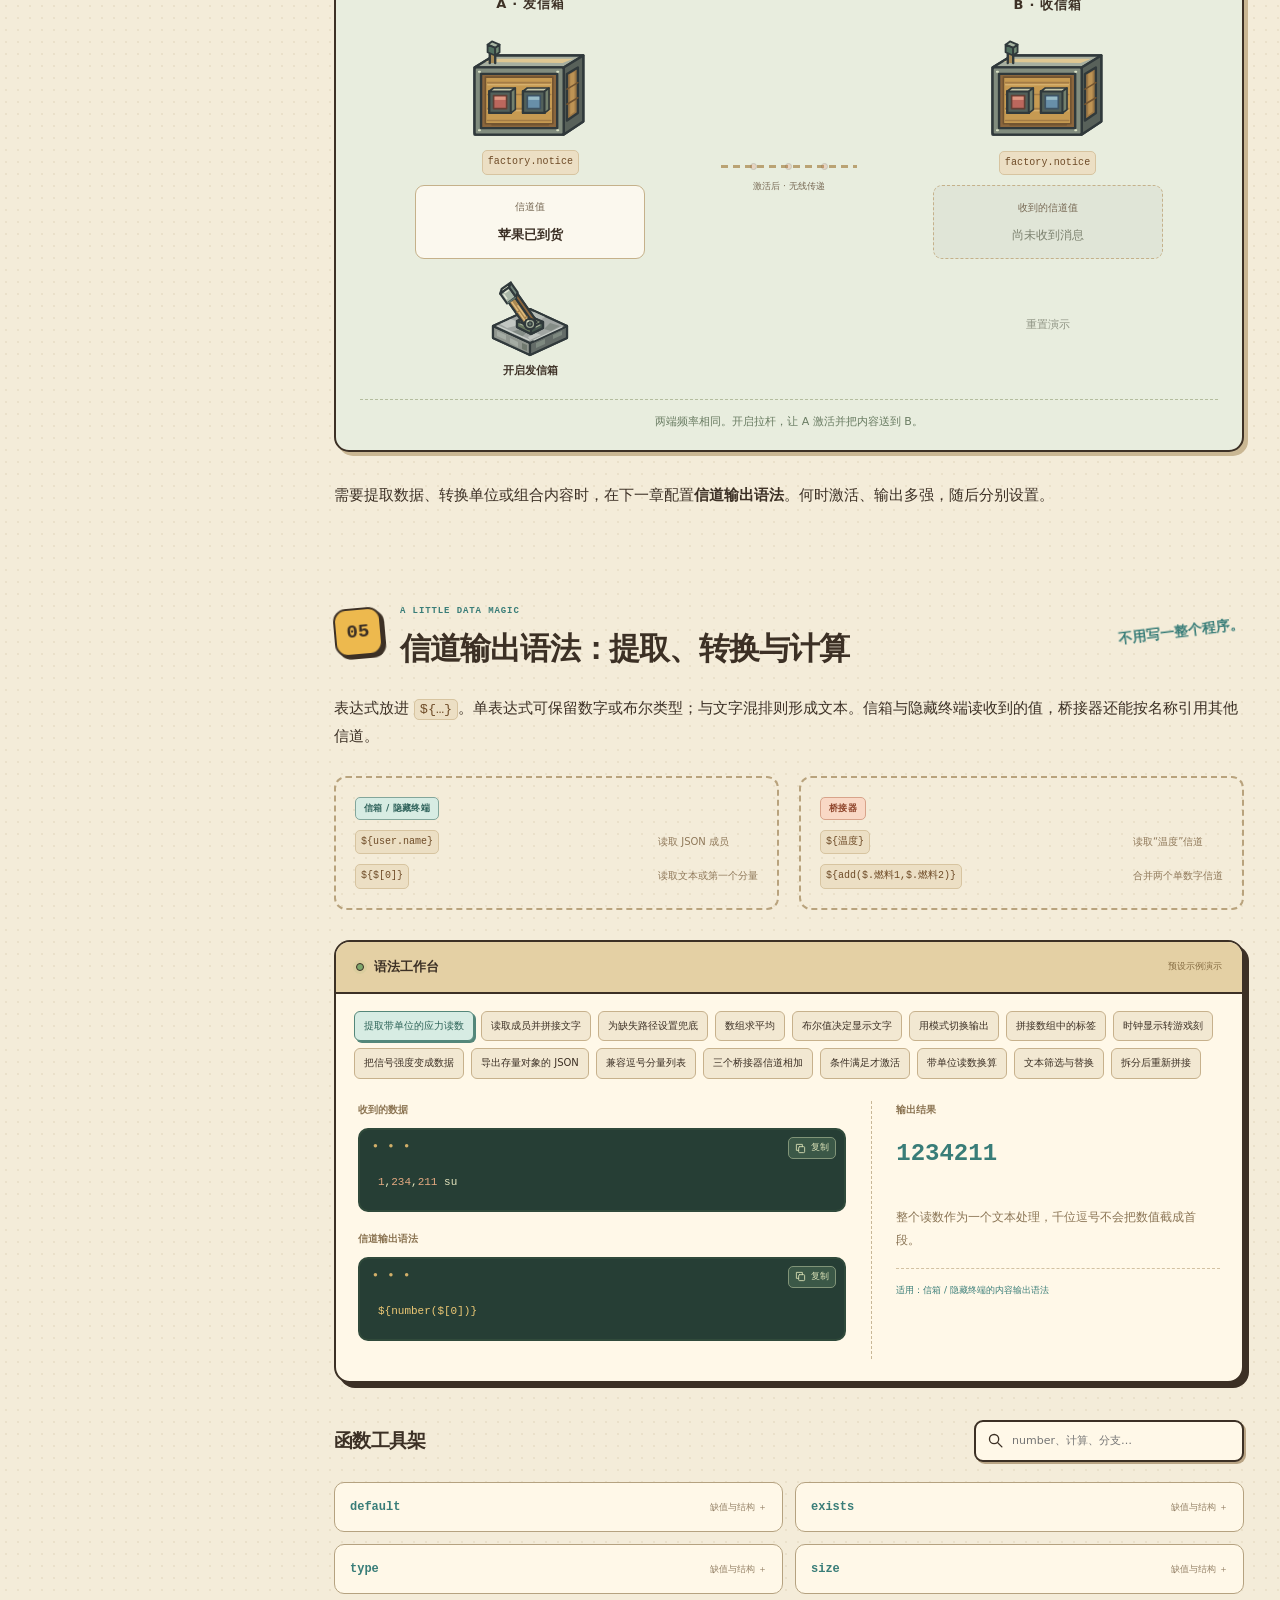
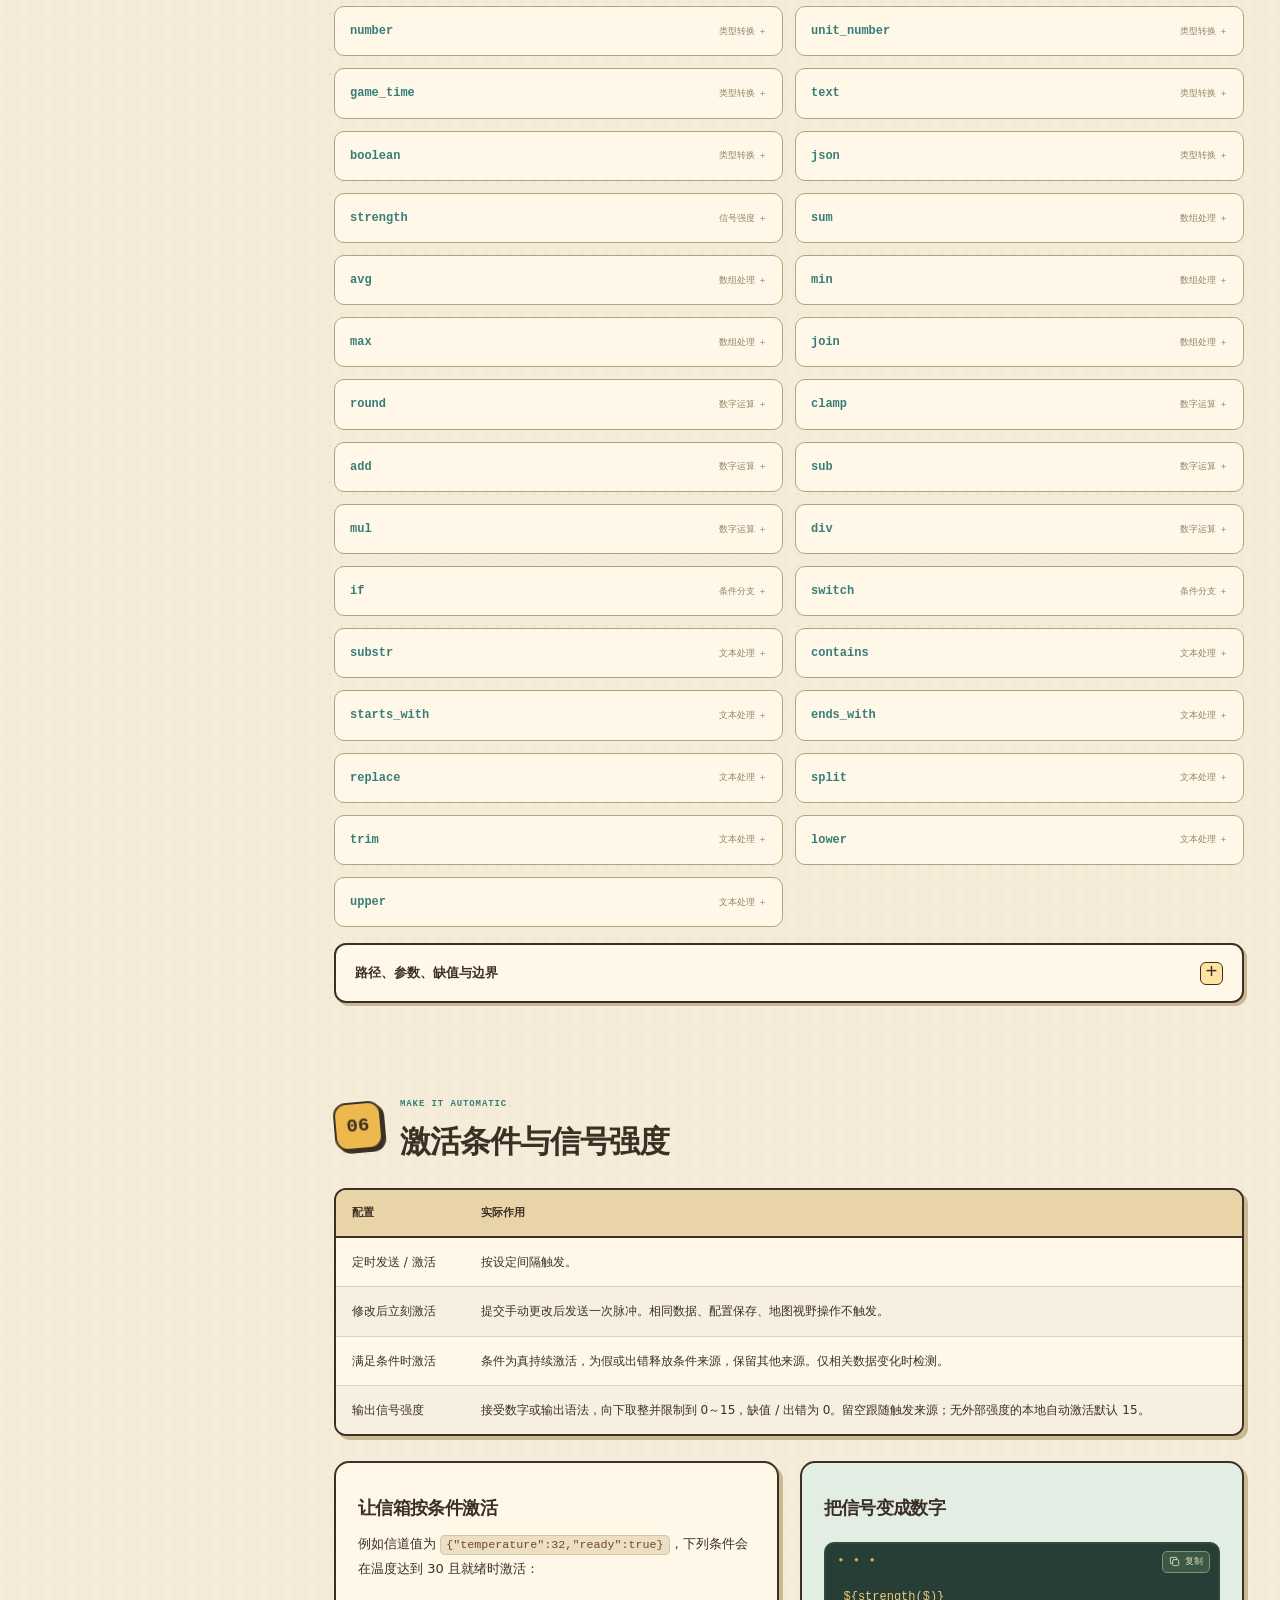
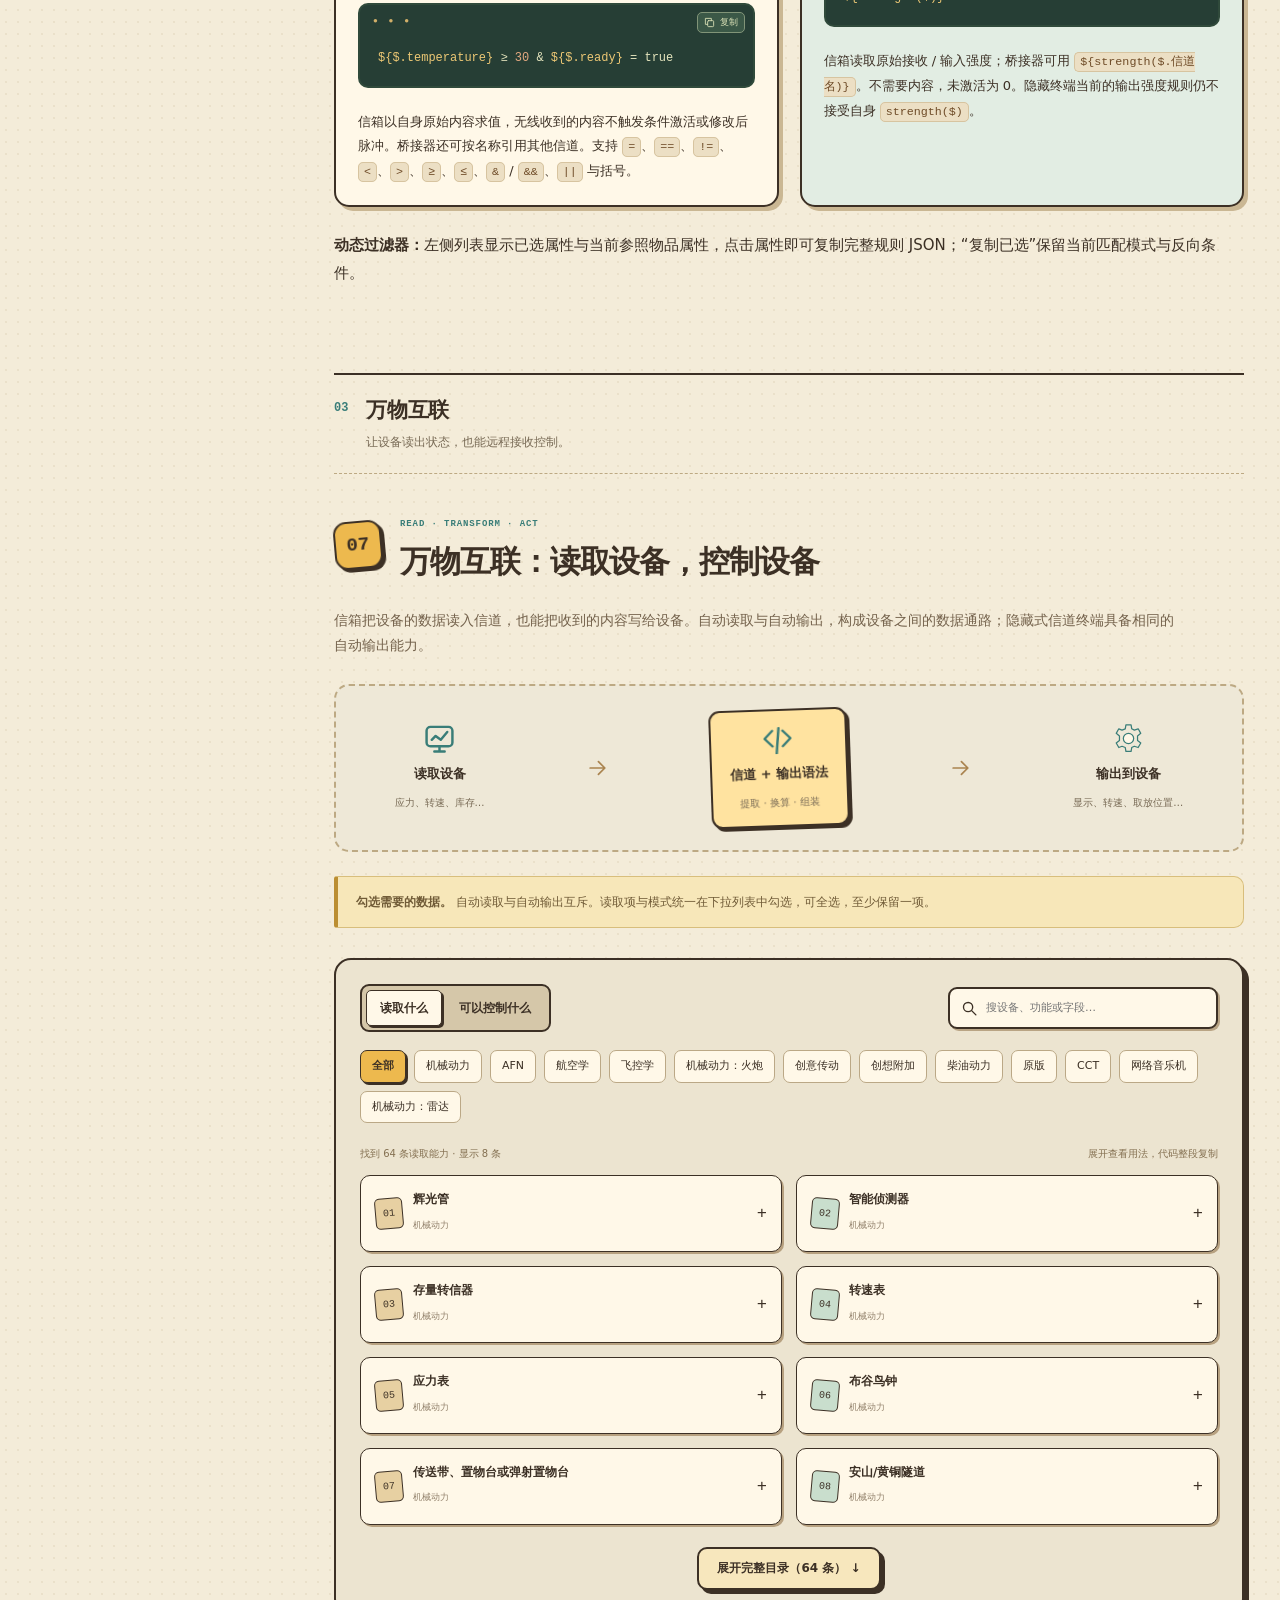
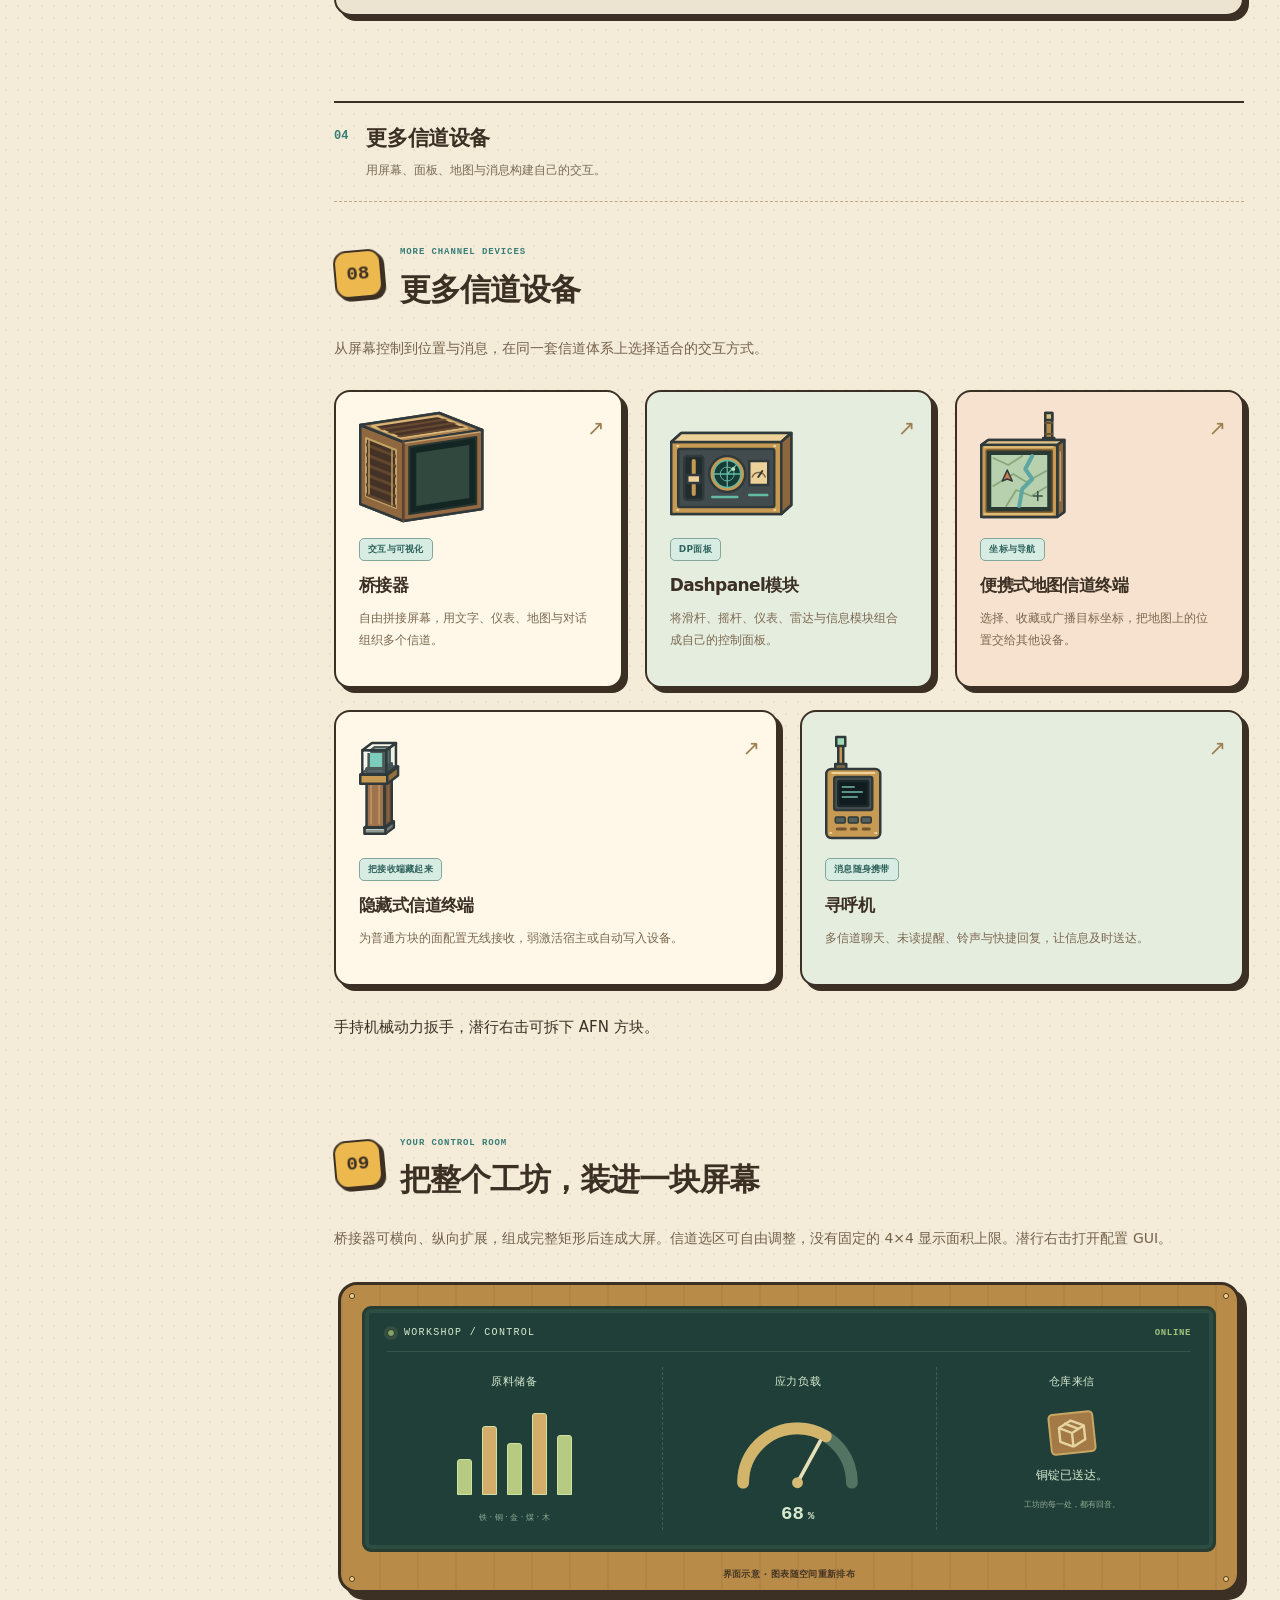
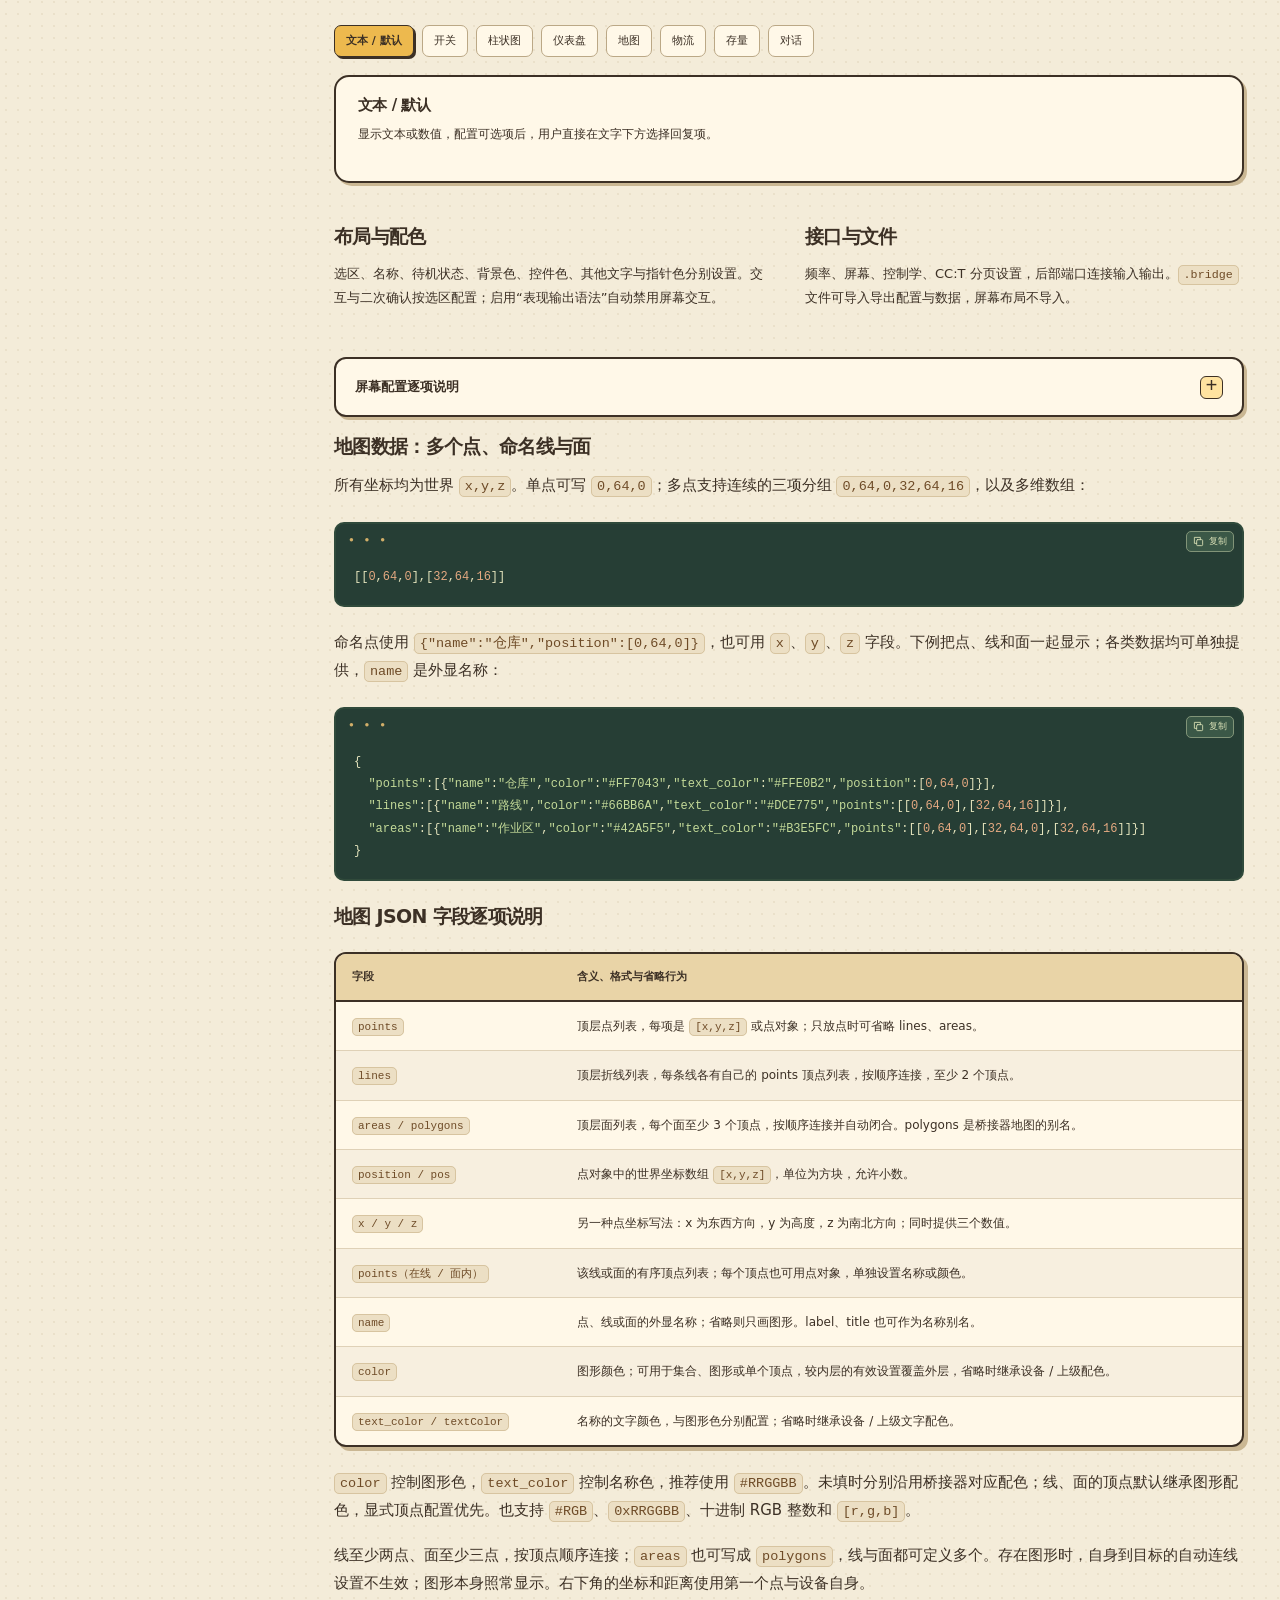
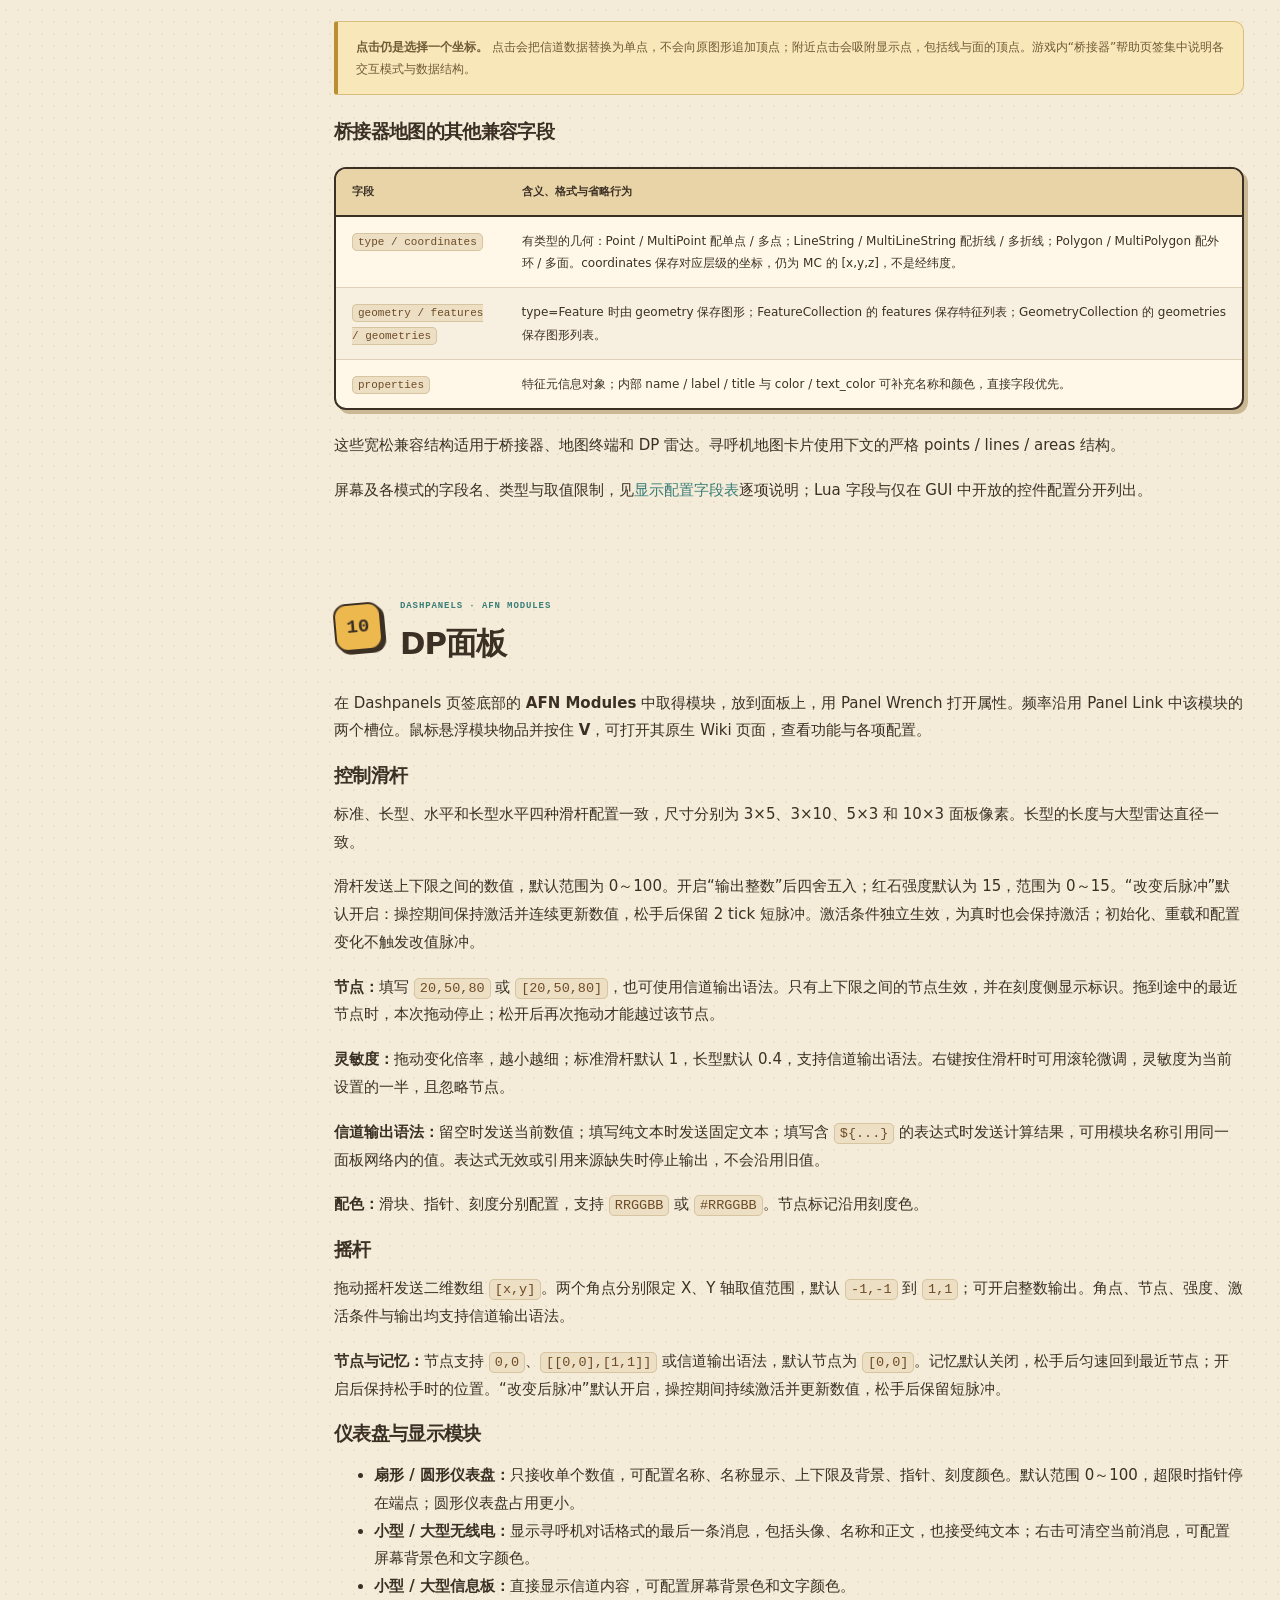
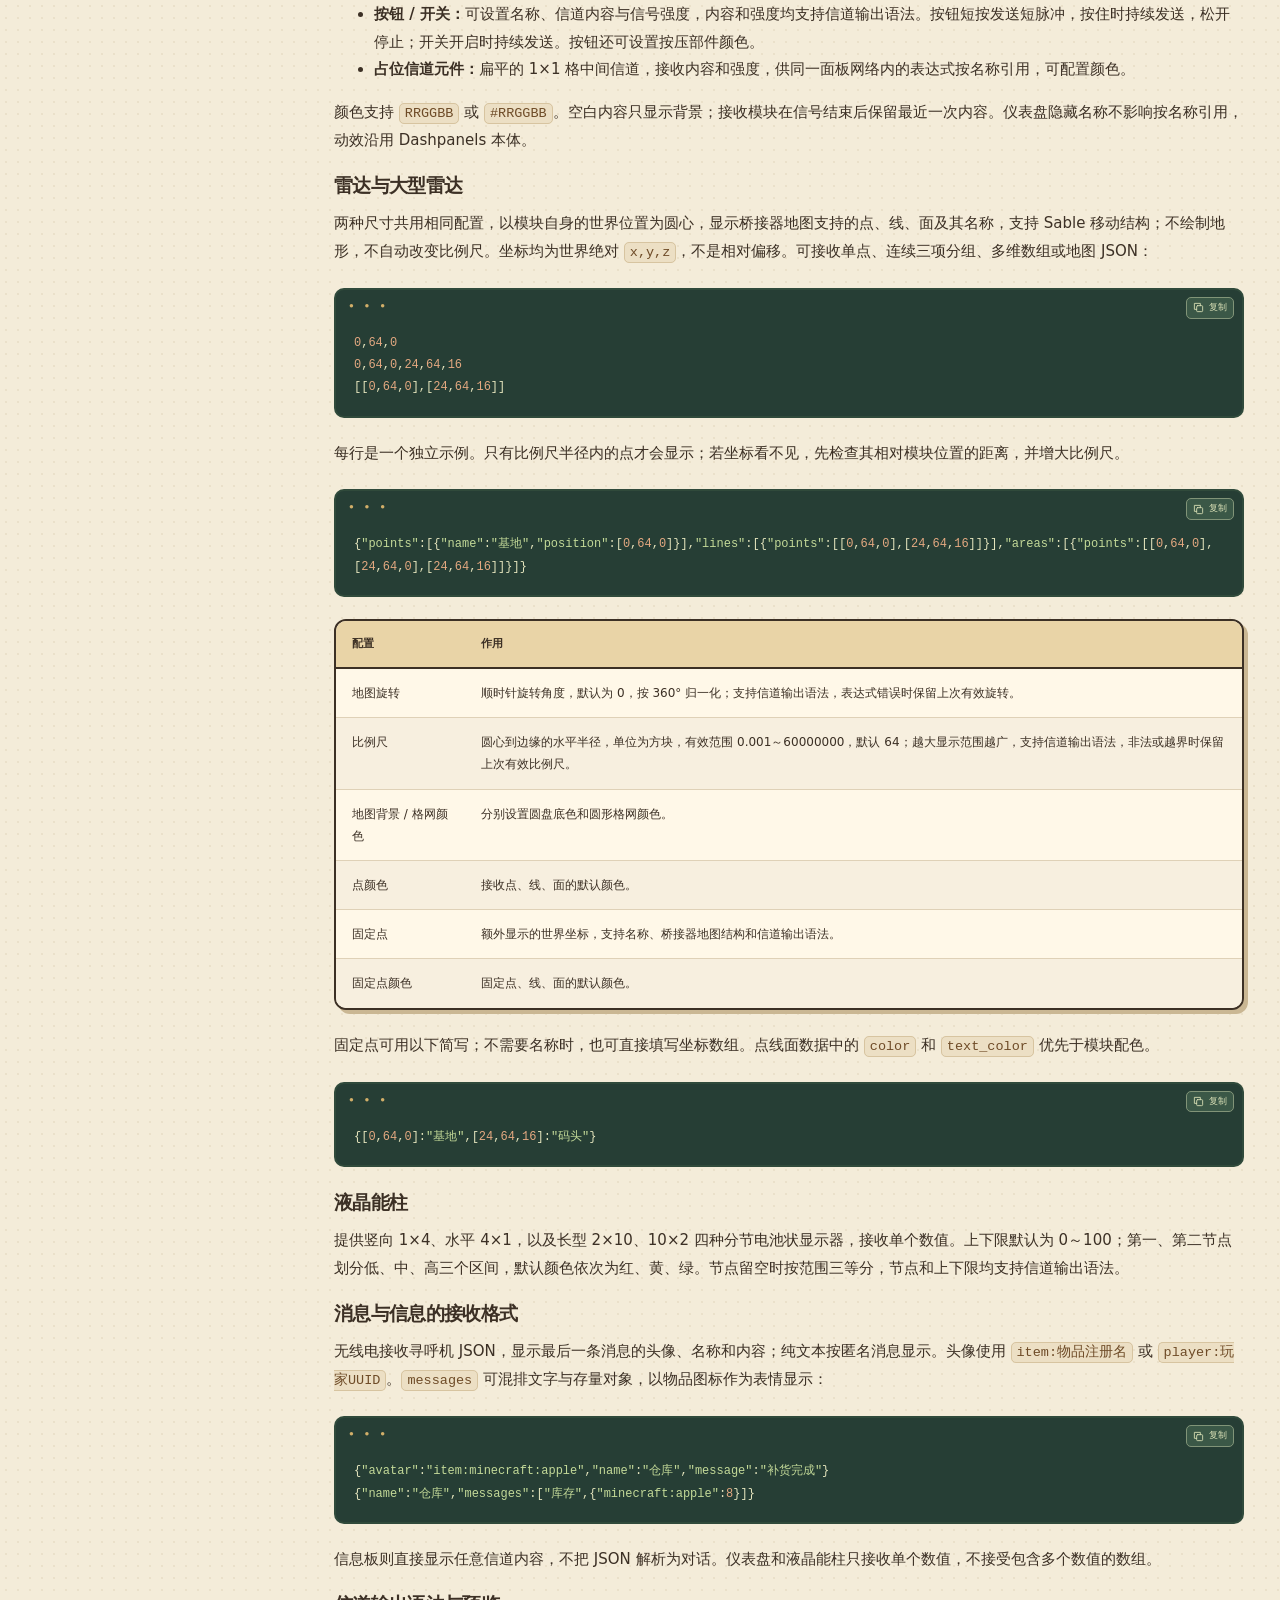
==== commit 01498393: "Remove verbose automatic-read summary" ====
--- a/index.html
+++ b/index.html
@@ -196,7 +196,6 @@
 <div class="part-heading"><span>03</span><div><b>万物互联</b><p>让设备读出状态，也能远程接收控制。</p></div></div>
 
 <section class="chapter" id="data-io" data-title="信箱 自动读取 自动输出 输入设备 输出设备 机械配置 应力表 动力臂 动力锯 工作盆 仓储链接站 仓储发报机 飞控学 导航终端 网络音乐机 唱片机 播音喇叭 机械动力火炮 固定式火炮底座 target yaw pitch fire_count 自动瞄准 Sable 创想附加 电动马达 蓄电池 FE 进度条 柴油动力 柴油引擎 模块柴油引擎 大型柴油引擎 化学炮塔 化学喷雾器 可控燃烧室 抽油机"><div class="section-heading"><span class="chapter-number">07</span><div><span class="eyebrow">READ · TRANSFORM · ACT</span><h2>万物互联：读取设备，控制设备</h2></div></div><p class="section-intro">信箱把设备的数据读入信道，也能把收到的内容写给设备。自动读取与自动输出，构成设备之间的数据通路；隐藏式信道终端具备相同的自动输出能力。</p><div class="io-flow"><div><svg class="icon"><use href="#i-screen"/></svg><b>读取设备</b><small>应力、转速、库存…</small></div><svg class="icon"><use href="#i-arrow"/></svg><div class="flow-core"><svg class="icon"><use href="#i-code"/></svg><b>信道 + 输出语法</b><small>提取 · 换算 · 组装</small></div><svg class="icon"><use href="#i-arrow"/></svg><div><svg class="icon"><use href="#i-gear"/></svg><b>输出到设备</b><small>显示、转速、取放位置…</small></div></div><aside class="note"><b>勾选需要的数据。</b> 自动读取与自动输出互斥。读取项与模式统一在下拉列表中勾选，可全选，至少保留一项。</aside>
-<p>单选保留原始文本；多选输出 JSON，键优先用字段名，如“总应力容量”，用 <code>${$.总应力容量}</code> 读取。重名时加来源前缀，空白与标点改为下划线。数字、布尔值及标准 JSON 对象、数组保留类型，其他内容作为字符串。多选结果超过 1024 个字符或 4096 字节时输出 <code>{"error":"content_limit"}</code>，不截断 JSON。进度条统一读取为可复制的 20 格文本条与百分比，例如 <code>[#####---------------] 25%</code>；需要计算时选择数值或百分比读数。</p>
 
 <div class="catalog-shell"><div class="catalog-toolbar"><div class="segmented" id="io-tabs" role="tablist" aria-label="读写方向"><button type="button" class="active" role="tab" aria-selected="true" data-io="read">读取什么</button><button type="button" role="tab" aria-selected="false" data-io="write">可以控制什么</button></div><label class="catalog-search"><svg class="icon"><use href="#i-search"/></svg><input id="device-search" type="search" placeholder="搜设备、功能或字段…" aria-label="搜索输入输出设备"></label></div><div class="filter-chips" id="device-groups" aria-label="按模组筛选"></div><div class="catalog-meta"><span id="device-count" role="status"></span><span>展开查看用法，代码整段复制</span></div><div id="device-catalog" class="device-catalog"></div><p class="empty-state" id="device-empty" hidden>没有找到这项能力。试试设备名称或字段关键词。</p><button class="button catalog-expand" id="catalog-expand">展开完整目录 ↓</button></div>
 </section>
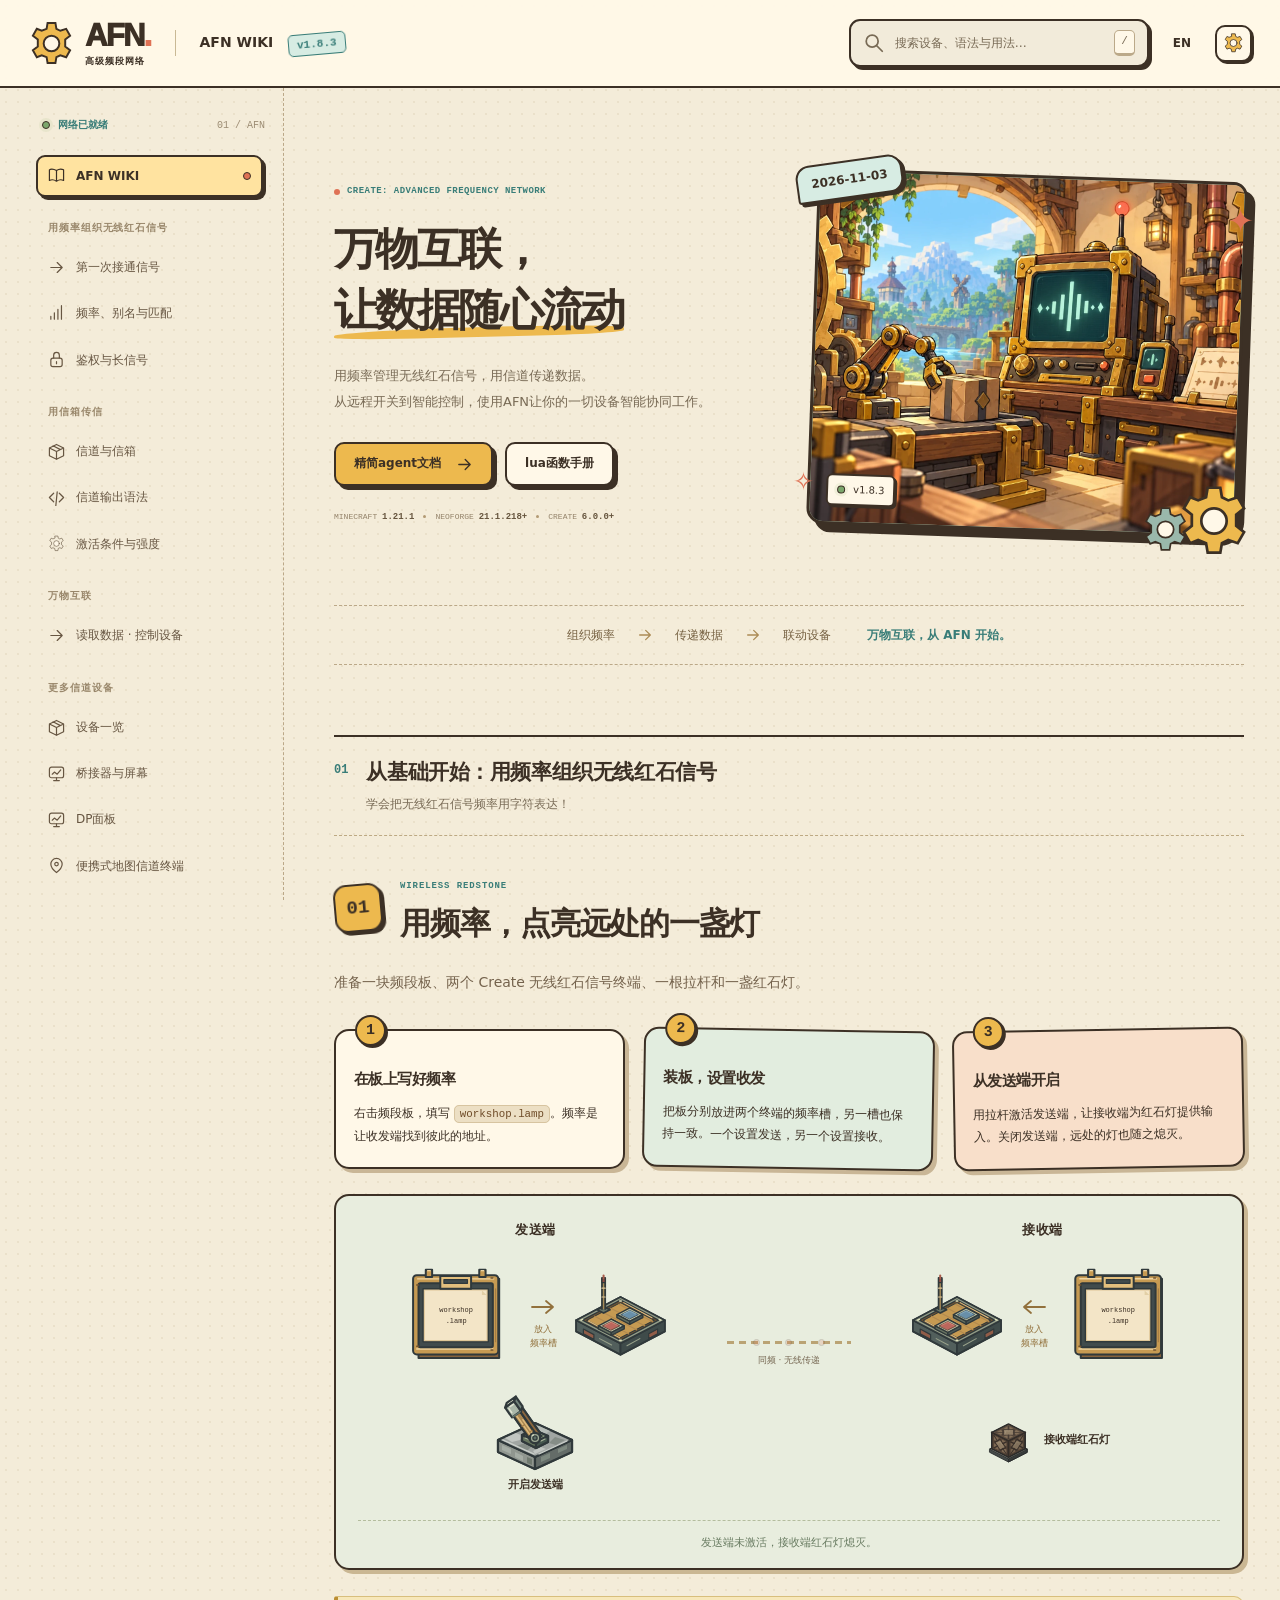
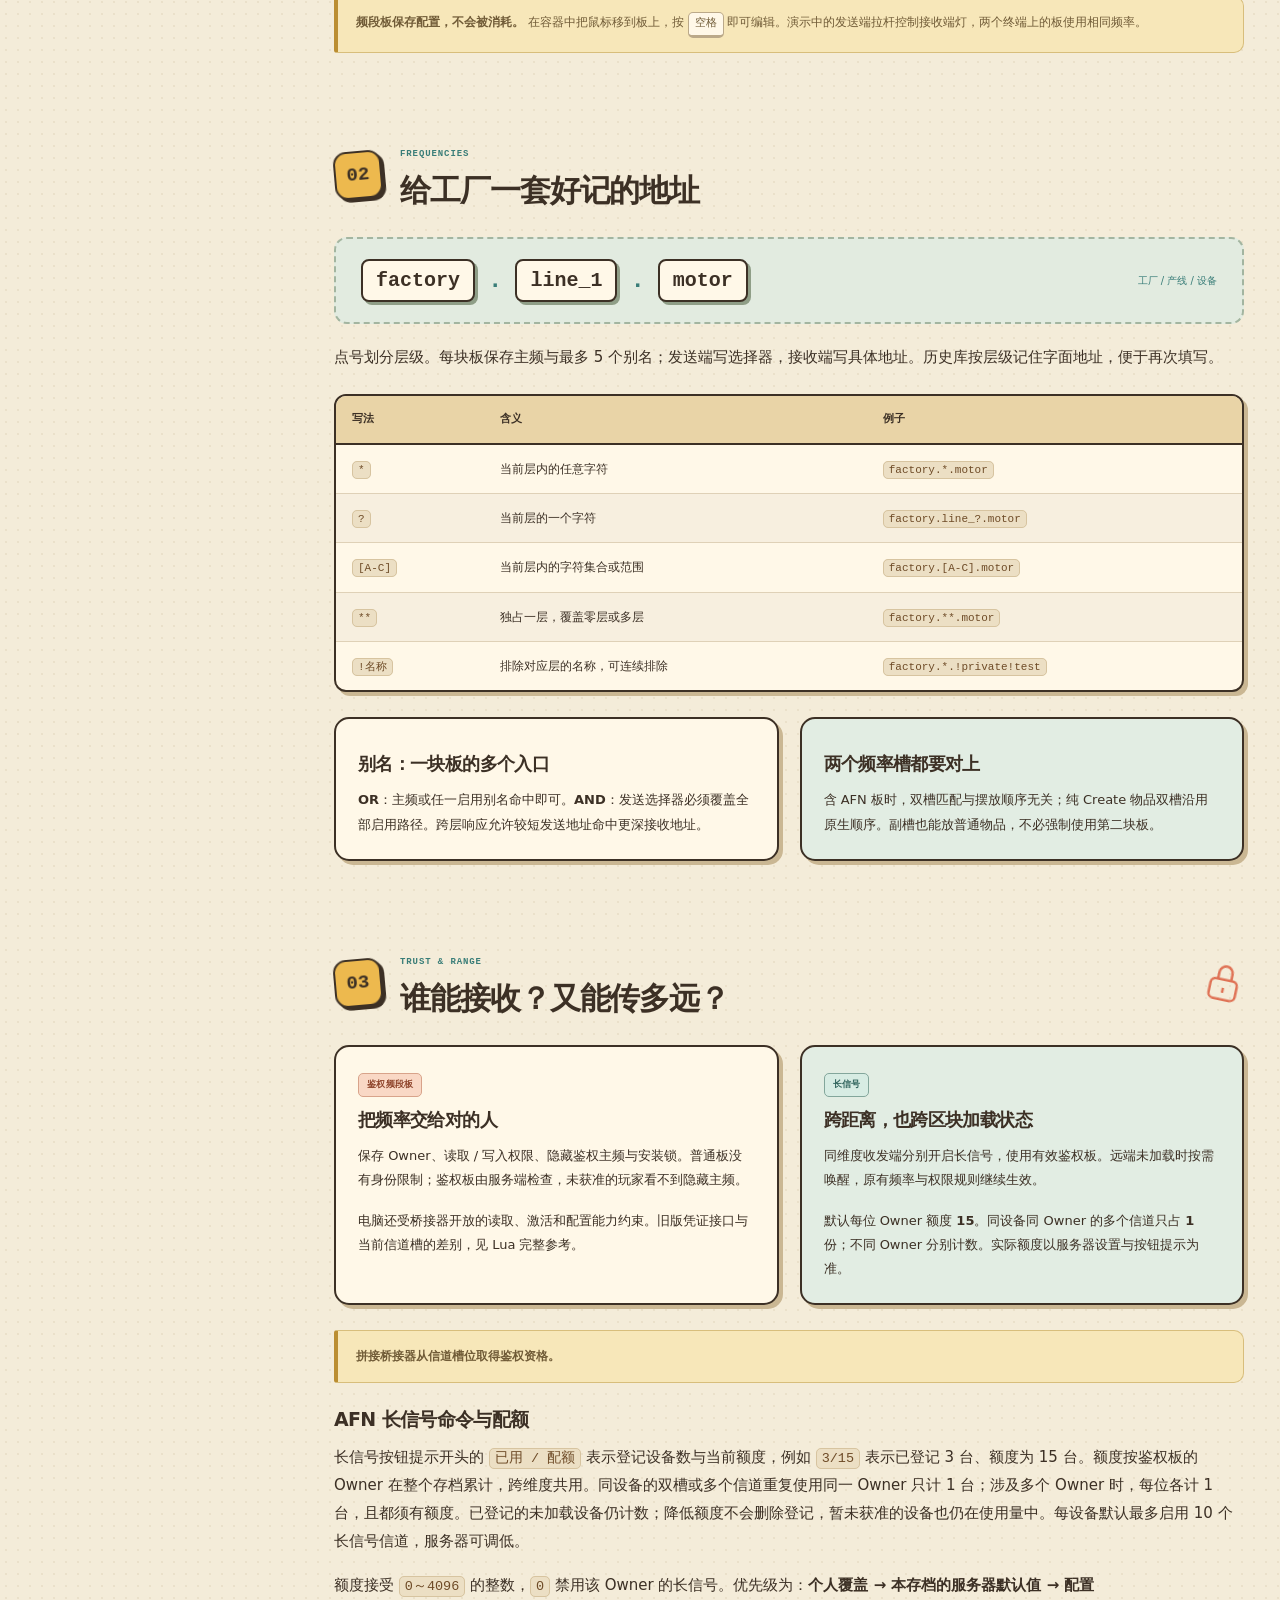
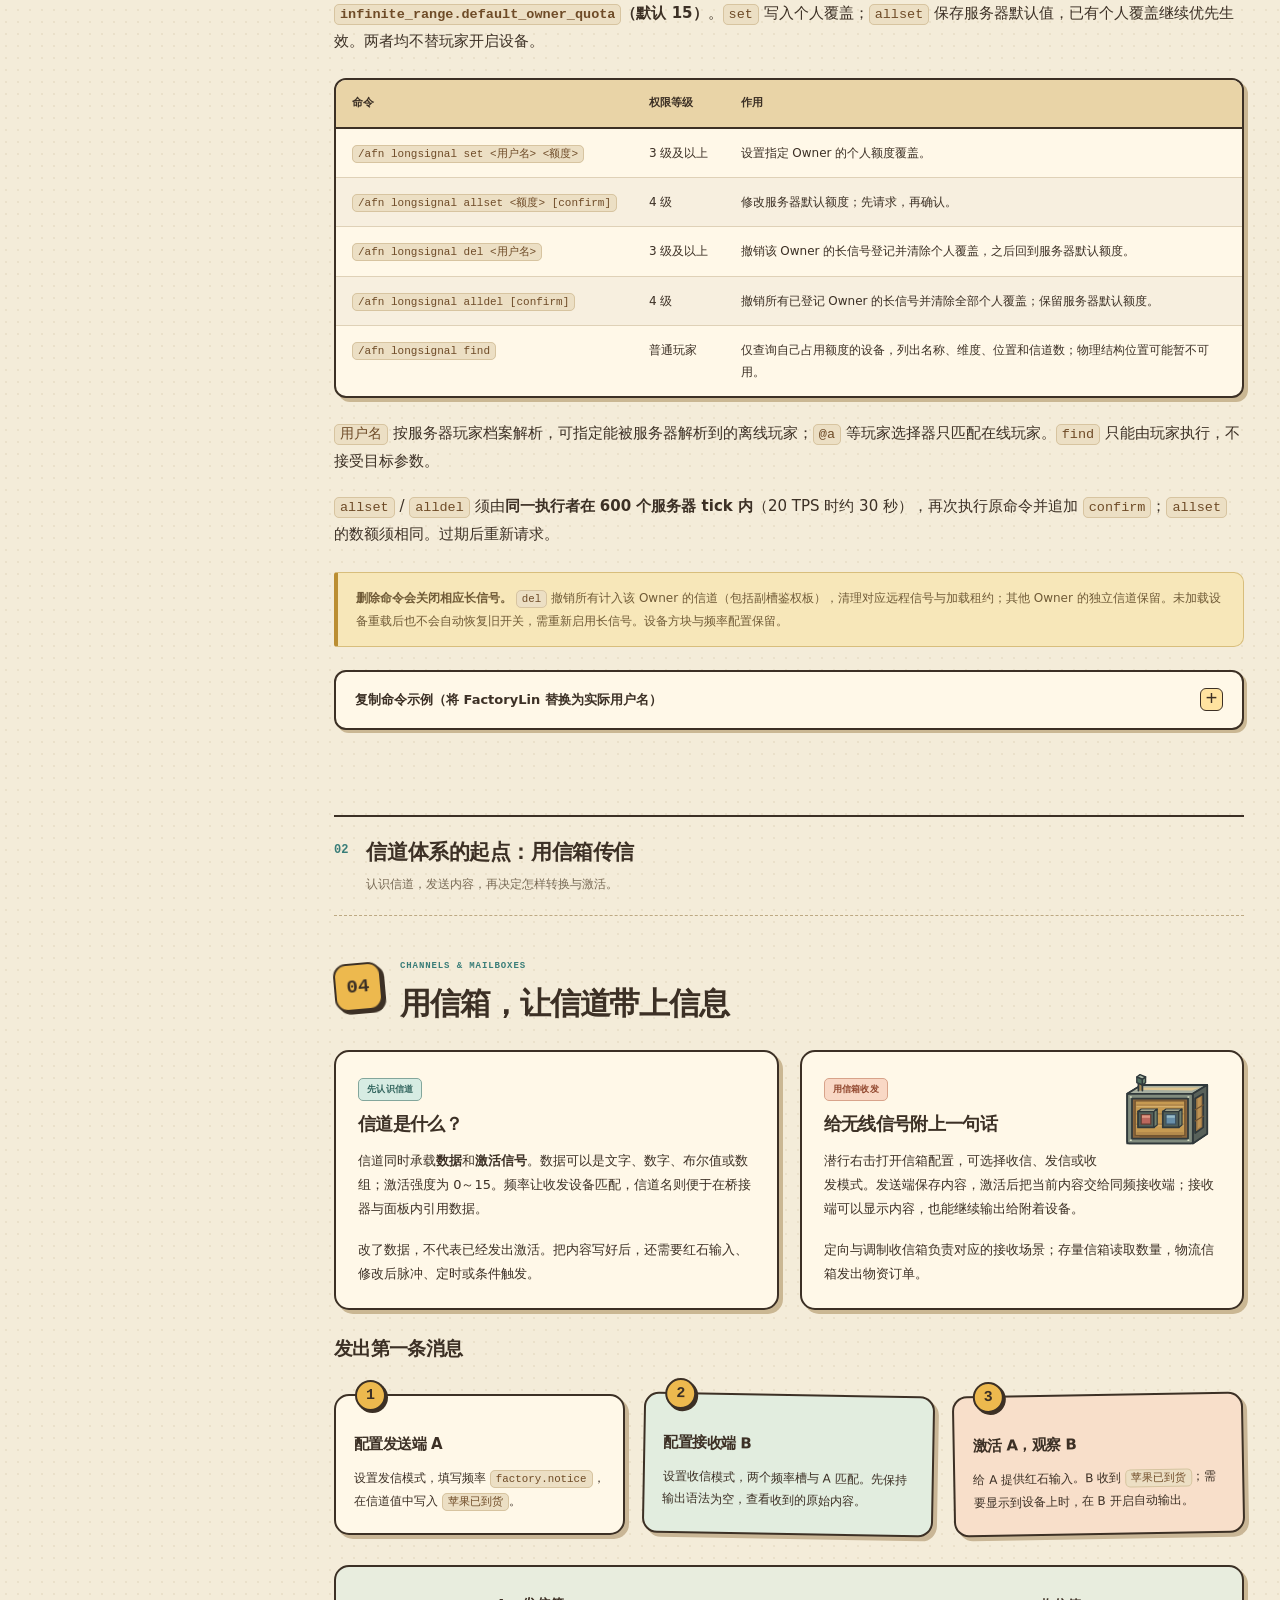
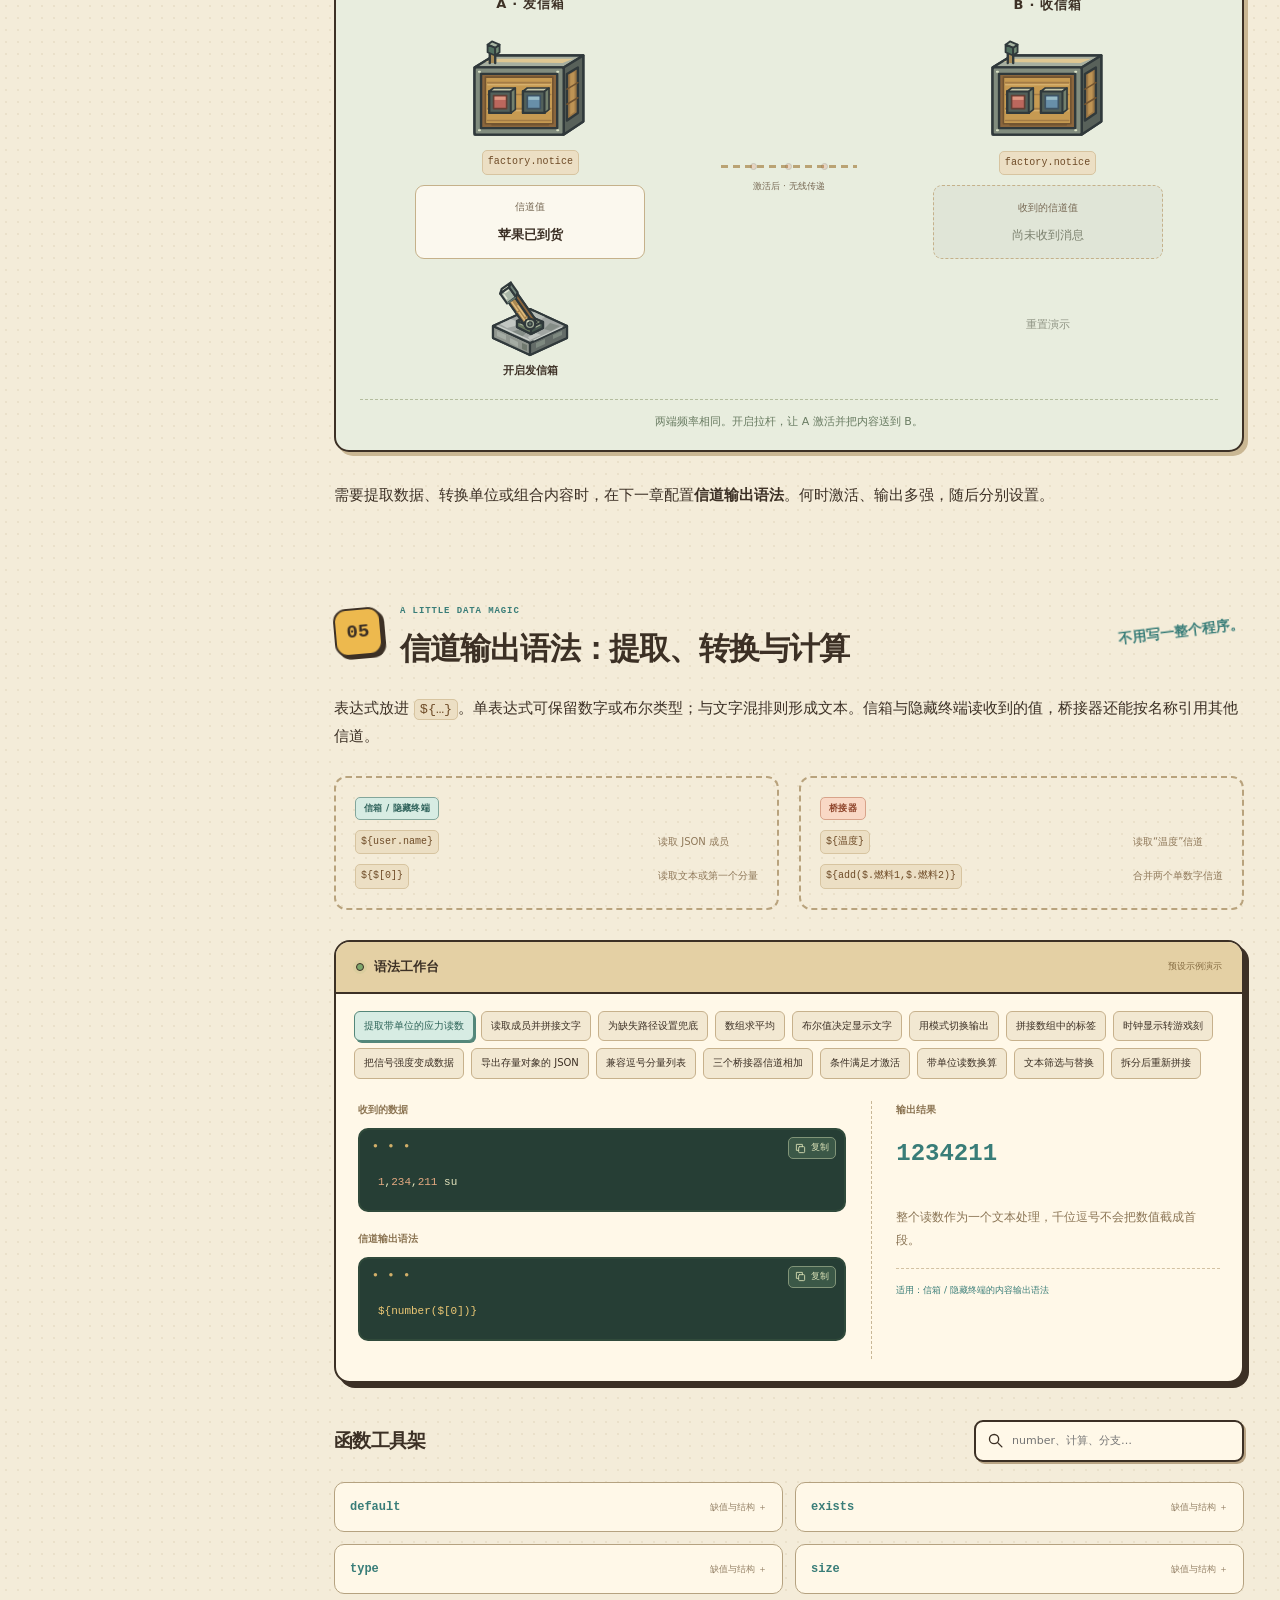
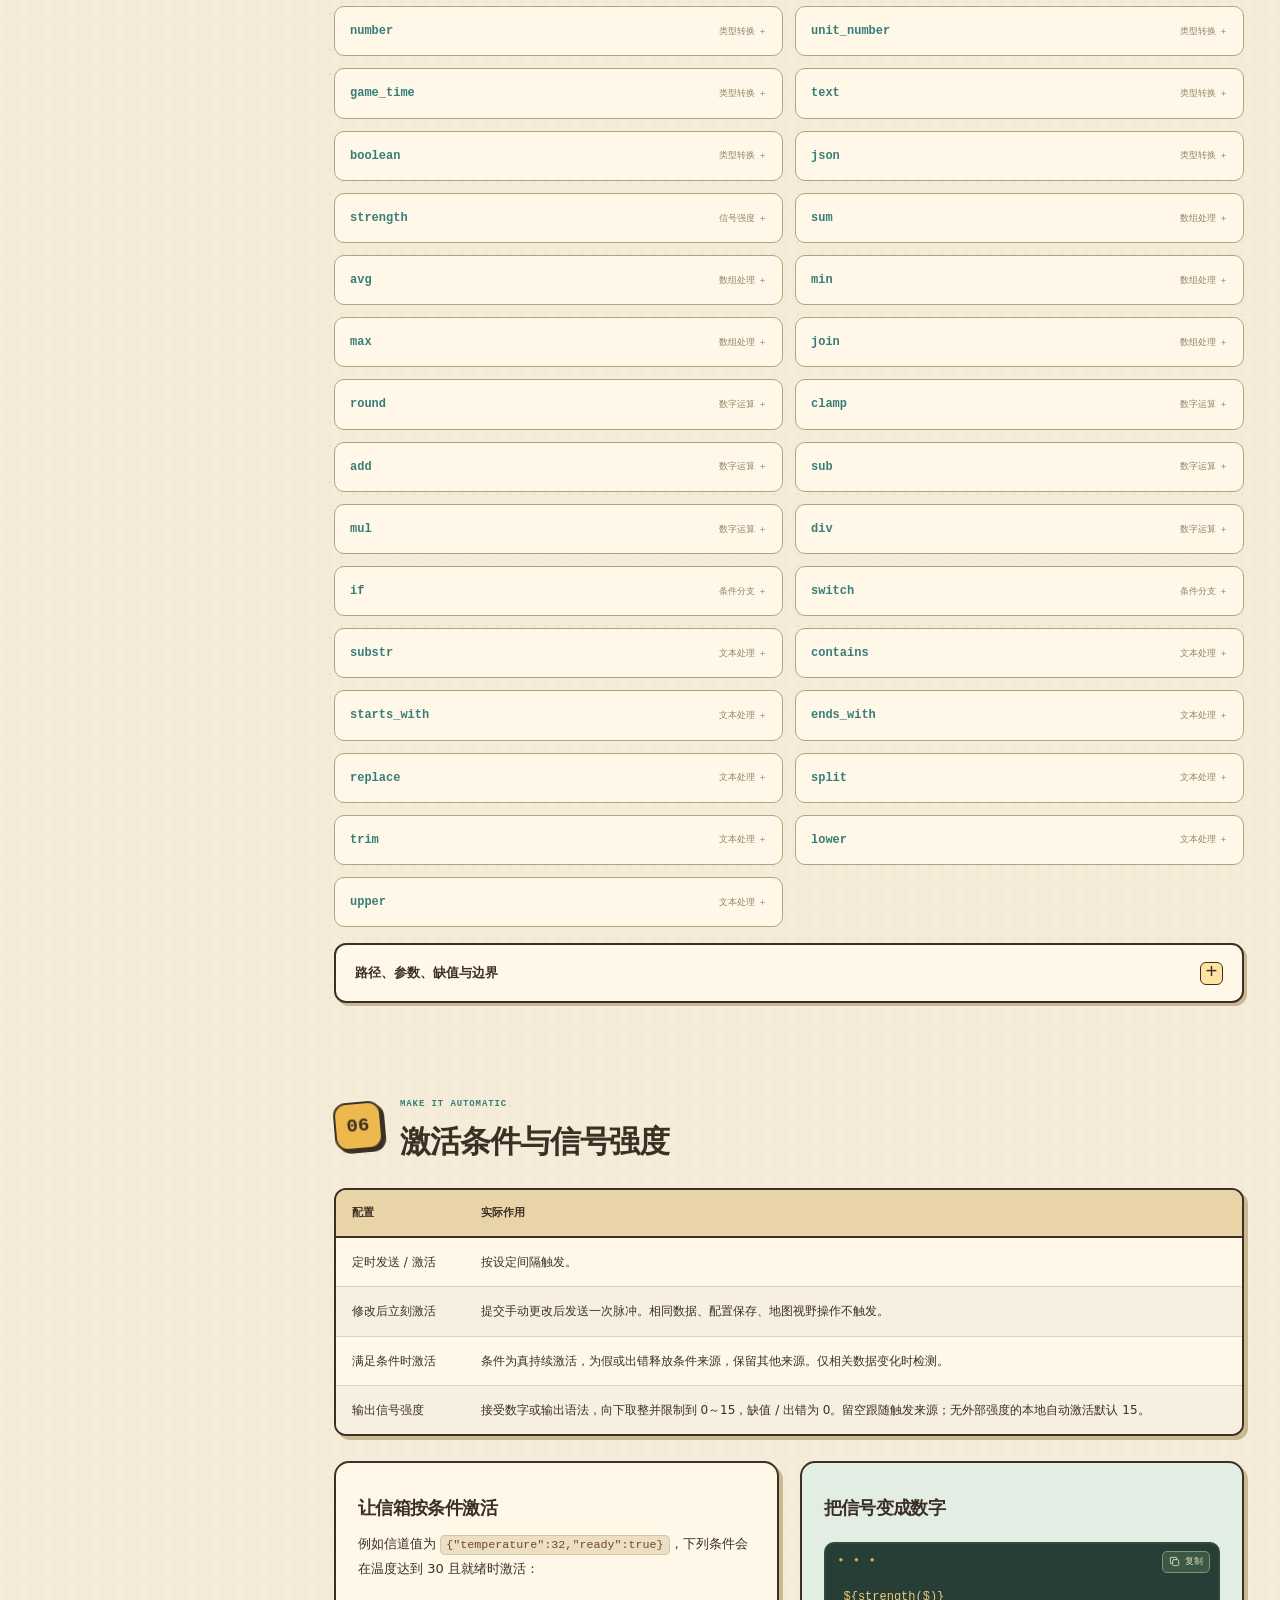
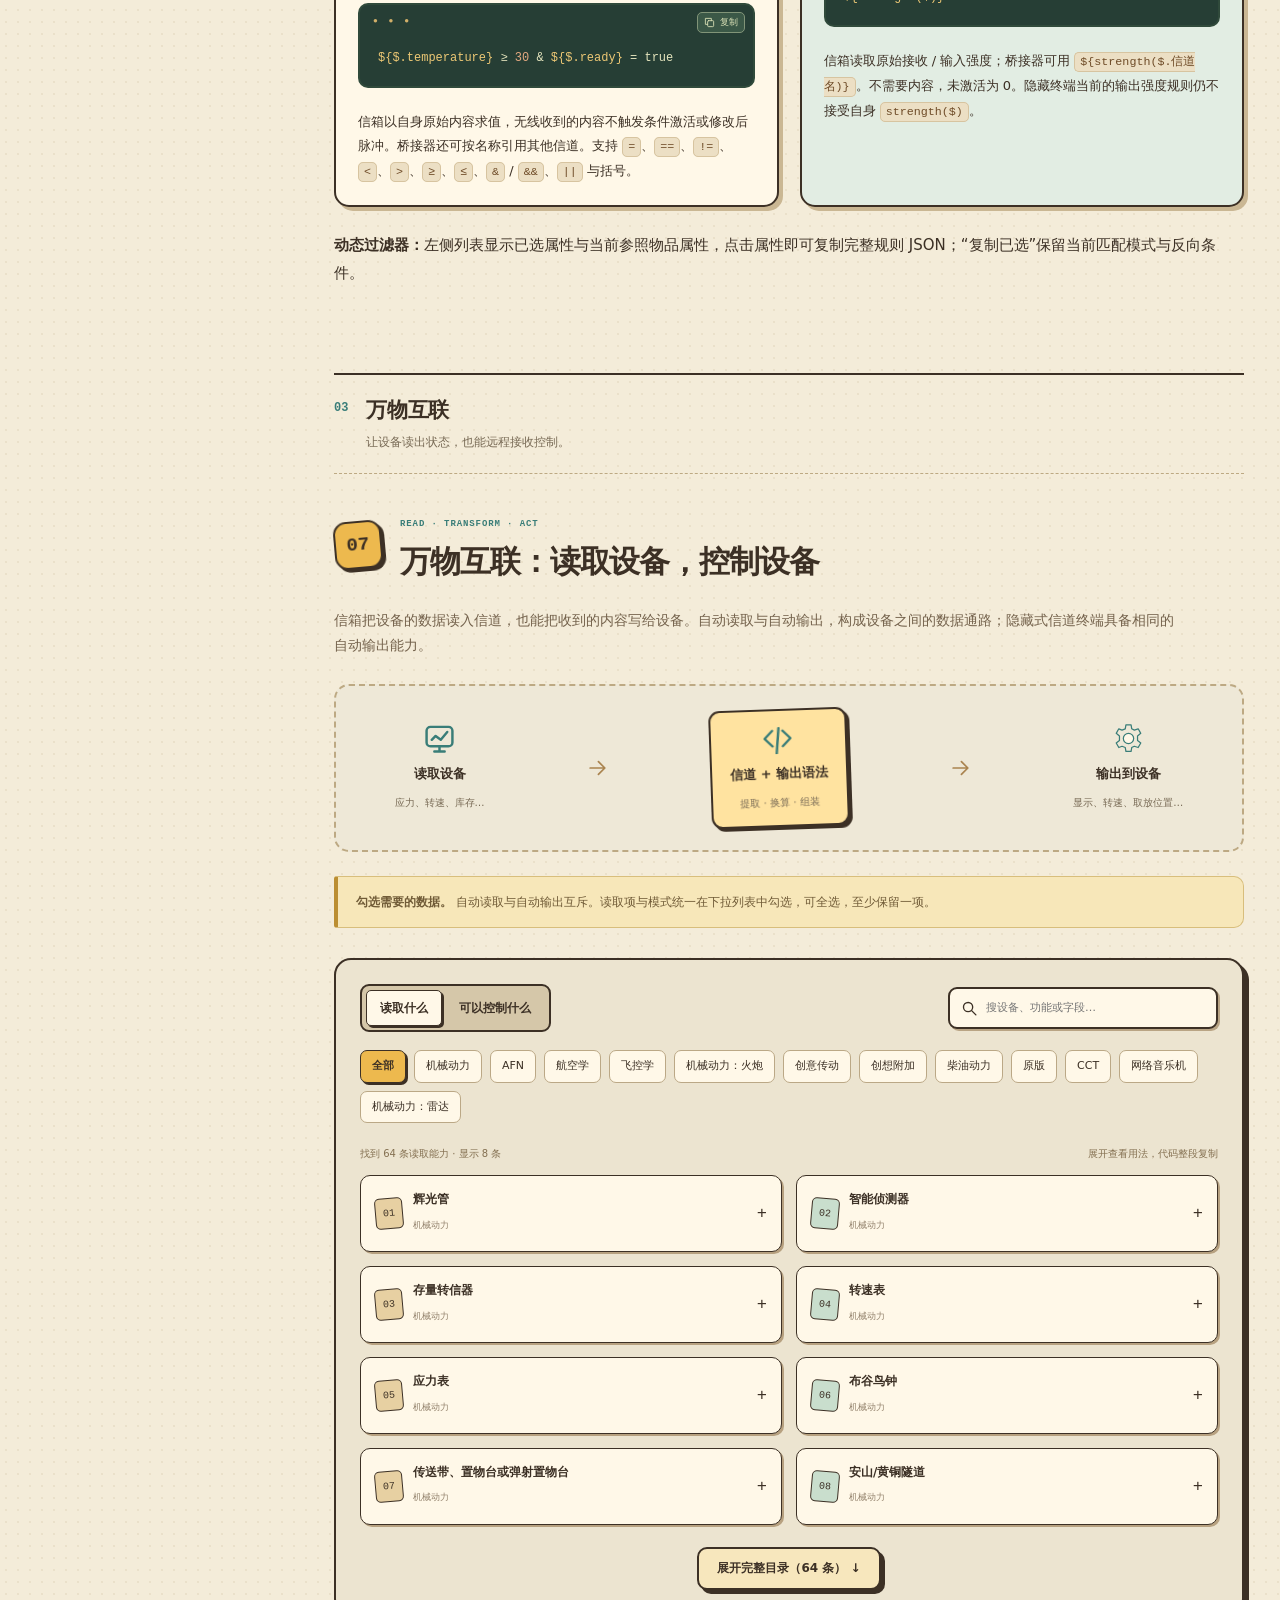
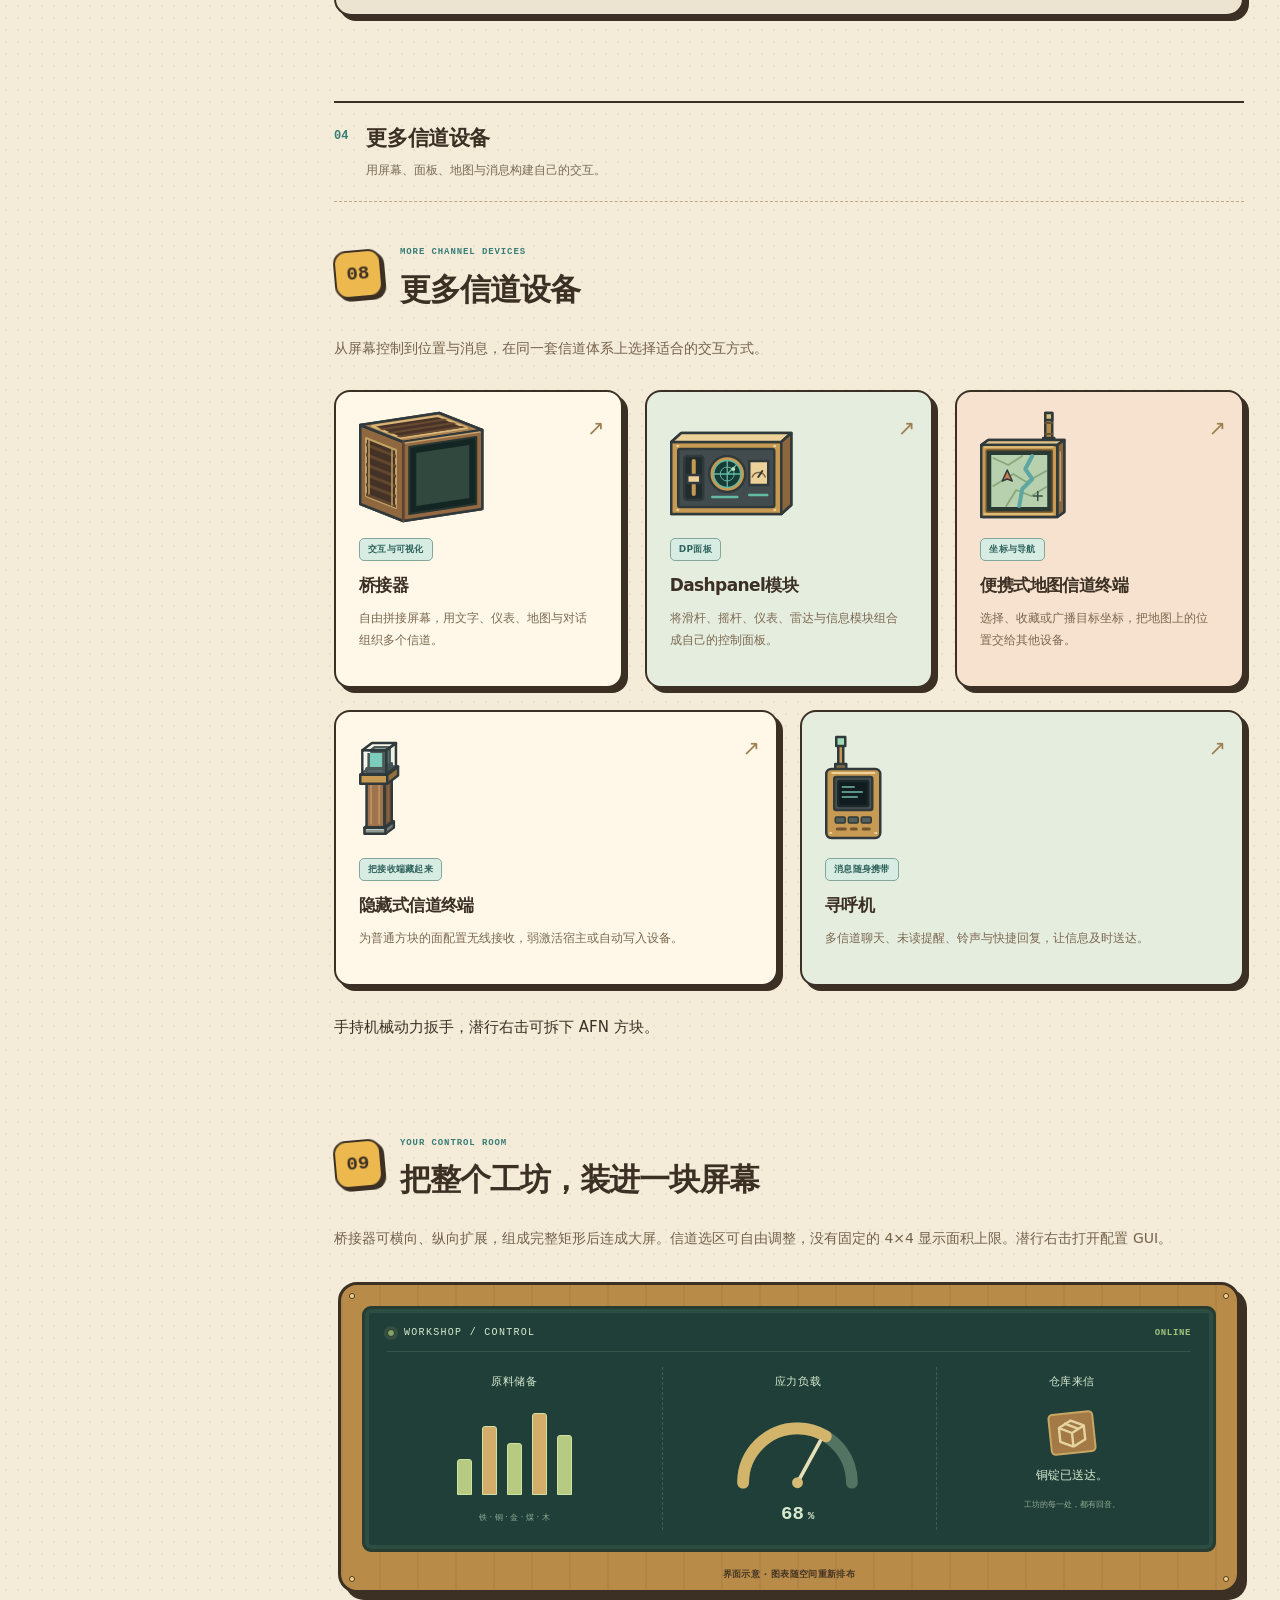
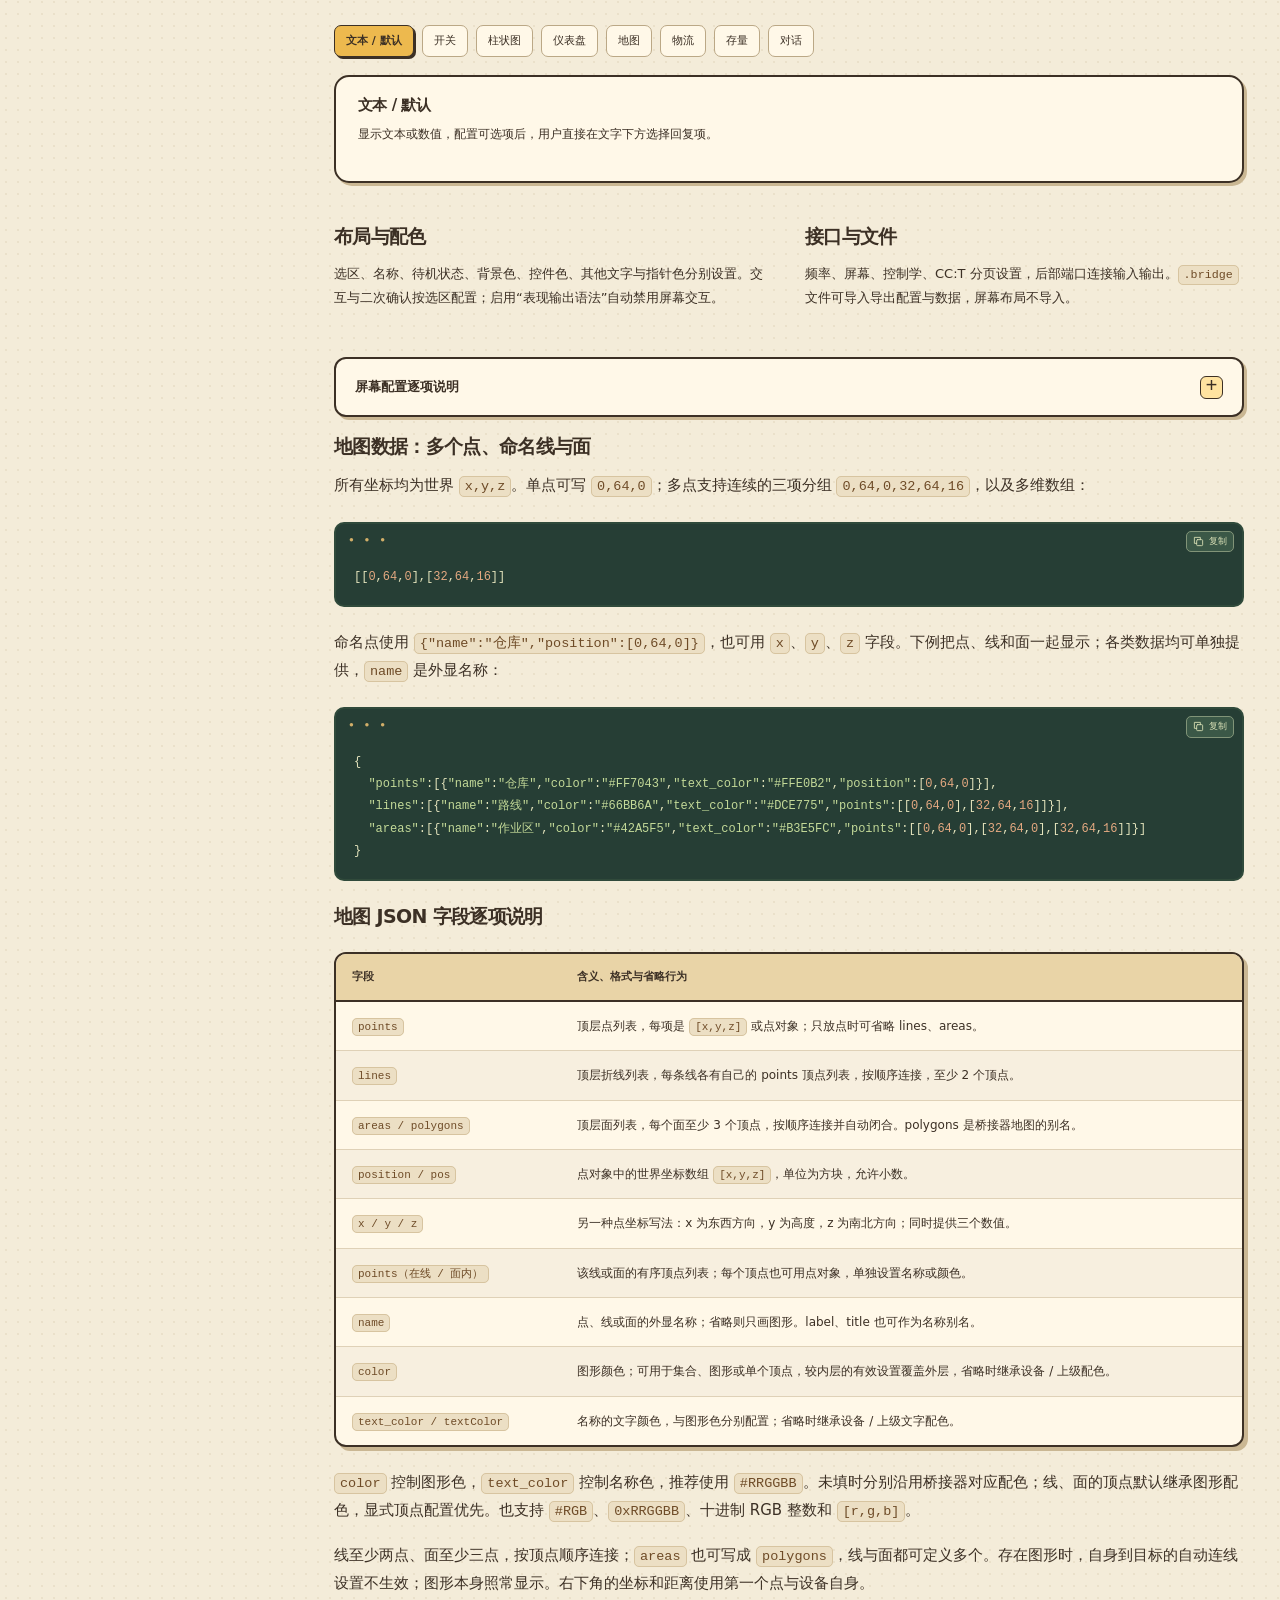
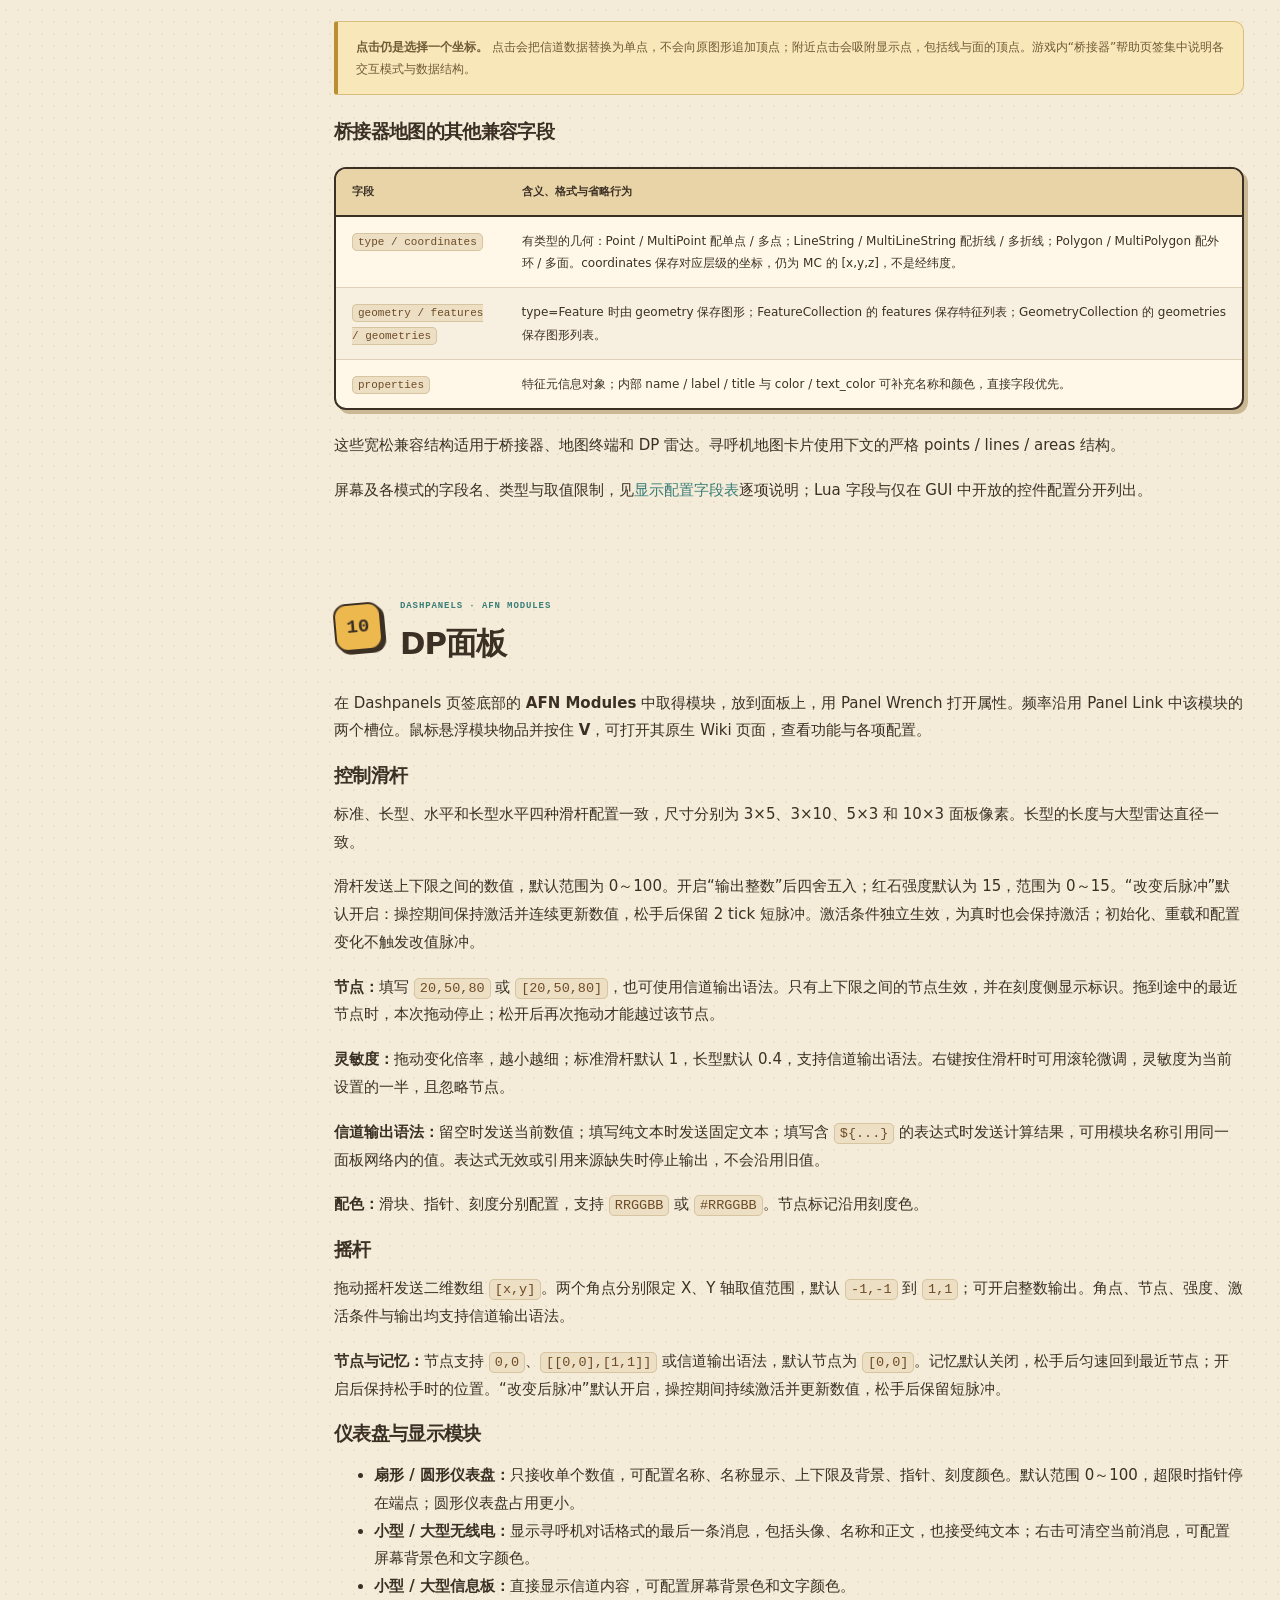
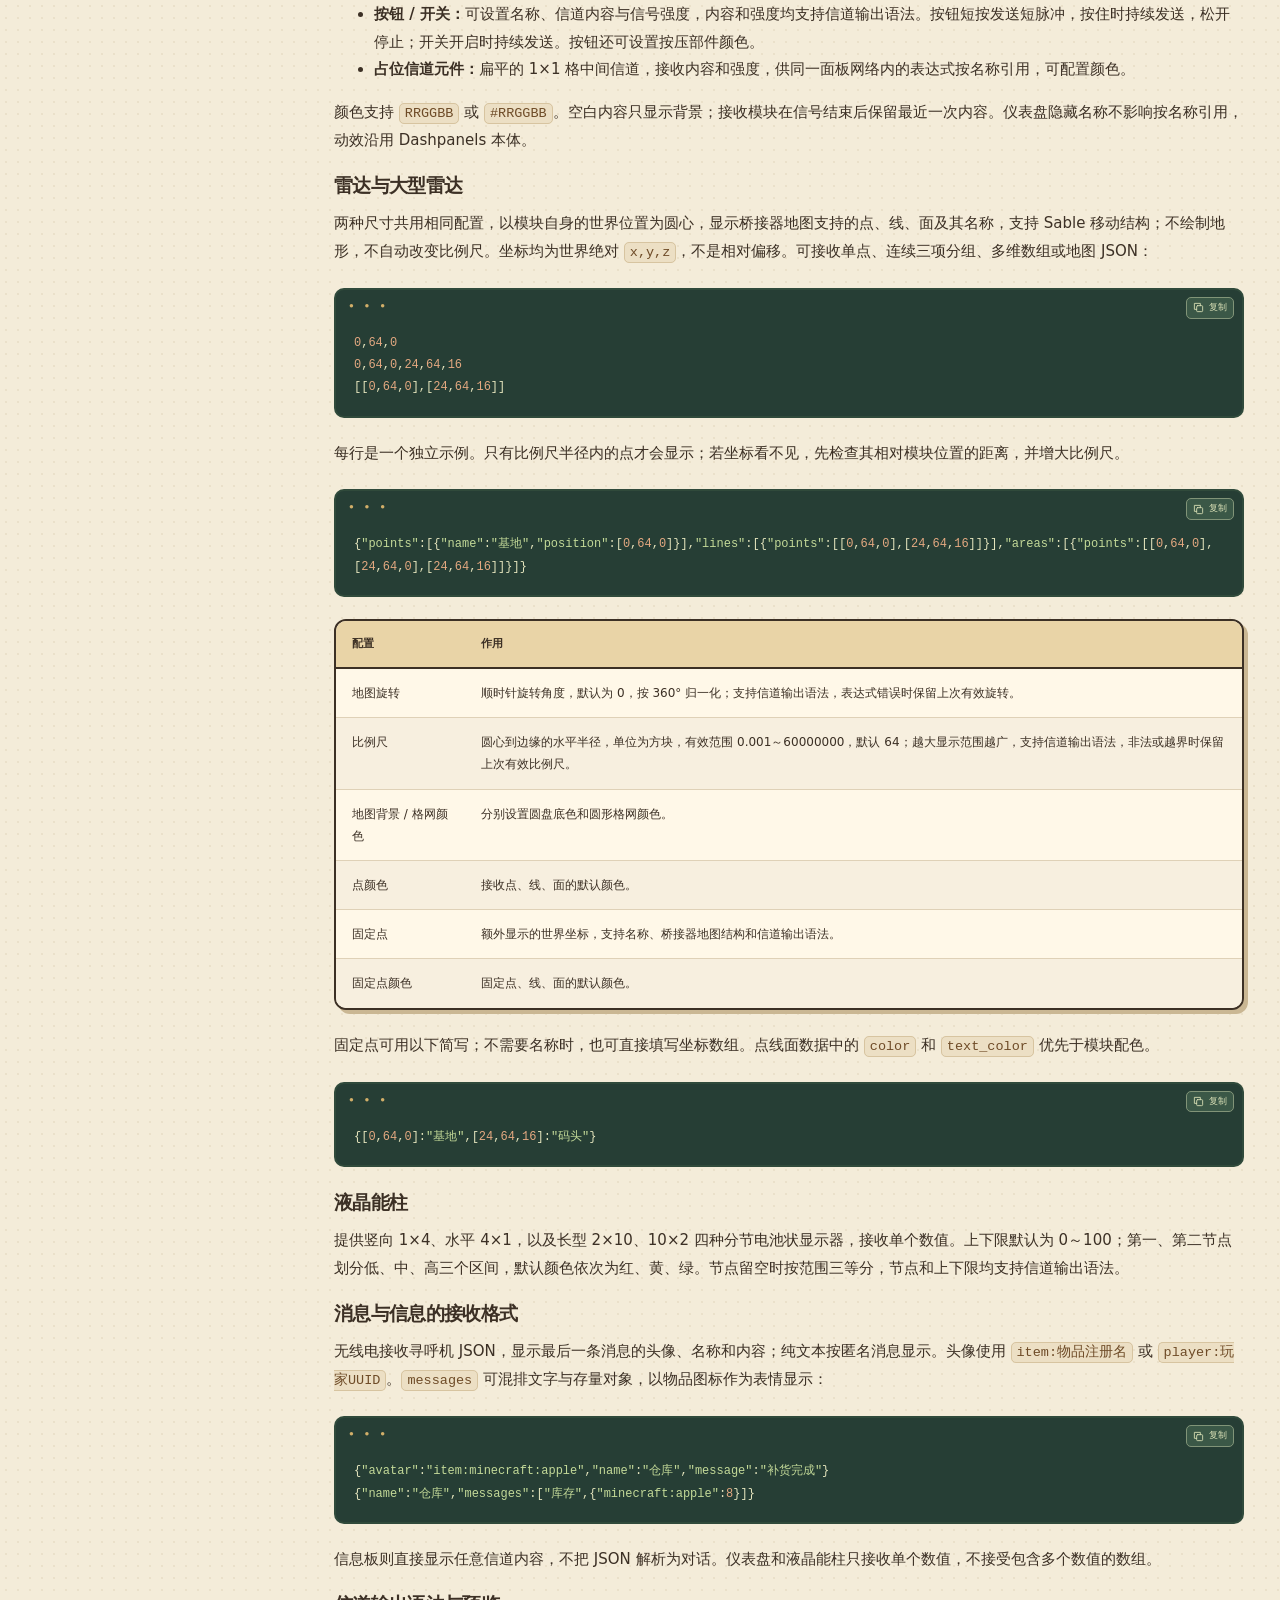
==== commit 3141f250: "Correct Wiki date to November 3, 2026" ====
--- a/index.html
+++ b/index.html
@@ -57,7 +57,7 @@
 <a href="#faq"><svg class="icon"><use href="#i-book"/></svg>兼容与常见问题</a>
 </nav><div class="sidebar-note"><span class="paperclip"></span><b>一个地址，许多可能。</b><p>让红石传信号，<br>让信道也传递信息。</p><svg class="note-gear"><use href="#i-gear"/></svg></div><div class="sidebar-links"><a href="README.zh-CN.md">中文概览 ↗</a><a href="FUNCTIONS.md">Lua 完整参考 ↗</a><a href="https://space.bilibili.com/396190439" target="_blank" rel="noopener noreferrer">B站 · 看看实际玩法 ↗</a></div></aside>
 <main id="main">
-<section class="hero chapter" id="welcome" aria-labelledby="hero-title"><div class="hero-copy"><span class="eyebrow"><span></span> CREATE: ADVANCED FREQUENCY NETWORK</span><h1 id="hero-title">万物互联，<br><span class="scribble">让数据随心流动</span></h1><p>用频率管理无线红石信号，用信道传递数据。<br>从远程开关到智能控制，使用AFN让你的一切设备智能协同工作。</p><div class="hero-actions"><a class="button primary" href="AGENT.md">精简agent文档 <svg class="icon"><use href="#i-arrow"/></svg></a><a class="button" href="FUNCTIONS.md">lua函数手册</a></div><div class="compat-strip"><span>MINECRAFT <b>1.21.1</b></span><i></i><span>NEOFORGE <b>21.1.218+</b></span><i></i><span>CREATE <b>6.0.0+</b></span></div></div><div class="hero-art"><div class="art-frame"><img src="assets/workshop-hero.webp" alt="卡通机械工坊：黄铜无线控制台、寻呼机、齿轮与运送包裹的动力臂" width="1536" height="1024" fetchpriority="high"><div class="art-label"><span class="status-light"></span>v1.8.3</div></div><span class="art-sticker">2026-10-31</span><svg class="floating-gear gear-one"><use href="#i-gear"/></svg><svg class="floating-gear gear-two"><use href="#i-gear"/></svg><span class="spark spark-one">✦</span><span class="spark spark-two">✧</span></div></section>
+<section class="hero chapter" id="welcome" aria-labelledby="hero-title"><div class="hero-copy"><span class="eyebrow"><span></span> CREATE: ADVANCED FREQUENCY NETWORK</span><h1 id="hero-title">万物互联，<br><span class="scribble">让数据随心流动</span></h1><p>用频率管理无线红石信号，用信道传递数据。<br>从远程开关到智能控制，使用AFN让你的一切设备智能协同工作。</p><div class="hero-actions"><a class="button primary" href="AGENT.md">精简agent文档 <svg class="icon"><use href="#i-arrow"/></svg></a><a class="button" href="FUNCTIONS.md">lua函数手册</a></div><div class="compat-strip"><span>MINECRAFT <b>1.21.1</b></span><i></i><span>NEOFORGE <b>21.1.218+</b></span><i></i><span>CREATE <b>6.0.0+</b></span></div></div><div class="hero-art"><div class="art-frame"><img src="assets/workshop-hero.webp" alt="卡通机械工坊：黄铜无线控制台、寻呼机、齿轮与运送包裹的动力臂" width="1536" height="1024" fetchpriority="high"><div class="art-label"><span class="status-light"></span>v1.8.3</div></div><span class="art-sticker">2026-11-03</span><svg class="floating-gear gear-one"><use href="#i-gear"/></svg><svg class="floating-gear gear-two"><use href="#i-gear"/></svg><span class="spark spark-one">✦</span><span class="spark spark-two">✧</span></div></section>
 
 <div class="intro-ribbon"><span>组织频率</span><svg class="icon"><use href="#i-arrow"/></svg><span>传递数据</span><svg class="icon"><use href="#i-arrow"/></svg><span>联动设备</span><b>万物互联，从 AFN 开始。</b></div>
 
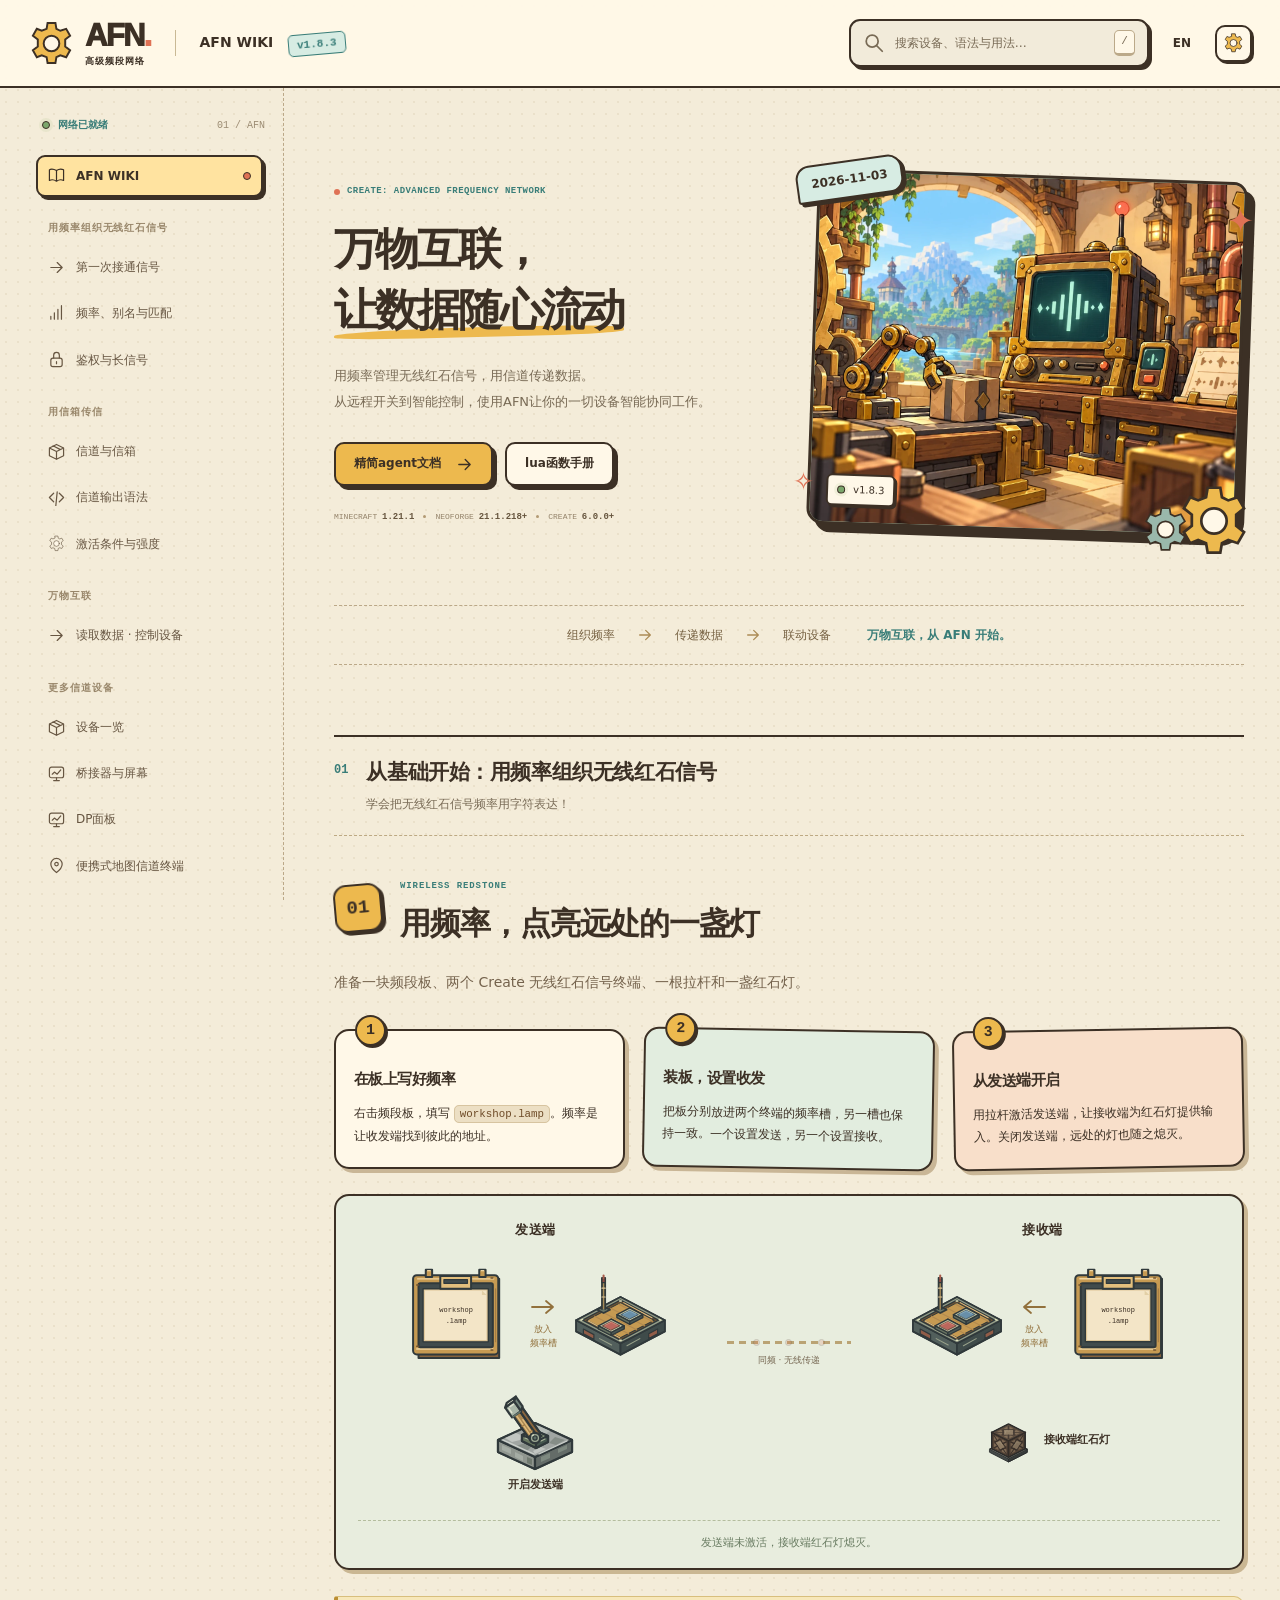
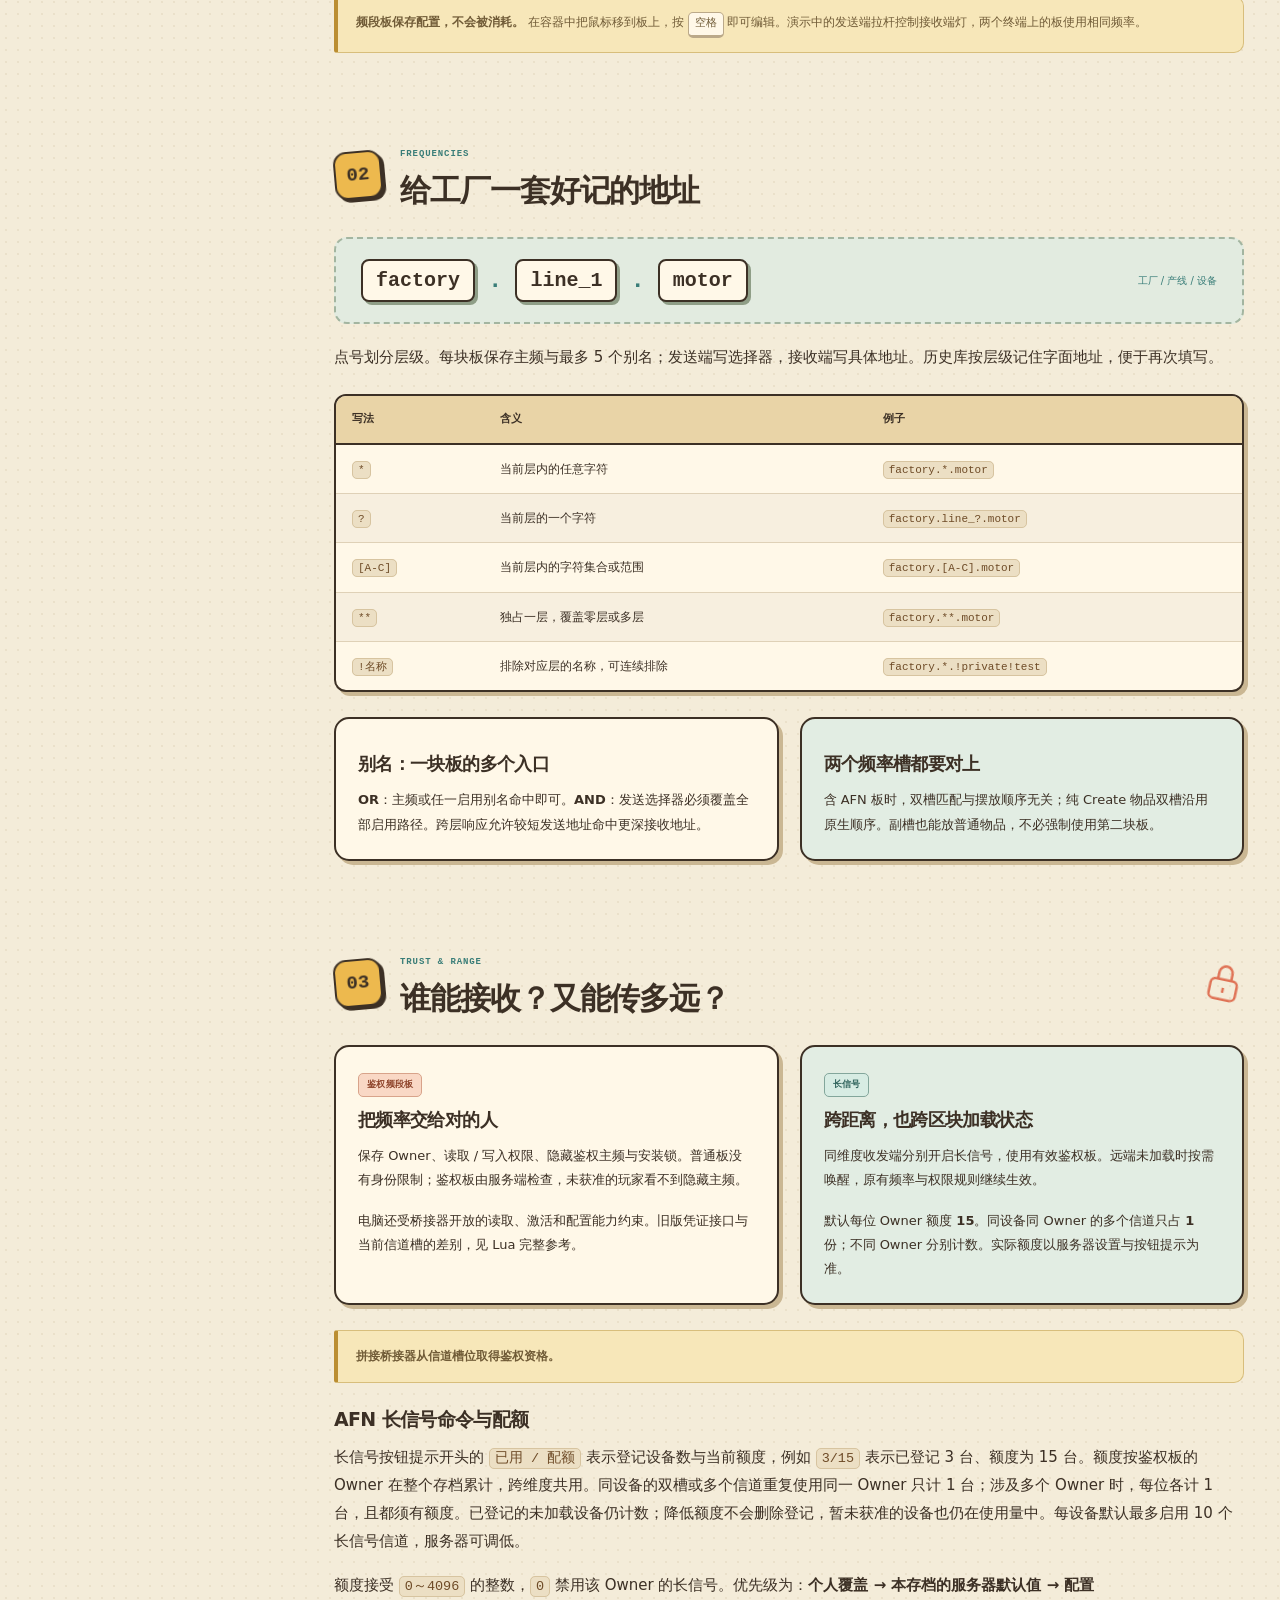
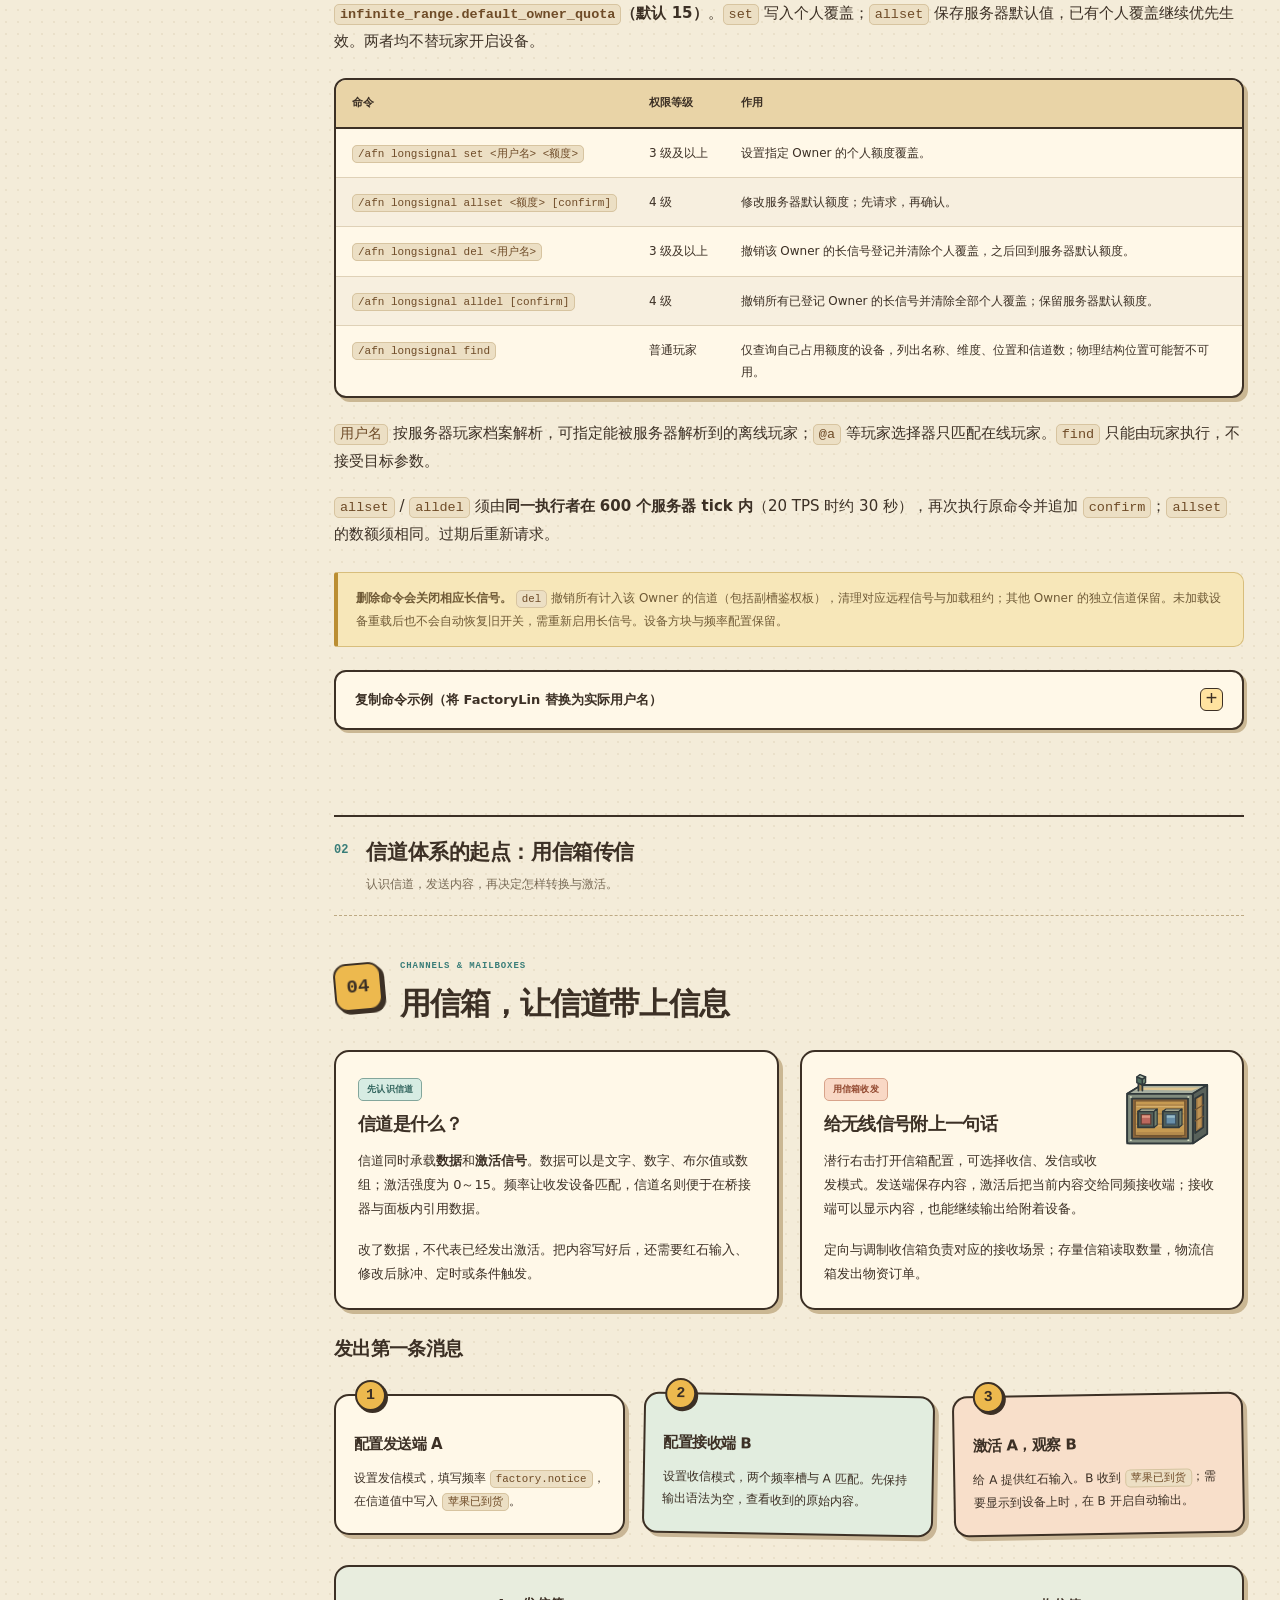
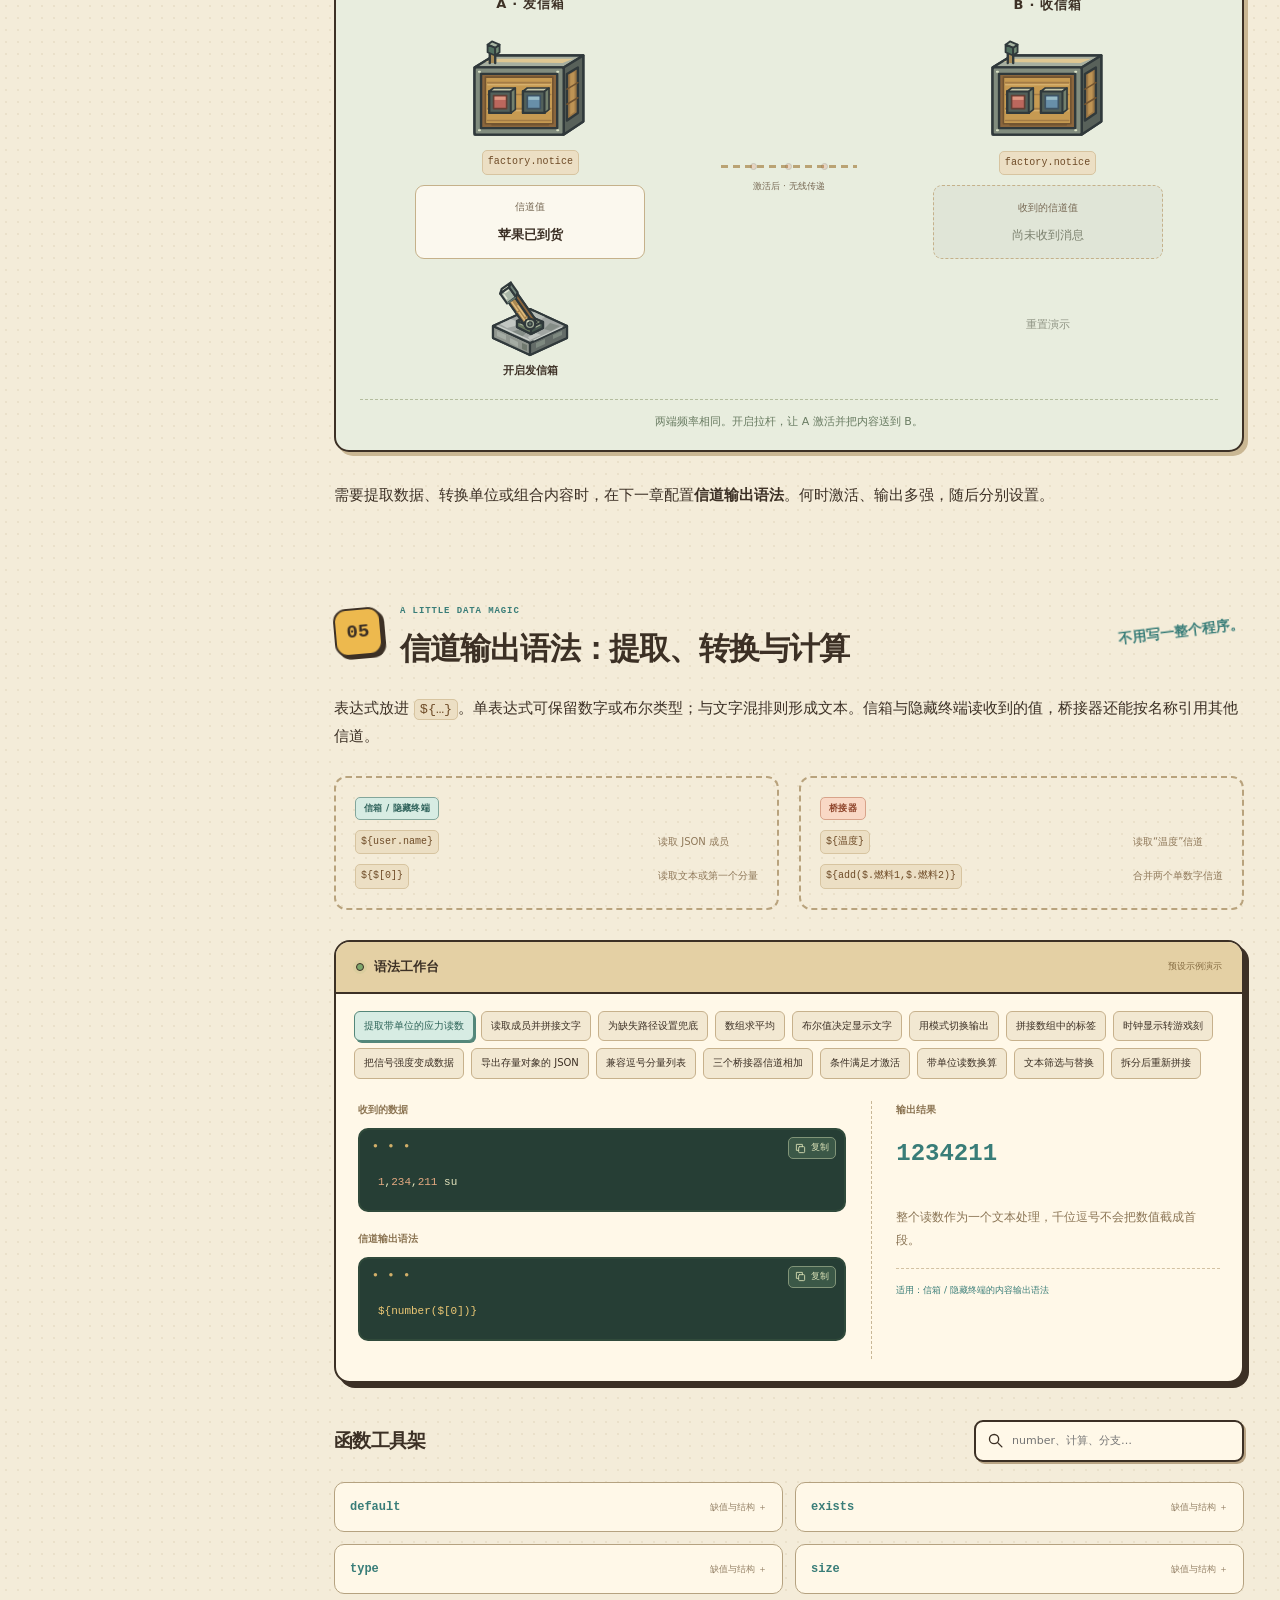
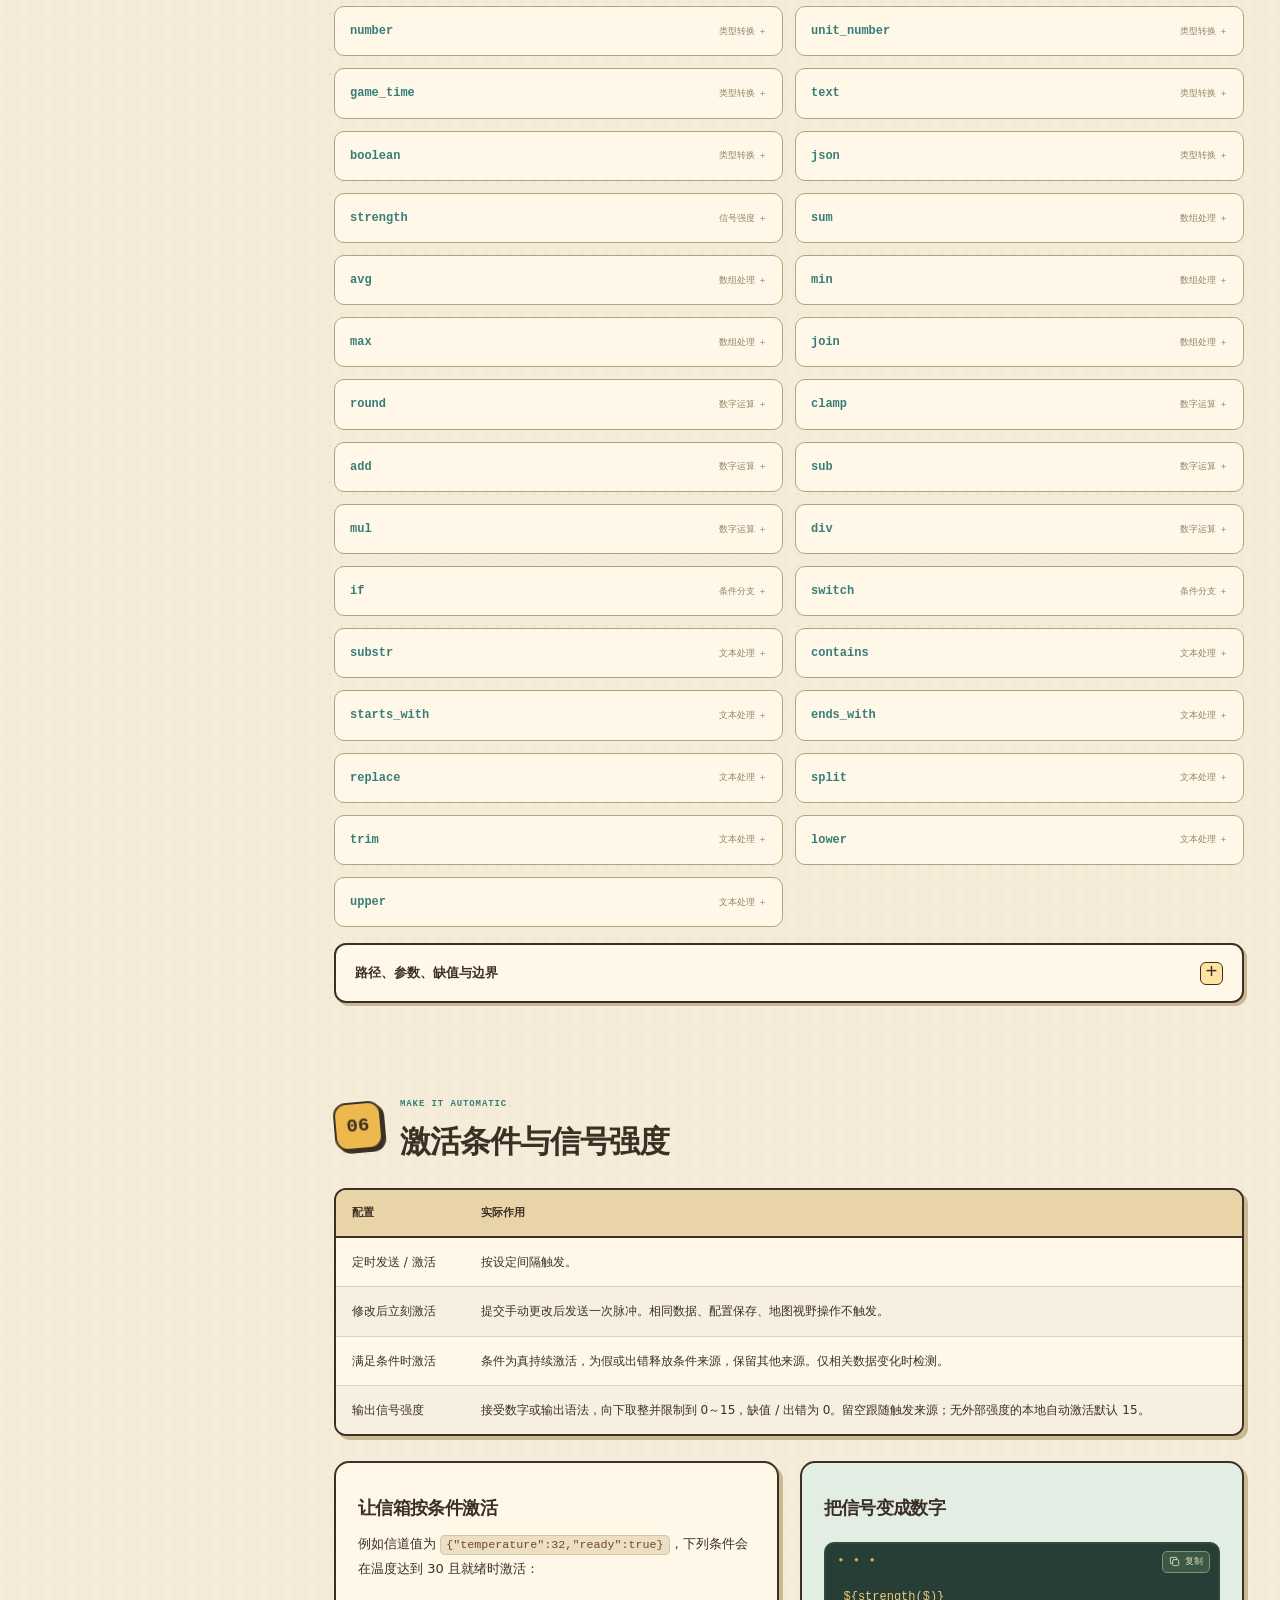
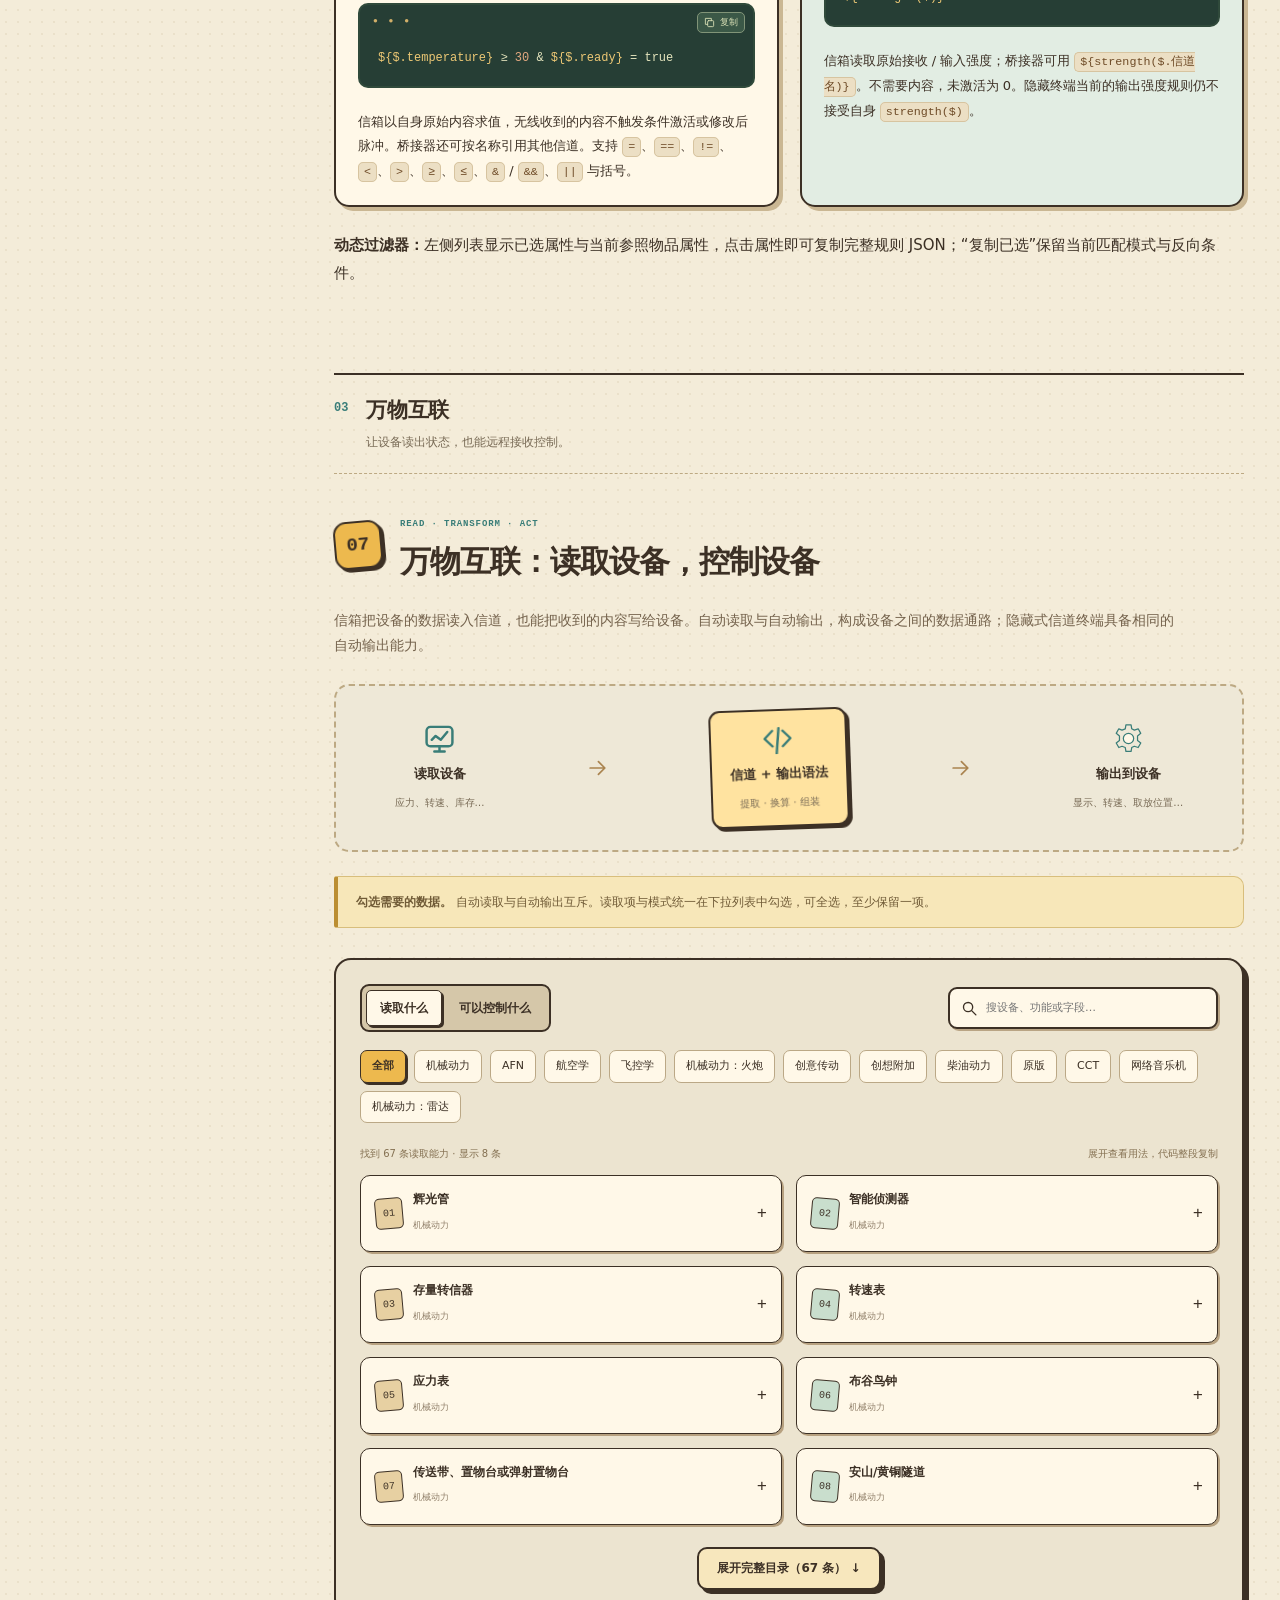
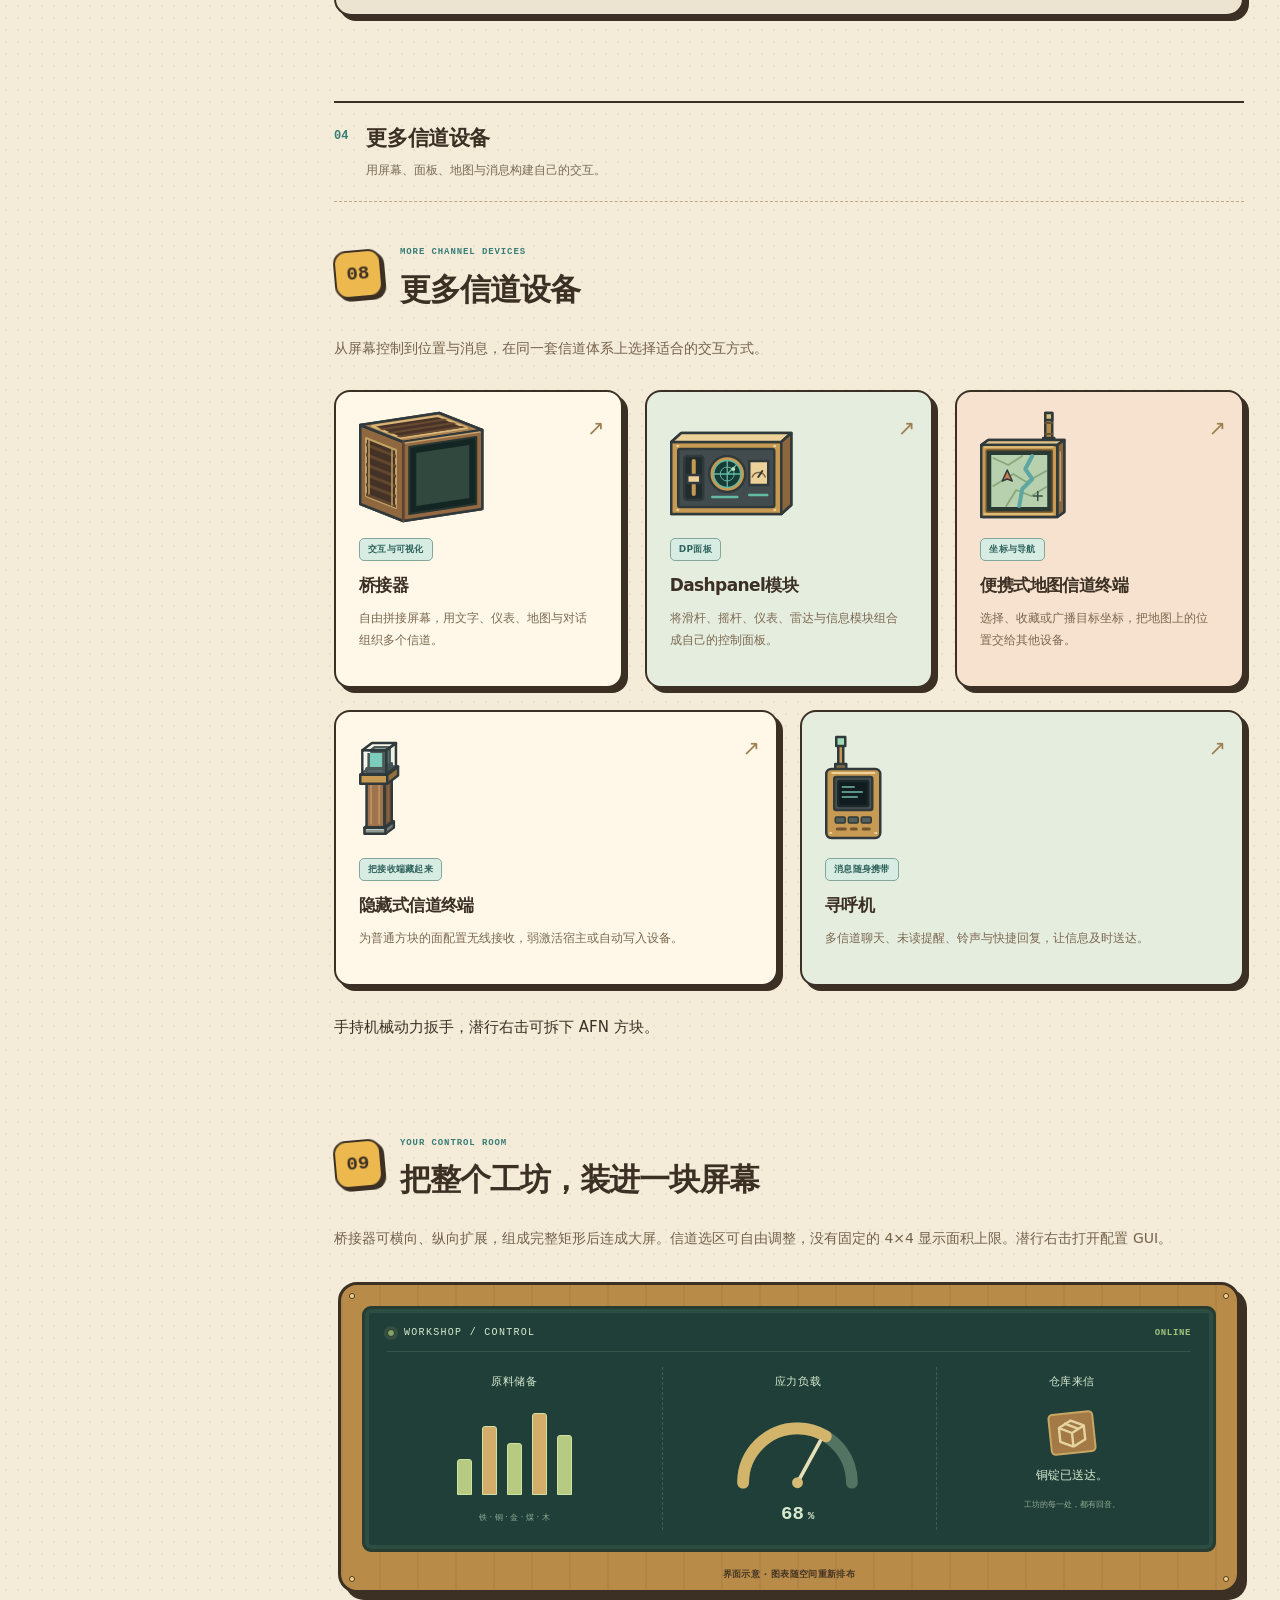
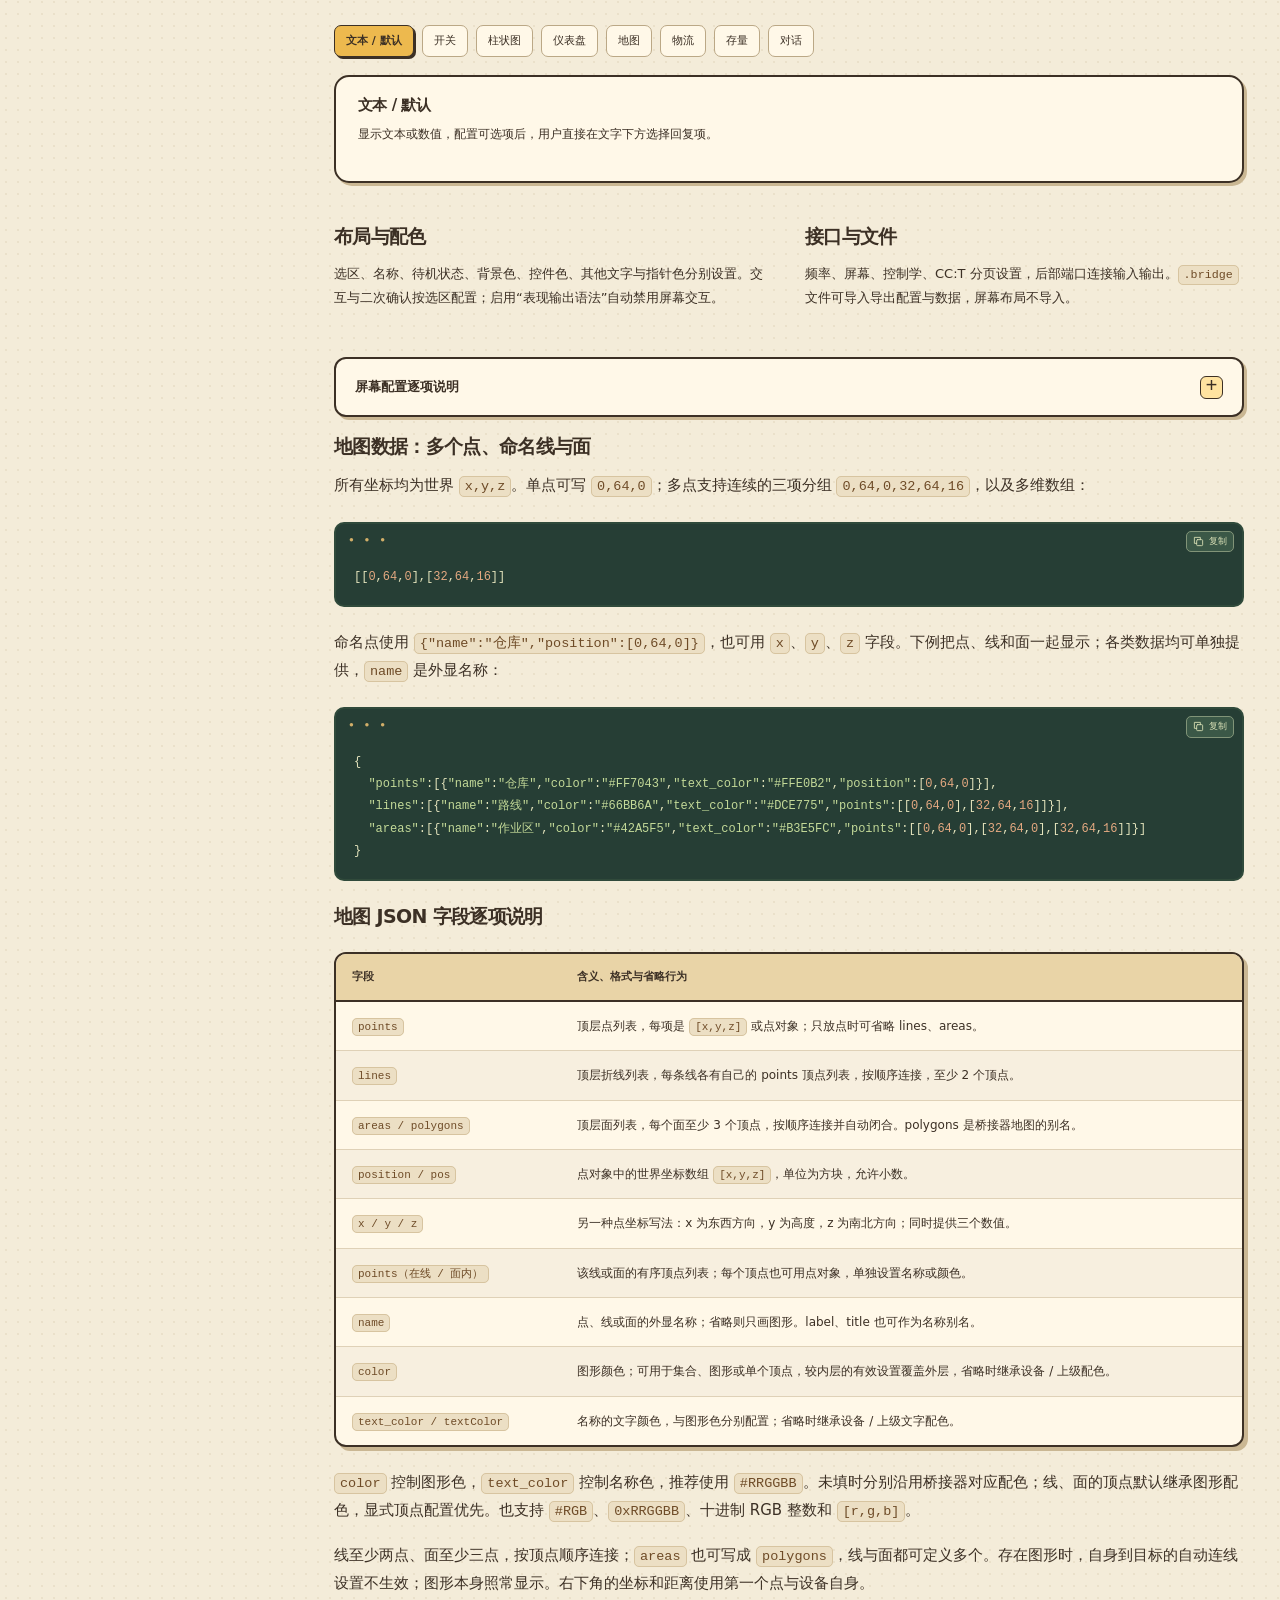
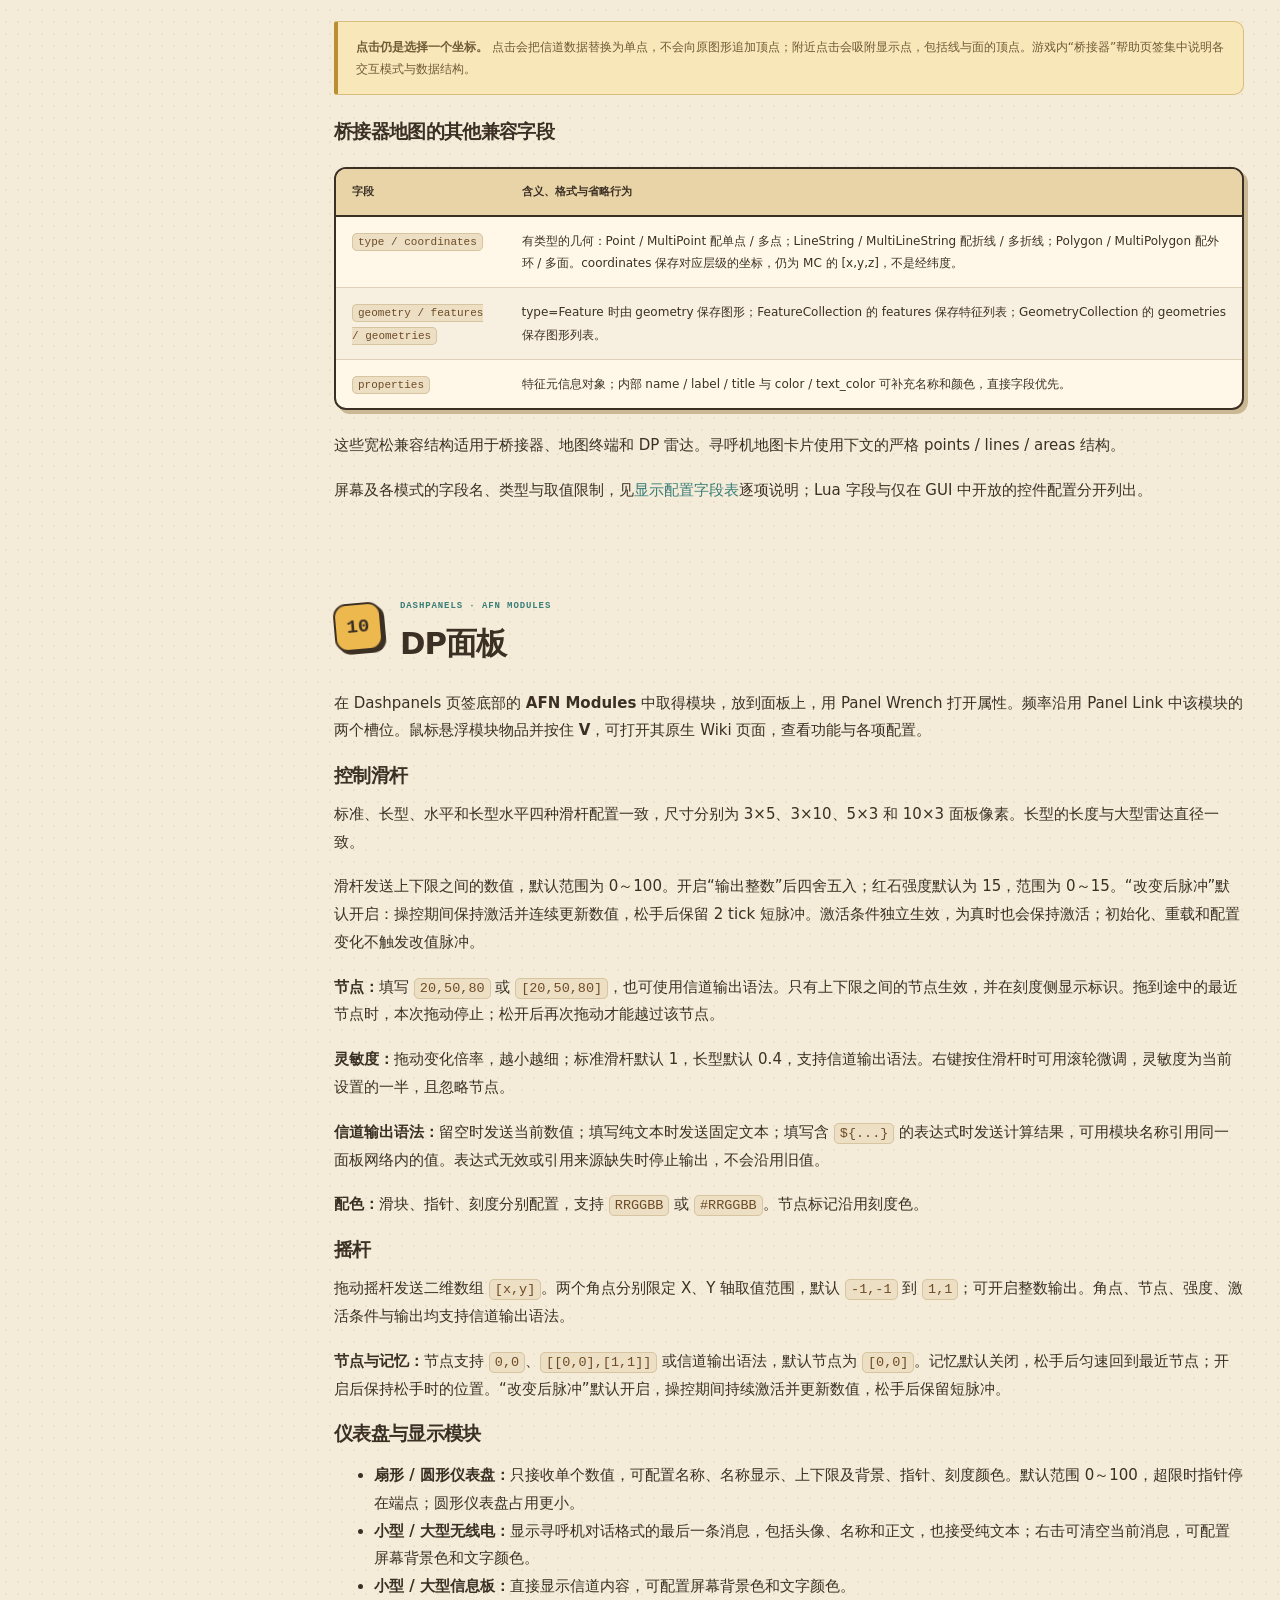
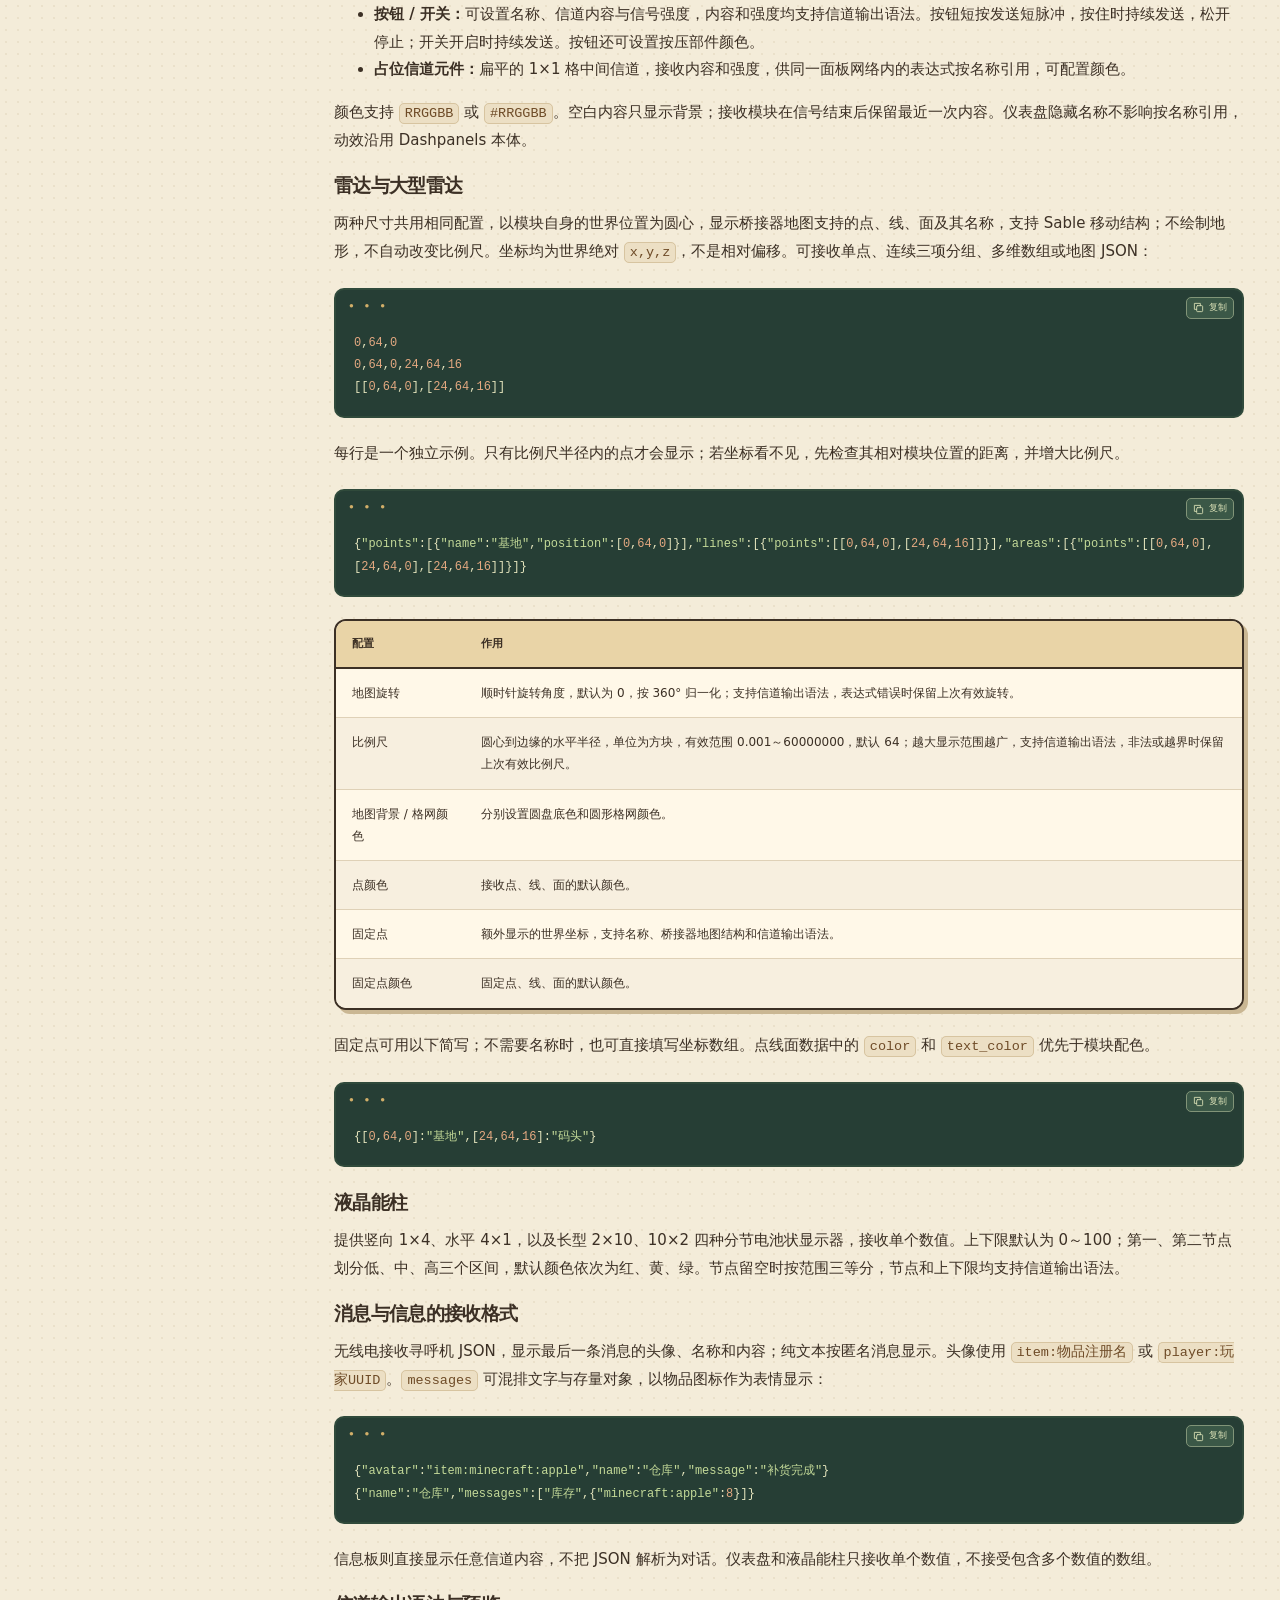
==== commit 6754ccf7: "Document Cannon Mount controls and examples in both languages" ====
--- a/index.html
+++ b/index.html
@@ -195,7 +195,7 @@
 
 <div class="part-heading"><span>03</span><div><b>万物互联</b><p>让设备读出状态，也能远程接收控制。</p></div></div>
 
-<section class="chapter" id="data-io" data-title="信箱 自动读取 自动输出 输入设备 输出设备 机械配置 应力表 动力臂 动力锯 工作盆 仓储链接站 仓储发报机 飞控学 导航终端 网络音乐机 唱片机 播音喇叭 机械动力火炮 固定式火炮底座 target yaw pitch fire_count 自动瞄准 Sable 创想附加 电动马达 蓄电池 FE 进度条 柴油动力 柴油引擎 模块柴油引擎 大型柴油引擎 化学炮塔 化学喷雾器 可控燃烧室 抽油机"><div class="section-heading"><span class="chapter-number">07</span><div><span class="eyebrow">READ · TRANSFORM · ACT</span><h2>万物互联：读取设备，控制设备</h2></div></div><p class="section-intro">信箱把设备的数据读入信道，也能把收到的内容写给设备。自动读取与自动输出，构成设备之间的数据通路；隐藏式信道终端具备相同的自动输出能力。</p><div class="io-flow"><div><svg class="icon"><use href="#i-screen"/></svg><b>读取设备</b><small>应力、转速、库存…</small></div><svg class="icon"><use href="#i-arrow"/></svg><div class="flow-core"><svg class="icon"><use href="#i-code"/></svg><b>信道 + 输出语法</b><small>提取 · 换算 · 组装</small></div><svg class="icon"><use href="#i-arrow"/></svg><div><svg class="icon"><use href="#i-gear"/></svg><b>输出到设备</b><small>显示、转速、取放位置…</small></div></div><aside class="note"><b>勾选需要的数据。</b> 自动读取与自动输出互斥。读取项与模式统一在下拉列表中勾选，可全选，至少保留一项。</aside>
+<section class="chapter" id="data-io" data-title="信箱 自动读取 自动输出 输入设备 输出设备 机械配置 应力表 动力臂 动力锯 工作盆 仓储链接站 仓储发报机 飞控学 导航终端 网络音乐机 唱片机 播音喇叭 机械动力火炮 火炮底座 固定式火炮底座 target yaw pitch fire_count 自动瞄准 Sable 创想附加 电动马达 蓄电池 FE 进度条 柴油动力 柴油引擎 模块柴油引擎 大型柴油引擎 化学炮塔 化学喷雾器 可控燃烧室 抽油机"><div class="section-heading"><span class="chapter-number">07</span><div><span class="eyebrow">READ · TRANSFORM · ACT</span><h2>万物互联：读取设备，控制设备</h2></div></div><p class="section-intro">信箱把设备的数据读入信道，也能把收到的内容写给设备。自动读取与自动输出，构成设备之间的数据通路；隐藏式信道终端具备相同的自动输出能力。</p><div class="io-flow"><div><svg class="icon"><use href="#i-screen"/></svg><b>读取设备</b><small>应力、转速、库存…</small></div><svg class="icon"><use href="#i-arrow"/></svg><div class="flow-core"><svg class="icon"><use href="#i-code"/></svg><b>信道 + 输出语法</b><small>提取 · 换算 · 组装</small></div><svg class="icon"><use href="#i-arrow"/></svg><div><svg class="icon"><use href="#i-gear"/></svg><b>输出到设备</b><small>显示、转速、取放位置…</small></div></div><aside class="note"><b>勾选需要的数据。</b> 自动读取与自动输出互斥。读取项与模式统一在下拉列表中勾选，可全选，至少保留一项。</aside>
 
 <div class="catalog-shell"><div class="catalog-toolbar"><div class="segmented" id="io-tabs" role="tablist" aria-label="读写方向"><button type="button" class="active" role="tab" aria-selected="true" data-io="read">读取什么</button><button type="button" role="tab" aria-selected="false" data-io="write">可以控制什么</button></div><label class="catalog-search"><svg class="icon"><use href="#i-search"/></svg><input id="device-search" type="search" placeholder="搜设备、功能或字段…" aria-label="搜索输入输出设备"></label></div><div class="filter-chips" id="device-groups" aria-label="按模组筛选"></div><div class="catalog-meta"><span id="device-count" role="status"></span><span>展开查看用法，代码整段复制</span></div><div id="device-catalog" class="device-catalog"></div><p class="empty-state" id="device-empty" hidden>没有找到这项能力。试试设备名称或字段关键词。</p><button class="button catalog-expand" id="catalog-expand">展开完整目录 ↓</button></div>
 </section>
@@ -1983,7 +1983,7 @@
 <tr><td>Create Crafts &amp; Additions（创想附加）</td><td>可选</td><td>电动马达转速与方向控制；蓄电池精确储能、容量、剩余容量及百分比、进度条读取。</td></tr>
 <tr><td>Create Diesel Generators（柴油动力）</td><td>可选</td><td>柴油引擎与设备状态、燃料读取；引擎转向、化学炮塔转向与喷射、燃烧室开度、抽油机曲柄尺寸控制。</td></tr>
 <tr><td>Create: Radar（机械动力：雷达）</td><td>可选</td><td><b>5.0.3+</b> 启用雷达点集、目标、火控与告警读取；控制器角度、雷达目标、真实过滤器、安全区、干扰器与结构身份配置。</td></tr>
-<tr><td><a href="https://modrinth.com/mod/create-big-cannons" target="_blank" rel="noopener noreferrer">Create Big Cannons（机械动力：火炮）</a></td><td>可选</td><td>固定式火炮底座的数据读取、参数写入与控制。</td></tr>
+<tr><td><a href="https://modrinth.com/mod/create-big-cannons" target="_blank" rel="noopener noreferrer">Create Big Cannons（机械动力：火炮）</a></td><td>可选</td><td>火炮底座与固定式火炮底座的数据读取、调角、瞄准和发射控制。</td></tr>
 <tr><td><a href="https://github.com/TartaricAcid/NetMusic" target="_blank" rel="noopener noreferrer">NetMusic（网络音乐机）</a></td><td>可选</td><td>唱片机的状态、歌曲与歌词读取；播音喇叭读取与播放控制。</td></tr>
 <tr><td><a href="https://modrinth.com/mod/create-aeronautics" target="_blank" rel="noopener noreferrer">Create: Aeronautics（航空学）</a></td><td>可选</td><td>导航台、传感器、螺旋桨轴承、热空气燃烧室与蒸汽排放口的读数和参数配置；车轮支座的悬挂强度配置。</td></tr>
 <tr><td><a href="https://modrinth.com/mod/sable" target="_blank" rel="noopener noreferrer">Sable</a></td><td>可选</td><td>移动结构坐标、终端随动与航空学结构长信号保活；<a href="#security">长信号说明</a>含大型结构限制。</td></tr>
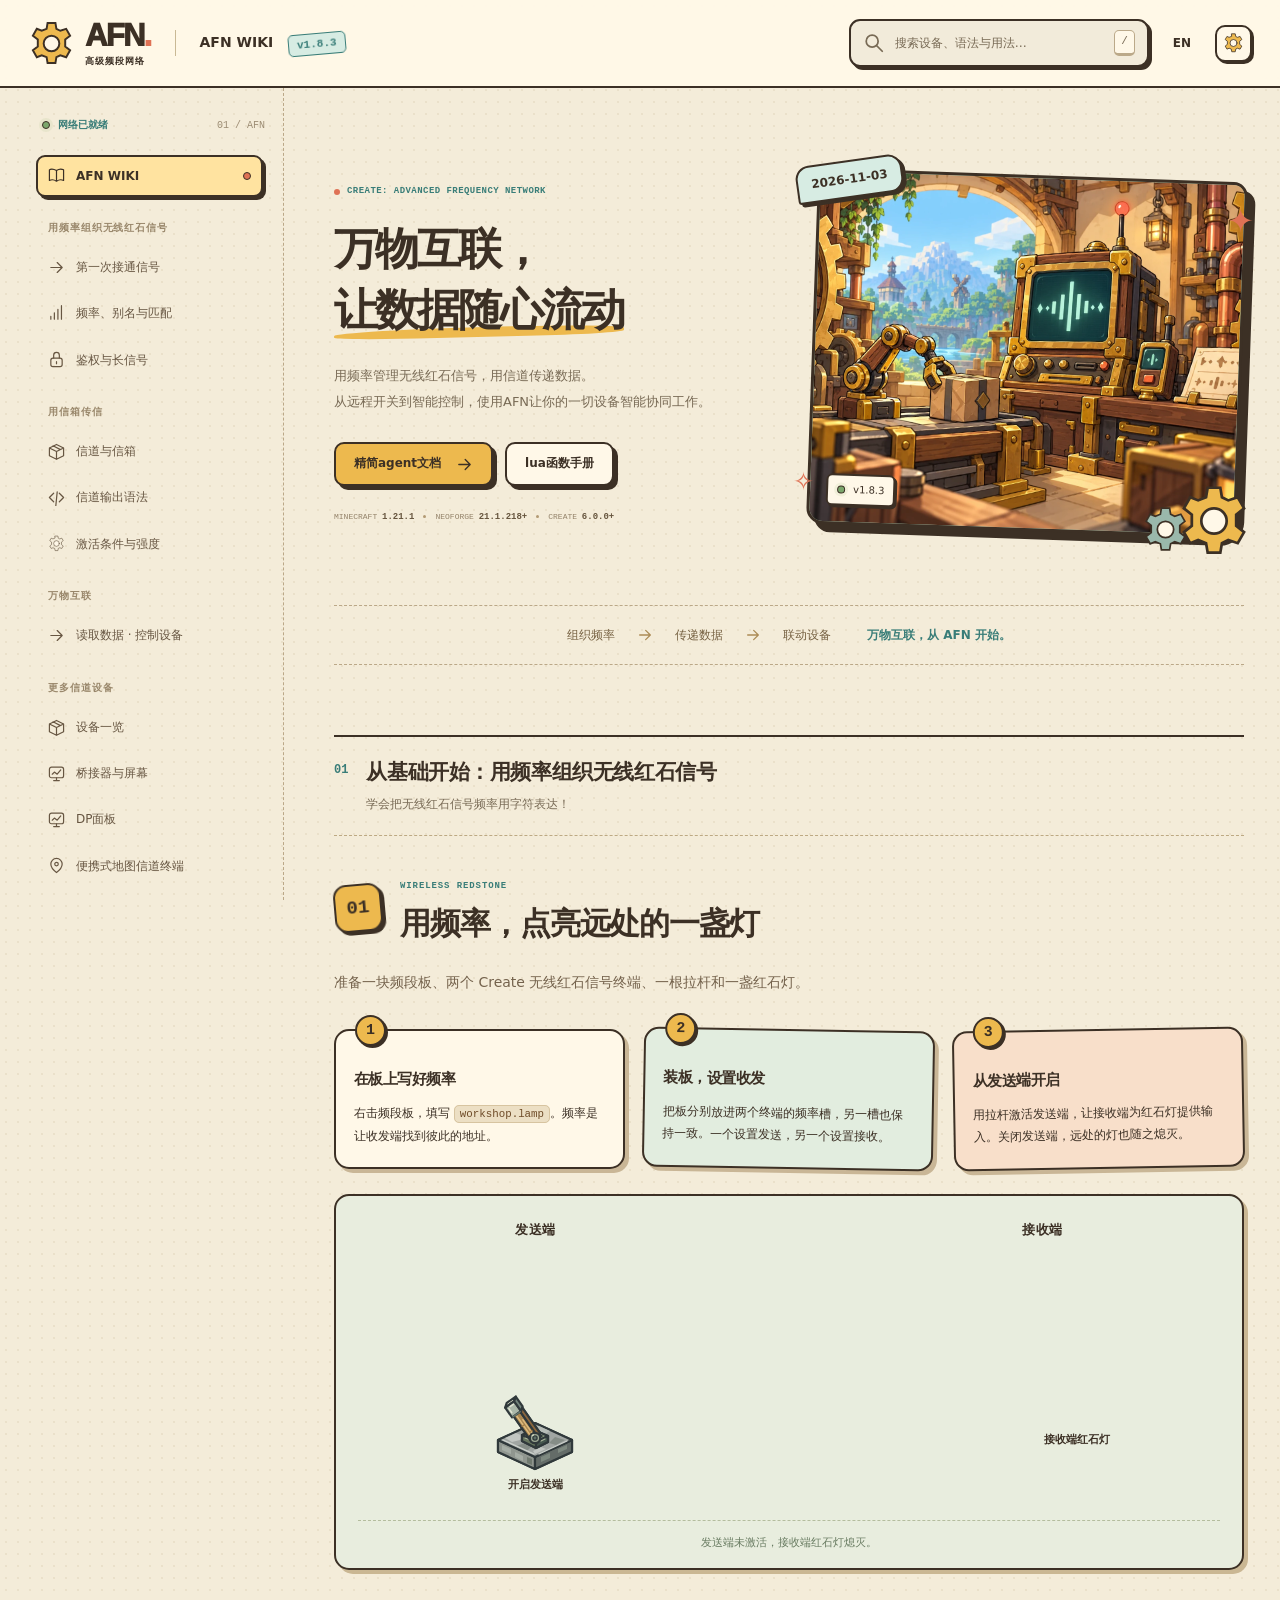
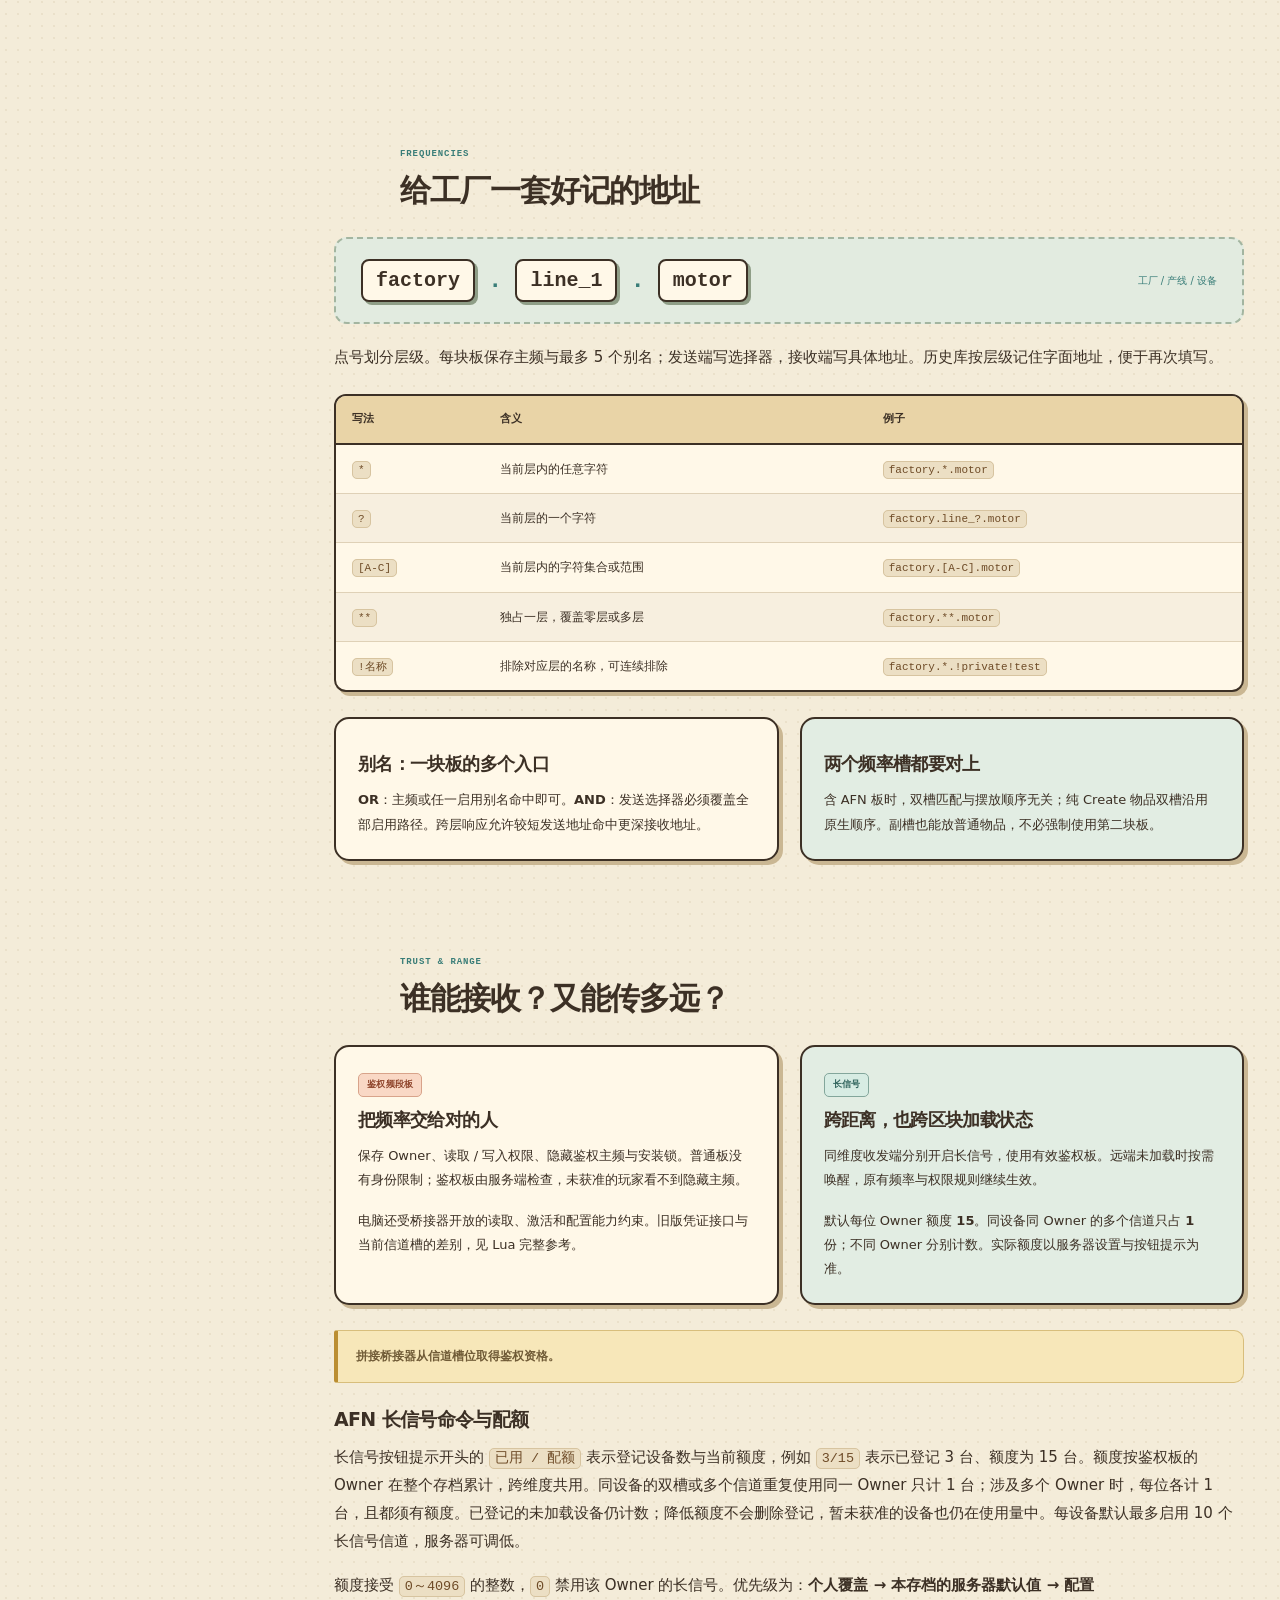
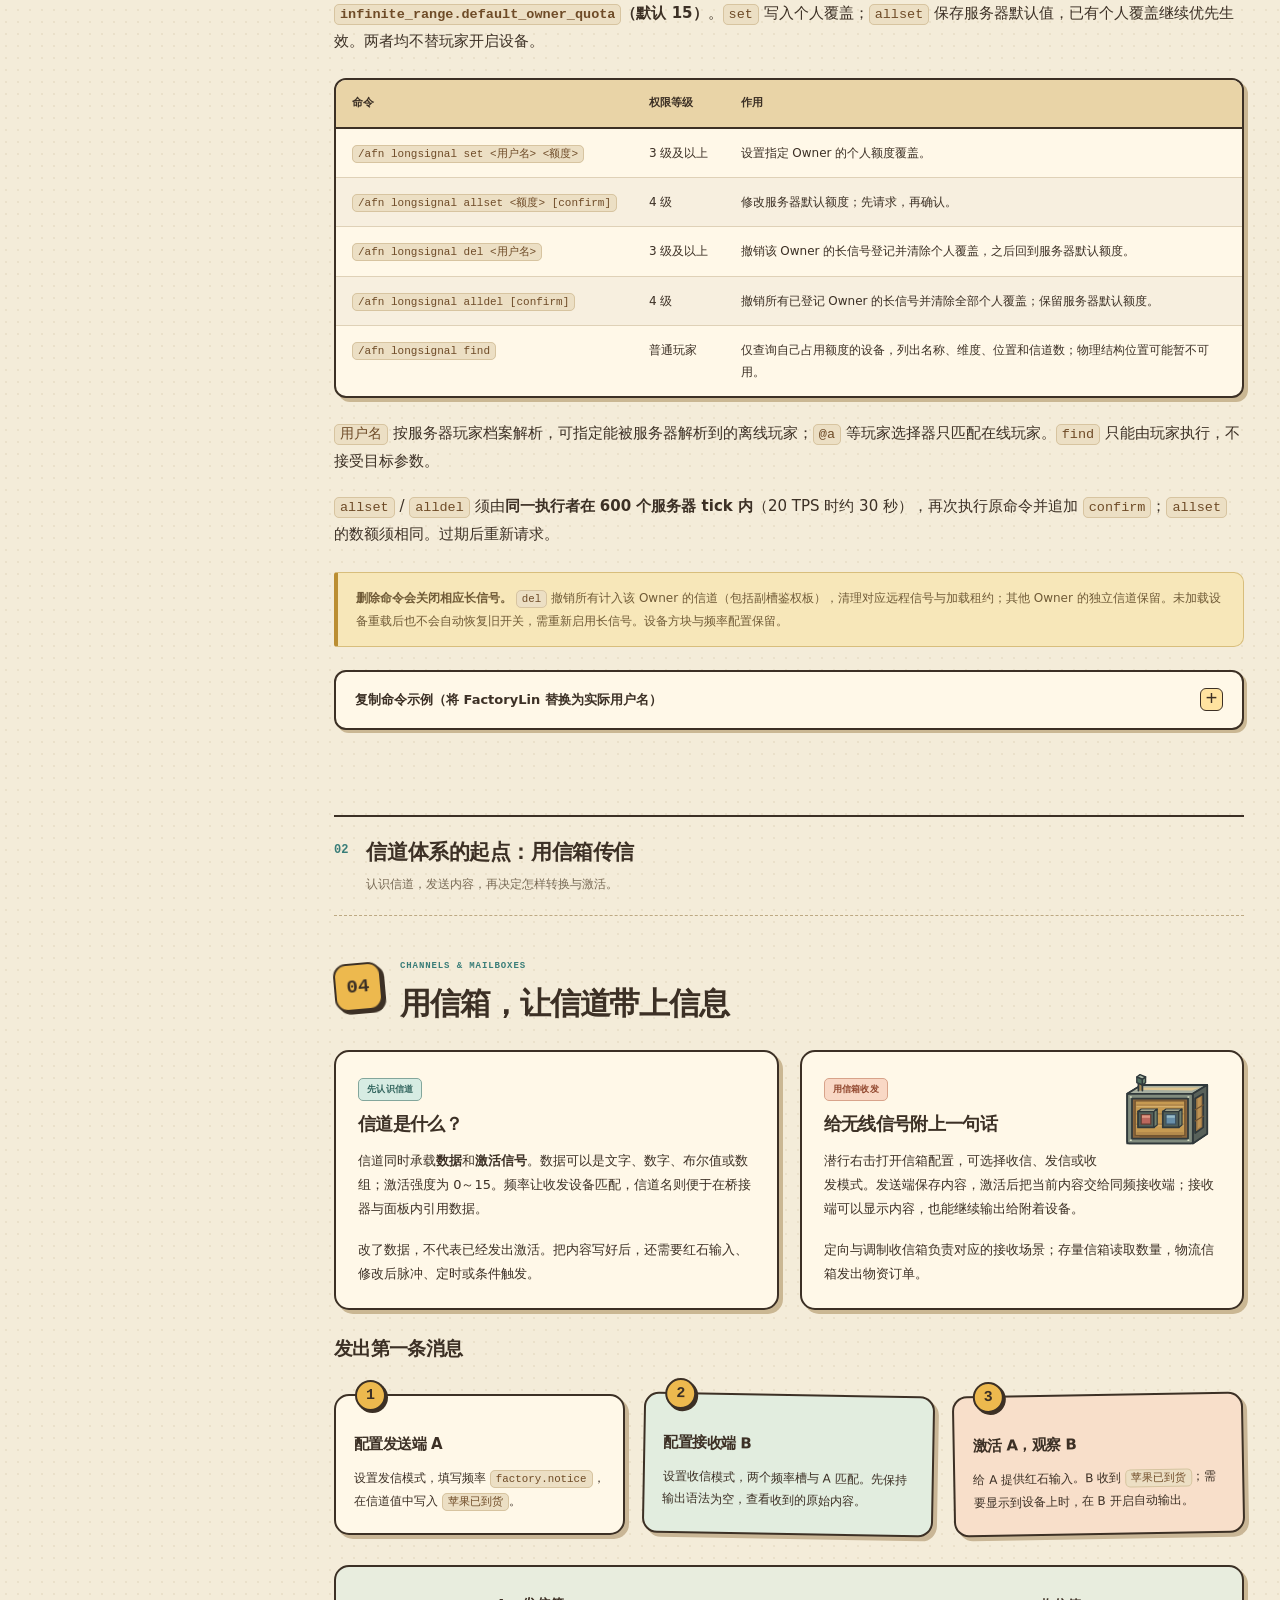
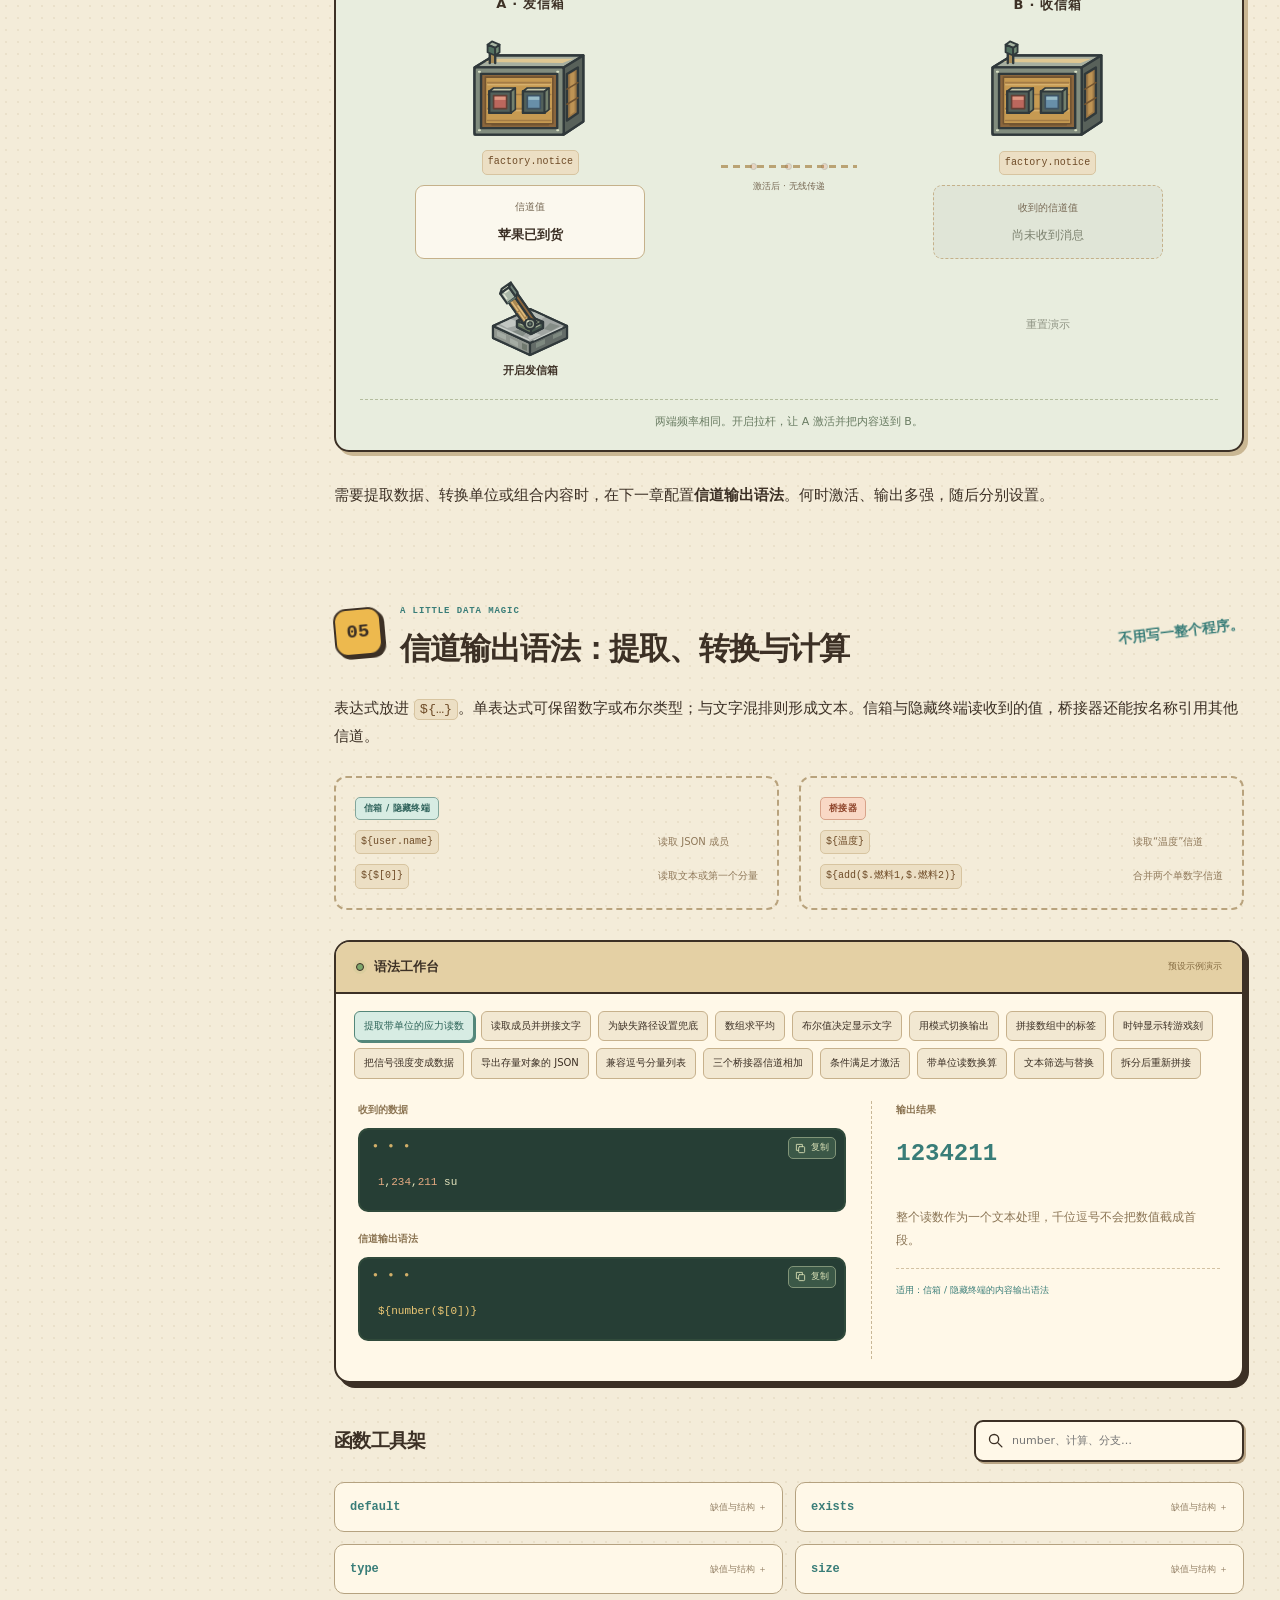
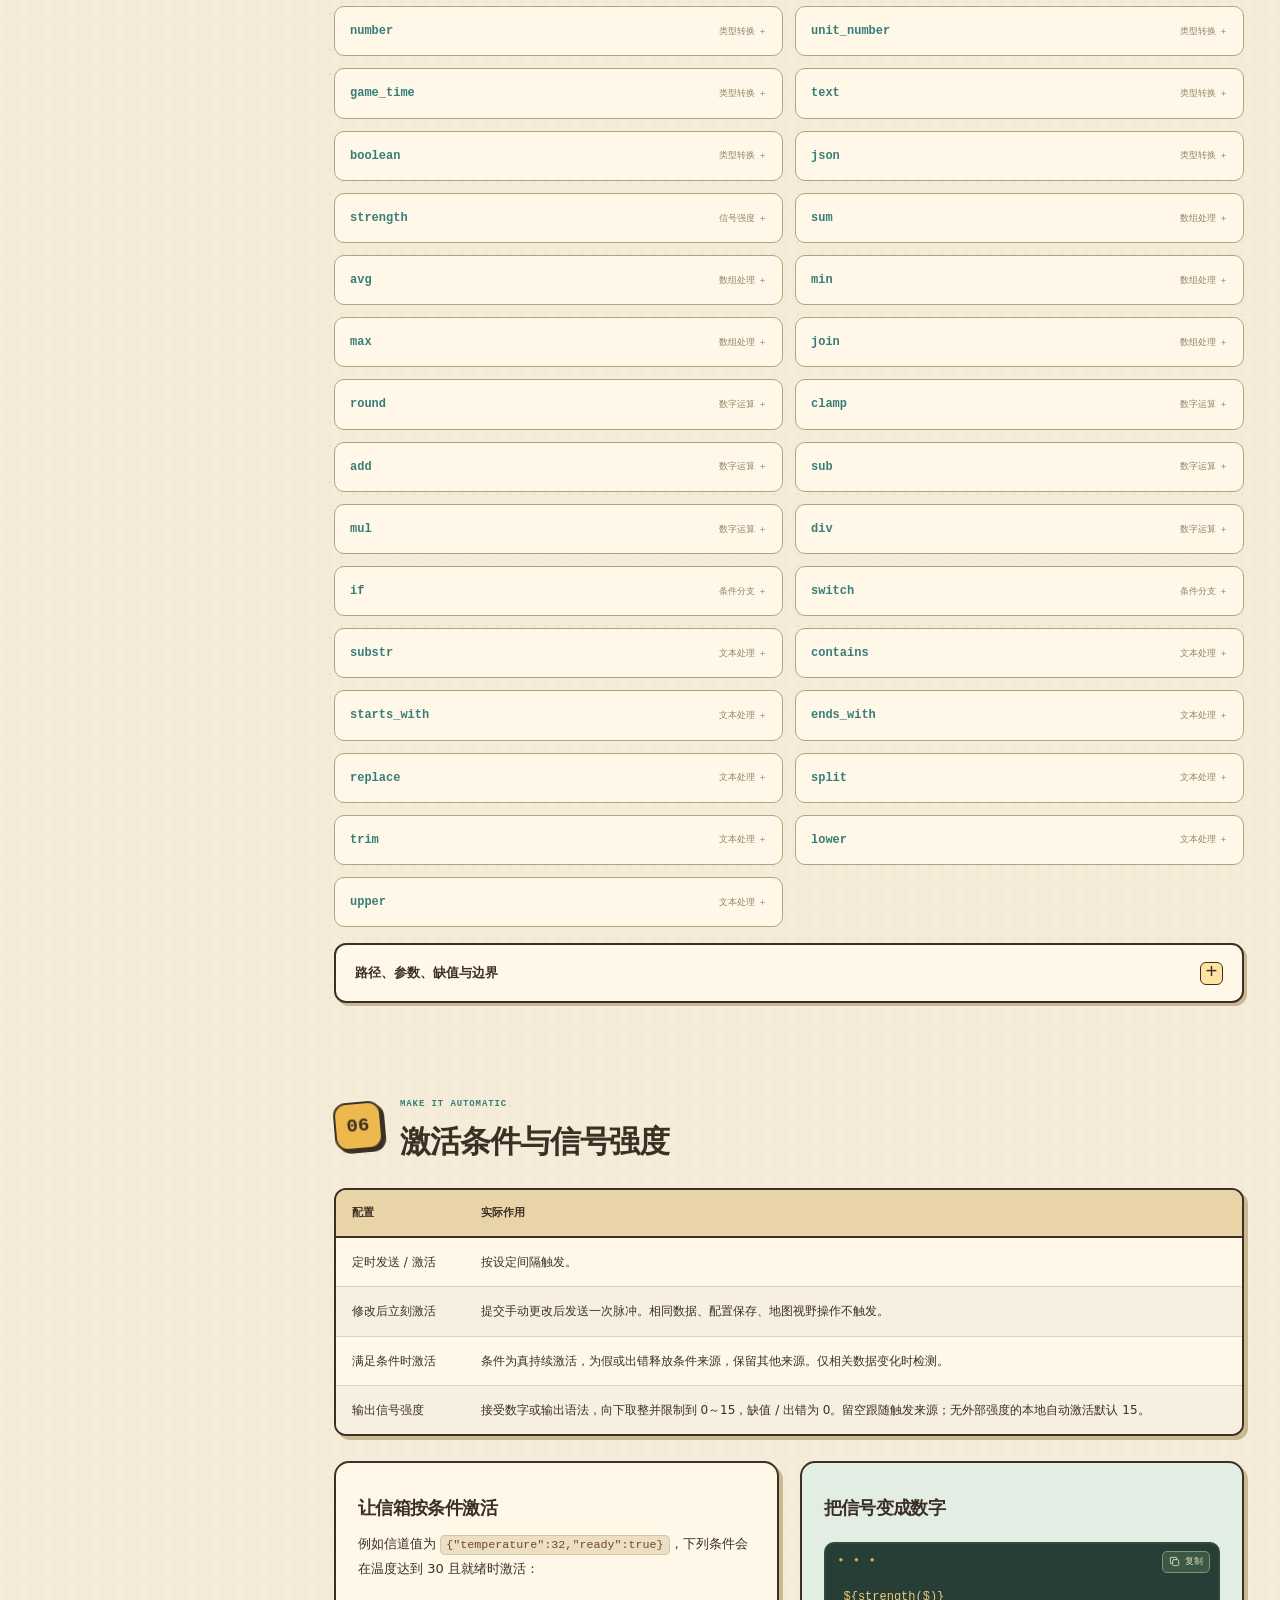
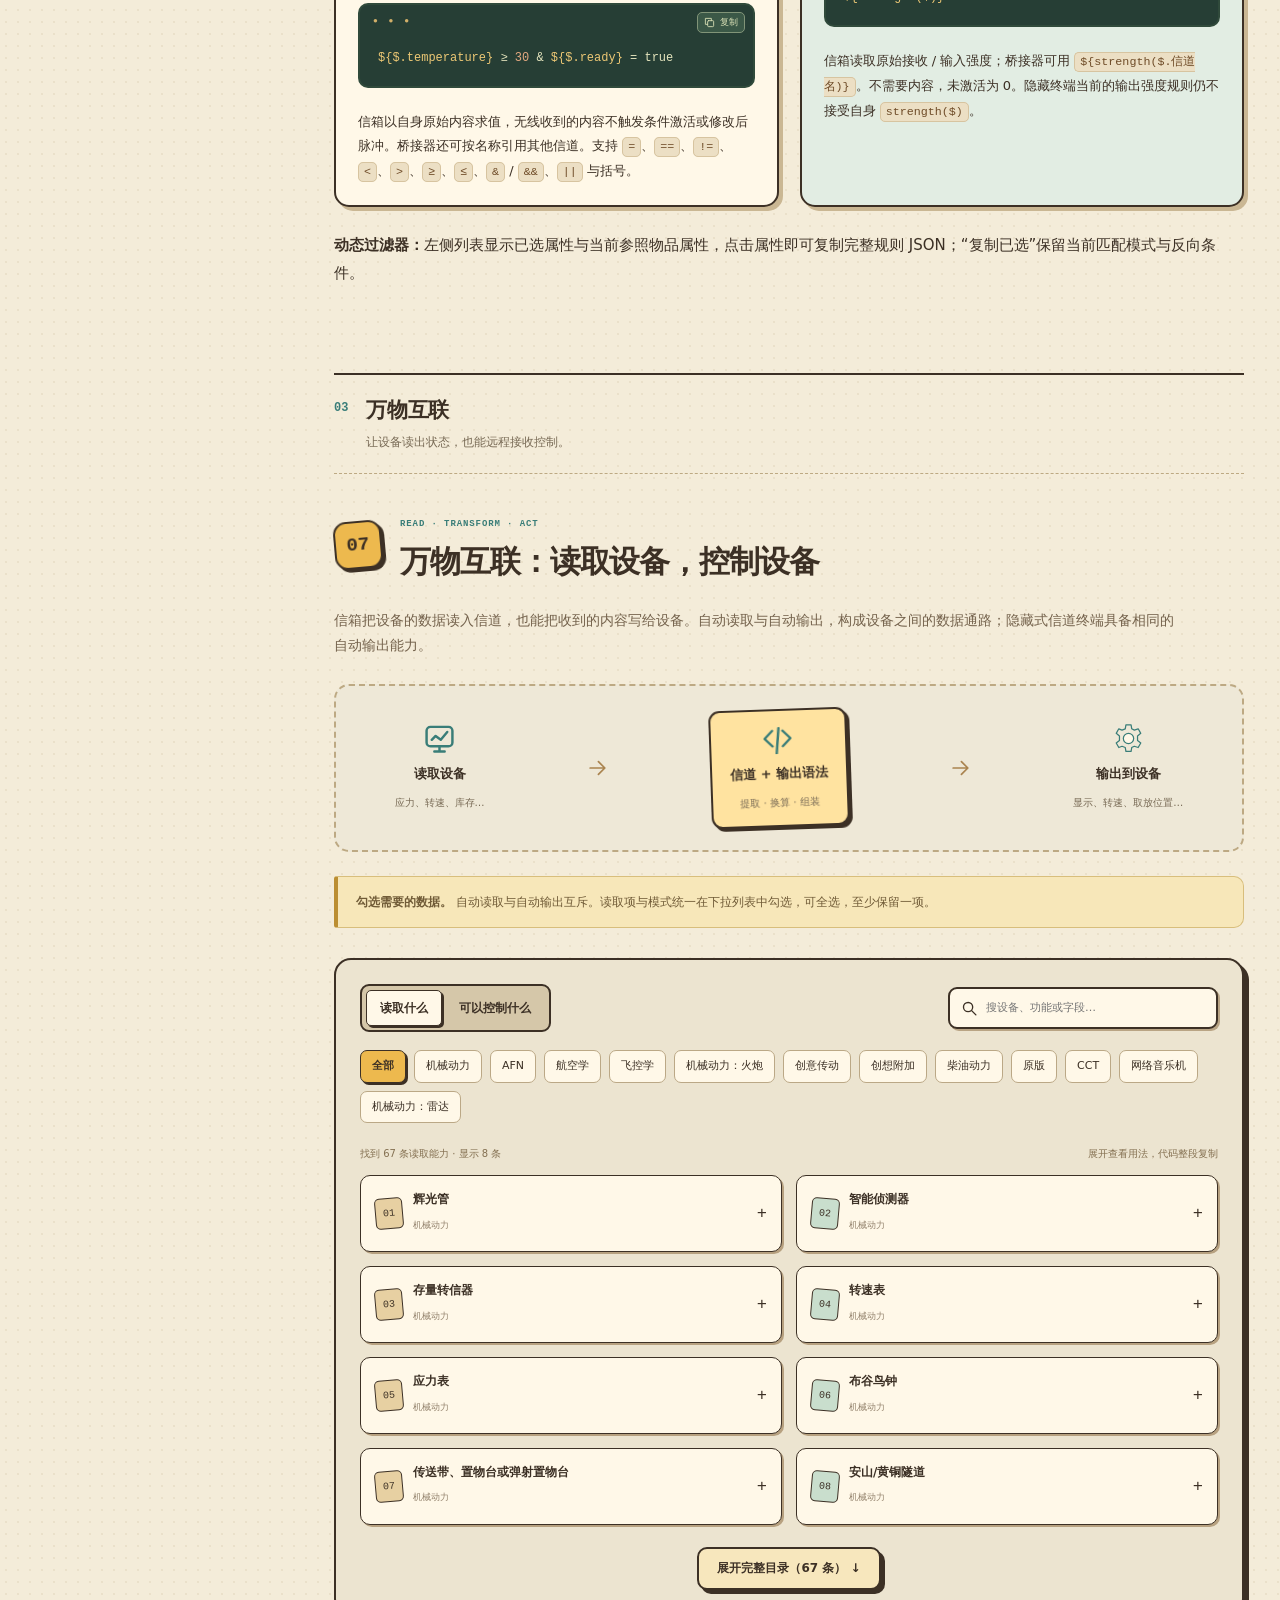
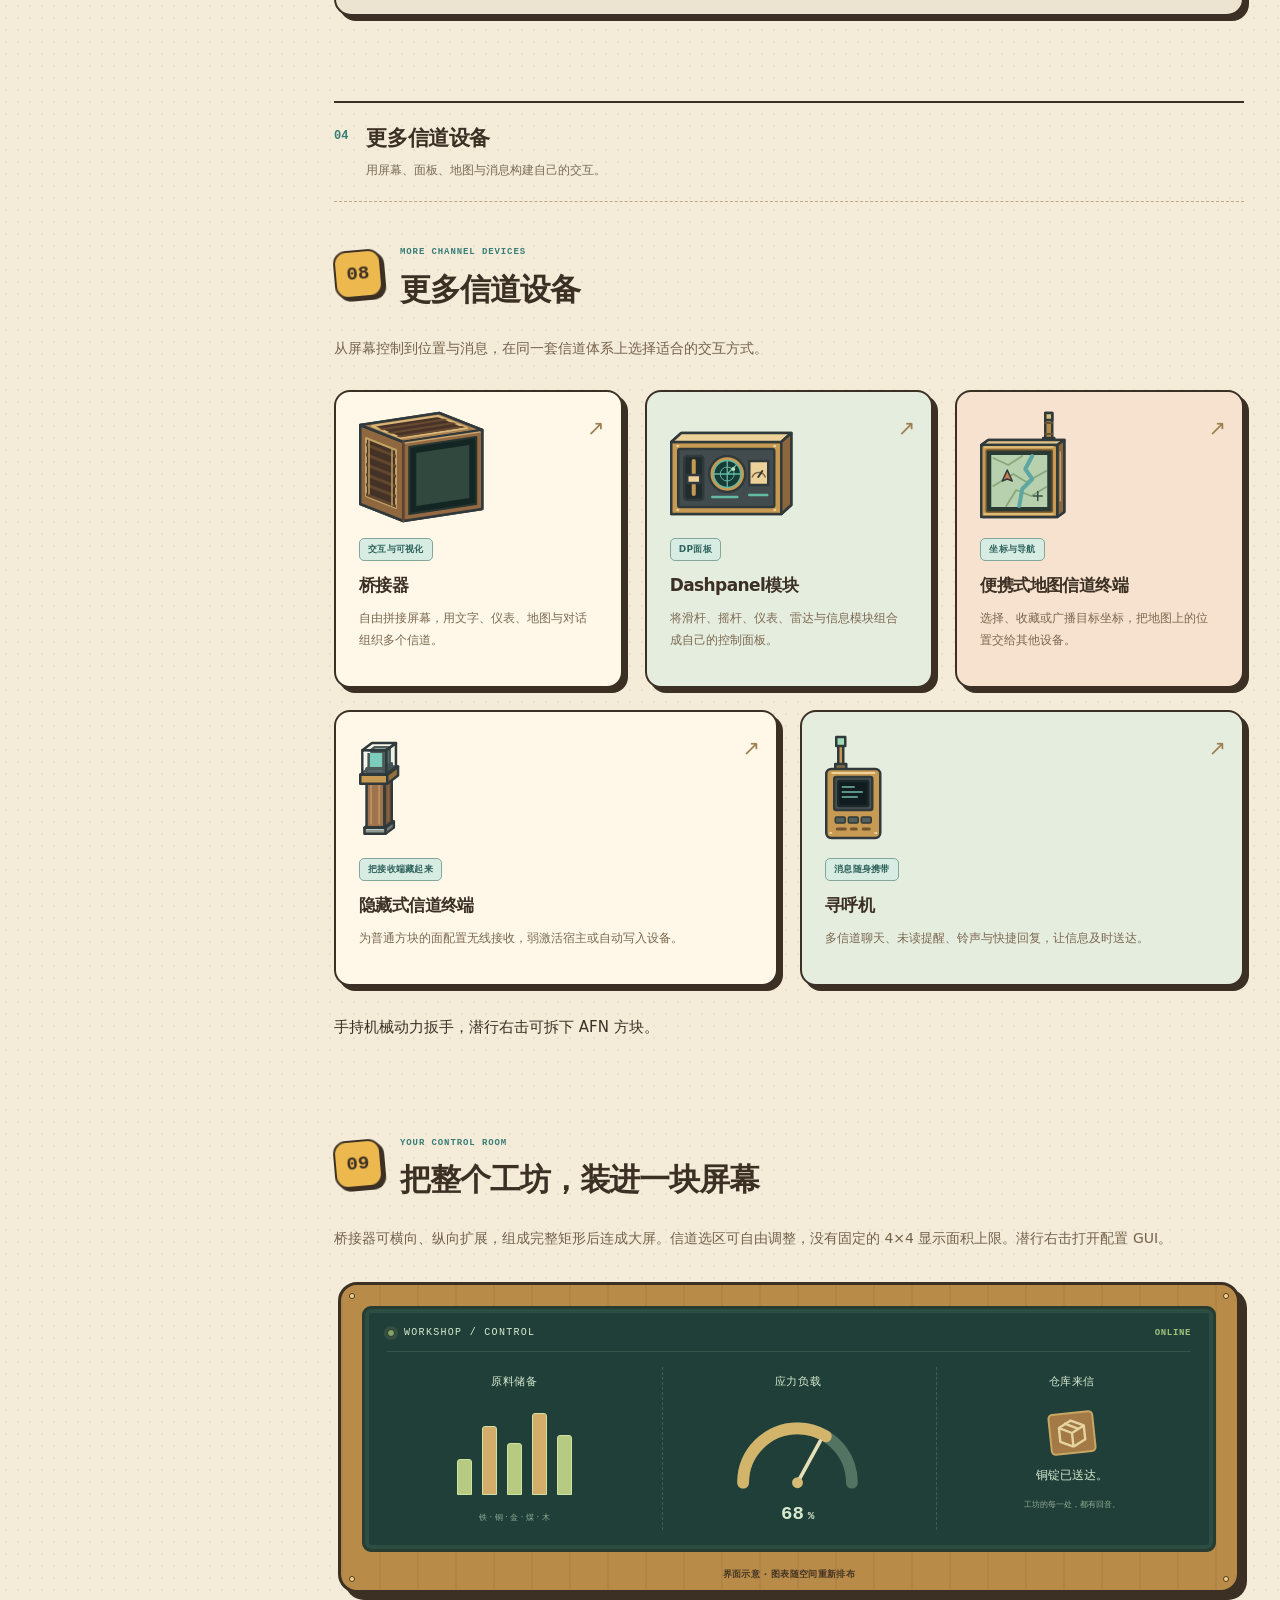
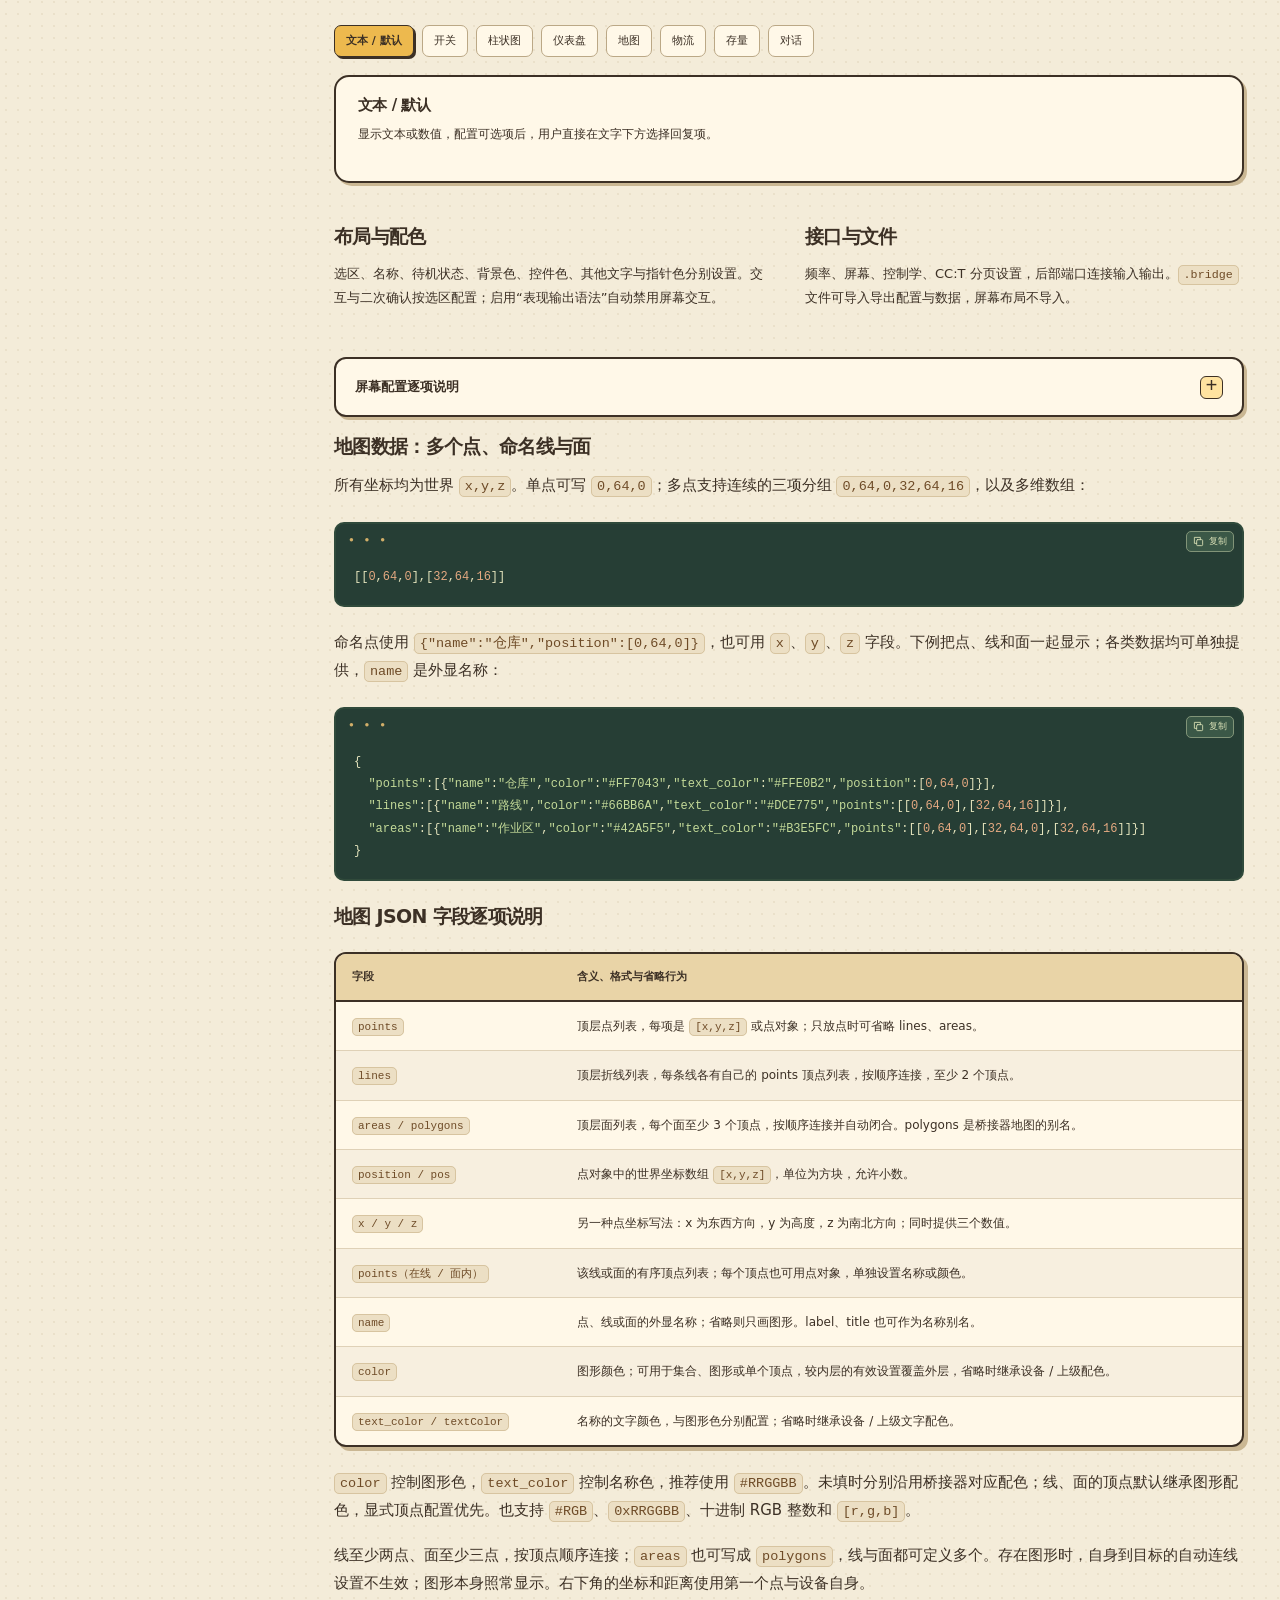
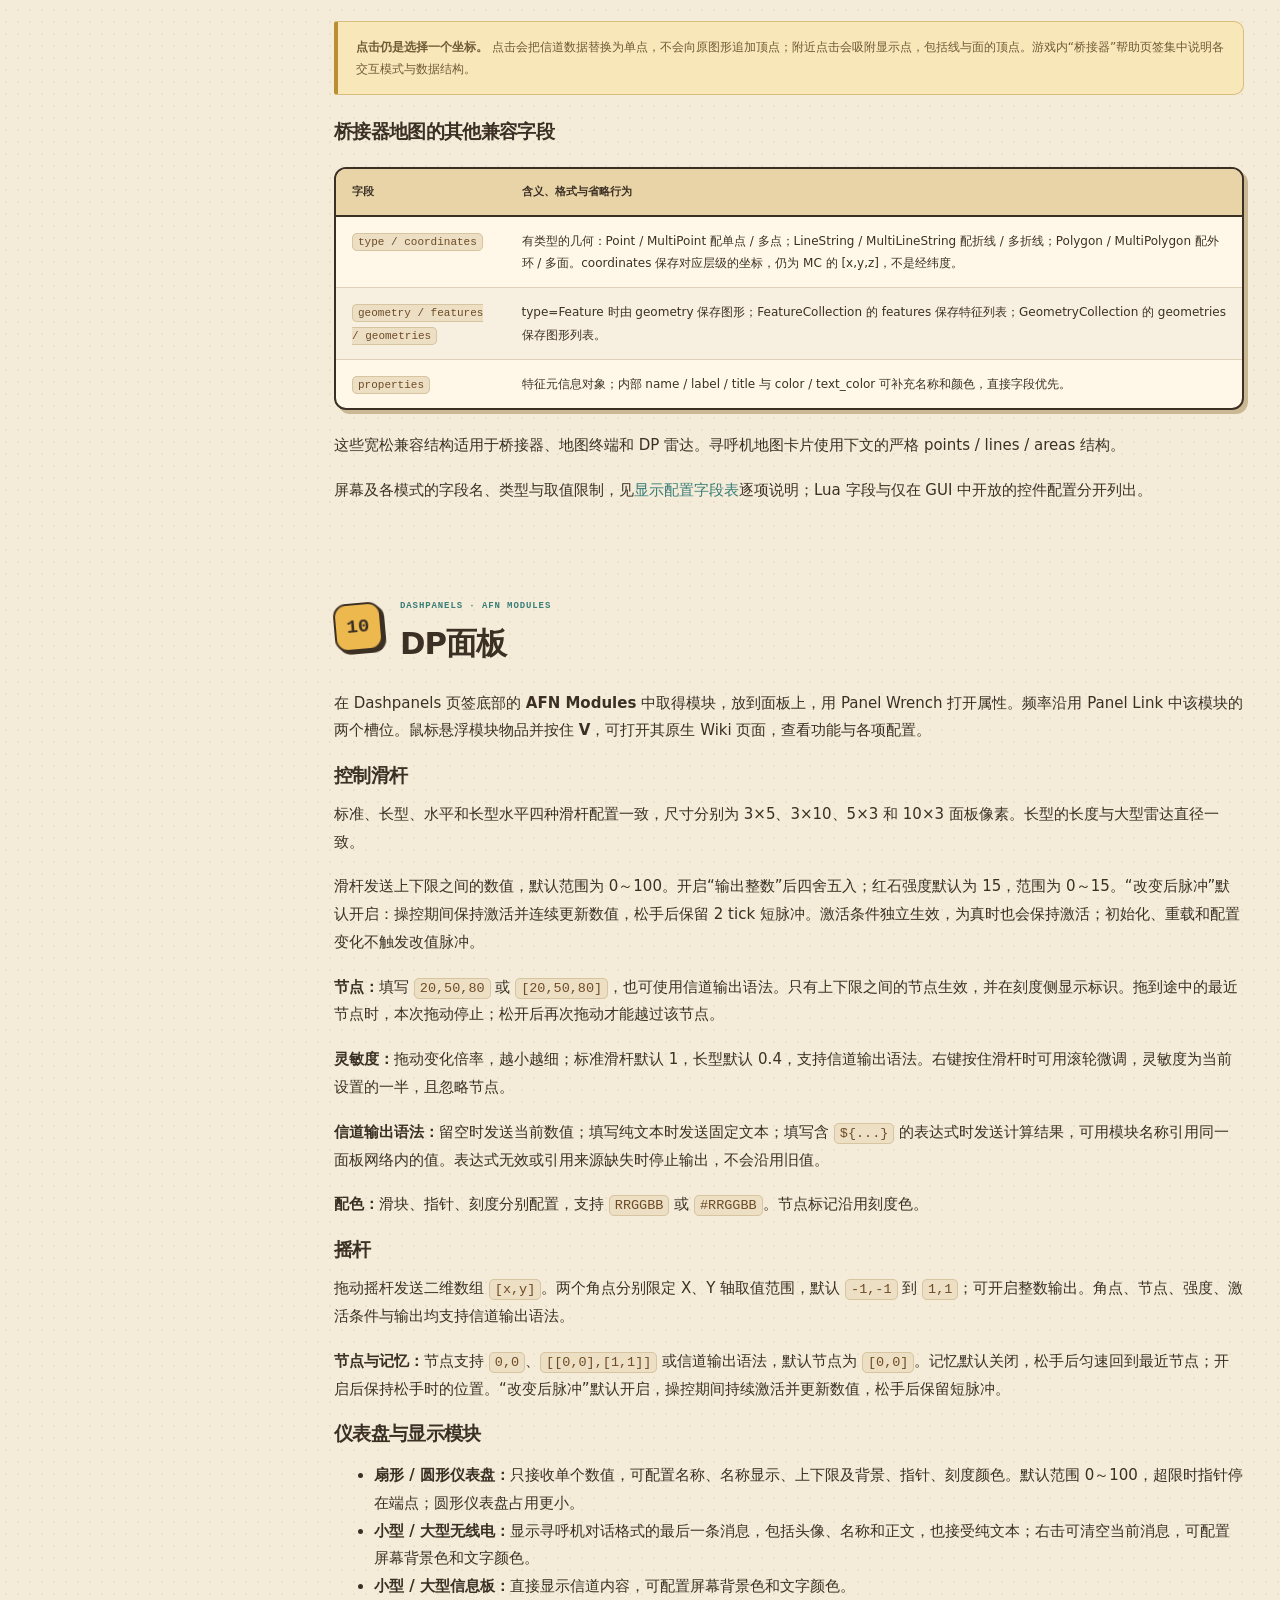
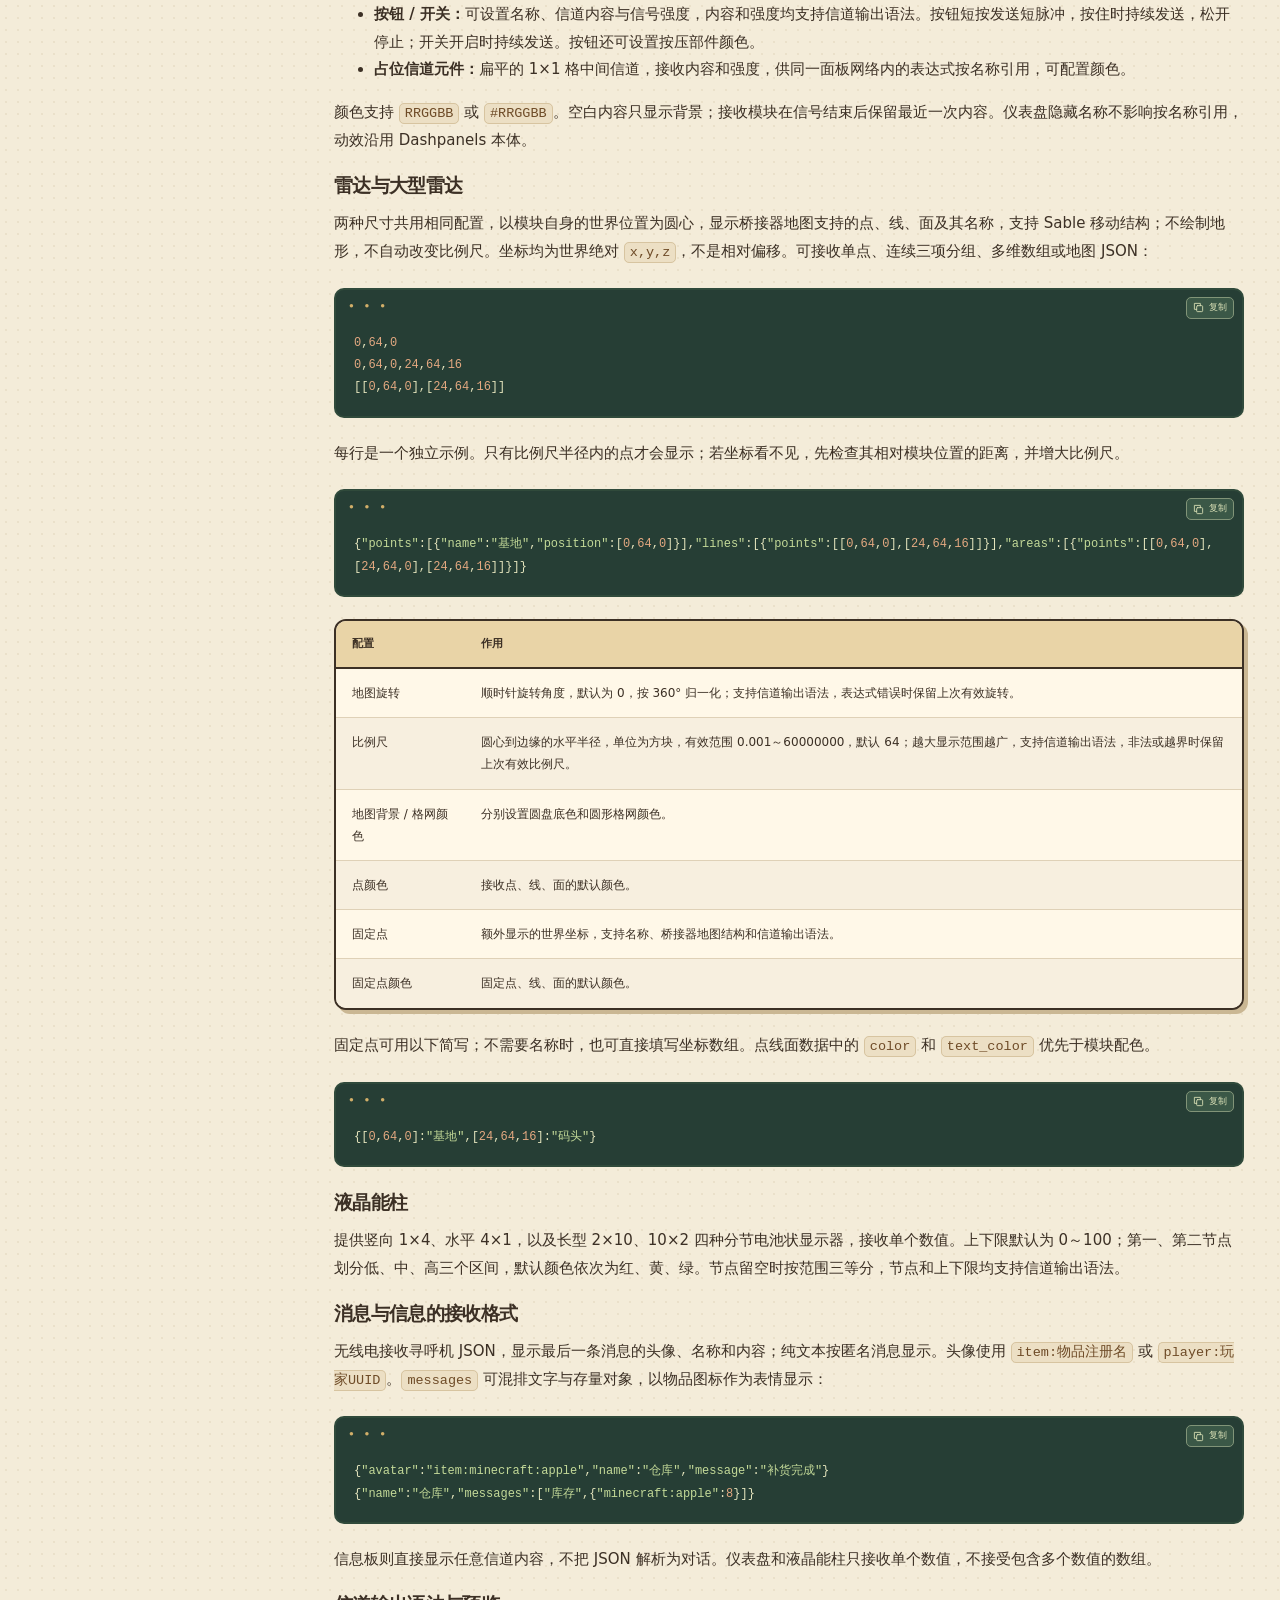
==== commit 2b4a2c03: "Refresh bilingual device reference cache after documentation update" ====
--- a/index.html
+++ b/index.html
@@ -5,7 +5,7 @@
 <meta name="description" content="AFN WIKI 1.8.3：万物互联，让数据随心流动。频率与鉴权、桥接器、信箱输入输出、机械配置、信道输出语法、地图、寻呼机及 CC:Tweaked。">
 <title>AFN WIKI · 万物互联，让数据随心流动</title>
 <link rel="icon" href="assets/favicon.svg" type="image/svg+xml"><link rel="stylesheet" href="assets/wiki.css?v=3">
-<script src="assets/device-catalog.js?v=1.8.3" defer></script><script src="assets/syntax-catalog.js?v=1.8.3" defer></script><script src="assets/wiki.js?v=1.8.3" defer></script>
+<script src="assets/device-catalog.js?v=1.8.3-cbc" defer></script><script src="assets/syntax-catalog.js?v=1.8.3" defer></script><script src="assets/wiki.js?v=1.8.3" defer></script>
 <script data-goatcounter="https://2335987512.goatcounter.com/count" async src="https://gc.zgo.at/count.js"></script>
 </head>
 <body>
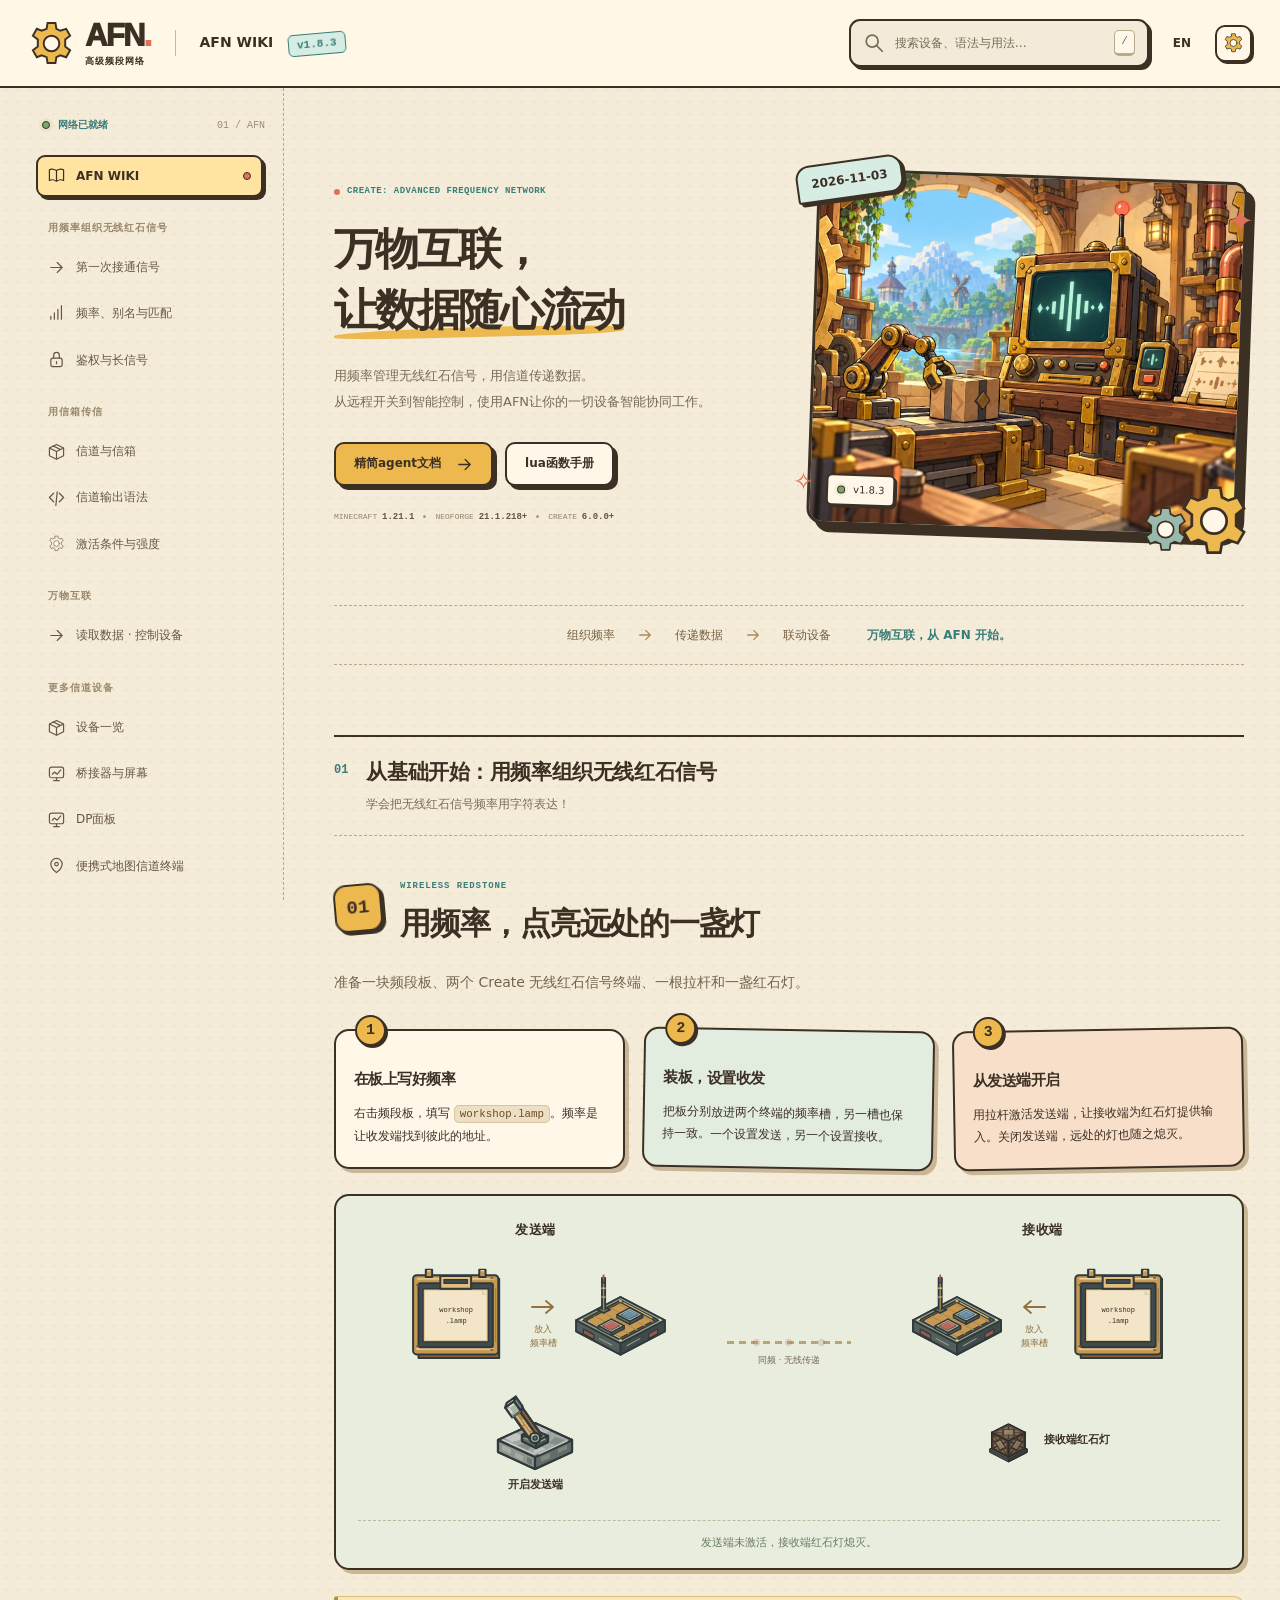
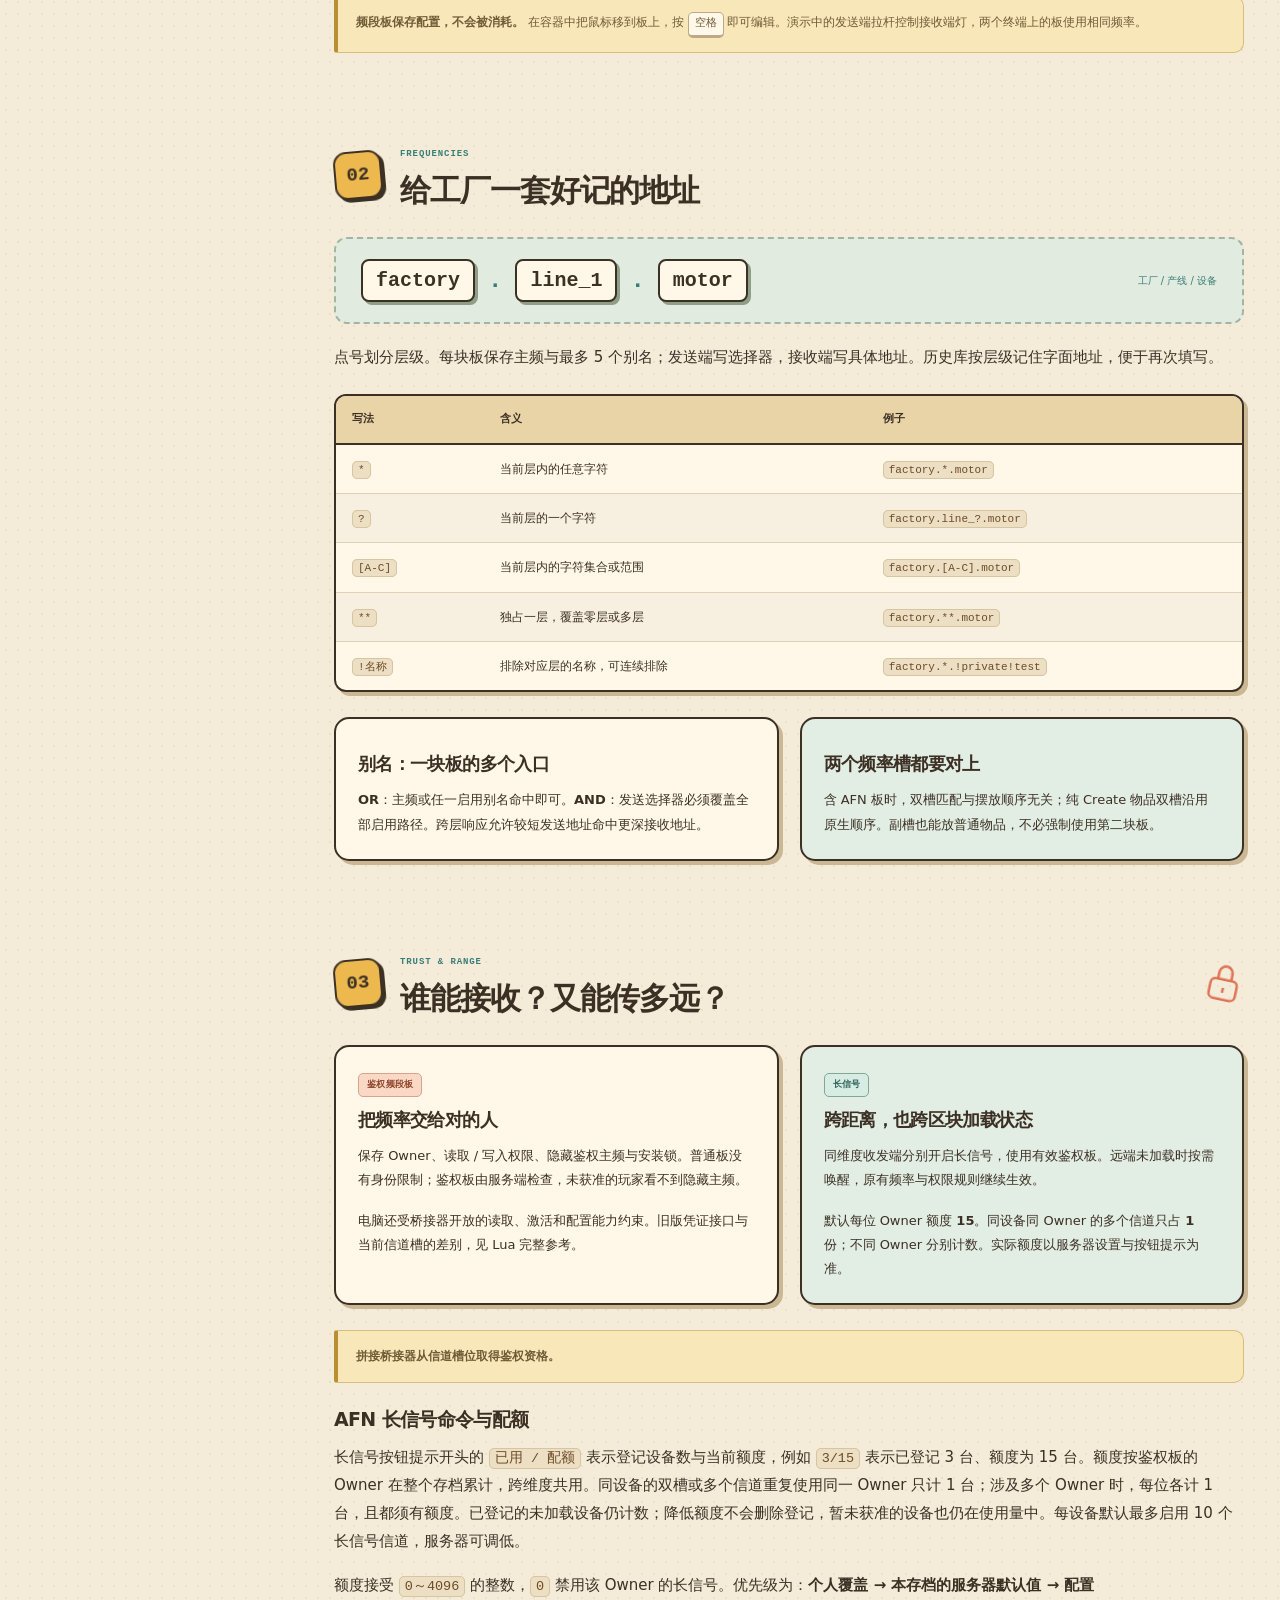
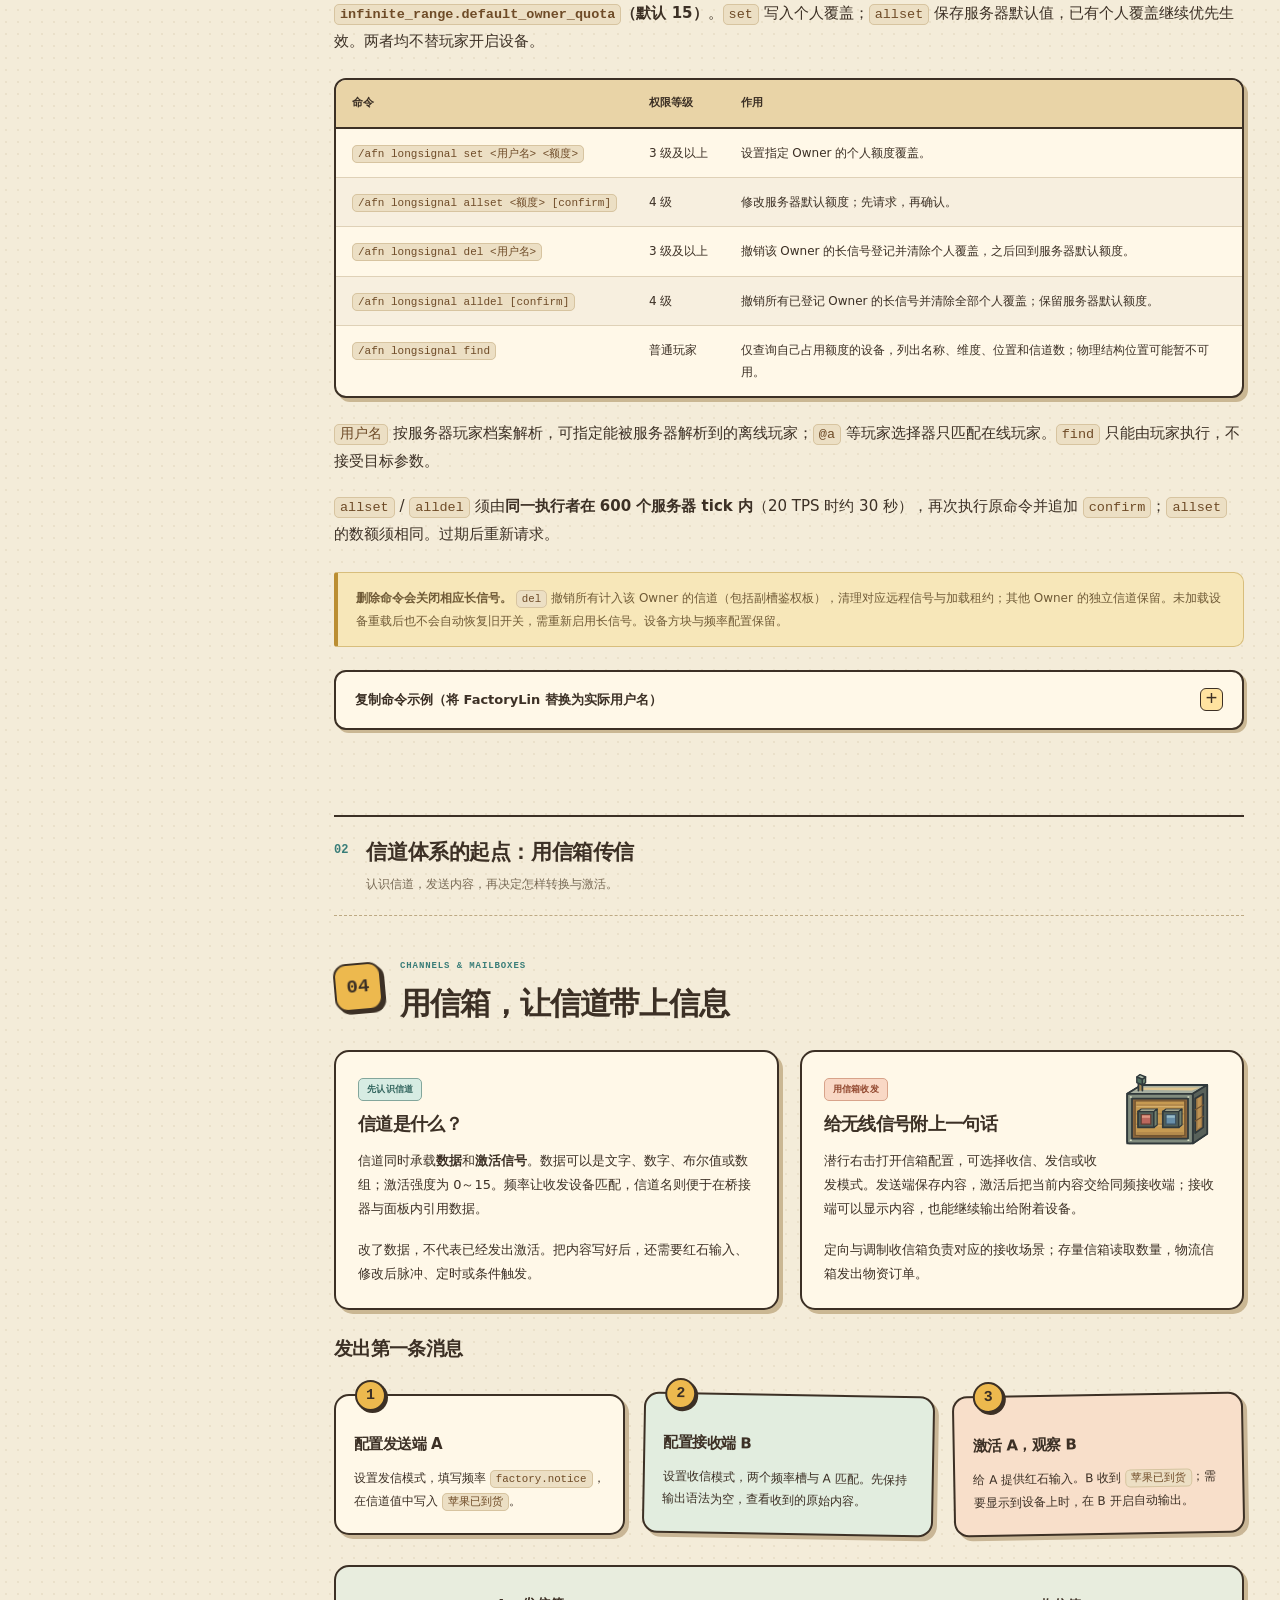
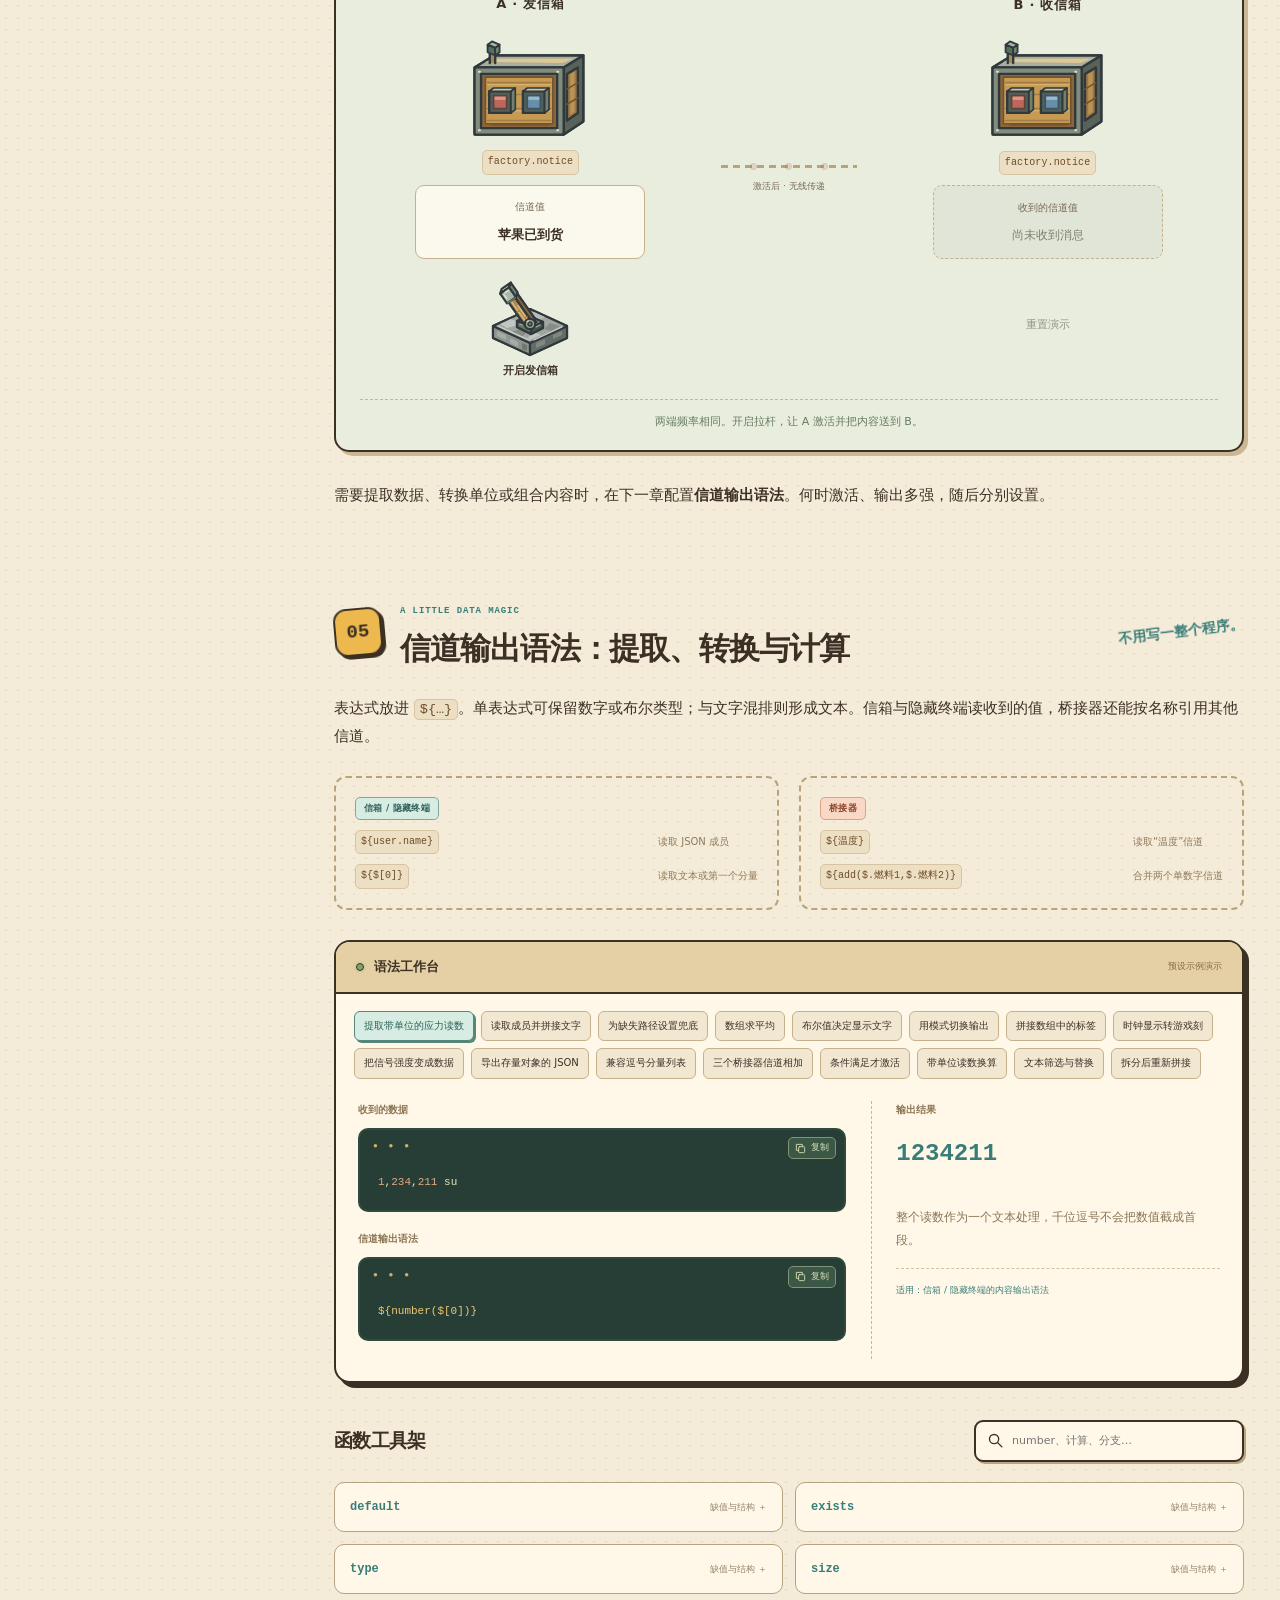
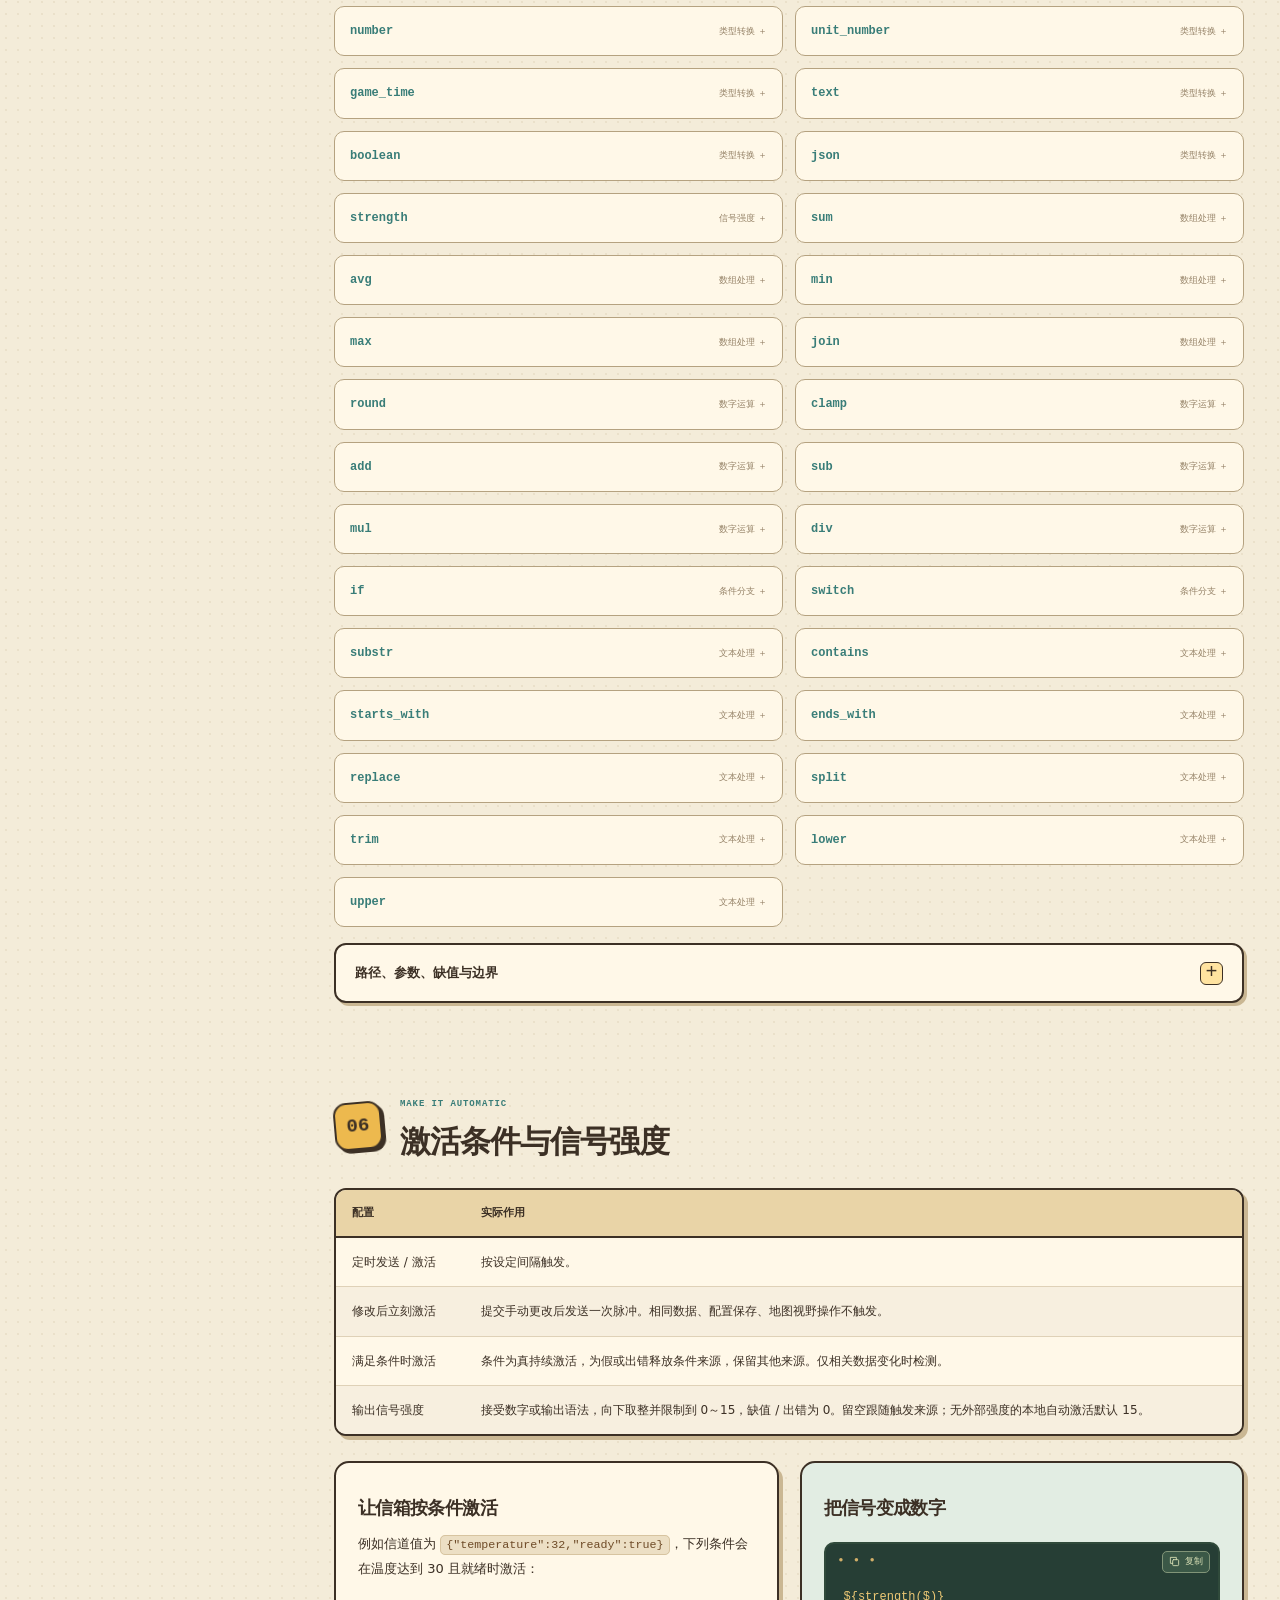
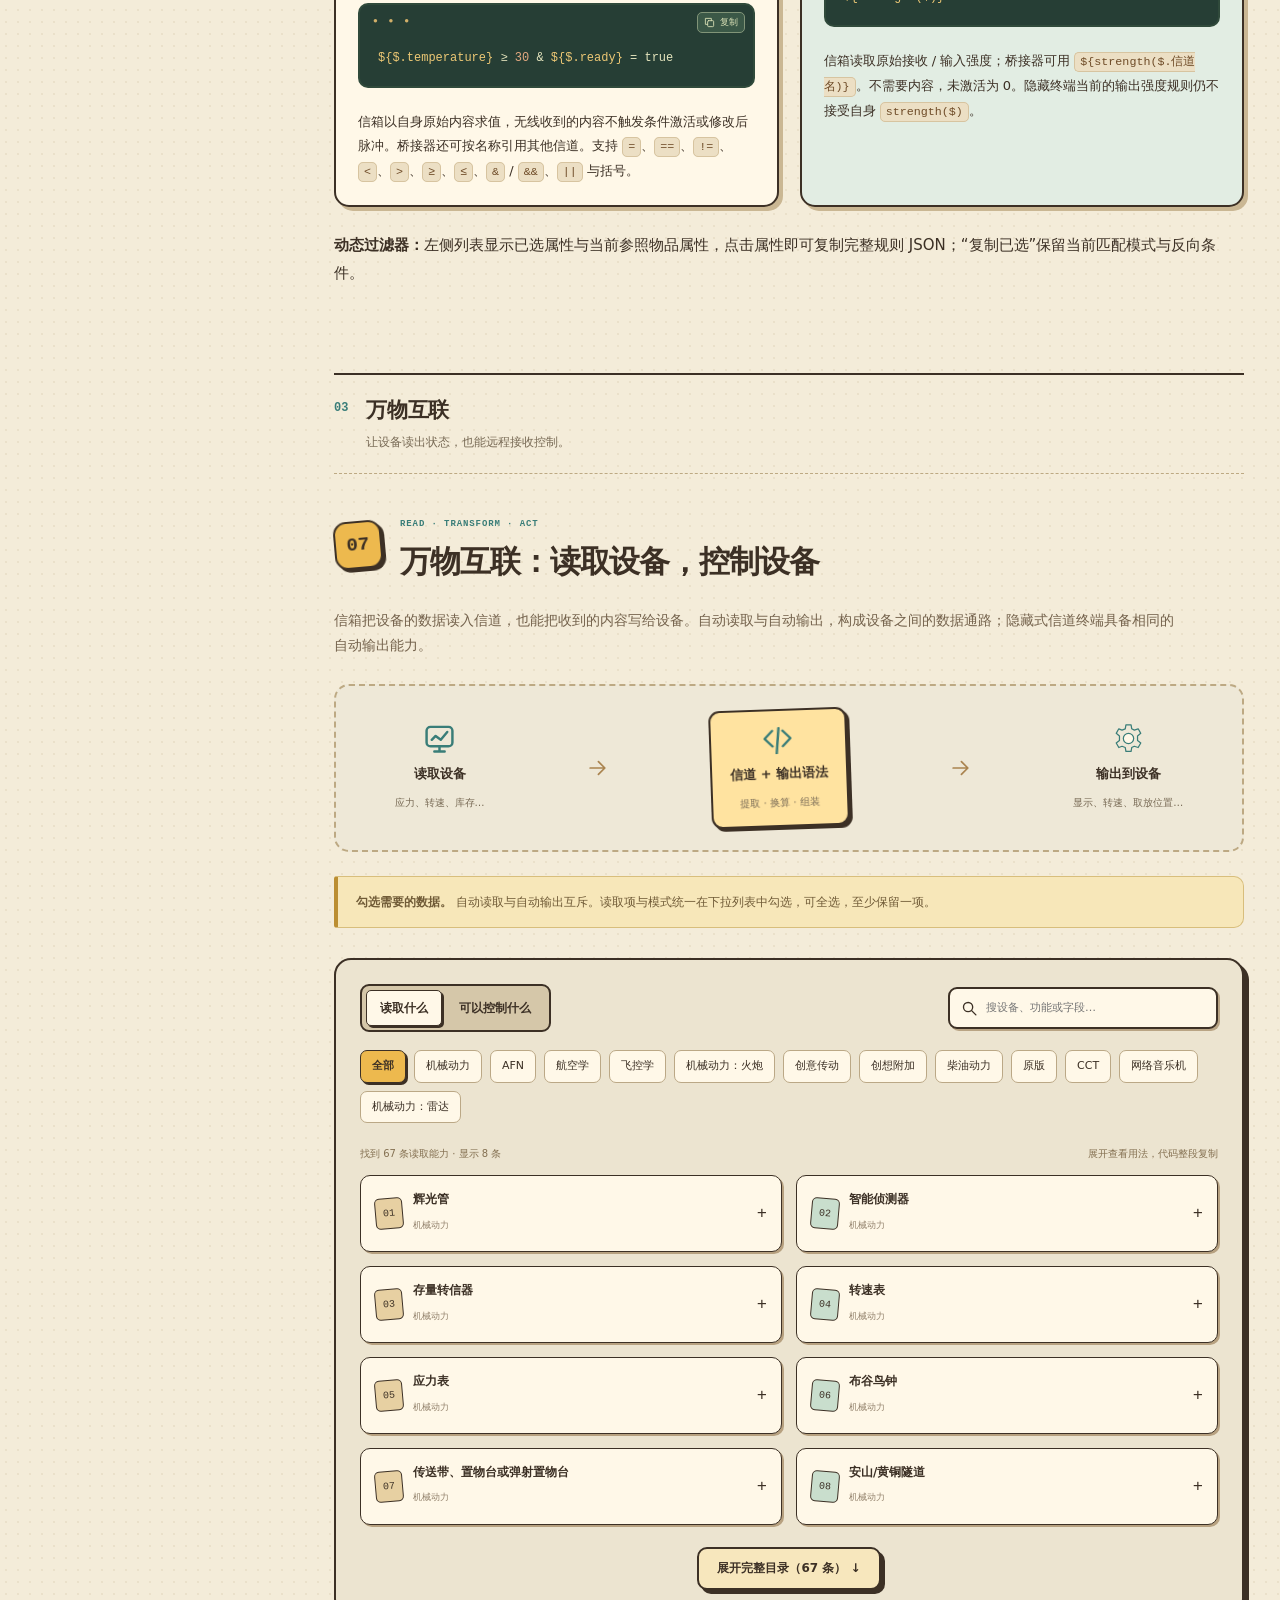
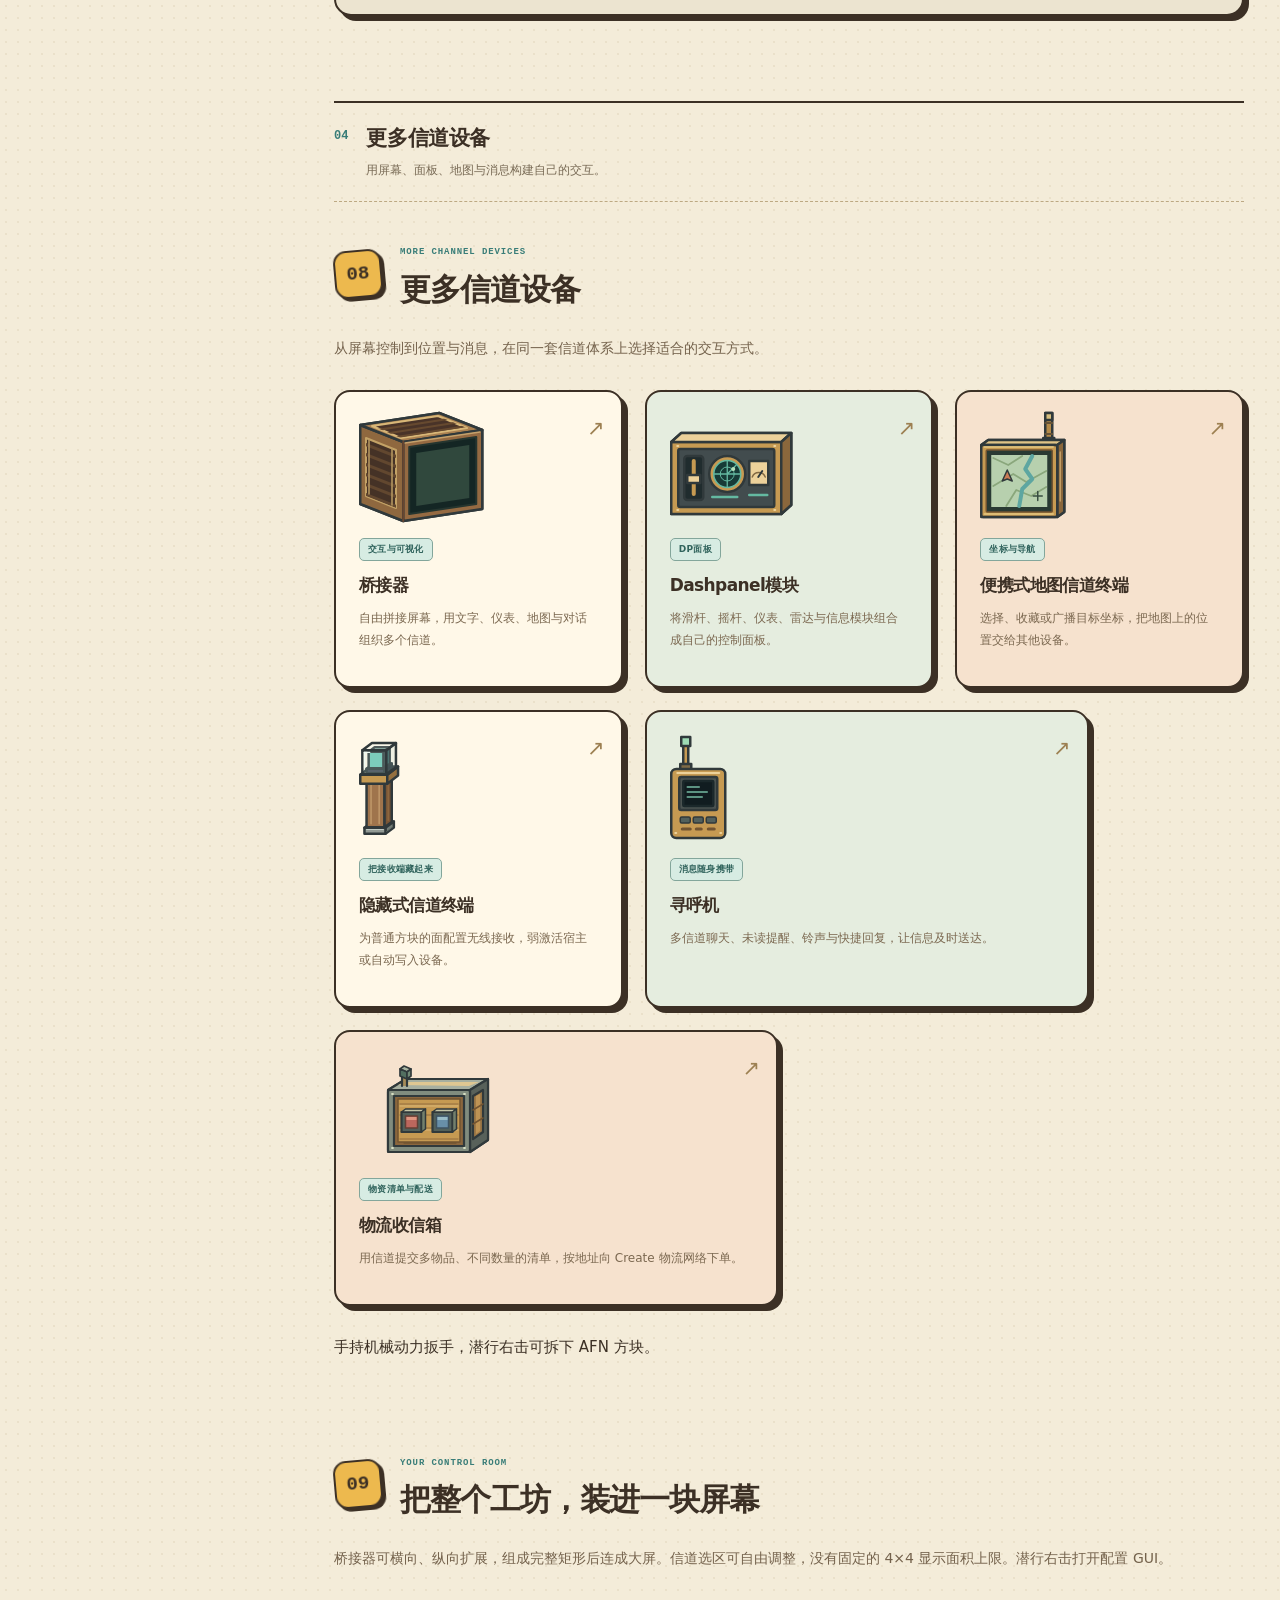
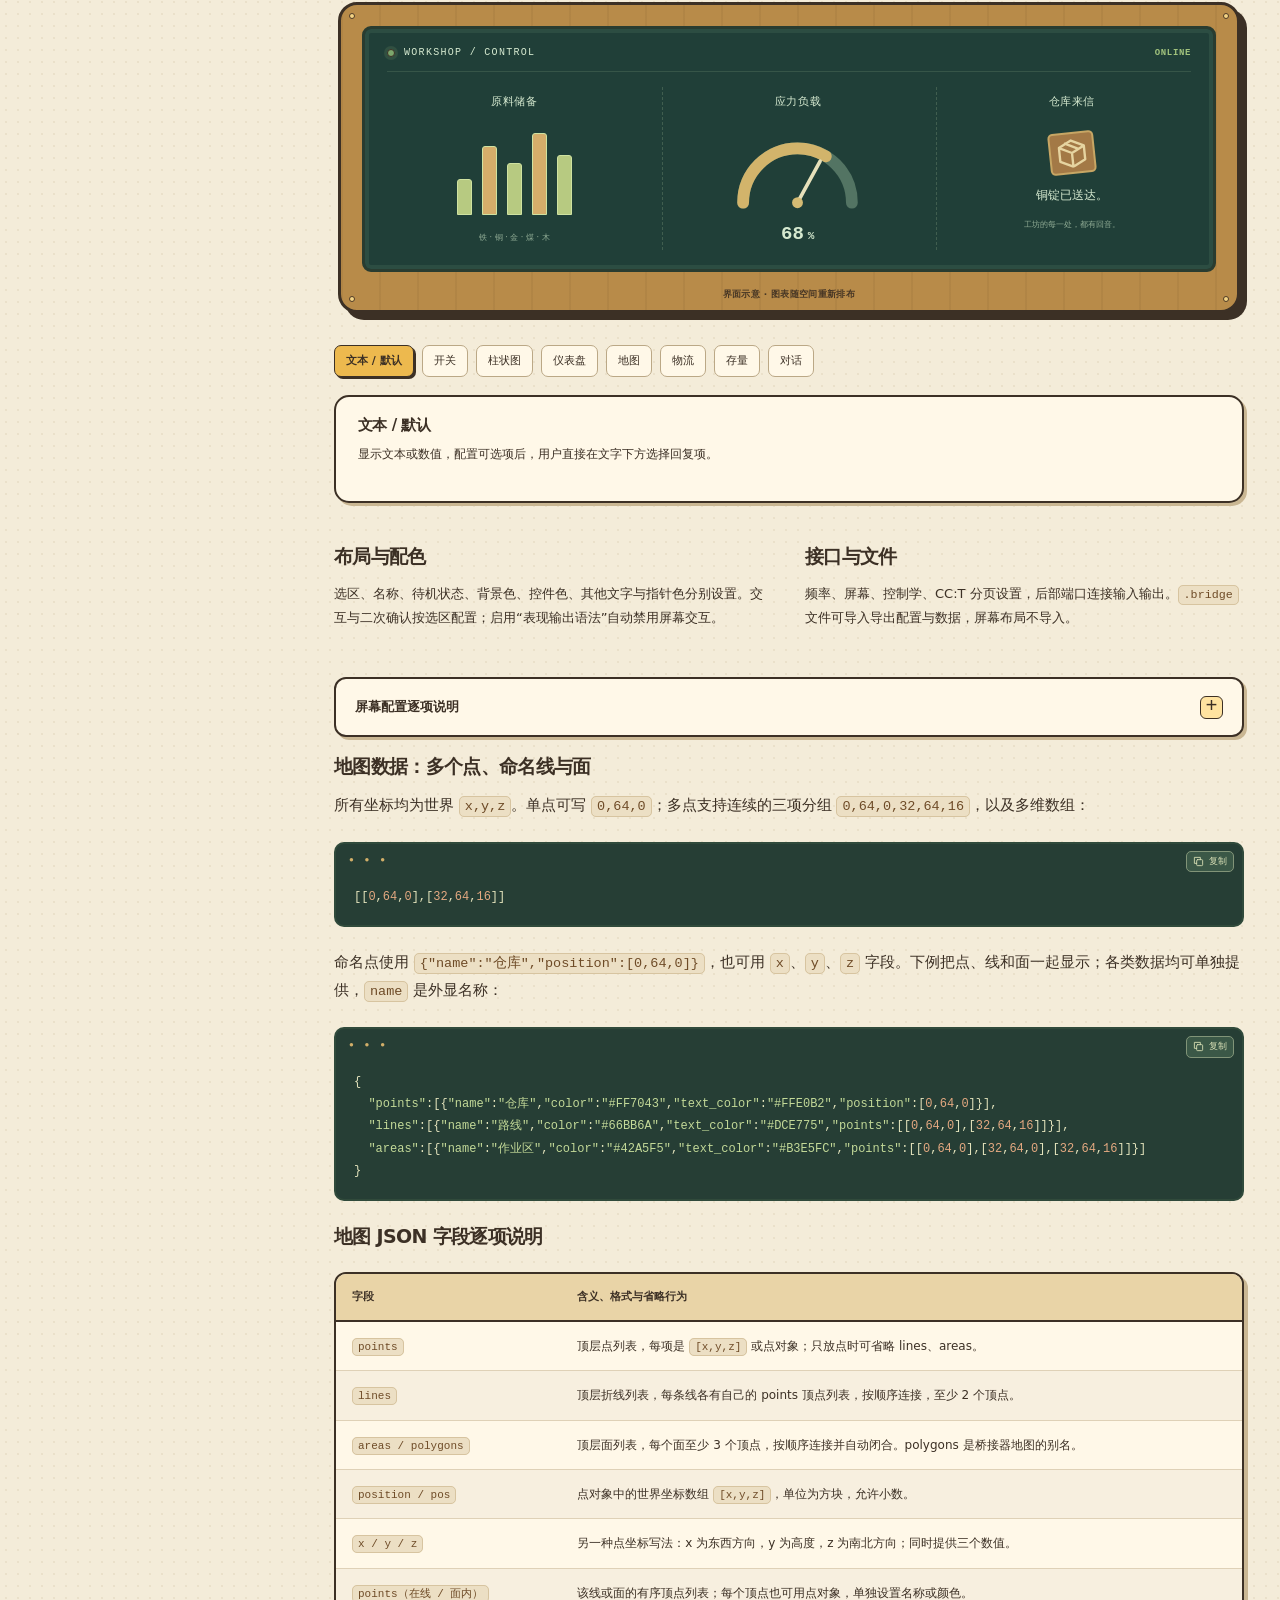
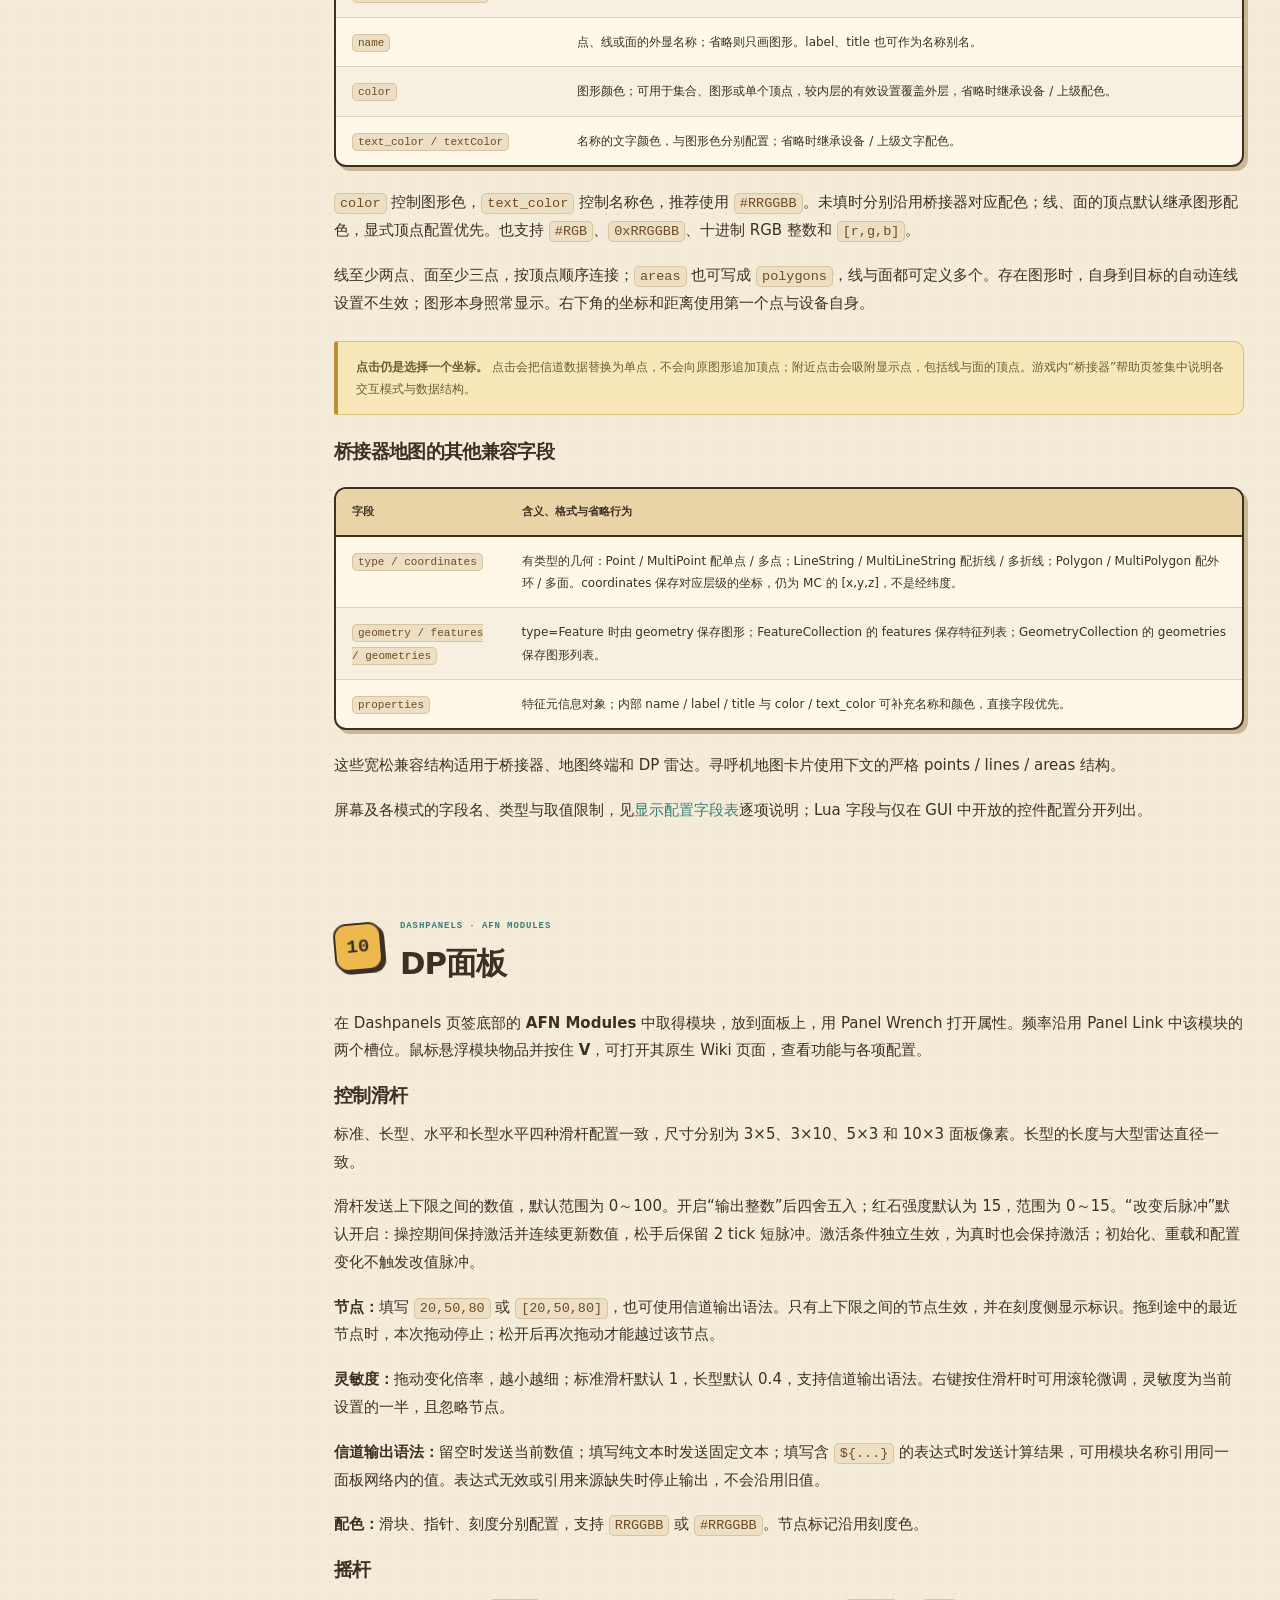
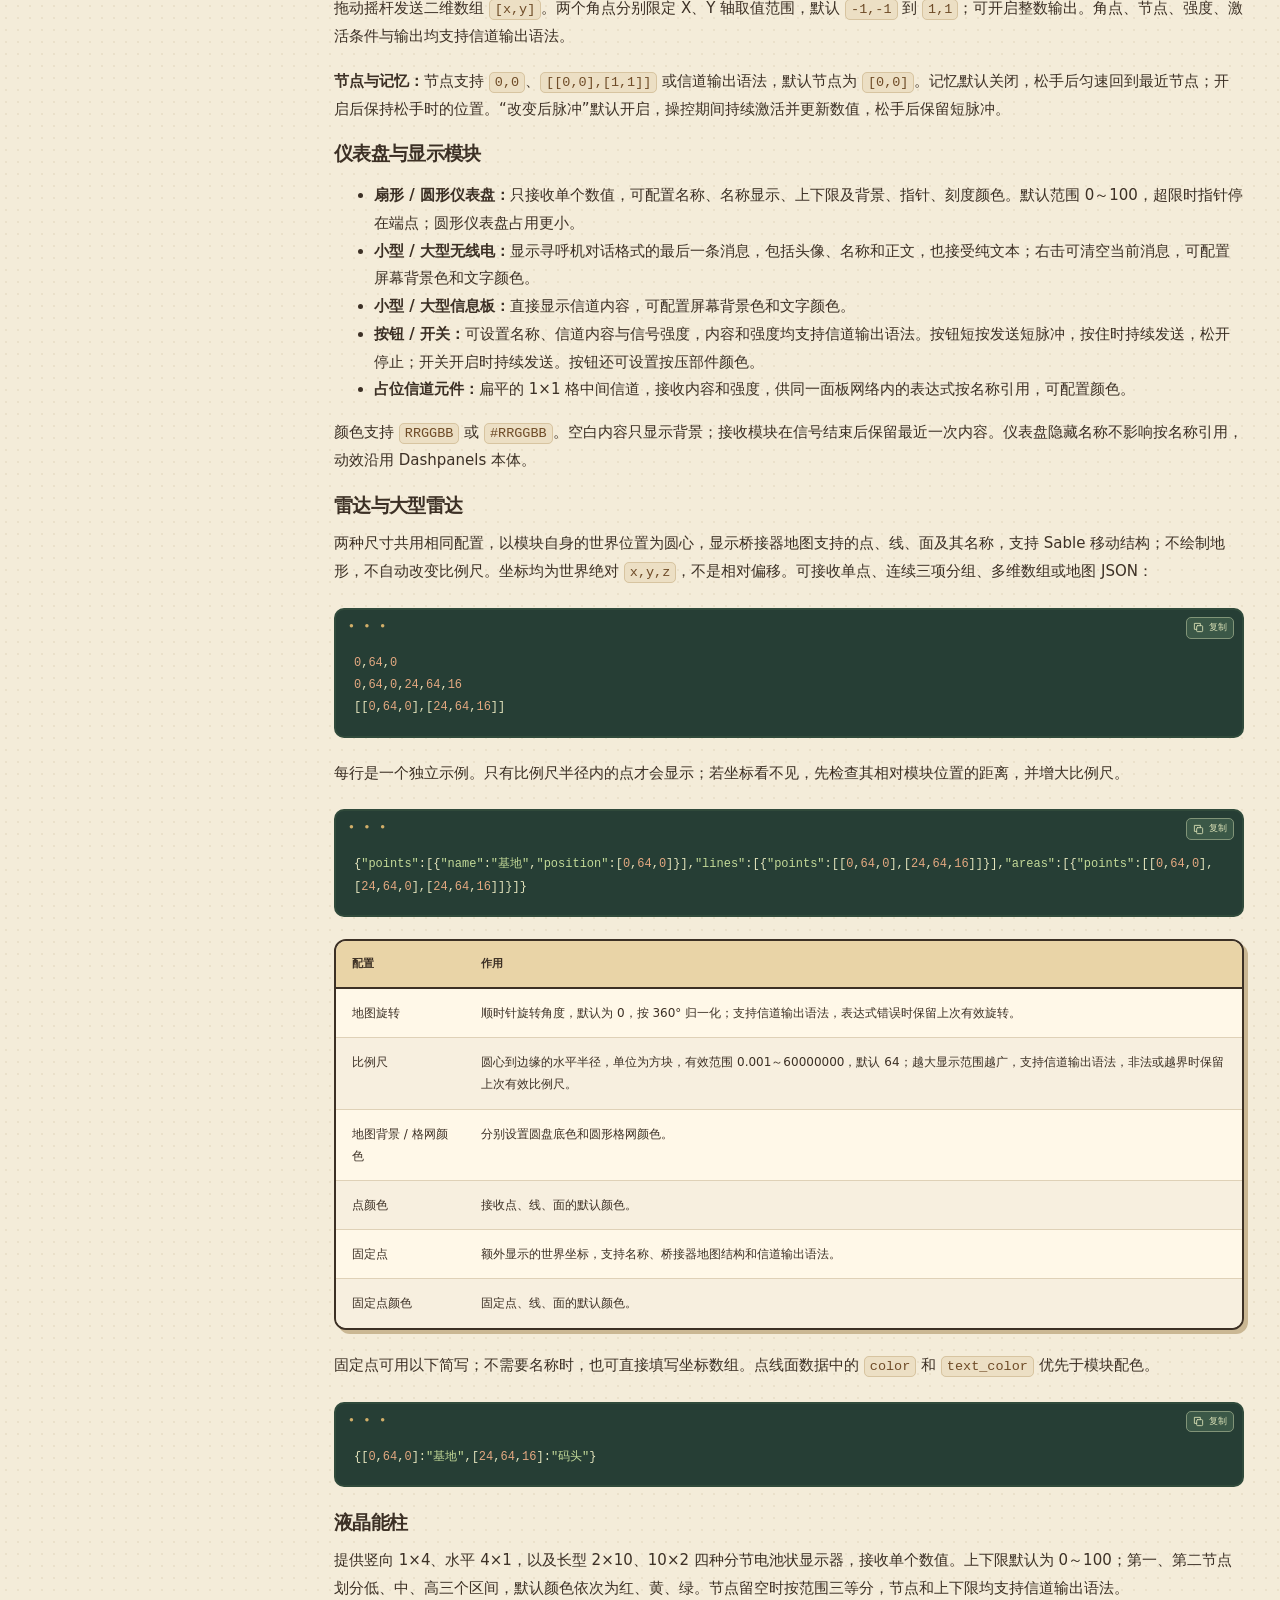
==== commit 30d5dfad: "Document Logistics Mailbox orders in the bilingual device guide" ====
--- a/index.html
+++ b/index.html
@@ -52,6 +52,7 @@
 <a href="#hidden"><svg class="icon"><use href="#i-signal"/></svg>隐藏式信道终端</a>
 <a href="#pager"><svg class="icon"><use href="#i-signal"/></svg>信道寻呼机</a>
 <a href="#blueprints"><svg class="icon"><use href="#i-copy"/></svg>蓝图与票务</a>
+<a href="#logistics-mailbox"><svg class="icon"><use href="#i-box"/></svg>物流收信箱</a>
 <div class="nav-group">API与开发</div>
 <a href="#computer"><svg class="icon"><use href="#i-code"/></svg>CC:T 与开发接口</a>
 <a href="#faq"><svg class="icon"><use href="#i-book"/></svg>兼容与常见问题</a>
@@ -202,7 +203,7 @@
 
 <div class="part-heading"><span>04</span><div><b>更多信道设备</b><p>用屏幕、面板、地图与消息构建自己的交互。</p></div></div>
 
-<section class="chapter" id="devices" data-title="桥接器 Dashpanel DP面板 便携式地图信道终端 隐藏式信道终端 寻呼机"><div class="section-heading"><span class="chapter-number">08</span><div><span class="eyebrow">MORE CHANNEL DEVICES</span><h2>更多信道设备</h2></div></div><p class="section-intro">从屏幕控制到位置与消息，在同一套信道体系上选择适合的交互方式。</p><div class="toolbox-grid"><a class="tool-card" href="#bridge"><img class="device-art " src="assets/device-bridge.svg" alt="桥接器" width="160" height="120" loading="lazy"><span class="tag">交互与可视化</span><h3>桥接器</h3><p>自由拼接屏幕，用文字、仪表、地图与对话组织多个信道。</p><span class="tool-arrow" aria-hidden="true">↗</span></a><a class="tool-card" href="#dashpanels"><img class="device-art " src="assets/device-dp.svg" alt="Dashpanel模块" width="160" height="120" loading="lazy"><span class="tag">DP面板</span><h3>Dashpanel模块</h3><p>将滑杆、摇杆、仪表、雷达与信息模块组合成自己的控制面板。</p><span class="tool-arrow" aria-hidden="true">↗</span></a><a class="tool-card" href="#map-terminal"><img class="device-art " src="assets/device-map-terminal.svg" alt="便携式地图信道终端" width="160" height="120" loading="lazy"><span class="tag">坐标与导航</span><h3>便携式地图信道终端</h3><p>选择、收藏或广播目标坐标，把地图上的位置交给其他设备。</p><span class="tool-arrow" aria-hidden="true">↗</span></a><a class="tool-card" href="#hidden"><img class="device-art " src="assets/device-hidden-terminal.svg?v=2" alt="隐藏式信道终端" width="160" height="120" loading="lazy"><span class="tag">把接收端藏起来</span><h3>隐藏式信道终端</h3><p>为普通方块的面配置无线接收，弱激活宿主或自动写入设备。</p><span class="tool-arrow" aria-hidden="true">↗</span></a><a class="tool-card" href="#pager"><img class="device-art " src="assets/device-pager.svg" alt="寻呼机" width="160" height="120" loading="lazy"><span class="tag">消息随身携带</span><h3>寻呼机</h3><p>多信道聊天、未读提醒、铃声与快捷回复，让信息及时送达。</p><span class="tool-arrow" aria-hidden="true">↗</span></a></div><p>手持机械动力扳手，潜行右击可拆下 AFN 方块。</p></section>
+<section class="chapter" id="devices" data-title="桥接器 Dashpanel DP面板 便携式地图信道终端 隐藏式信道终端 寻呼机 物流收信箱 物资组 多物品"><div class="section-heading"><span class="chapter-number">08</span><div><span class="eyebrow">MORE CHANNEL DEVICES</span><h2>更多信道设备</h2></div></div><p class="section-intro">从屏幕控制到位置与消息，在同一套信道体系上选择适合的交互方式。</p><div class="toolbox-grid"><a class="tool-card" href="#bridge"><img class="device-art " src="assets/device-bridge.svg" alt="桥接器" width="160" height="120" loading="lazy"><span class="tag">交互与可视化</span><h3>桥接器</h3><p>自由拼接屏幕，用文字、仪表、地图与对话组织多个信道。</p><span class="tool-arrow" aria-hidden="true">↗</span></a><a class="tool-card" href="#dashpanels"><img class="device-art " src="assets/device-dp.svg" alt="Dashpanel模块" width="160" height="120" loading="lazy"><span class="tag">DP面板</span><h3>Dashpanel模块</h3><p>将滑杆、摇杆、仪表、雷达与信息模块组合成自己的控制面板。</p><span class="tool-arrow" aria-hidden="true">↗</span></a><a class="tool-card" href="#map-terminal"><img class="device-art " src="assets/device-map-terminal.svg" alt="便携式地图信道终端" width="160" height="120" loading="lazy"><span class="tag">坐标与导航</span><h3>便携式地图信道终端</h3><p>选择、收藏或广播目标坐标，把地图上的位置交给其他设备。</p><span class="tool-arrow" aria-hidden="true">↗</span></a><a class="tool-card" href="#hidden"><img class="device-art " src="assets/device-hidden-terminal.svg?v=2" alt="隐藏式信道终端" width="160" height="120" loading="lazy"><span class="tag">把接收端藏起来</span><h3>隐藏式信道终端</h3><p>为普通方块的面配置无线接收，弱激活宿主或自动写入设备。</p><span class="tool-arrow" aria-hidden="true">↗</span></a><a class="tool-card" href="#pager"><img class="device-art " src="assets/device-pager.svg" alt="寻呼机" width="160" height="120" loading="lazy"><span class="tag">消息随身携带</span><h3>寻呼机</h3><p>多信道聊天、未读提醒、铃声与快捷回复，让信息及时送达。</p><span class="tool-arrow" aria-hidden="true">↗</span></a><a class="tool-card" href="#logistics-mailbox"><img class="device-art" src="assets/device-mailbox.svg" alt="物流收信箱" width="160" height="120" loading="lazy"><span class="tag">物资清单与配送</span><h3>物流收信箱</h3><p>用信道提交多物品、不同数量的清单，按地址向 Create 物流网络下单。</p><span class="tool-arrow" aria-hidden="true">↗</span></a></div><p>手持机械动力扳手，潜行右击可拆下 AFN 方块。</p></section>
 
 <section class="chapter" id="bridge" data-title="桥接器 屏幕 交互 模式 拼接 地图 对话 仪表盘 柱状图 控制学 CC 导入 导出"><div class="section-heading"><span class="chapter-number">09</span><div><span class="eyebrow">YOUR CONTROL ROOM</span><h2>把整个工坊，装进一块屏幕</h2></div></div><p class="section-intro">桥接器可横向、纵向扩展，组成完整矩形后连成大屏。信道选区可自由调整，没有固定的 4×4 显示面积上限。潜行右击打开配置 GUI。</p>
 <div class="bridge-showcase"><div class="bridge-rivets"><i></i><i></i><i></i><i></i></div><div class="bridge-preview"><div class="preview-heading"><span class="status-light"></span> WORKSHOP / CONTROL <b>ONLINE</b></div><div class="preview-instruments"><div class="preview-chart"><span>原料储备</span><div class="chart-bars"><i style="--bar:42%"></i><i style="--bar:80%"></i><i style="--bar:60%"></i><i style="--bar:95%"></i><i style="--bar:70%"></i></div><small>铁 · 铜 · 金 · 煤 · 木</small></div><div class="preview-gauge"><span>应力负载</span><svg viewBox="0 0 160 100" aria-hidden="true"><path class="gauge-track" d="M20 85a60 60 0 0 1 120 0"/><path class="gauge-value" d="M20 85a60 60 0 0 1 120 0"/><path class="gauge-needle" d="M80 85 105 39"/><circle cx="80" cy="85" r="6"/></svg><strong>68<span>%</span></strong></div><div class="preview-message"><span>仓库来信</span><div class="parcel-icon"><svg class="icon"><use href="#i-box"/></svg></div><p>铜锭已送达。</p><small>工坊的每一处，都有回音。</small></div></div></div><span class="showcase-label">界面示意 · 图表随空间重新排布</span></div>
@@ -337,9 +338,51 @@
 
 <section class="chapter" id="blueprints" data-title="蓝图 编辑器 Create Sable 鉴权 打印 票券 发票机 验票机 身份验证柱"><div class="section-heading"><span class="chapter-number">14</span><div><span class="eyebrow">BUILD IT AGAIN</span><h2>复制工程，重新安排身份</h2></div></div><div class="blueprint-note"><div class="blueprint-tabs"><span>频率</span><span>鉴权</span><span>编辑</span></div><h3>蓝图信道编辑器</h3><p>支持 Create 与新旧 Sable 蓝图。搜索频率、别名、物品、设备与位置类型；展开多频率设备、替换物品，空格编辑板。全空组不显示，已有组的空副槽仍可补入物品。</p><p>一键鉴权绑定到自己，从玩家列表分配读写权限。编辑页增改按点分段的前后缀，或全局替换主频与别名字符。</p><p>保存文件位于蓝图目录的 <code>afn/</code> 下，保留可辨认的原名称。任何人都能施工；经验证且可确认打印者时，鉴权板绑定打印者并保留共享权限。未验证复制不继承原 Owner。</p></div><div class="ticket-line"><svg class="icon"><use href="#i-lock"/></svg><div><h3>票券与门禁</h3><p>发票机用鉴权板签发票券，验票机验证频率和身份后收票放行；库存满时不扣票。鉴权刷卡机与身份验证柱负责身份验证，成功后输出红石脉冲。鉴权板本身不消耗。</p></div></div></section>
 
+<section class="chapter" id="logistics-mailbox" data-title="物流收信箱 物资组 多物品 清单 数量 地址 JSON items count address name 默认值 红石 下单 存量信箱"><div class="section-heading"><span class="chapter-number">15</span><div><span class="eyebrow">ORDER BY CHANNEL</span><h2>物流收信箱：一条信道，发送一份物资清单</h2></div></div>
+<p class="section-intro">物流收信箱接收信道中的订货文本，向已绑定的 Create 物流网络提交物品与数量清单。存量信箱用于读取库存；需要实际调货时，使用这里的物流收信箱。</p>
+<h3>先接通网络，再发送订单</h3>
+<div class="steps"><article class="step-card"><span class="step-number">1</span><h3>调谐物流网络</h3><p>手持物流收信箱，右击已接入目标网络的仓储链接站、仓储发报机等节点，调谐后再放置。确认该网络有可用的打包机与库存，并接好通往收货地址的物流路线。</p></article><article class="step-card"><span class="step-number">2</span><h3>设置收发频率</h3><p>给物流收信箱和发送端配置匹配的频率槽。发送端可用普通信箱或桥接器；物流网络绑定与 AFN 频率是两项独立设置，都需要正确。</p></article><article class="step-card"><span class="step-number">3</span><h3>写入文本并激活</h3><p>把下面的完整指令填入发送端的信道内容，再以大于 0 的强度激活一次。只改内容而未激活，不会下单。示例中的“餐厅”应换成实际收货地址。</p></article></div>
+<h3>一次发送多种物品，每种数量不同</h3>
+<p>下面一次请求 <b>16 个苹果、8 个面包和 1 个蛋糕</b>，全部送往“餐厅”。整段 JSON 是一条指令，可保留换行，也可合并成一行：</p>
+<pre><code>{
+  "address": "餐厅",
+  "items": [
+    {"item": "minecraft:apple", "count": 16},
+    {"item": "minecraft:bread", "count": 8},
+    {"item": "minecraft:cake", "count": 1}
+  ]
+}</code></pre>
+<p><code>items</code> 中每个对象是一项需求，<code>item</code> 指定物品，<code>count</code> 指定该物品数量。顶层 <code>address</code> 为所有条目提供共用地址，无需预先创建物资组。</p>
+<details class="fold"><summary><span>同一份清单送往不同地址</span><span class="fold-sign">+</span></summary><div class="fold-content"><p>在个别条目内添加 <code>address</code>，即可覆盖共用地址。下例苹果送“餐厅”，面包送“工地”。同地址的条目合并为订单，不同地址分别规划；实际物流可能拆成多个包裹。</p><pre><code>{
+  "address": "餐厅",
+  "items": [
+    {"item": "minecraft:apple", "count": 16},
+    {"item": "minecraft:bread", "count": 8, "address": "工地"}
+  ]
+}</code></pre></div></details>
+<details class="fold"><summary><span>只请求一种物品：三种等价写法</span><span class="fold-sign">+</span></summary><div class="fold-content"><p>以下每段都单独请求 16 个苹果，送往“餐厅”。选择其中一种发送即可。</p><pre><code>item=minecraft:apple,count=16,address=餐厅</code></pre><pre><code>minecraft:apple,16,餐厅</code></pre><pre><code>{"item":"minecraft:apple","count":16,"address":"餐厅"}</code></pre><p>物品可用注册 ID 或能唯一匹配的名称，例如“苹果”。模组间同名或服务器无法识别名称时，改用 <code>minecraft:apple</code> 这样的完整注册 ID。数量单位是物品个数，不是组数。</p></div></details>
+<details class="fold"><summary><span>字段怎么填，省略后取什么</span><span class="fold-sign">+</span></summary><div class="fold-content"><div class="table-wrap"><table><thead><tr><th>字段 / 位置</th><th>含义与默认值</th></tr></thead><tbody>
+<tr><td><code>item</code></td><td>单个物品的注册 ID 或唯一名称。JSON 中必须是字符串；items 每项都必须填写 item。</td></tr>
+<tr><td><code>count</code>（单物品）</td><td>本次请求的物品个数；省略时使用常规页默认数量。</td></tr>
+<tr><td><code>count</code>（items 条目）</td><td>优先使用本项数量，省略则取顶层 count，再省略则取常规页默认数量；不读取常规页各物品槽的独立数量。</td></tr>
+<tr><td><code>address</code>（items 条目）</td><td>优先使用本项地址，其次顶层 address，最后常规页默认地址；每项最终都必须有非空地址与正整数数量。</td></tr>
+<tr><td><code>name</code></td><td>选择本台物流收信箱“物资组”页中已保存的组名；不是物品显示名。顶层 name、item、items 三选一。</td></tr>
+<tr><td><code>count</code>（命名物资组）</td><td>整组各项数量的倍数；省略为 1 倍，与常规页默认数量无关。</td></tr>
+</tbody></table></div><p>所有字段名使用小写。JSON 数量写整数，如 <code>16</code>，不要写成 <code>"16"</code> 或 <code>16.0</code>。顶层仅接受 <code>name / item / items / count / address</code>，items 每项仅接受 <code>item / count / address</code>；未知字段与重复字段无效。</p><aside class="note"><b>库存 JSON 与订货 JSON 的字段不同。</b> 存量信箱输出中的 <code>id</code>、物品显示 <code>name</code>、<code>total</code>、<code>truncated</code> 不能直接当作这里的订货字段。订货条目应写 <code>{"item":"minecraft:apple","count":16}</code>，整个数组放在顶层 items 中。</aside></div></details>
+<details class="fold"><summary><span>把常用清单保存为物资组</span><span class="fold-sign">+</span></summary><div class="fold-content"><p>在“物资组”页新建“早餐”，分别加入苹果 16、面包 8、蛋糕 1，并填写组的统一地址“餐厅”。之后信道内容只需填写组名，收到后会展开整组：</p><pre><code>早餐</code></pre><p>要临时配送两倍数量并统一改送“工地”，发送下列指令；结果是苹果 32、面包 16、蛋糕 2，不会改写保存的物资组：</p><pre><code>早餐,count=2,address=工地</code></pre><p>对应 JSON 写法：</p><pre><code>{"name":"早餐","count":2,"address":"工地"}</code></pre><p>物资组的地址优先级为：<b>本次指令覆盖 → 组的统一地址 → 组内该物品地址 → 常规页默认地址</b>。要让组内物品各送不同地址，应将组的统一地址留空，并逐项设置地址。</p></div></details>
+<details class="fold"><summary><span>常规页默认值与直接红石触发</span><span class="fold-sign">+</span></summary><div class="fold-content"><p>常规页可指定默认物品及各槽数量、默认地址，或填写默认物资组。已配置默认物资组时优先使用该组；否则使用默认物品列表。清单省略的字段由默认设置补齐，完整填写的指令不要求预先配置默认值。新箱默认数量和地址未填；省略数量并不等于自动请求 1 个，必须能从默认设置中取得正整数。</p><p>从常规页默认物品列表展开时，省略 count 使用各槽独立数量；显式填写 count 则把每项都设为该数量，不作倍数计算。命名物资组的 count 仍是整组倍数。</p><p>网络绑定和默认清单均完整后，给物流收信箱输入一次红石上升沿即可下单；没有文本内容的正强度无线信号也会请求默认清单。持续保持相同信号不会每 tick 重复下单，重复同一订单可先撤销信号，再重新激活。</p><aside class="note"><b>配置前先关闭触发信号。</b> 信号已开启时补齐网络绑定或最后缺失的默认设置，也可能立即提交一次默认请求。改写为新的有效文本并保持激活时，也可能触发新的请求。</aside></div></details>
+<details class="fold"><summary><span>数量限制与没有出货时的检查</span><span class="fold-sign">+</span></summary><div class="fold-content"><p>GUI 默认物品列表与每个物资组各最多 9 种物品，最多保存 64 个物资组；JSON items 最多 32 项。每项数量为 1～1,000,000 的整数，整份请求合计不超过 4,000,000；组名最多 48 字符，地址最多 128 字符。指令解析上限为 2048 字符，无线文本还受 1024 码点 / 4096 UTF-8 字节的硬上限约束；长清单可保存成物资组后，只发送组名。</p><div class="table-wrap"><table><thead><tr><th>状态 / 现象</th><th>检查方法</th></tr></thead><tbody>
+<tr><td>未绑定物流网络</td><td>先手持物品对有效网络节点调谐，再放置；频率正确不代表已绑定物流网络。</td></tr>
+<tr><td>语句或配置无效</td><td>核对 JSON 括号、引号、小写字段名、整数数量、非空地址，以及物品 ID / 物资组名；顶层不能直接写裸数组。</td></tr>
+<tr><td>物流网络当前不可用</td><td>核对所绑定网络、所需物品的整单库存、打包机连接及忙碌状态。任一所需物品不足或打包机忙碌会拒绝整单，不会只发送其余部分；失败后不会自动重试，排除问题后重新触发。</td></tr>
+<tr><td>没有反应或同一单不再发送</td><td>检查收发频率、发送强度与权限；仅写内容不够。先关闭信号，再重新激活。</td></tr>
+<tr><td>请求已提交，但尚未到货</td><td>已提交表示交给 Create 物流系统；继续检查包裹地址、运输路线和收货设备。物流收信箱本身没有储物空间。</td></tr>
+</tbody></table></div><p>游戏内物流收信箱的“帮助”入口打开统一手册中的专用页签，可搜索、收藏并复制同类示例。</p></div></details>
+</section>
+
 <div class="part-heading"><span>05</span><div><b>API与开发</b><p>通过 CC:Tweaked、Synaxis 与公共接口扩展信道。</p></div></div>
 
-<section class="chapter" id="computer" data-title="CC:Tweaked Lua API 编程 Synaxis Channel SDK afn_bridge"><div class="section-heading"><span class="chapter-number">15</span><div><span class="eyebrow">A PROGRAMMABLE WORKSHOP</span><h2>想写程序？接口也准备好了</h2></div></div><p>安装 CC:Tweaked 后，让电脑紧贴桥接器，或通过有线调制解调器连接。桥接器开放所需能力后，使用自带的 <code>afn</code> 模块：</p><pre class="lua-code"><code>local afn = require("afn")
+<section class="chapter" id="computer" data-title="CC:Tweaked Lua API 编程 Synaxis Channel SDK afn_bridge"><div class="section-heading"><span class="chapter-number">16</span><div><span class="eyebrow">A PROGRAMMABLE WORKSHOP</span><h2>想写程序？接口也准备好了</h2></div></div><p>安装 CC:Tweaked 后，让电脑紧贴桥接器，或通过有线调制解调器连接。桥接器开放所需能力后，使用自带的 <code>afn</code> 模块：</p><pre class="lua-code"><code>local afn = require("afn")
 
 for _, channel in ipairs(afn.channels()) do
   print(channel.name, channel.primary_frequency)
@@ -1969,7 +2012,7 @@
 <!-- CC_REFERENCE_END -->
 </div></details></section>
 
-<section class="chapter" id="faq" data-title="兼容 常见问题 前置 模组 版本 CC Tweaked Dashpanels Synaxis CreateImprove 飞控 航空学 Sable Photomancy NetMusic SFN API SDK 交流 柴油动力 柴油引擎 模块柴油引擎 大型柴油引擎 化学炮塔 化学喷雾器 可控燃烧室 抽油机"><div class="section-heading"><span class="chapter-number">16</span><div><span class="eyebrow">BEFORE YOU GO</span><h2>兼容与常见问题</h2></div></div>
+<section class="chapter" id="faq" data-title="兼容 常见问题 前置 模组 版本 CC Tweaked Dashpanels Synaxis CreateImprove 飞控 航空学 Sable Photomancy NetMusic SFN API SDK 交流 柴油动力 柴油引擎 模块柴油引擎 大型柴油引擎 化学炮塔 化学喷雾器 可控燃烧室 抽油机"><div class="section-heading"><span class="chapter-number">17</span><div><span class="eyebrow">BEFORE YOU GO</span><h2>兼容与常见问题</h2></div></div>
 <details class="fold"><summary><span>哪些模组已兼容或接入 AFN？需要什么版本？</span><span class="fold-sign">+</span></summary><div class="fold-content">
 <p>AFN 1.8.3 的基础环境为 <b>Minecraft 1.21.1、NeoForge 21.1.218+、Java 21</b>。下表的“可选”表示按需安装，缺少它们仍可使用 AFN 基础功能。</p>
 <div class="table-wrap compatibility-table"><table><thead><tr><th>模组</th><th>必需性</th><th>联动与版本条件</th></tr></thead><tbody>
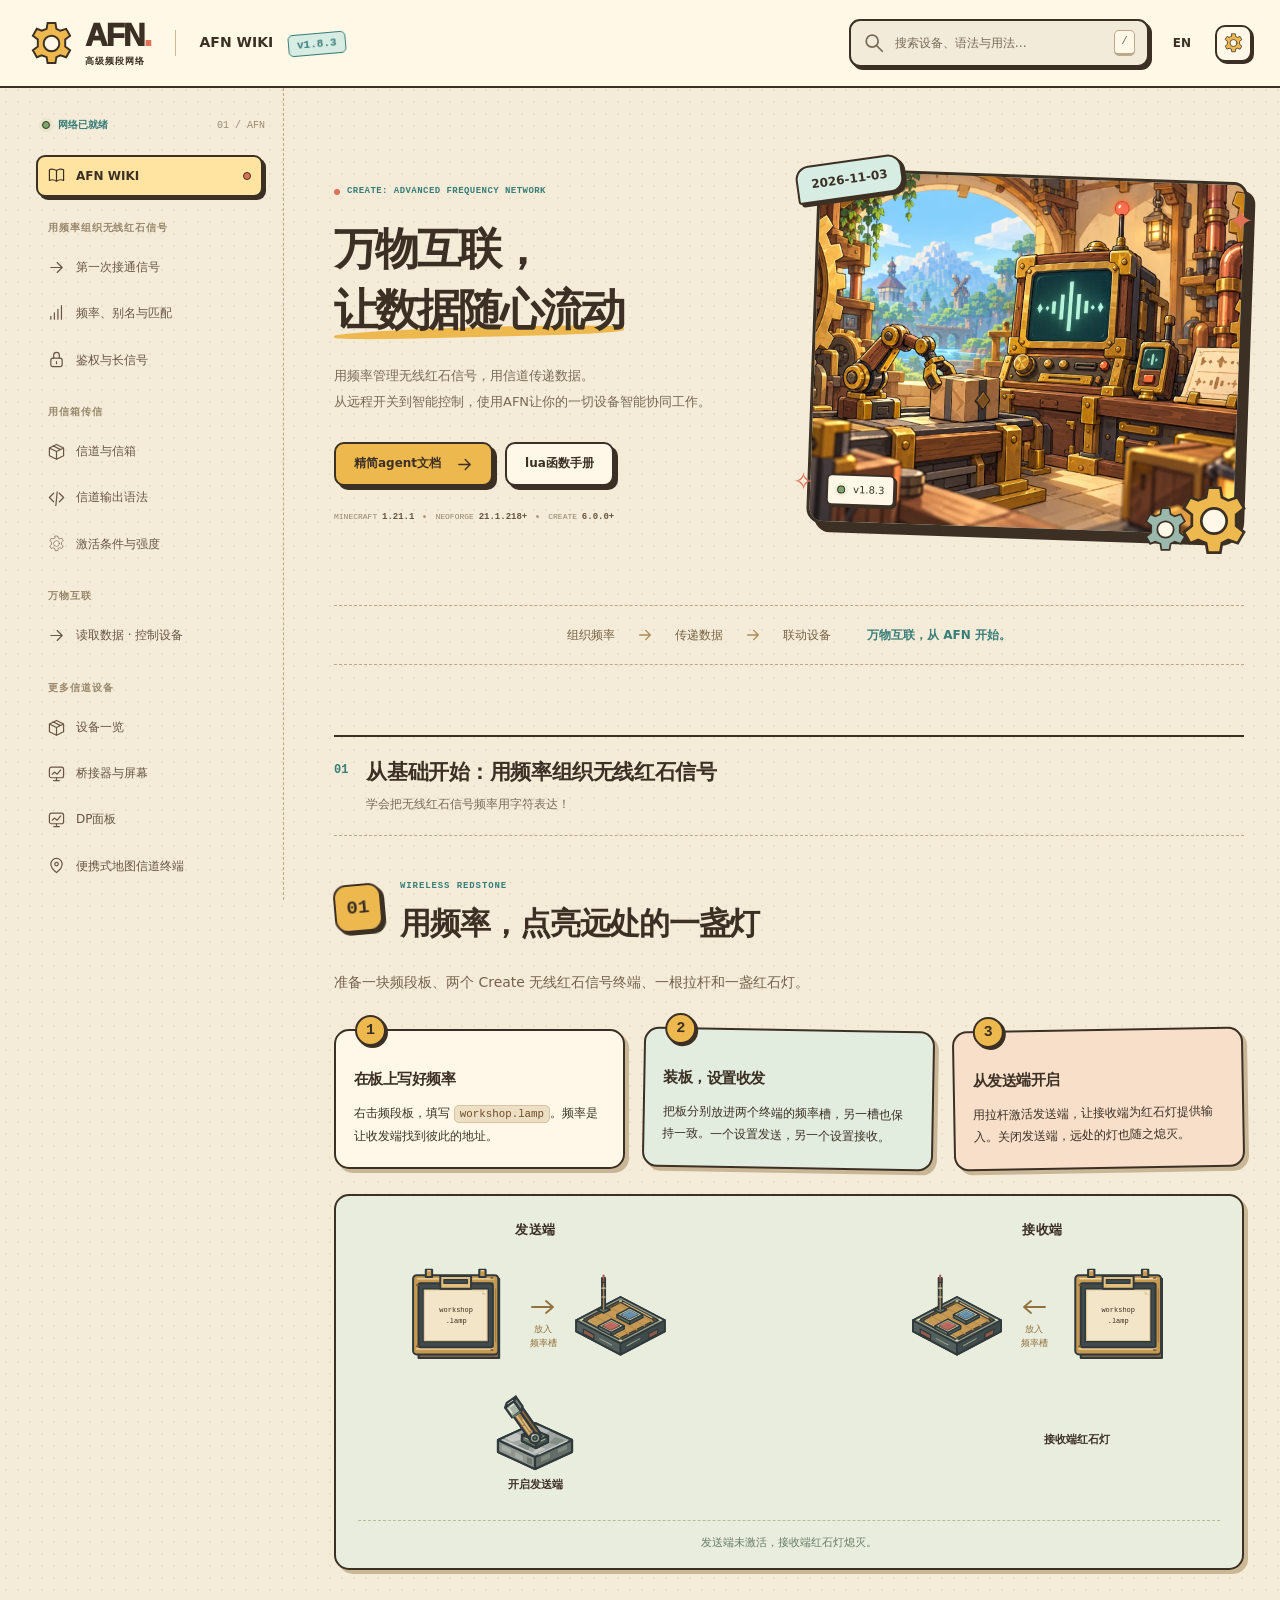
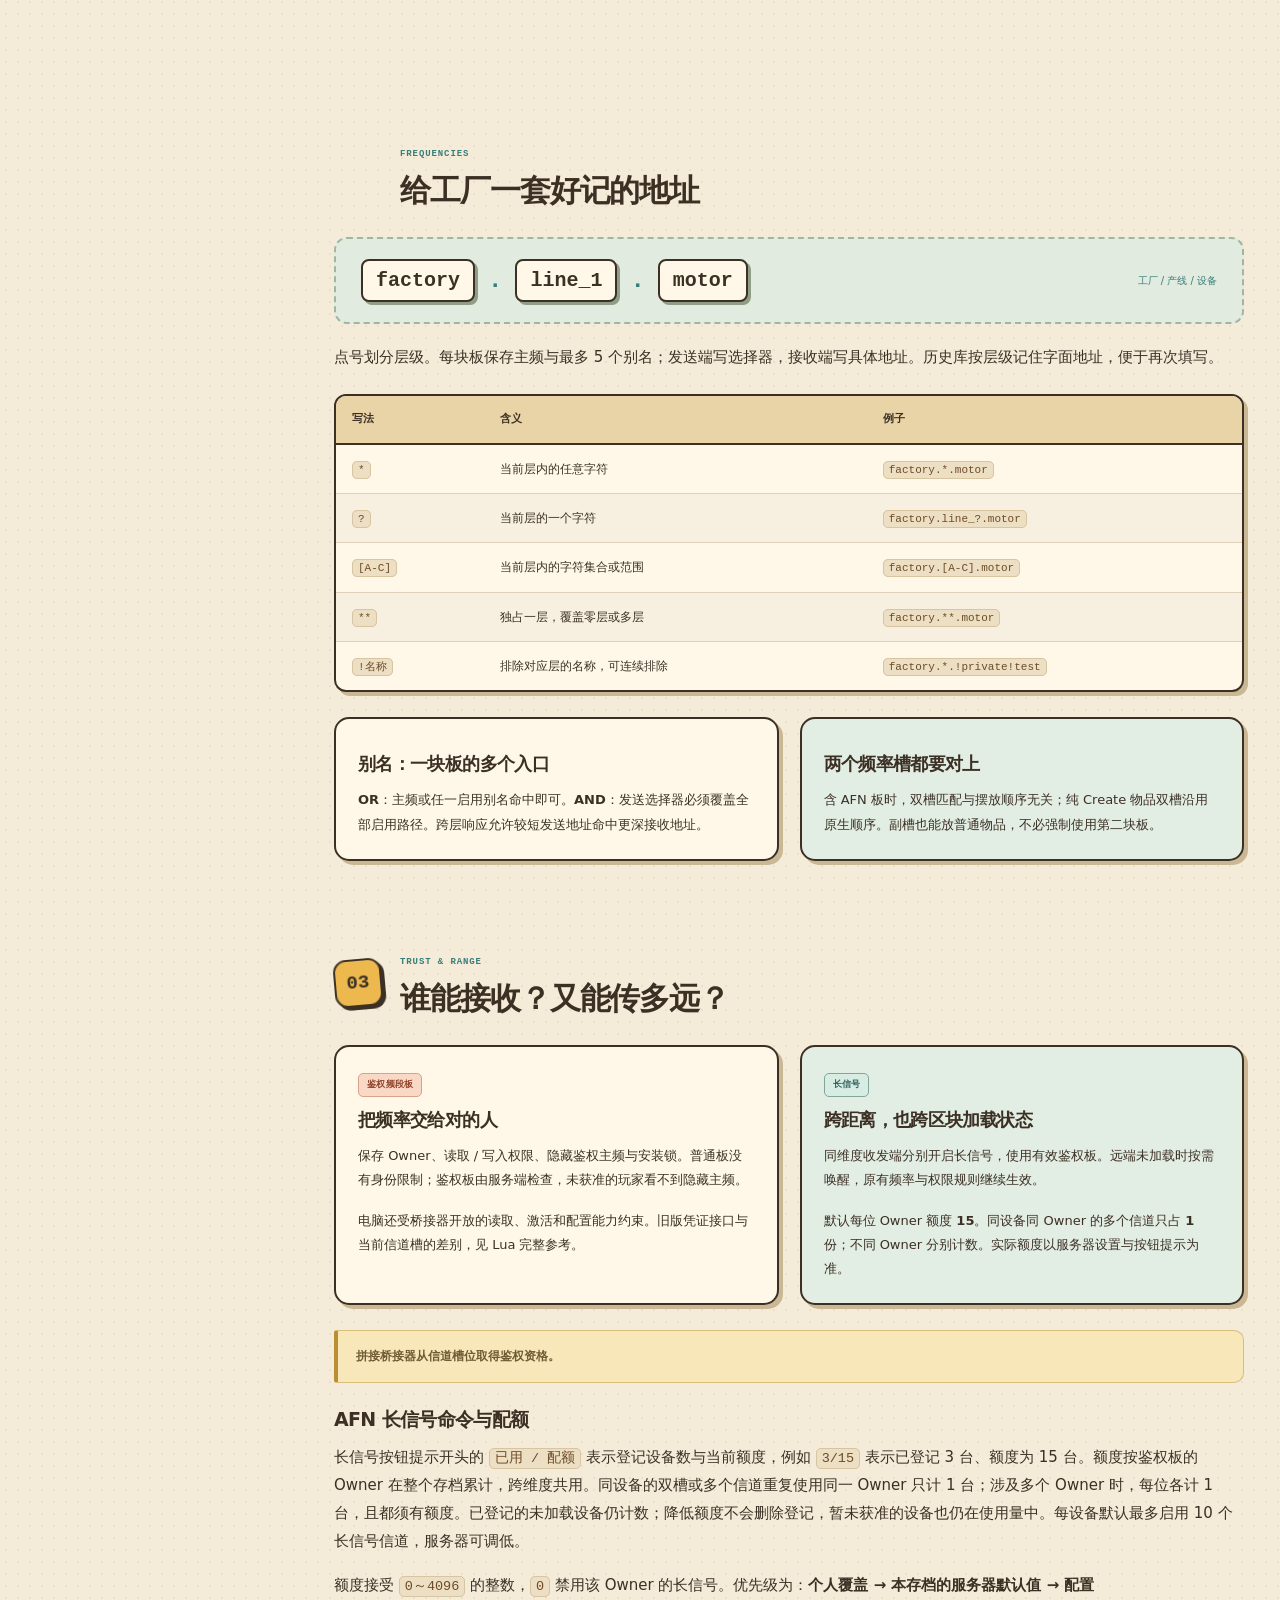
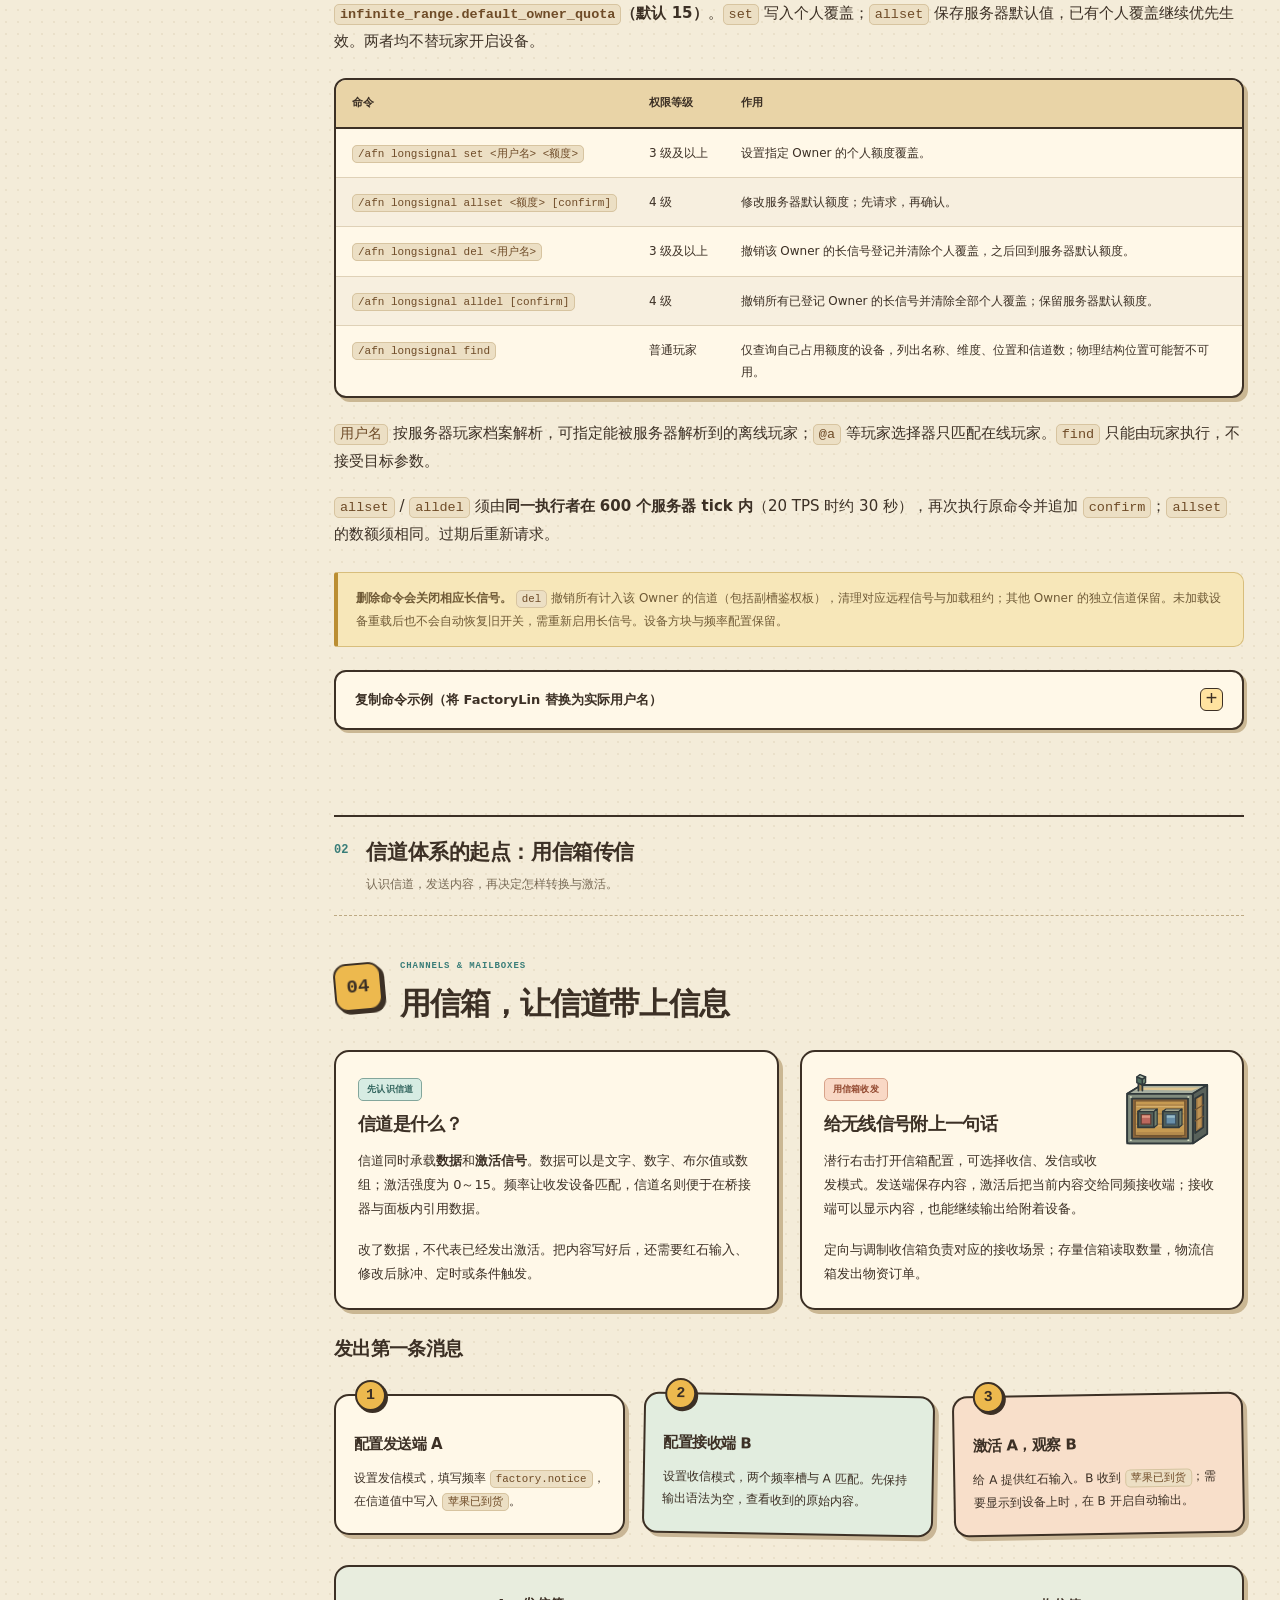
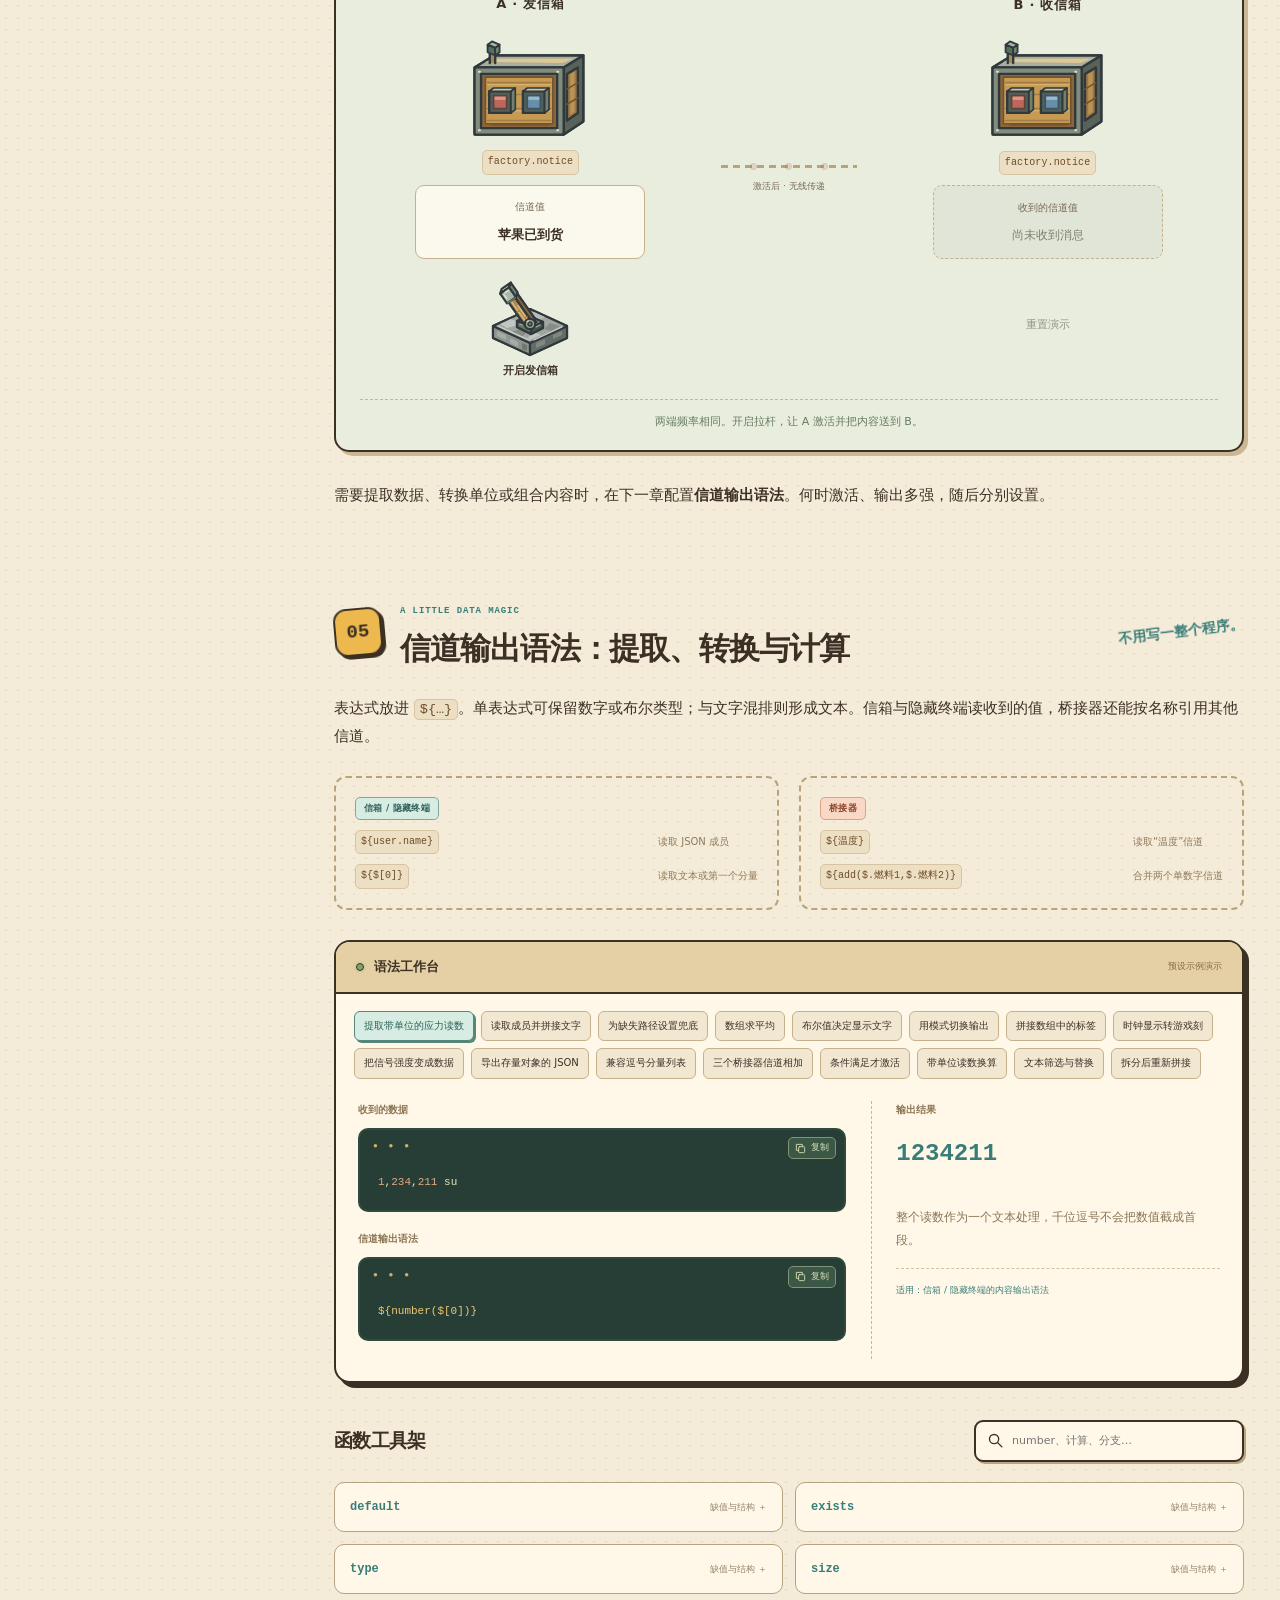
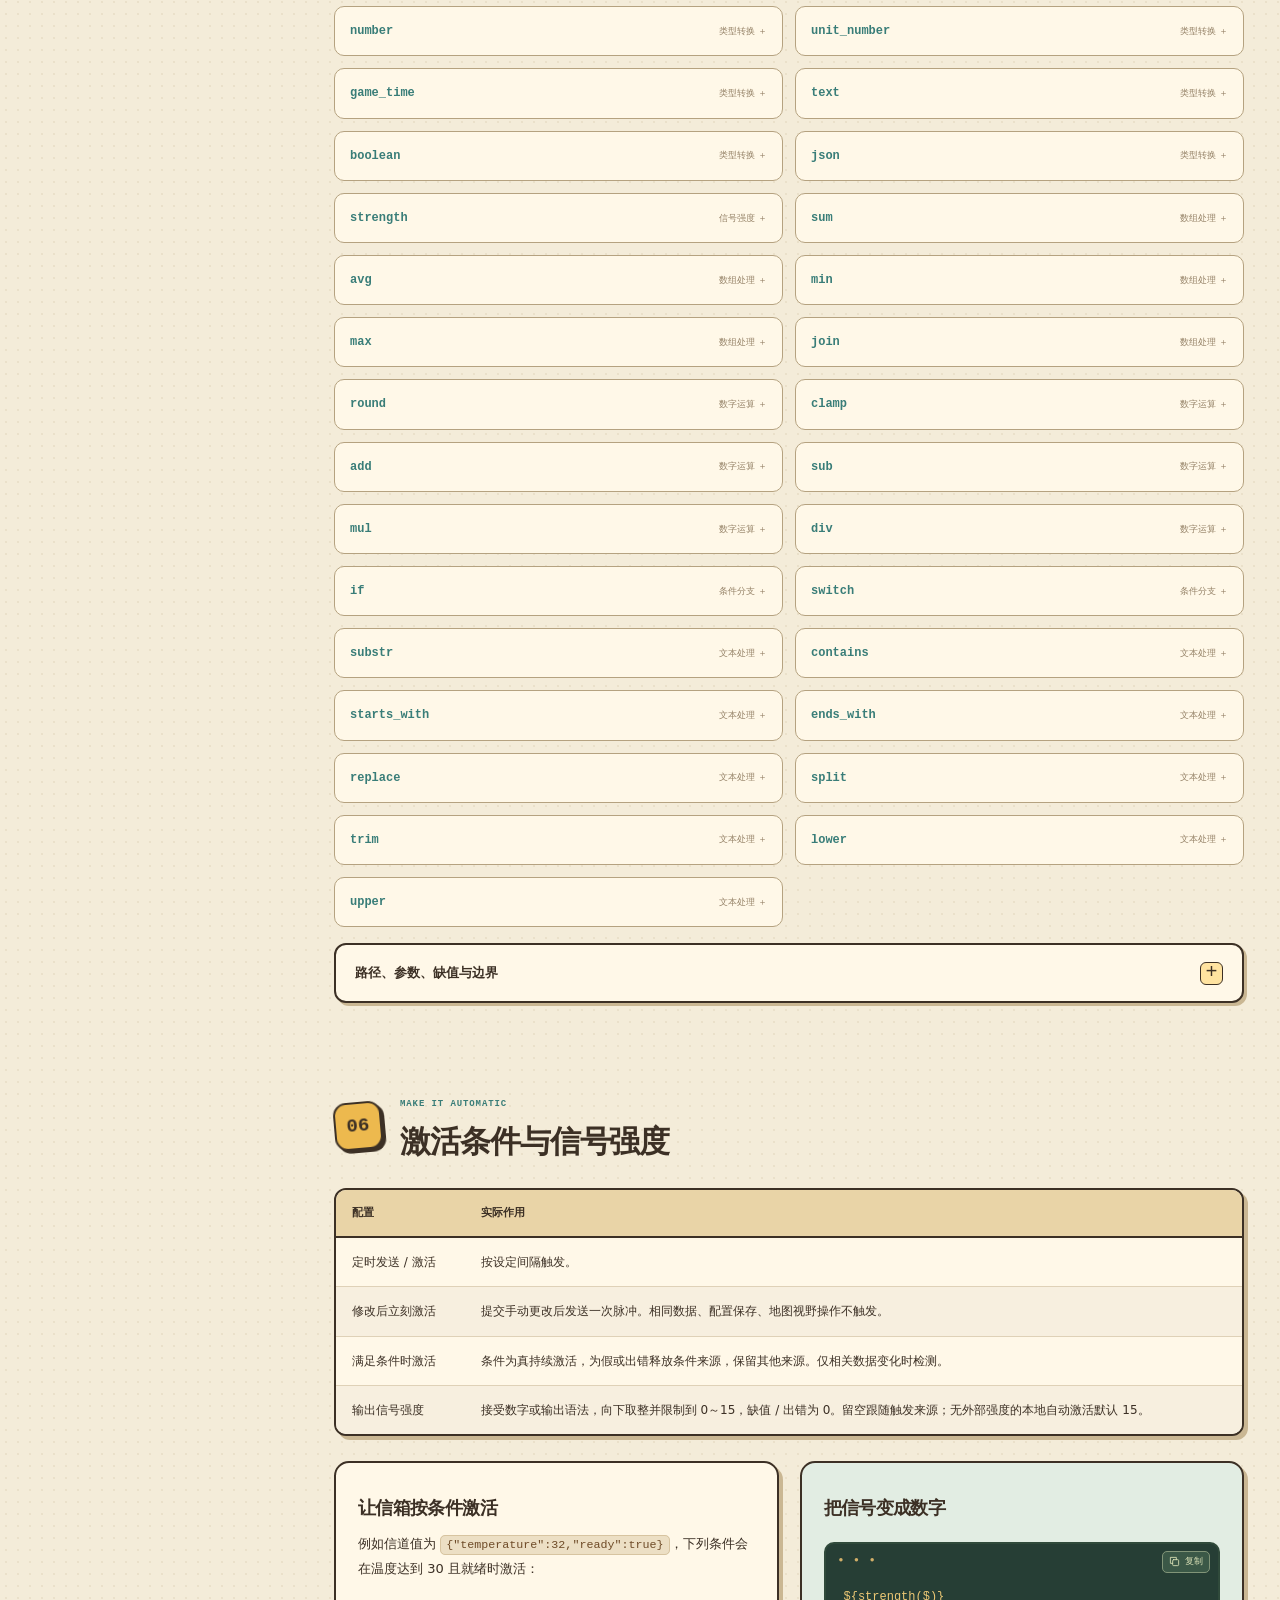
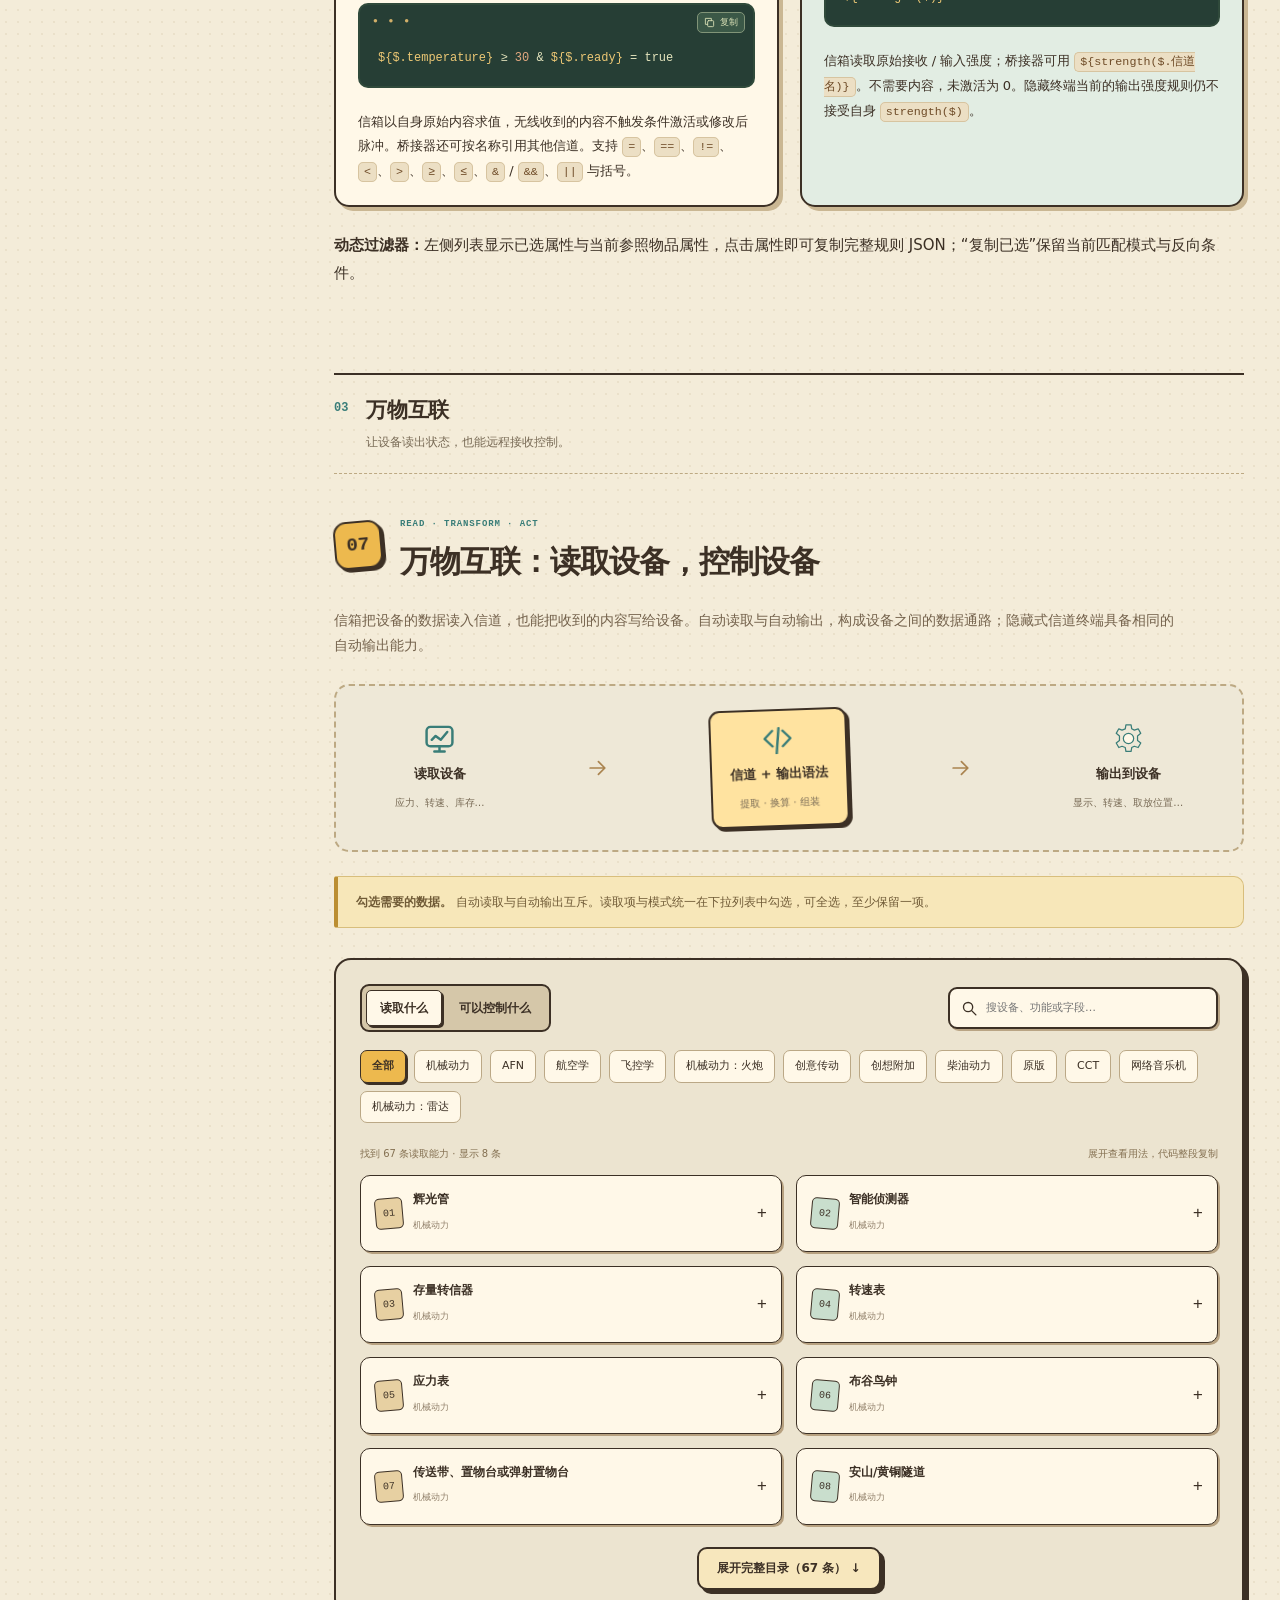
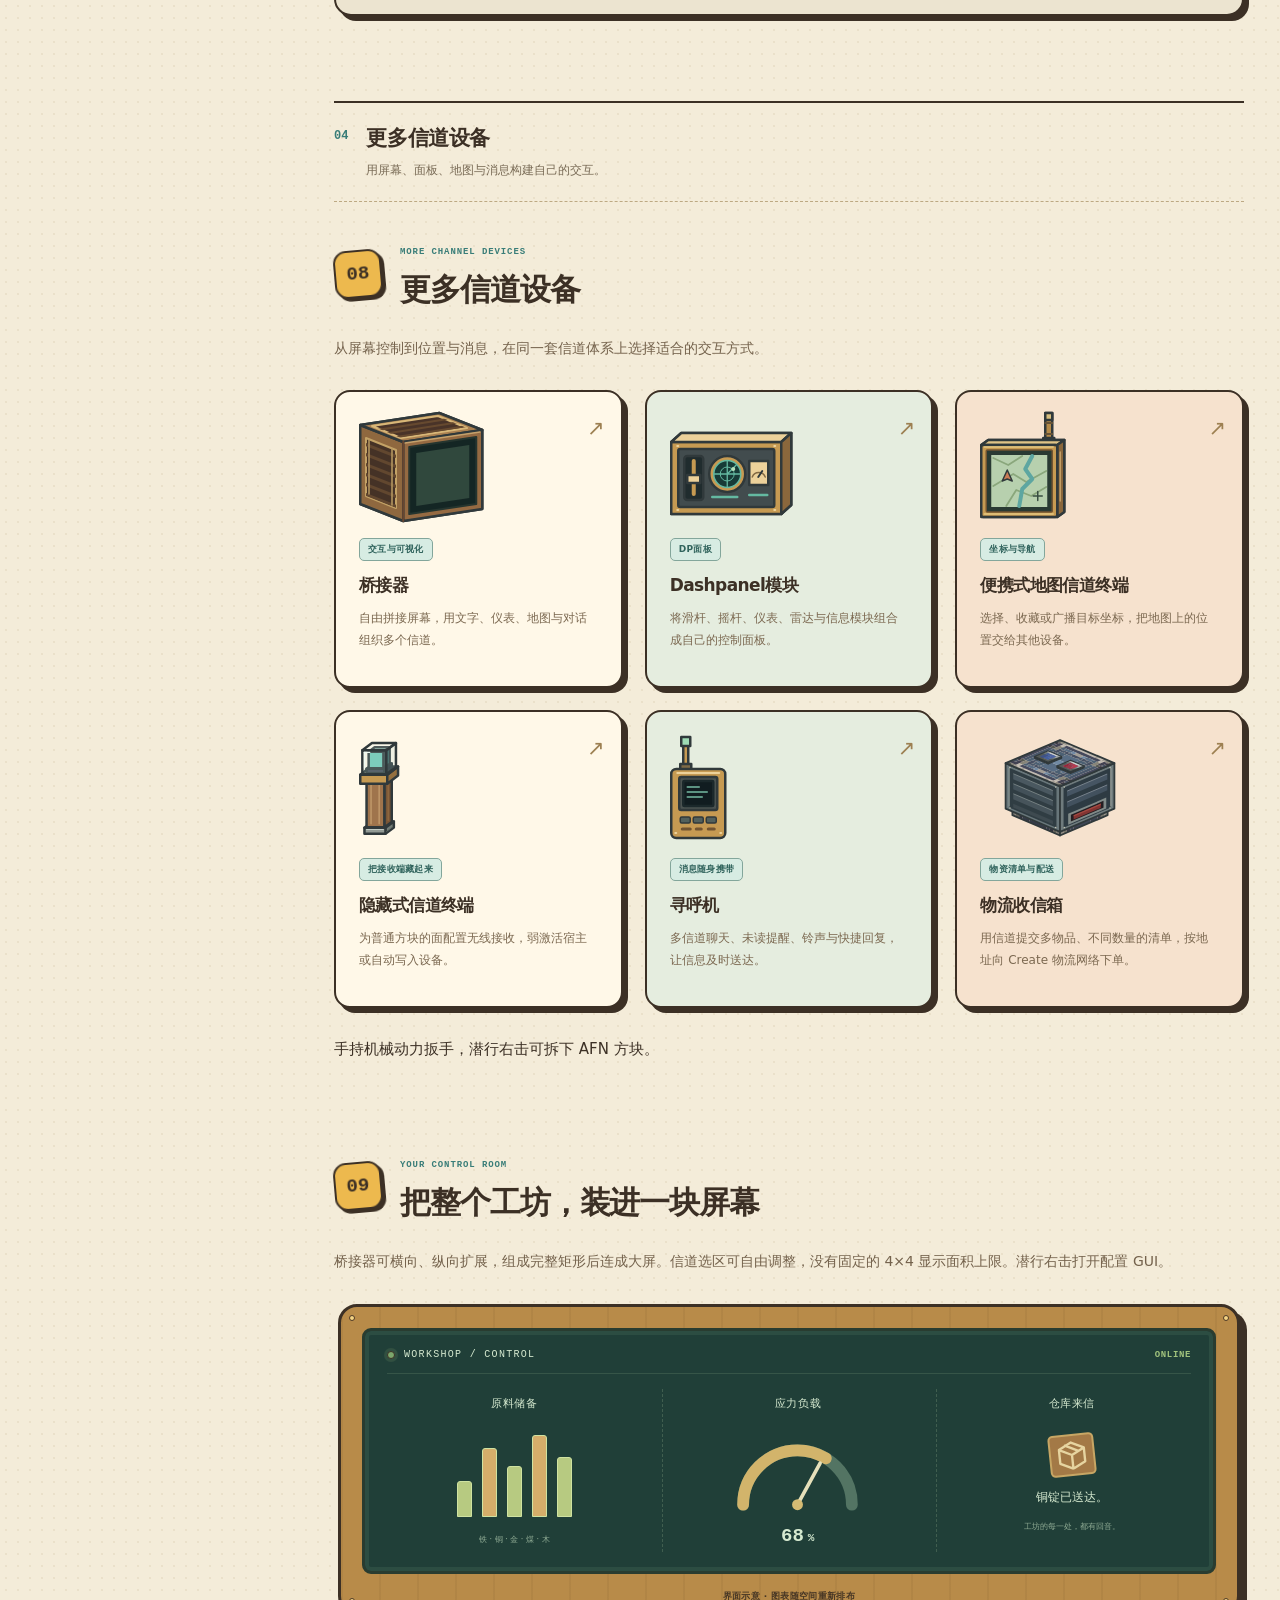
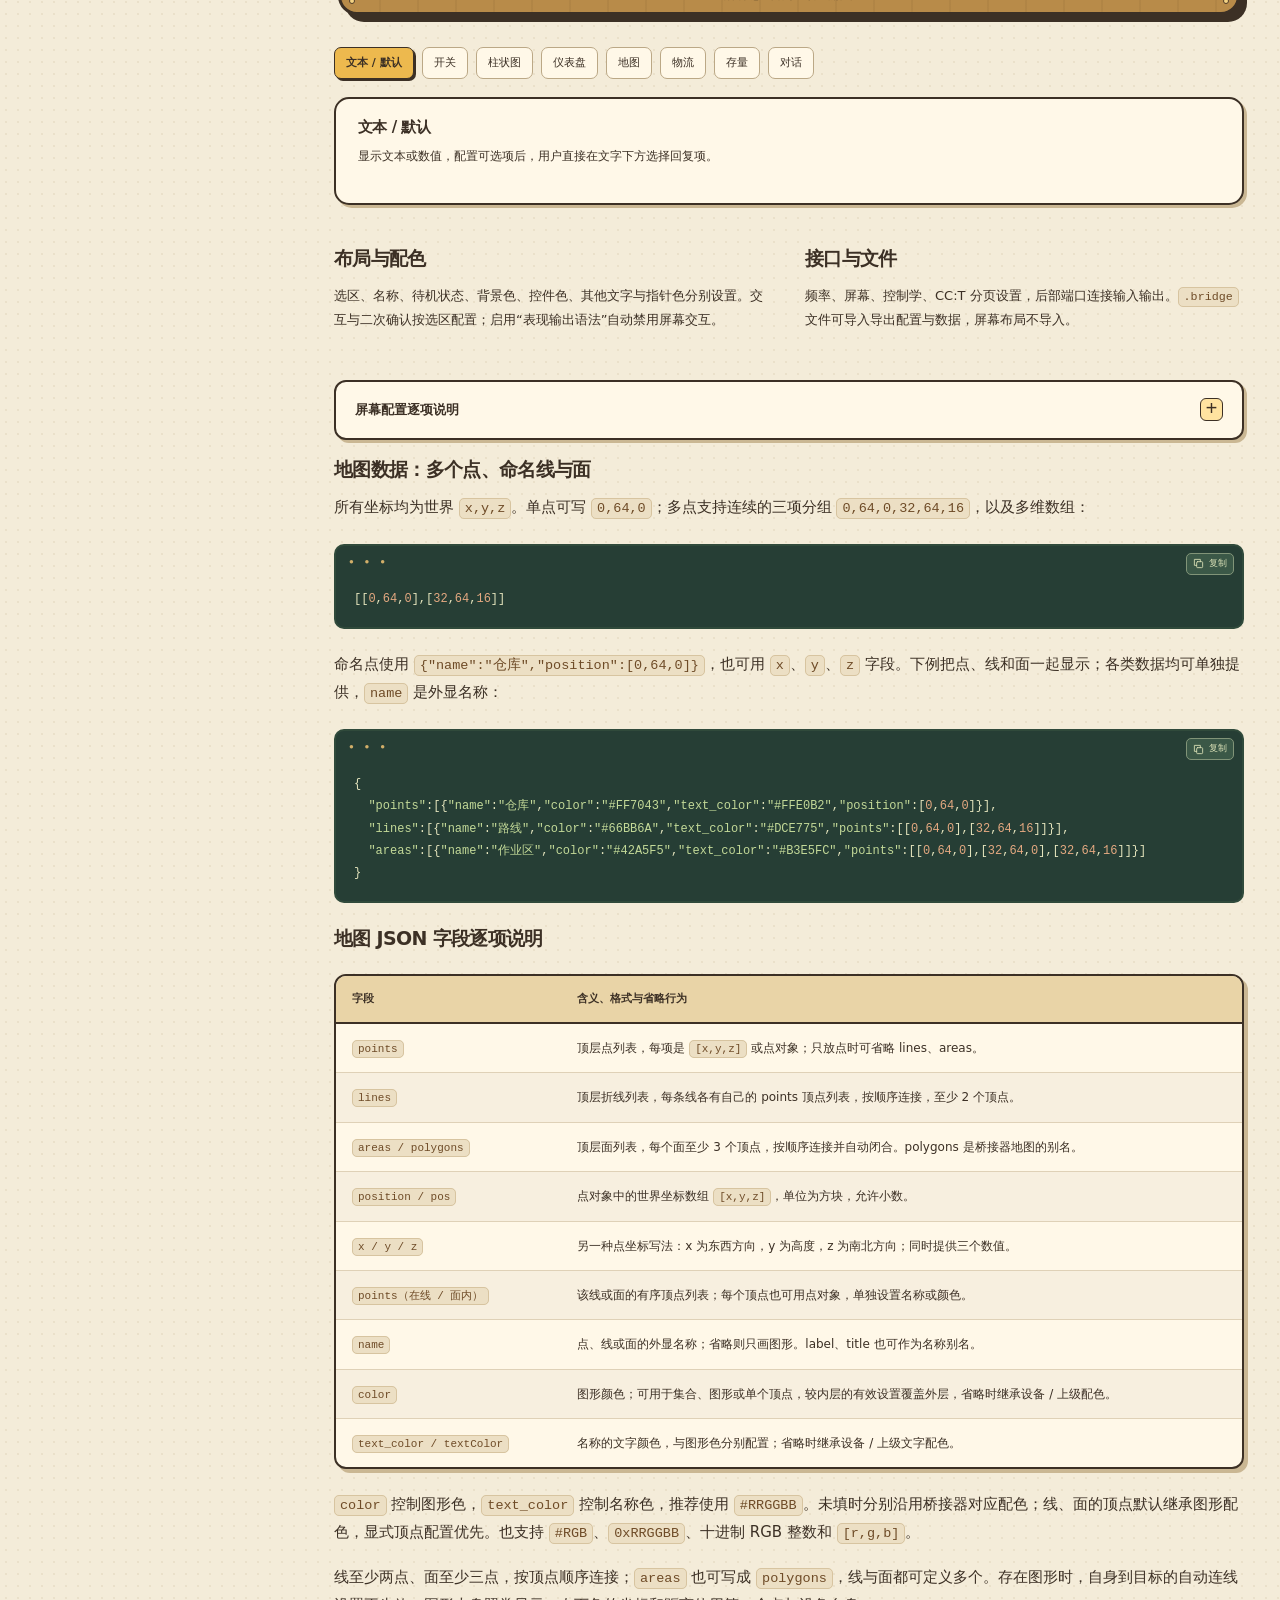
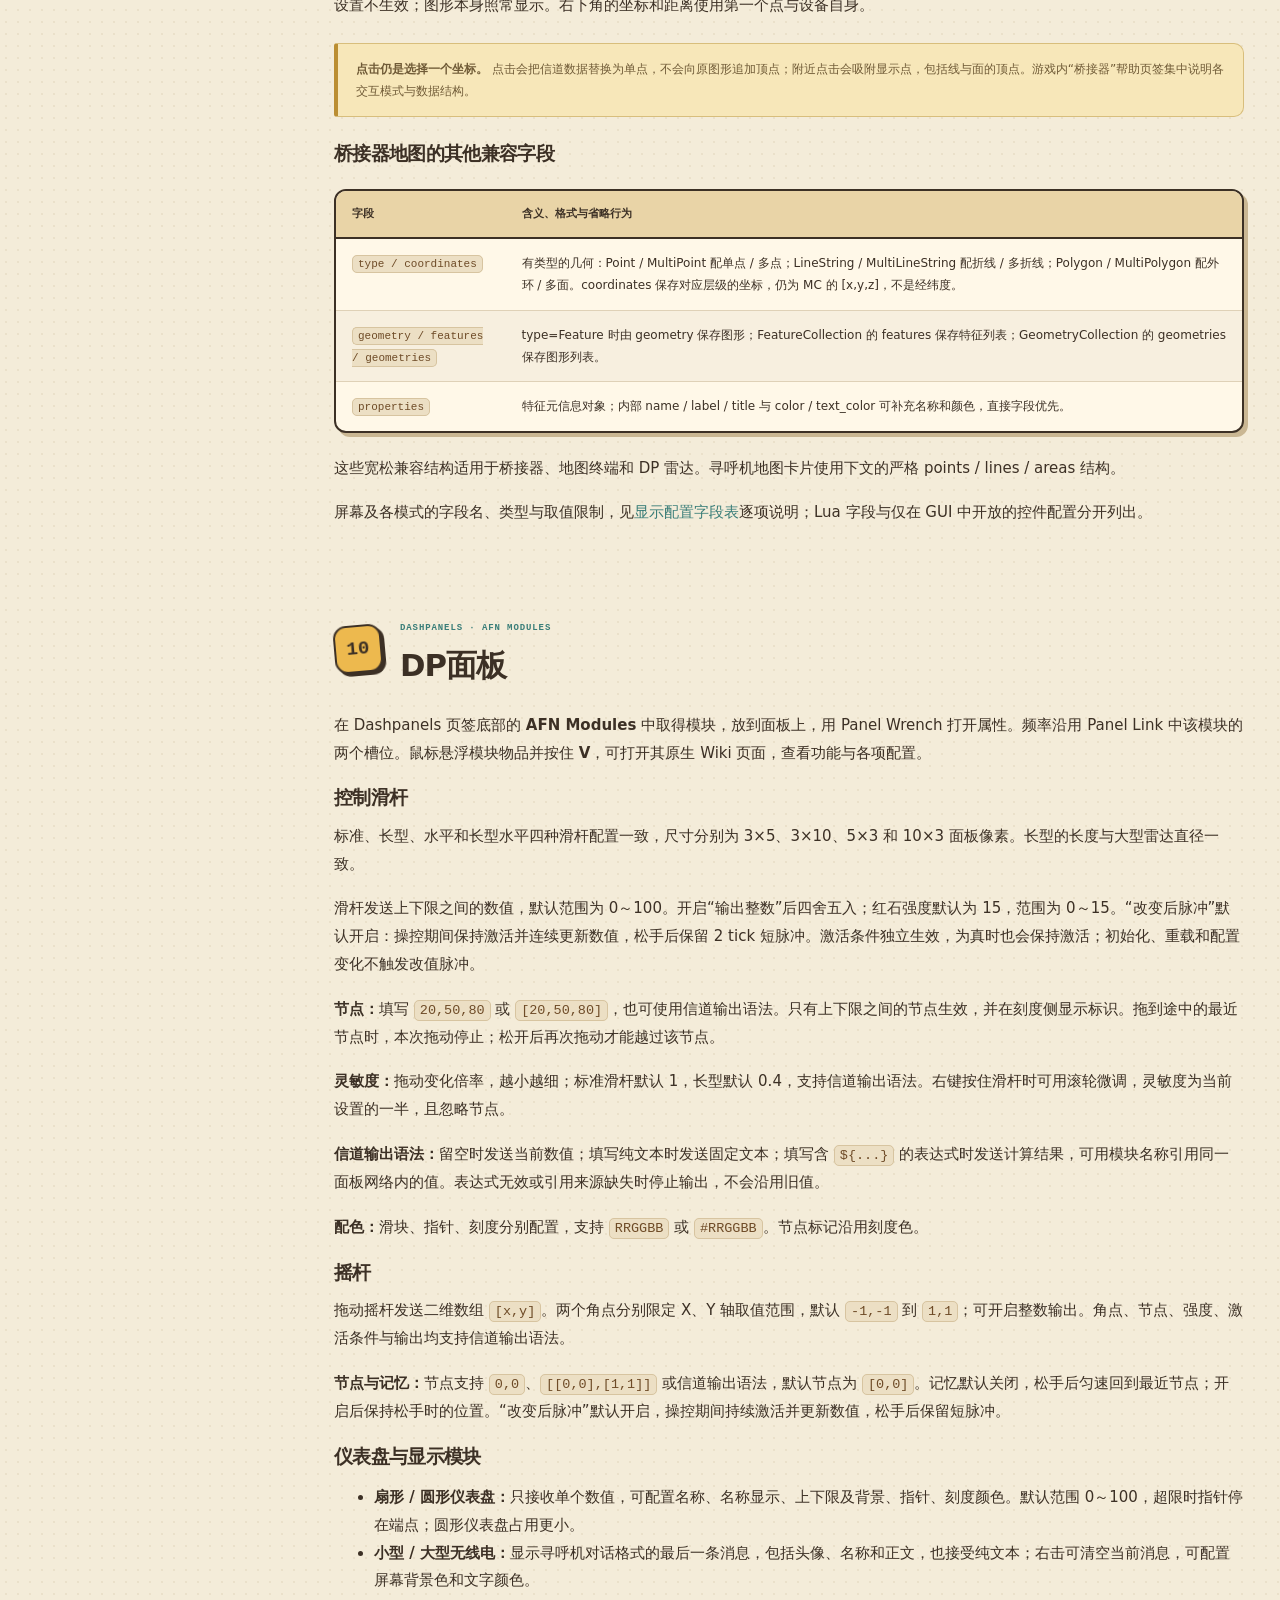
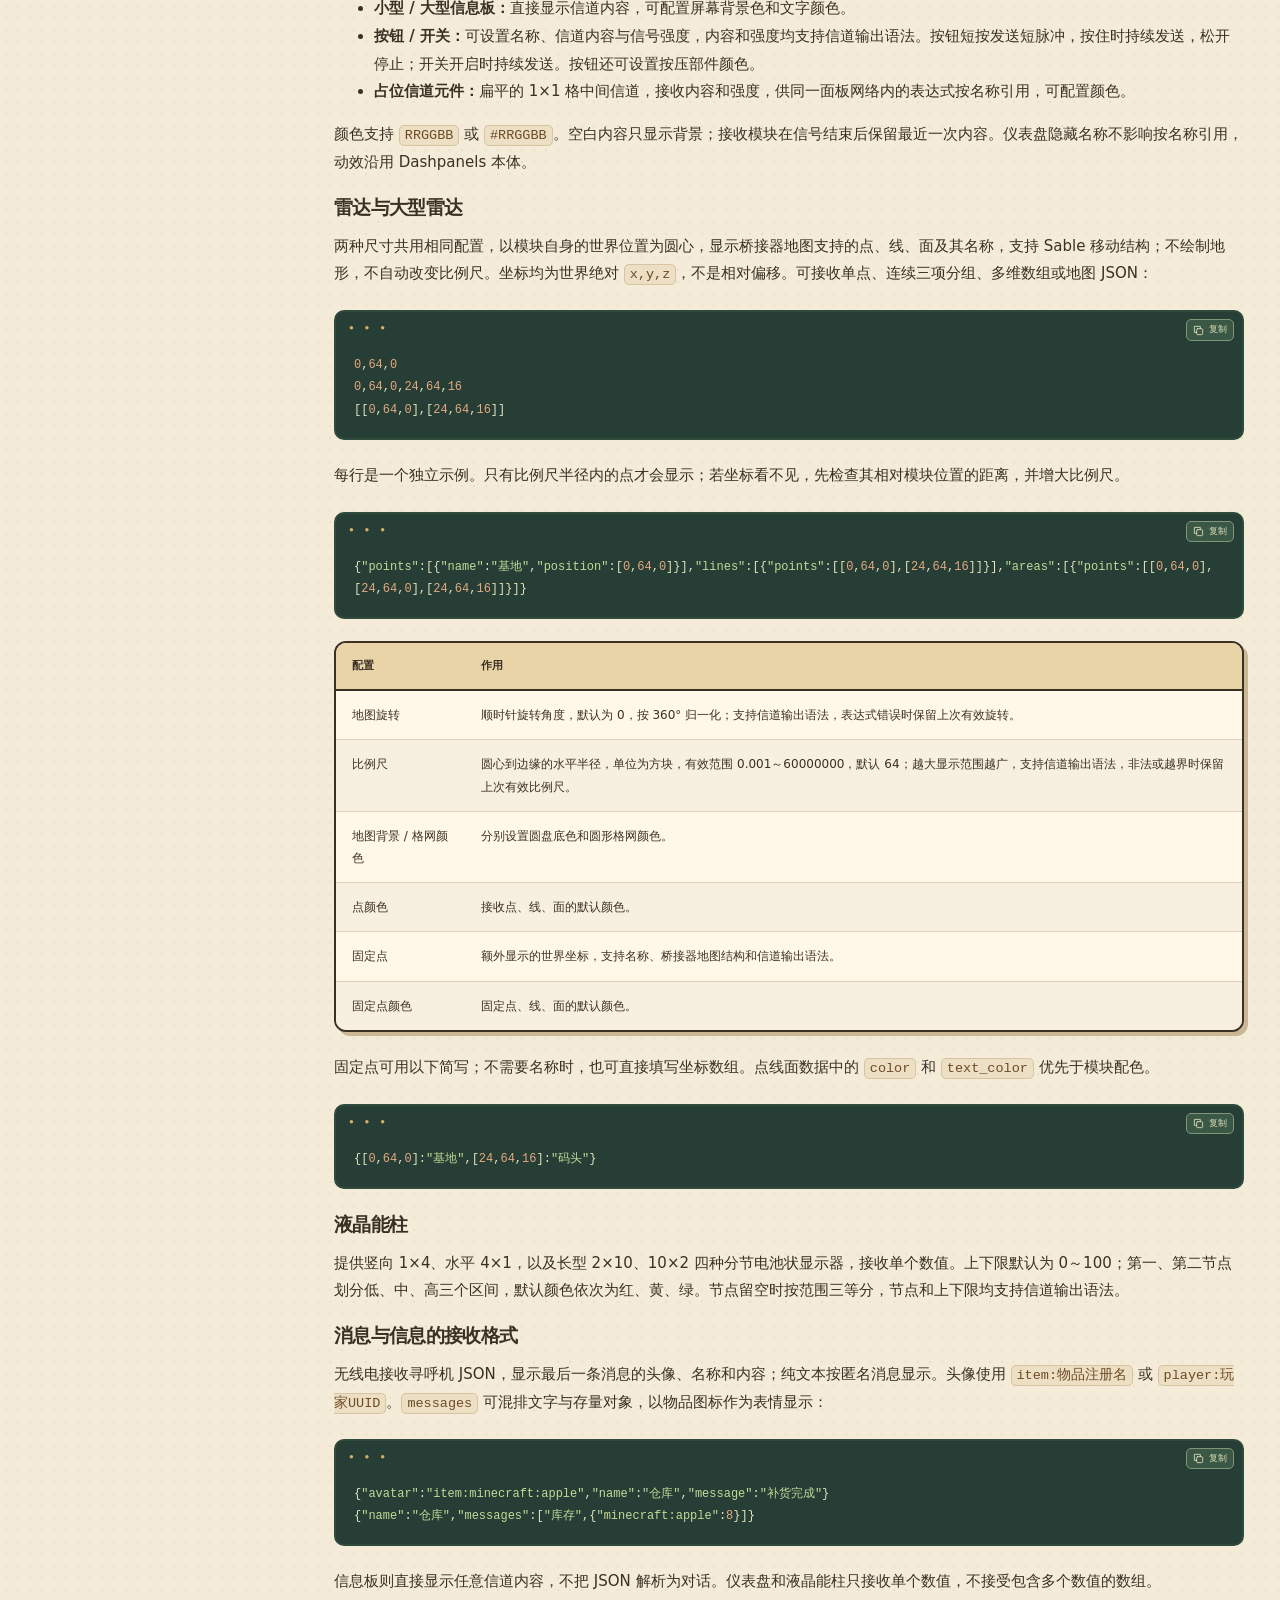
==== commit f218789b: "Align six device cards and correct Logistics Mailbox artwork" ====
--- a/index.html
+++ b/index.html
@@ -4,7 +4,7 @@
 <meta charset="utf-8"><meta name="viewport" content="width=device-width,initial-scale=1"><meta name="theme-color" content="#f3e8cb">
 <meta name="description" content="AFN WIKI 1.8.3：万物互联，让数据随心流动。频率与鉴权、桥接器、信箱输入输出、机械配置、信道输出语法、地图、寻呼机及 CC:Tweaked。">
 <title>AFN WIKI · 万物互联，让数据随心流动</title>
-<link rel="icon" href="assets/favicon.svg" type="image/svg+xml"><link rel="stylesheet" href="assets/wiki.css?v=3">
+<link rel="icon" href="assets/favicon.svg" type="image/svg+xml"><link rel="stylesheet" href="assets/wiki.css?v=4">
 <script src="assets/device-catalog.js?v=1.8.3-cbc" defer></script><script src="assets/syntax-catalog.js?v=1.8.3" defer></script><script src="assets/wiki.js?v=1.8.3" defer></script>
 <script data-goatcounter="https://2335987512.goatcounter.com/count" async src="https://gc.zgo.at/count.js"></script>
 </head>
@@ -203,7 +203,7 @@
 
 <div class="part-heading"><span>04</span><div><b>更多信道设备</b><p>用屏幕、面板、地图与消息构建自己的交互。</p></div></div>
 
-<section class="chapter" id="devices" data-title="桥接器 Dashpanel DP面板 便携式地图信道终端 隐藏式信道终端 寻呼机 物流收信箱 物资组 多物品"><div class="section-heading"><span class="chapter-number">08</span><div><span class="eyebrow">MORE CHANNEL DEVICES</span><h2>更多信道设备</h2></div></div><p class="section-intro">从屏幕控制到位置与消息，在同一套信道体系上选择适合的交互方式。</p><div class="toolbox-grid"><a class="tool-card" href="#bridge"><img class="device-art " src="assets/device-bridge.svg" alt="桥接器" width="160" height="120" loading="lazy"><span class="tag">交互与可视化</span><h3>桥接器</h3><p>自由拼接屏幕，用文字、仪表、地图与对话组织多个信道。</p><span class="tool-arrow" aria-hidden="true">↗</span></a><a class="tool-card" href="#dashpanels"><img class="device-art " src="assets/device-dp.svg" alt="Dashpanel模块" width="160" height="120" loading="lazy"><span class="tag">DP面板</span><h3>Dashpanel模块</h3><p>将滑杆、摇杆、仪表、雷达与信息模块组合成自己的控制面板。</p><span class="tool-arrow" aria-hidden="true">↗</span></a><a class="tool-card" href="#map-terminal"><img class="device-art " src="assets/device-map-terminal.svg" alt="便携式地图信道终端" width="160" height="120" loading="lazy"><span class="tag">坐标与导航</span><h3>便携式地图信道终端</h3><p>选择、收藏或广播目标坐标，把地图上的位置交给其他设备。</p><span class="tool-arrow" aria-hidden="true">↗</span></a><a class="tool-card" href="#hidden"><img class="device-art " src="assets/device-hidden-terminal.svg?v=2" alt="隐藏式信道终端" width="160" height="120" loading="lazy"><span class="tag">把接收端藏起来</span><h3>隐藏式信道终端</h3><p>为普通方块的面配置无线接收，弱激活宿主或自动写入设备。</p><span class="tool-arrow" aria-hidden="true">↗</span></a><a class="tool-card" href="#pager"><img class="device-art " src="assets/device-pager.svg" alt="寻呼机" width="160" height="120" loading="lazy"><span class="tag">消息随身携带</span><h3>寻呼机</h3><p>多信道聊天、未读提醒、铃声与快捷回复，让信息及时送达。</p><span class="tool-arrow" aria-hidden="true">↗</span></a><a class="tool-card" href="#logistics-mailbox"><img class="device-art" src="assets/device-mailbox.svg" alt="物流收信箱" width="160" height="120" loading="lazy"><span class="tag">物资清单与配送</span><h3>物流收信箱</h3><p>用信道提交多物品、不同数量的清单，按地址向 Create 物流网络下单。</p><span class="tool-arrow" aria-hidden="true">↗</span></a></div><p>手持机械动力扳手，潜行右击可拆下 AFN 方块。</p></section>
+<section class="chapter" id="devices" data-title="桥接器 Dashpanel DP面板 便携式地图信道终端 隐藏式信道终端 寻呼机 物流收信箱 物资组 多物品"><div class="section-heading"><span class="chapter-number">08</span><div><span class="eyebrow">MORE CHANNEL DEVICES</span><h2>更多信道设备</h2></div></div><p class="section-intro">从屏幕控制到位置与消息，在同一套信道体系上选择适合的交互方式。</p><div class="toolbox-grid"><a class="tool-card" href="#bridge"><img class="device-art " src="assets/device-bridge.svg" alt="桥接器" width="160" height="120" loading="lazy"><span class="tag">交互与可视化</span><h3>桥接器</h3><p>自由拼接屏幕，用文字、仪表、地图与对话组织多个信道。</p><span class="tool-arrow" aria-hidden="true">↗</span></a><a class="tool-card" href="#dashpanels"><img class="device-art " src="assets/device-dp.svg" alt="Dashpanel模块" width="160" height="120" loading="lazy"><span class="tag">DP面板</span><h3>Dashpanel模块</h3><p>将滑杆、摇杆、仪表、雷达与信息模块组合成自己的控制面板。</p><span class="tool-arrow" aria-hidden="true">↗</span></a><a class="tool-card" href="#map-terminal"><img class="device-art " src="assets/device-map-terminal.svg" alt="便携式地图信道终端" width="160" height="120" loading="lazy"><span class="tag">坐标与导航</span><h3>便携式地图信道终端</h3><p>选择、收藏或广播目标坐标，把地图上的位置交给其他设备。</p><span class="tool-arrow" aria-hidden="true">↗</span></a><a class="tool-card" href="#hidden"><img class="device-art " src="assets/device-hidden-terminal.svg?v=2" alt="隐藏式信道终端" width="160" height="120" loading="lazy"><span class="tag">把接收端藏起来</span><h3>隐藏式信道终端</h3><p>为普通方块的面配置无线接收，弱激活宿主或自动写入设备。</p><span class="tool-arrow" aria-hidden="true">↗</span></a><a class="tool-card" href="#pager"><img class="device-art " src="assets/device-pager.svg" alt="寻呼机" width="160" height="120" loading="lazy"><span class="tag">消息随身携带</span><h3>寻呼机</h3><p>多信道聊天、未读提醒、铃声与快捷回复，让信息及时送达。</p><span class="tool-arrow" aria-hidden="true">↗</span></a><a class="tool-card" href="#logistics-mailbox"><img class="device-art" src="assets/device-logistics-mailbox.svg?v=1" alt="物流收信箱" width="160" height="120" loading="lazy"><span class="tag">物资清单与配送</span><h3>物流收信箱</h3><p>用信道提交多物品、不同数量的清单，按地址向 Create 物流网络下单。</p><span class="tool-arrow" aria-hidden="true">↗</span></a></div><p>手持机械动力扳手，潜行右击可拆下 AFN 方块。</p></section>
 
 <section class="chapter" id="bridge" data-title="桥接器 屏幕 交互 模式 拼接 地图 对话 仪表盘 柱状图 控制学 CC 导入 导出"><div class="section-heading"><span class="chapter-number">09</span><div><span class="eyebrow">YOUR CONTROL ROOM</span><h2>把整个工坊，装进一块屏幕</h2></div></div><p class="section-intro">桥接器可横向、纵向扩展，组成完整矩形后连成大屏。信道选区可自由调整，没有固定的 4×4 显示面积上限。潜行右击打开配置 GUI。</p>
 <div class="bridge-showcase"><div class="bridge-rivets"><i></i><i></i><i></i><i></i></div><div class="bridge-preview"><div class="preview-heading"><span class="status-light"></span> WORKSHOP / CONTROL <b>ONLINE</b></div><div class="preview-instruments"><div class="preview-chart"><span>原料储备</span><div class="chart-bars"><i style="--bar:42%"></i><i style="--bar:80%"></i><i style="--bar:60%"></i><i style="--bar:95%"></i><i style="--bar:70%"></i></div><small>铁 · 铜 · 金 · 煤 · 木</small></div><div class="preview-gauge"><span>应力负载</span><svg viewBox="0 0 160 100" aria-hidden="true"><path class="gauge-track" d="M20 85a60 60 0 0 1 120 0"/><path class="gauge-value" d="M20 85a60 60 0 0 1 120 0"/><path class="gauge-needle" d="M80 85 105 39"/><circle cx="80" cy="85" r="6"/></svg><strong>68<span>%</span></strong></div><div class="preview-message"><span>仓库来信</span><div class="parcel-icon"><svg class="icon"><use href="#i-box"/></svg></div><p>铜锭已送达。</p><small>工坊的每一处，都有回音。</small></div></div></div><span class="showcase-label">界面示意 · 图表随空间重新排布</span></div>
--- a/assets/wiki.css
+++ b/assets/wiki.css
@@ -23,7 +23,7 @@
 .device-art{display:block;width:160px;height:120px;object-fit:contain;flex:none;margin:-3px 0 9px}
 .toolbox-grid{grid-template-columns:repeat(6,minmax(0,1fr))}
 .tool-card{grid-column:span 2;min-width:0;padding:20px 23px}
-.tool-card:nth-last-child(-n+2){grid-column:span 3}
+
 .tool-card h3{line-height:1.55}
 .tool-card .device-art{align-self:flex-start;margin-left:0;margin-right:0;object-position:left center}
 .mailbox-intro-art{float:right;margin:-10px -12px 0 7px}
@@ -49,10 +49,10 @@
 .signal-demo .signal-wire small{font-size:9px;top:11px}
 .demo-status{grid-column:1/-1;margin:12px 0 0;padding-top:12px;border-top:1px dashed #b4bd9e;font-size:11px;text-align:center;color:#687b61}
 .powered .demo-status{color:#2f7160;font-weight:700}
-@media(max-width:1100px){.toolbox-grid{grid-template-columns:repeat(2,minmax(0,1fr))}.tool-card,.tool-card:nth-last-child(-n+2){grid-column:span 1}.tool-card:last-child{grid-column:1/-1}.signal-demo.panel{padding:19px 15px 14px;gap:12px}.demo-hardware>.device-art{width:120px}.demo-board{width:135px}.demo-board code{font-size:7px}.demo-switch{padding:8px}.demo-lamp-output{gap:8px}}
+@media(max-width:1100px){.toolbox-grid{grid-template-columns:repeat(2,minmax(0,1fr))}.tool-card{grid-column:span 1}.signal-demo.panel{padding:19px 15px 14px;gap:12px}.demo-hardware>.device-art{width:120px}.demo-board{width:135px}.demo-board code{font-size:7px}.demo-switch{padding:8px}.demo-lamp-output{gap:8px}}
 @media(max-width:780px){.part-heading{margin-top:8px}.toolbox-grid{grid-template-columns:repeat(2,minmax(0,1fr))}.tool-card{padding:20px}.sidebar nav a{margin-top:2px;margin-bottom:2px}.nav-group{margin-top:18px}.part-heading b{font-size:20px}}
-@media(max-width:580px){.part-heading{gap:12px;padding:18px 0;margin-bottom:27px}.part-heading b{font-size:18px}.part-heading p{font-size:11px}.toolbox-grid{grid-template-columns:1fr;gap:20px}.tool-card,.tool-card:nth-last-child(-n+2){grid-column:auto}.tool-card{padding:18px 22px}.tool-card h3{font-size:18px}.tool-card p{font-size:12px}.tool-card .device-art{width:160px;height:120px;margin-bottom:3px}.signal-demo.panel{grid-template-columns:1fr;padding:22px 18px 16px;gap:8px}.demo-hardware{width:270px;max-width:100%;min-height:120px}.demo-hardware>.device-art{width:128px}.demo-board{width:144px}.demo-board code{font-size:7px}.demo-role{font-size:13px}.demo-switch{padding:9px 13px}.signal-demo .signal-wire{width:3px;height:40px;margin:14px auto 7px;flex-direction:column;background:repeating-linear-gradient(0deg,#baa374 0,#baa374 7px,transparent 7px,transparent 12px)}.signal-demo .signal-wire small{left:15px;top:7px;transform:none;font-size:10px}.demo-status{font-size:10px;line-height:1.75}.demo-receiver .demo-hardware{flex-direction:row-reverse}.mailbox-intro-art{margin-right:-8px}.mailbox-intro-art .device-art{width:110px;height:88px}}
-@media print{.part-heading{break-after:avoid}.signal-demo.panel{display:grid;grid-template-columns:1fr 70px 1fr}.toolbox-grid{grid-template-columns:1fr 1fr}.tool-card,.tool-card:nth-last-child(-n+2){grid-column:auto}.demo-switch{box-shadow:none}}
+@media(max-width:580px){.part-heading{gap:12px;padding:18px 0;margin-bottom:27px}.part-heading b{font-size:18px}.part-heading p{font-size:11px}.toolbox-grid{grid-template-columns:1fr;gap:20px}.tool-card{grid-column:auto}.tool-card{padding:18px 22px}.tool-card h3{font-size:18px}.tool-card p{font-size:12px}.tool-card .device-art{width:160px;height:120px;margin-bottom:3px}.signal-demo.panel{grid-template-columns:1fr;padding:22px 18px 16px;gap:8px}.demo-hardware{width:270px;max-width:100%;min-height:120px}.demo-hardware>.device-art{width:128px}.demo-board{width:144px}.demo-board code{font-size:7px}.demo-role{font-size:13px}.demo-switch{padding:9px 13px}.signal-demo .signal-wire{width:3px;height:40px;margin:14px auto 7px;flex-direction:column;background:repeating-linear-gradient(0deg,#baa374 0,#baa374 7px,transparent 7px,transparent 12px)}.signal-demo .signal-wire small{left:15px;top:7px;transform:none;font-size:10px}.demo-status{font-size:10px;line-height:1.75}.demo-receiver .demo-hardware{flex-direction:row-reverse}.mailbox-intro-art{margin-right:-8px}.mailbox-intro-art .device-art{width:110px;height:88px}}
+@media print{.part-heading{break-after:avoid}.signal-demo.panel{display:grid;grid-template-columns:1fr 70px 1fr}.toolbox-grid{grid-template-columns:1fr 1fr}.tool-card{grid-column:auto}.demo-switch{box-shadow:none}}
 
 .mailbox-demo.panel{display:grid;grid-template-columns:minmax(0,1fr) minmax(60px,.4fr) minmax(0,1fr);align-items:center;gap:16px 20px;margin:30px 0;padding:25px 24px 17px;background:#e8edde}
 .mailbox-demo-station{display:flex;flex-direction:column;align-items:center;gap:10px;min-width:0}
